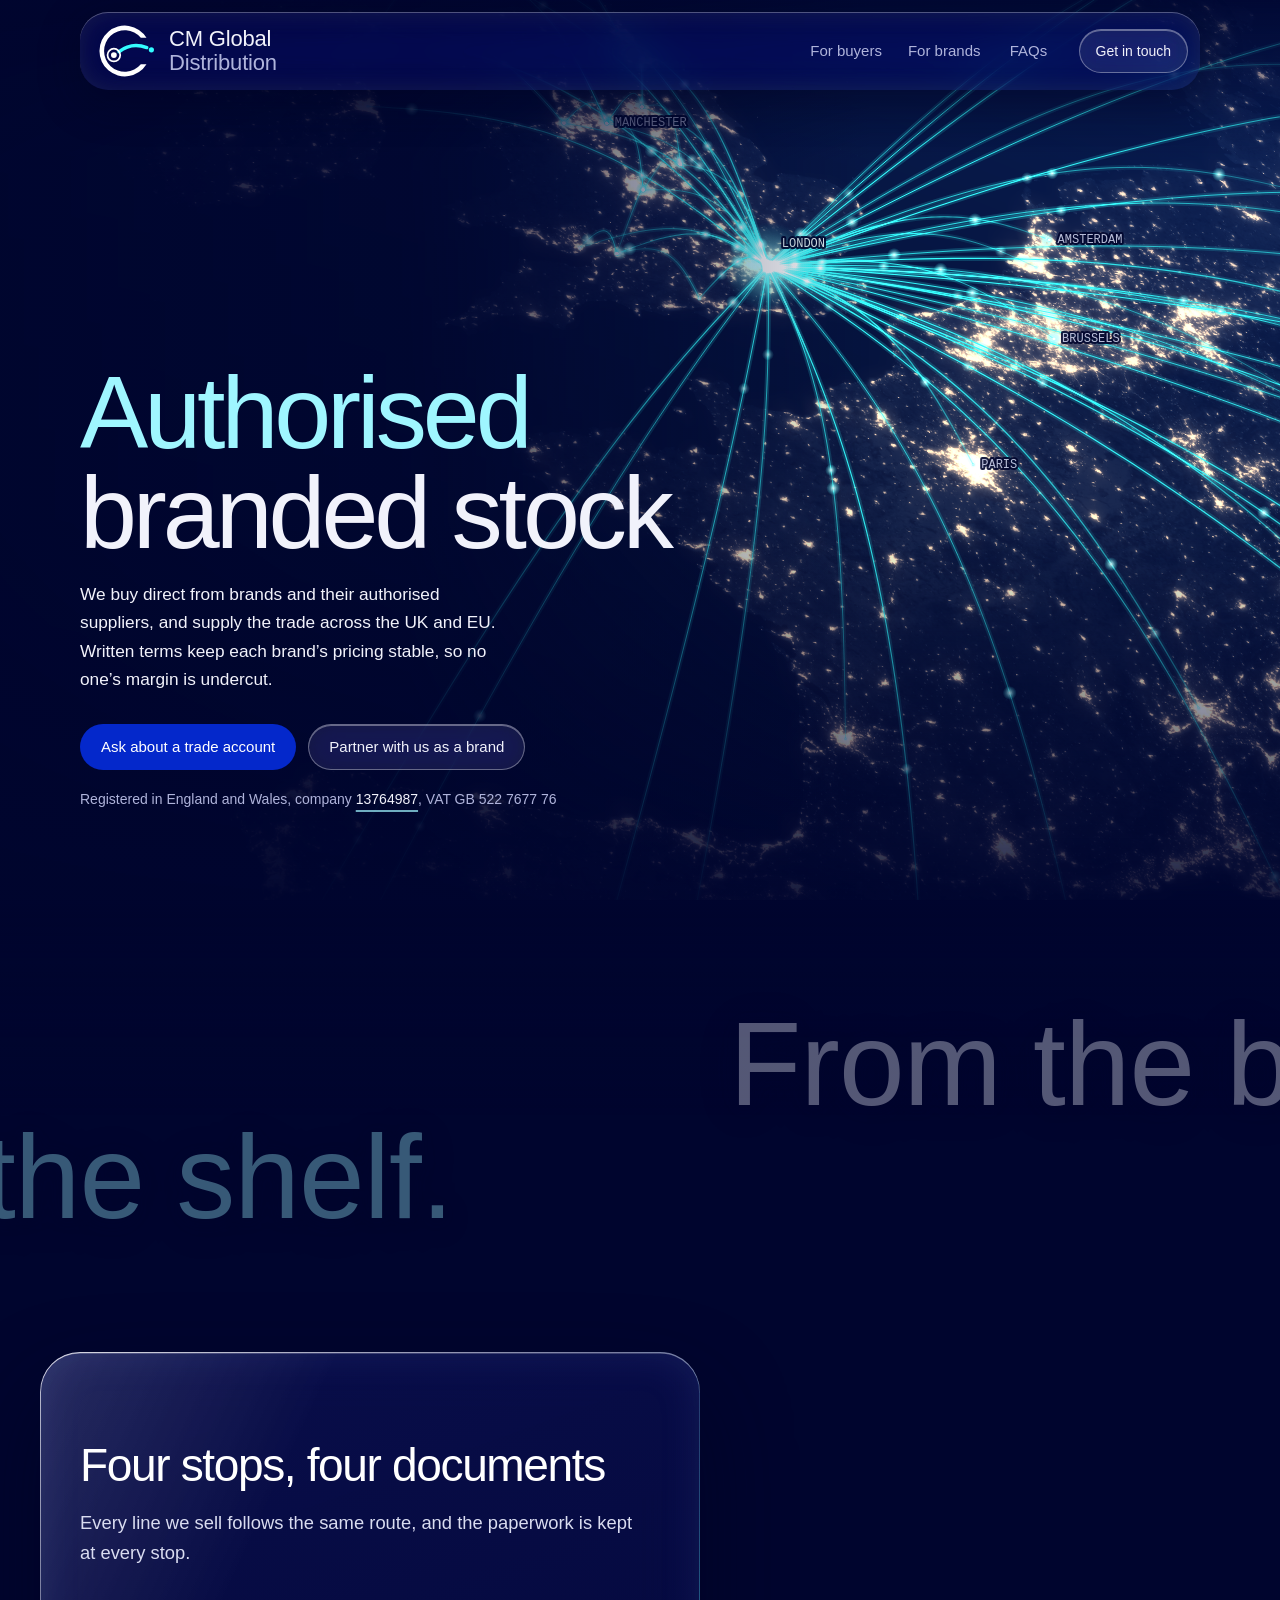
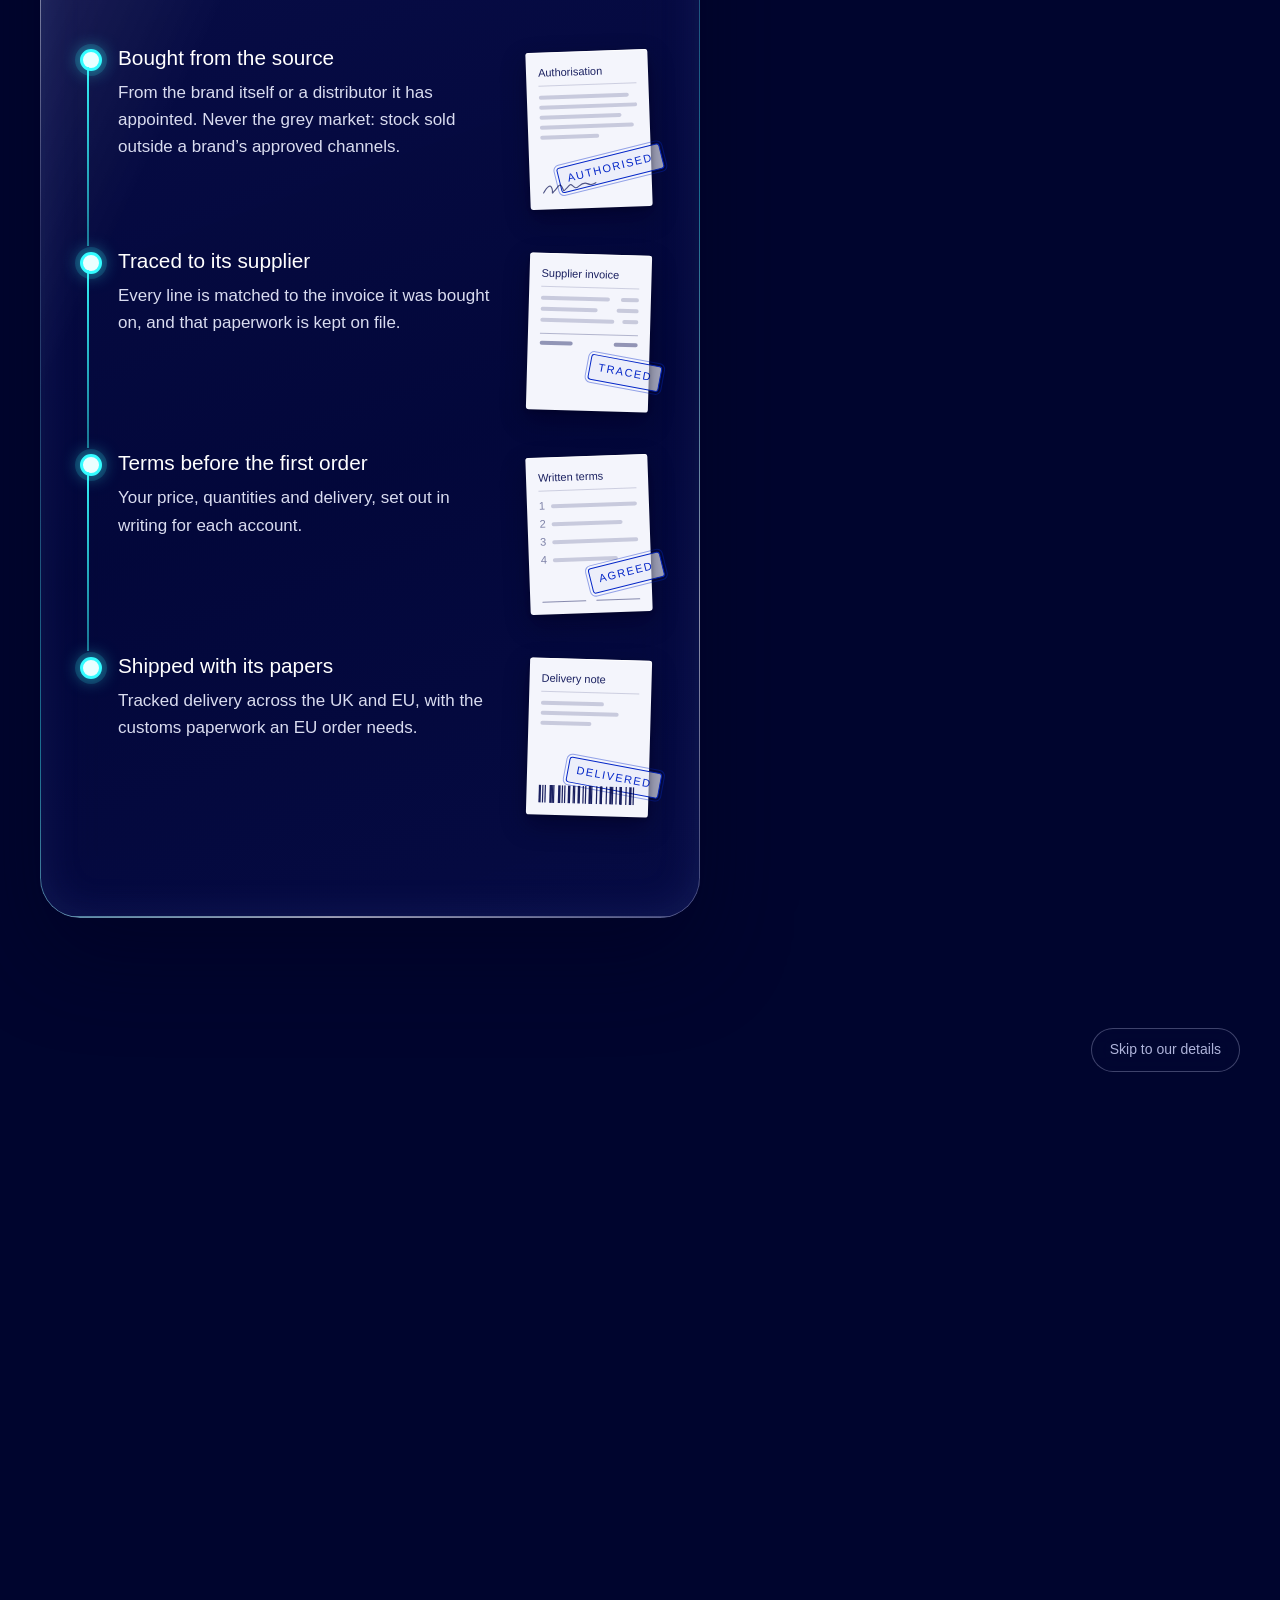
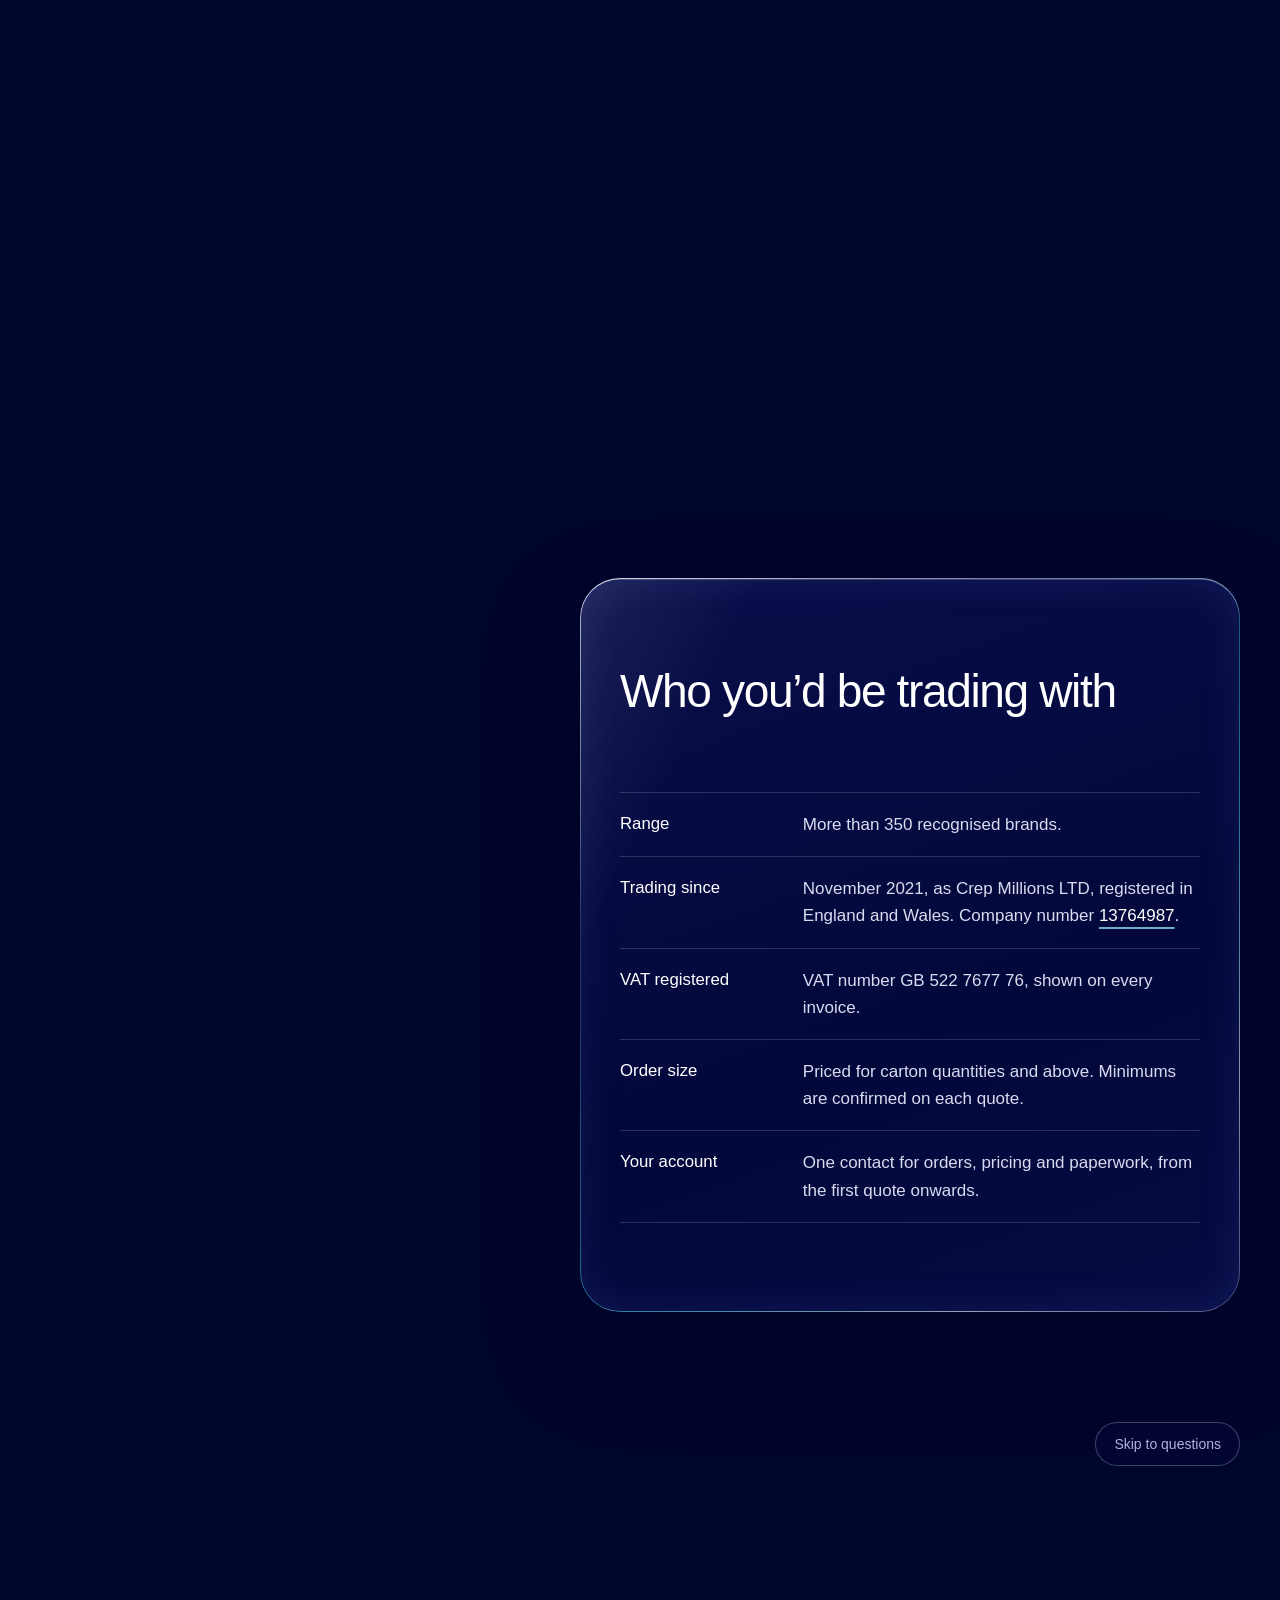
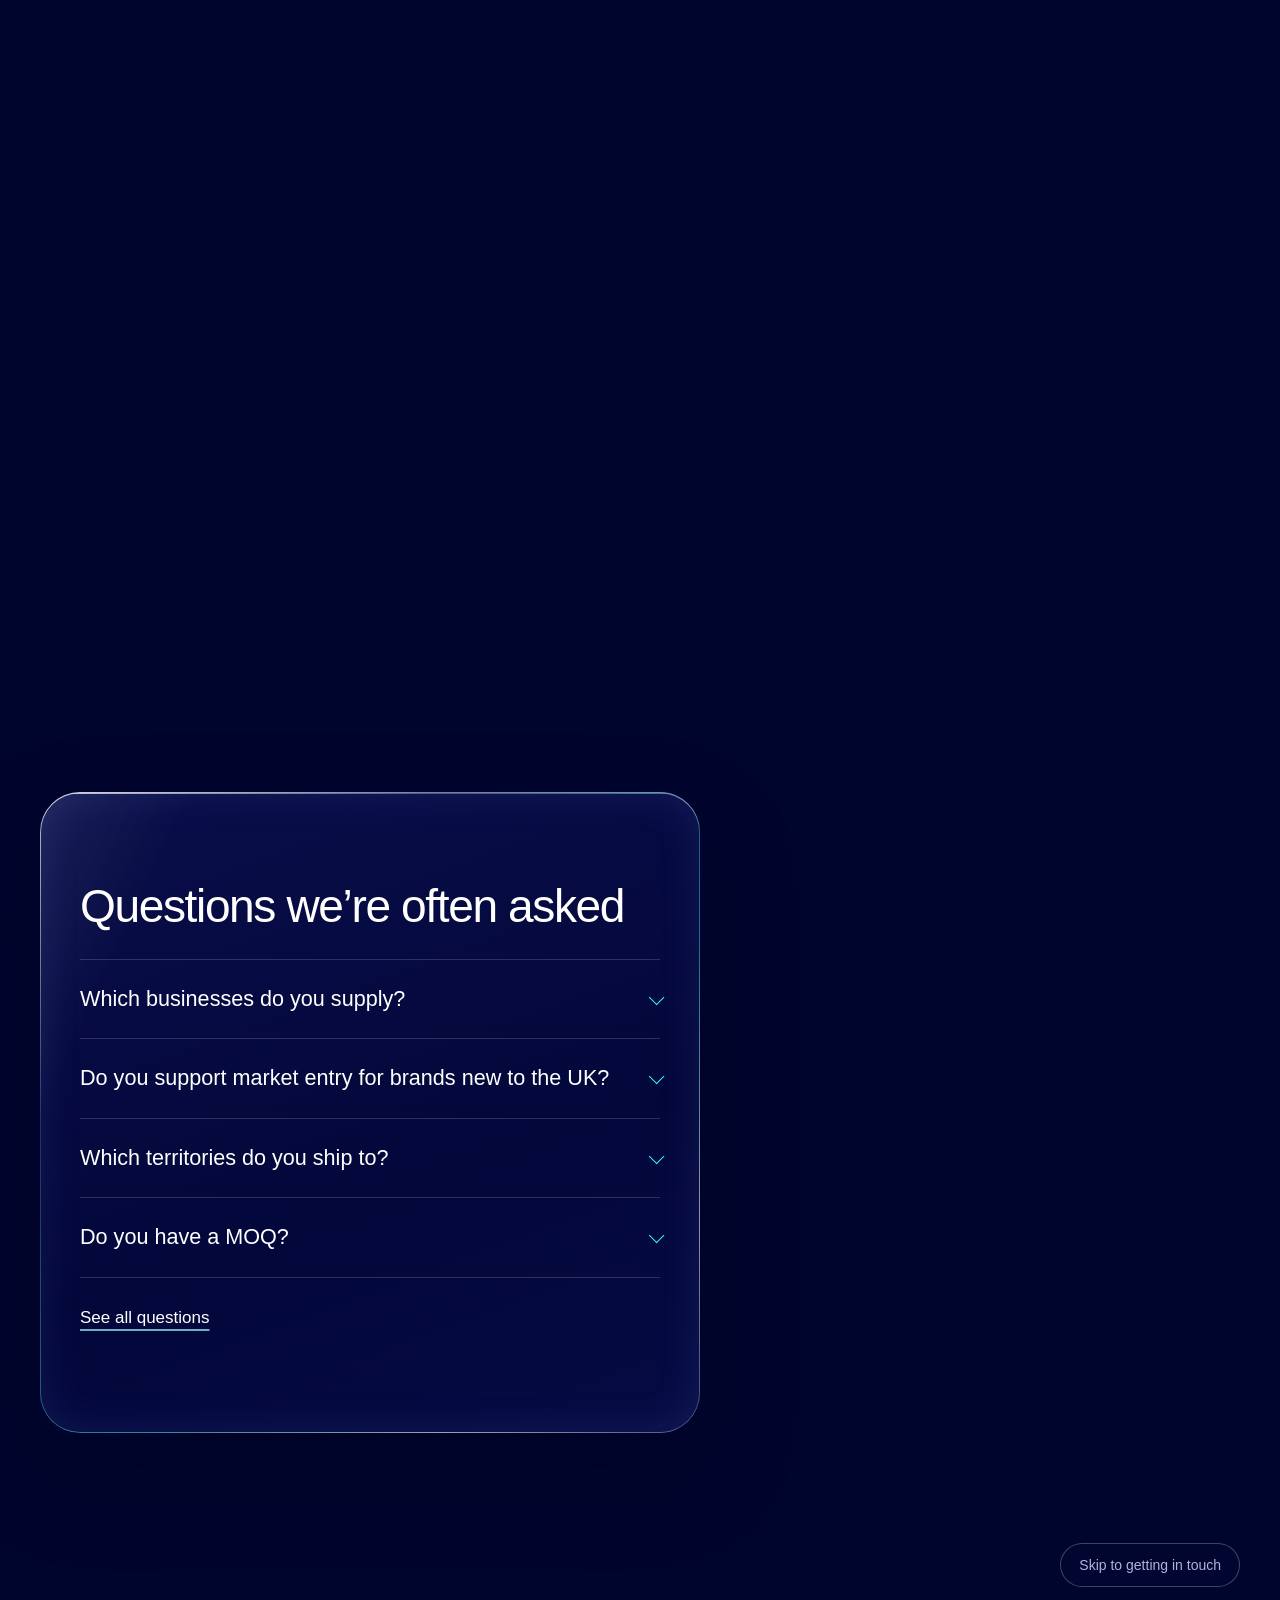
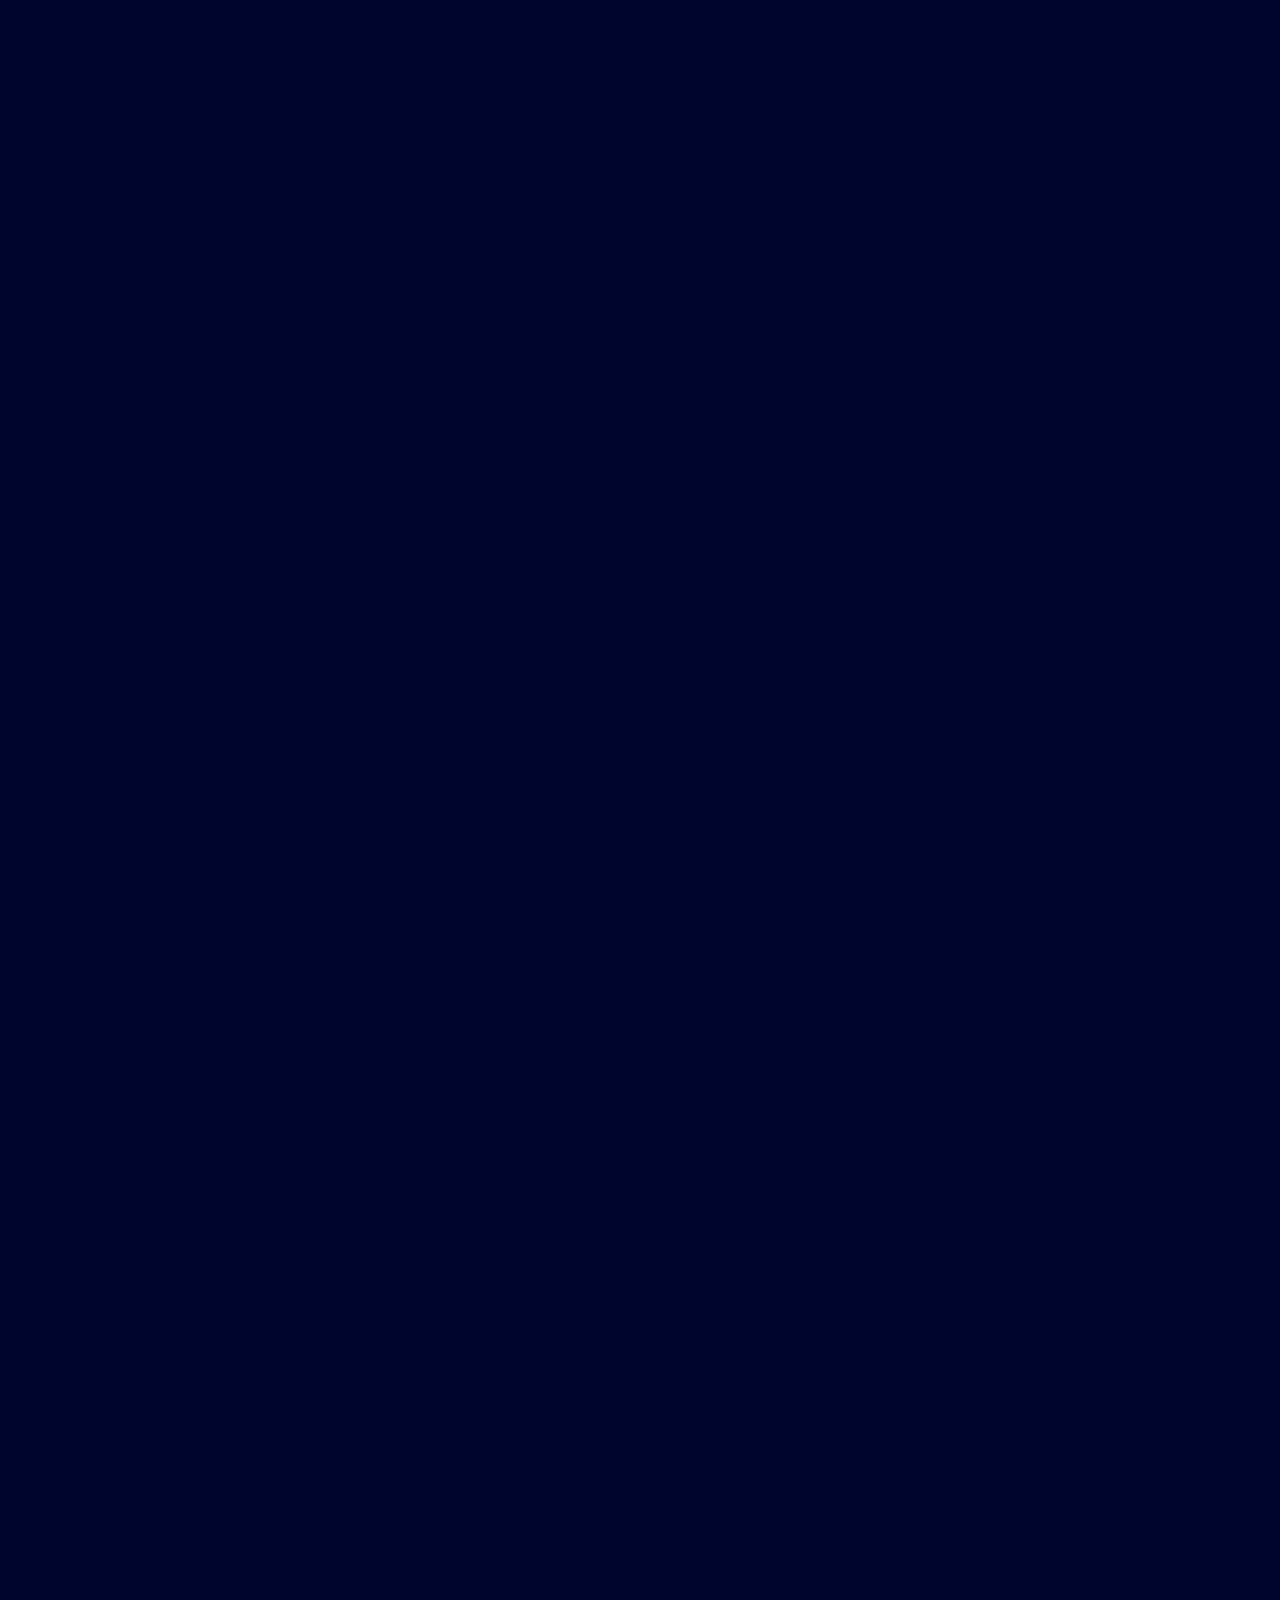
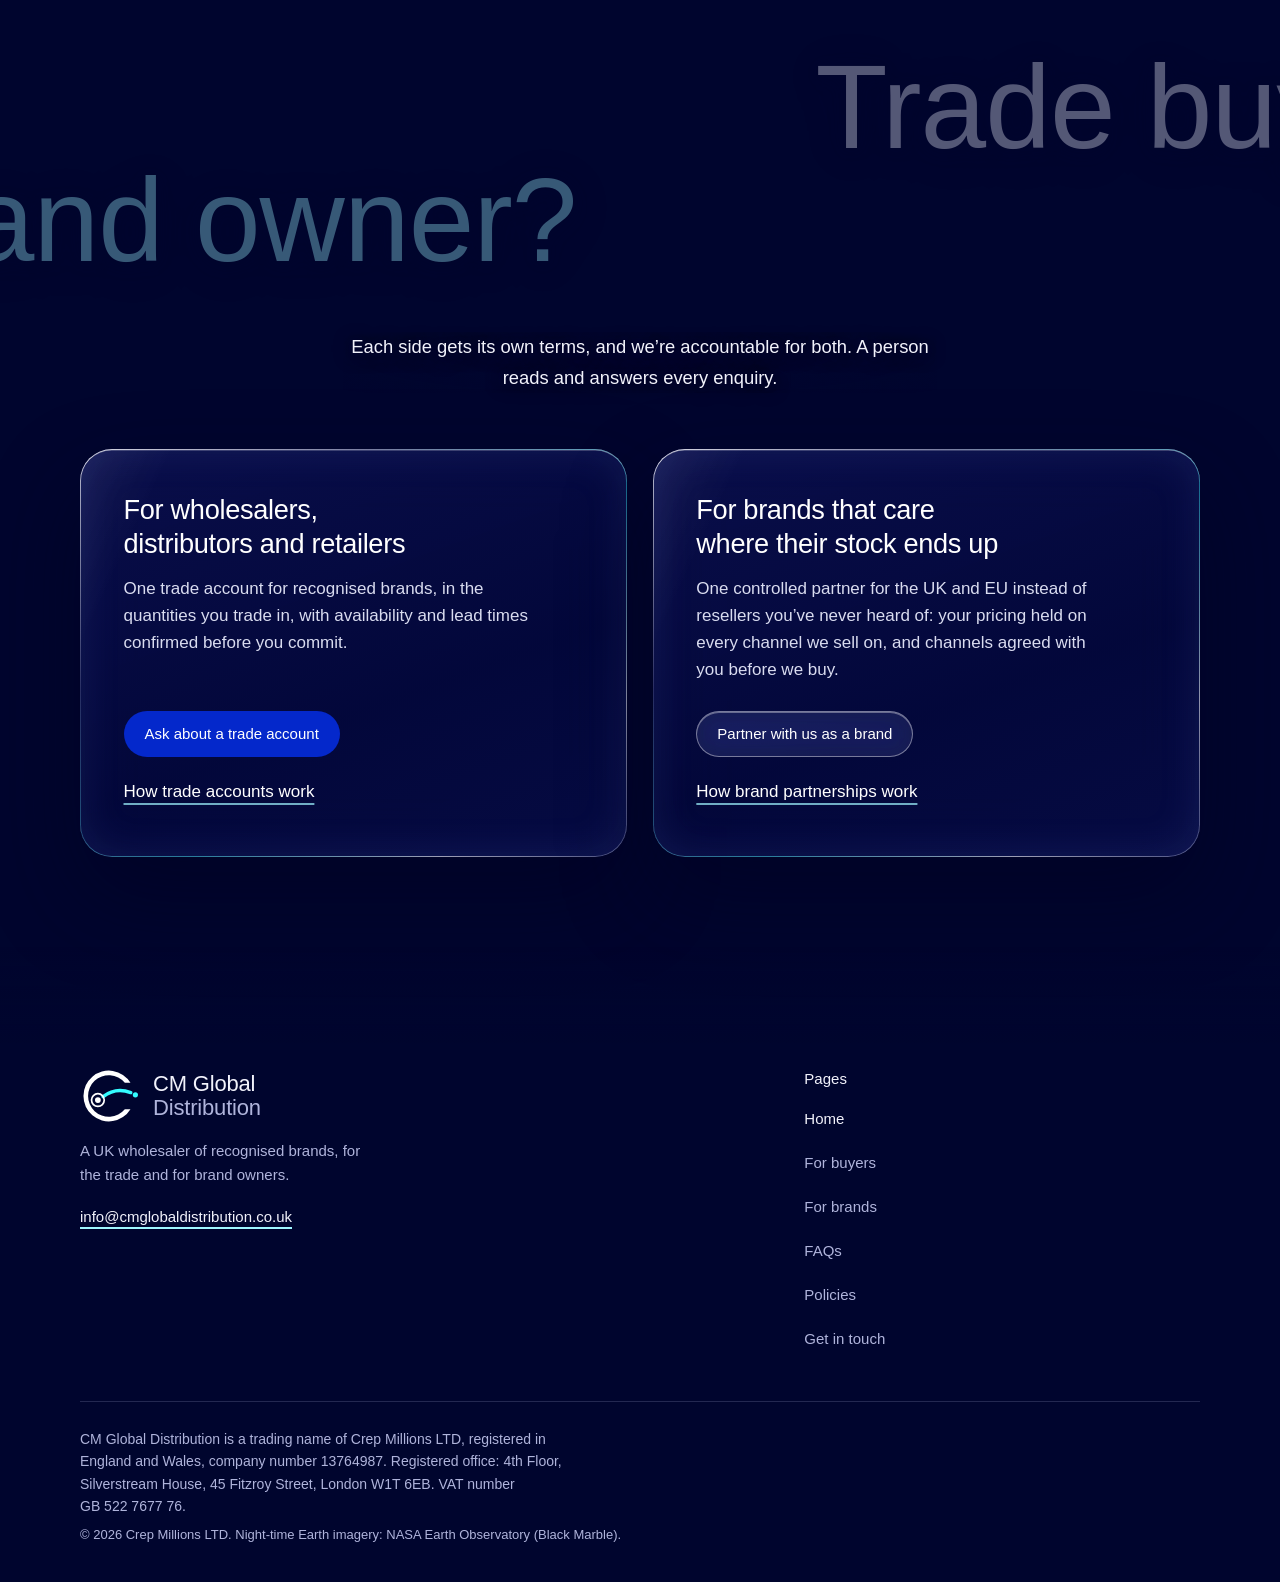
==== index.html @ e822ff44 "Publish site from 7aba77d" ====
<!doctype html>
<html lang="en">
<head>
  <meta charset="utf-8">
  <meta name="viewport" content="width=device-width, initial-scale=1">
  <title>CM Global Distribution: branded stock for the trade</title>
  <meta name="description" content="CM Global Distribution buys genuine branded stock from brands and authorised suppliers, and supplies wholesalers, distributors and retailers across the UK and EU on written, price-protected terms.">
  <meta property="og:type" content="website">
  <meta property="og:site_name" content="CM Global Distribution">
  <meta property="og:title" content="CM Global Distribution: branded stock for the trade">
  <meta property="og:description" content="CM Global Distribution buys genuine branded stock from brands and authorised suppliers, and supplies wholesalers, distributors and retailers across the UK and EU on written, price-protected terms.">
  <link rel="canonical" href="https://cmglobaldistribution.co.uk/">
  <meta property="og:url" content="https://cmglobaldistribution.co.uk/">
  <meta property="og:image" content="https://cmglobaldistribution.co.uk/assets/brand/link-preview.jpg">
  <meta property="og:image:width" content="1200">
  <meta property="og:image:height" content="630">
  <meta name="twitter:card" content="summary_large_image">
  <meta name="theme-color" content="#00052e">
  <link rel="preload" href="assets/fonts/hanken-grotesk-latin-300-normal.woff2" as="font" type="font/woff2" crossorigin>
  <link rel="preload" href="assets/fonts/hanken-grotesk-latin-400-normal.woff2" as="font" type="font/woff2" crossorigin>
  <link rel="icon" href="assets/favicon.svg" type="image/svg+xml">
  <link rel="stylesheet" href="styles.css">
  <script>if (!matchMedia('(prefers-reduced-motion: reduce)').matches) document.documentElement.classList.add('hero-letters');</script>
</head>
<body class="home choreo">
  <a class="skip" href="#main">Skip to content</a>


  <header class="site-header">
      <div class="wrap nav">
        <a class="logo" href="index.html" aria-label="CM Global Distribution, home">
          <svg viewBox="0 0 104 100" aria-hidden="true"><path d="M87.51 27A44 44 0 1 0 87.51 73L77.69 73A36 36 0 1 1 77.69 27Z" fill="#fff"/><path d="M40 51Q62 34 88 44" fill="none" stroke="#34fcff" stroke-width="6" stroke-linecap="round"/><circle cx="96" cy="48" r="4.5" fill="#34fcff"/><circle cx="31" cy="57" r="11" fill="none" stroke="#fff" stroke-width="3"/><circle cx="31" cy="57" r="5" fill="#fff"/></svg>
          <span class="logo-text"><span>CM Global</span><span>Distribution</span></span>
        </a>
        <button class="menu-toggle" type="button" aria-expanded="false" aria-controls="menu">Menu</button>
        <nav class="menu" id="menu" aria-label="Main">
          <ul>
            <li><a href="trade.html">For buyers</a></li>
            <li><a href="brands.html">For brands</a></li>
            <li><a href="faqs.html">FAQs</a></li>
          </ul>
          <a class="btn btn-line" href="contact.html">Get in touch</a>
        </nav>
      </div>
    </header>

  <main id="main">
  <div class="globe-stage" id="globe-stage" role="img" aria-label="Europe at night seen from space over the Atlantic, with trade routes drawing out from London to cities across Europe">
    <canvas id="globe-gl"></canvas>
    <canvas id="globe"></canvas>
  </div>

  <section class="scene" id="scene" data-globe="none" aria-labelledby="hero-title">
    <div class="scene-sticky">
      <div class="scene-top" aria-hidden="true"></div>
      <div class="scene-shade" aria-hidden="true"></div>

      <div class="wrap scene-copy">
        <div>
          <h1 class="display hero-title" id="hero-title" aria-label="Authorised branded stock"><span class="hero-word" aria-hidden="true">Authorised</span><span class="hero-main" aria-hidden="true">branded stock</span></h1>
        </div>
        <div>
          <p class="lede">We buy direct from brands and their authorised suppliers, and supply the trade across the UK and EU. Written terms keep each brand&rsquo;s pricing stable, so no one&rsquo;s margin is undercut.</p>
          <div class="actions">
            <a class="btn btn-signal" href="contact.html?type=trade">Ask about a trade account</a>
            <a class="btn btn-line" href="contact.html?type=brand">Partner with us as a brand</a>
          </div>
          <p class="hero-proof">Registered in England and Wales, company <a class="text-link" href="https://find-and-update.company-information.service.gov.uk/company/13764987" rel="noopener">13764987</a>, VAT GB&nbsp;522&nbsp;7677&nbsp;76</p>
        </div>
      </div>
    </div>
  </section>

    <div class="big-head" id="route-head">
      <h2 class="big-title" id="route-title"><span class="big-line">From the brand</span> <span class="big-line">to the shelf.</span></h2>
    </div>

    <section class="band band-light band-half side-left" data-globe="0.74" aria-labelledby="route-title">
      <div class="wrap">
        <div class="band-head">
          <p class="h2 panel-title">Four stops, four documents</p>
          <p class="lede">Every line we sell follows the same route, and the paperwork is kept at every stop.</p>
        </div>
        <ol class="route-map" data-route>
          <li><div class="stop-text"><h3>Bought from the source</h3><div class="doc"><div class="sheet sheet-authorisation" aria-hidden="true"><b>Authorisation</b><span class="sheet-lines"><i style="width:92%"></i><i style="width:100%"></i><i style="width:84%"></i><i style="width:96%"></i><i style="width:60%"></i></span><svg class="sheet-sign" viewBox="0 0 80 22" aria-hidden="true"><path d="M2 16c6-10 10-12 12-6s-2 9 3 4 8-12 11-6 1 8 6 3 6-7 9-4 4 5 9 1 8-5 12-3 6 2 12-1" fill="none" stroke="currentColor" stroke-width="1.6" stroke-linecap="round"/></svg><span class="stamp">Authorised</span></div><span class="sr-only">Kept on file: Authorisation</span></div><p>From the brand itself or a distributor it has appointed. Never the grey market: stock sold outside a brand&rsquo;s approved channels.</p></div></li>
          <li><div class="stop-text"><h3>Traced to its supplier</h3><div class="doc"><div class="sheet sheet-invoice" aria-hidden="true"><b>Supplier invoice</b><span class="sheet-rows"><span><i style="width:70%"></i><i style="width:18%"></i></span><span><i style="width:58%"></i><i style="width:22%"></i></span><span><i style="width:76%"></i><i style="width:16%"></i></span><span class="sheet-total"><i style="width:34%"></i><i style="width:24%"></i></span></span><span class="stamp">Traced</span></div><span class="sr-only">Kept on file: Supplier invoice</span></div><p>Every line is matched to the invoice it was bought on, and that paperwork is kept on file.</p></div></li>
          <li><div class="stop-text"><h3>Terms before the first order</h3><div class="doc"><div class="sheet sheet-terms" aria-hidden="true"><b>Written terms</b><span class="sheet-clauses"><span><em>1</em><i style="width:88%"></i></span><span><em>2</em><i style="width:72%"></i></span><span><em>3</em><i style="width:94%"></i></span><span><em>4</em><i style="width:66%"></i></span></span><span class="sheet-signs"><i></i><i></i></span><span class="stamp">Agreed</span></div><span class="sr-only">Kept on file: Written terms</span></div><p>Your price, quantities and delivery, set out in writing for each account.</p></div></li>
          <li><div class="stop-text"><h3>Shipped with its papers</h3><div class="doc"><div class="sheet sheet-delivery" aria-hidden="true"><b>Delivery note</b><span class="sheet-lines"><i style="width:64%"></i><i style="width:80%"></i><i style="width:52%"></i></span><svg class="sheet-code" viewBox="0 0 80 18" preserveAspectRatio="none" aria-hidden="true"><rect x="0" y="0" width="2" height="18"/><rect x="3" y="0" width="1" height="18"/><rect x="5" y="0" width="1" height="18"/><rect x="9" y="0" width="2" height="18"/><rect x="11" y="0" width="1" height="18"/><rect x="12" y="0" width="1" height="18"/><rect x="16" y="0" width="2" height="18"/><rect x="19" y="0" width="1" height="18"/><rect x="21" y="0" width="1" height="18"/><rect x="24" y="0" width="2" height="18"/><rect x="28" y="0" width="1" height="18"/><rect x="29" y="0" width="1" height="18"/><rect x="32" y="0" width="2" height="18"/><rect x="36" y="0" width="1" height="18"/><rect x="38" y="0" width="1" height="18"/><rect x="41" y="0" width="2" height="18"/><rect x="43" y="0" width="1" height="18"/><rect x="47" y="0" width="1" height="18"/><rect x="50" y="0" width="2" height="18"/><rect x="51" y="0" width="1" height="18"/><rect x="55" y="0" width="1" height="18"/><rect x="58" y="0" width="2" height="18"/><rect x="60" y="0" width="1" height="18"/><rect x="63" y="0" width="1" height="18"/><rect x="66" y="0" width="2" height="18"/><rect x="67" y="0" width="1" height="18"/><rect x="71" y="0" width="1" height="18"/><rect x="74" y="0" width="2" height="18"/><rect x="77" y="0" width="1" height="18"/></svg><span class="stamp">Delivered</span></div><span class="sr-only">Kept on file: Delivery note</span></div><p>Tracked delivery across the UK and EU, with the customs paperwork an EU order needs.</p></div></li>
        </ol>
      </div>
    </section>

    <div class="story-stage" id="story-stage" aria-hidden="true"><canvas id="story-canvas"></canvas></div>
    <div class="story" id="story">
    <div class="story-skip-wrap" id="skip-a"><a class="story-skip" href="#intro-title">Skip to our details</a></div>
    <div class="story-gap" id="story-a" role="img" aria-label="A parcel on a quay is lifted by a forklift into a shipping container that is already nearly full"></div>

    <section class="band band-light band-half side-right intro" data-globe="0.26" aria-labelledby="intro-title">
      <div class="wrap">
        <div class="band-head">
          <h2 class="h2" id="intro-title">Who you&rsquo;d be trading with</h2>
        </div>
        <dl class="reach">
          <div><dt>Range</dt><dd>More than 350 recognised brands.</dd></div>
          <div><dt>Trading since</dt><dd>November 2021, as Crep Millions LTD, registered in England and Wales. Company number <a class="text-link" href="https://find-and-update.company-information.service.gov.uk/company/13764987" rel="noopener">13764987</a>.</dd></div>
          <div><dt>VAT registered</dt><dd>VAT number GB 522 7677 76, shown on every invoice.</dd></div>
          <div><dt>Order size</dt><dd>Priced for carton quantities and above. Minimums are confirmed on each quote.</dd></div>
          <div><dt>Your account</dt><dd>One contact for orders, pricing and paperwork, from the first quote onwards.</dd></div>
        </dl>
      </div>
    </section>

    <div class="story-skip-wrap" id="skip-b"><a class="story-skip" href="#faq-title">Skip to questions</a></div>
    <div class="story-gap" id="story-b" role="img" aria-label="The camera draws back: the container is one of hundreds on a ship under way at sea"></div>

    <section class="band band-light band-half side-left" data-globe="0.74" aria-labelledby="faq-title">
      <div class="wrap split">
        <div class="band-head">
          <h2 class="h2" id="faq-title">Questions we&rsquo;re often asked</h2>
        </div>
        <div>
        <div class="faq">
          <details><summary>Which businesses do you supply?</summary><p>Registered businesses buying for resale, including wholesalers, distributors and retailers. We don&rsquo;t supply consumers, and every order is placed through an approved trade account.</p></details>
          <details><summary>Do you support market entry for brands new to the UK?</summary><p>Yes. As a UK company delivering to the EU as standard, we can act as your route into either market. You set the markets and the pace, and we build from there.</p></details>
          <details><summary>Which territories do you ship to?</summary><p>The whole of the UK, including Northern Ireland, and the EU as standard. Delivery is quoted with each order.</p></details>
          <details><summary>Do you have a MOQ?</summary><p>Yes. The minimum order quantity depends on the product and the brand, and it&rsquo;s shown on your quote. Prices are set for carton quantities and above.</p></details>
        </div>
        <p class="link-row"><a class="text-link" href="faqs.html">See all questions</a></p>
        </div>
      </div>
    </section>

    <div class="story-skip-wrap" id="skip-c"><a class="story-skip" href="#choose-title">Skip to getting in touch</a></div>
    <div class="story-gap" id="story-c" role="img" aria-label="The ship's lines lift off the water and form a cargo plane, which banks down into one of the travelling lights on the globe"></div>
    </div>

    <div class="big-head" id="choose-head">
      <h2 class="big-title" id="choose-title"><span class="big-line">Trade buyer</span> <span class="big-line">or brand owner?</span></h2>
    </div>

    <section class="closing" data-globe="none" aria-labelledby="choose-title">
      <div class="wrap">
        <p class="lede closing-lede">Each side gets its own terms, and we&rsquo;re accountable for both. A person reads and answers every enquiry.</p>
        <div class="audiences audience-cards">
          <article class="audience band-light glass-card side-left">
            <h3 class="h3">For wholesalers, distributors and retailers</h3>
            <p>One trade account for recognised brands, in the quantities you trade in, with availability and lead times confirmed before you commit.</p>
            <div class="audience-actions"><a class="btn btn-signal" href="contact.html?type=trade">Ask about a trade account</a><a class="text-link" href="trade.html">How trade accounts work</a></div>
          </article>
          <article class="audience band-light glass-card side-right">
            <h3 class="h3">For brands that care where their stock ends up</h3>
            <p>One controlled partner for the UK and EU instead of resellers you&rsquo;ve never heard of: your pricing held on every channel we sell on, and channels agreed with you before we buy.</p>
            <div class="audience-actions"><a class="btn btn-line" href="contact.html?type=brand">Partner with us as a brand</a><a class="text-link" href="brands.html">How brand partnerships work</a></div>
          </article>
        </div>
      </div>
    </section>
  </main>

  <footer class="site-footer">
    <div class="wrap">
      <div class="footer-cta">
        <p class="footer-big">Start the conversation.</p>
        <a class="btn btn-signal" href="contact.html">Get in touch</a>
      </div>
      <div class="footer-cols">
        <div>
          <a class="logo" href="index.html" aria-label="CM Global Distribution, home">
            <svg viewBox="0 0 104 100" aria-hidden="true"><path d="M87.51 27A44 44 0 1 0 87.51 73L77.69 73A36 36 0 1 1 77.69 27Z" fill="#fff"/><path d="M40 51Q62 34 88 44" fill="none" stroke="#34fcff" stroke-width="6" stroke-linecap="round"/><circle cx="96" cy="48" r="4.5" fill="#34fcff"/><circle cx="31" cy="57" r="11" fill="none" stroke="#fff" stroke-width="3"/><circle cx="31" cy="57" r="5" fill="#fff"/></svg>
            <span class="logo-text"><span>CM Global</span><span>Distribution</span></span>
          </a>
          <p>A UK wholesaler of recognised brands, for the trade and for brand owners.</p>
          <a class="footer-mail" href="mailto:info@cmglobaldistribution.co.uk">info@cmglobaldistribution.co.uk</a>
        </div>
        <nav aria-label="Footer">
          <h2 class="footer-h">Pages</h2>
          <ul>
            <li><a href="index.html" aria-current="page">Home</a></li>
            <li><a href="trade.html">For buyers</a></li>
            <li><a href="brands.html">For brands</a></li>
            <li><a href="faqs.html">FAQs</a></li>
            <li><a href="policies.html">Policies</a></li>
            <li><a href="contact.html">Get in touch</a></li>
          </ul>
        </nav>
      </div>
      <p class="legal">CM Global Distribution is a trading name of Crep Millions LTD, registered in England and Wales, company number <span class="nowrap">13764987</span>. Registered office: 4th Floor, Silverstream House, 45 Fitzroy Street, London W1T 6EB. VAT number <span class="nowrap">GB 522 7677 76</span>.</p>
      <p class="credit">&copy; 2026 Crep Millions LTD. Night-time Earth imagery: NASA Earth Observatory (Black Marble).</p>
    </div>
  </footer>

  <a class="btn btn-signal mobile-cta" href="contact.html">Get in touch</a>
  <script src="site.js"></script>
  <script src="globe.js"></script>
  <script src="story.js"></script>
  <script src="assets/vendor/gsap/gsap.min.js"></script>
  <script src="assets/vendor/gsap/ScrollTrigger.min.js"></script>
  <script src="assets/vendor/gsap/SplitText.min.js"></script>
  <script src="reveal.js"></script>
</body>
</html>
---- styles.css ----
/* Fonts, self-hosted (all SIL Open Font Licence) */
@font-face { font-family: 'Open Sauce Sans'; font-weight: 300; font-style: normal; font-display: swap; src: url('assets/fonts/open-sauce-sans-latin-300-normal.woff2') format('woff2'); }
/* Open Sauce Sans's published regular weight is a broken file (a Type 1 font, not woff2), so
   medium-weight body text borrows Hanken Grotesk's regular, which sits very close to it. */
@font-face { font-family: 'Open Sauce Sans'; font-weight: 400; font-style: normal; font-display: swap; src: url('assets/fonts/hanken-grotesk-latin-400-normal.woff2') format('woff2'); }
@font-face { font-family: 'Hanken Grotesk'; font-weight: 300; font-style: normal; font-display: swap; src: url('assets/fonts/hanken-grotesk-latin-300-normal.woff2') format('woff2'); }
@font-face { font-family: 'Hanken Grotesk'; font-weight: 400; font-style: normal; font-display: swap; src: url('assets/fonts/hanken-grotesk-latin-400-normal.woff2') format('woff2'); }
@font-face { font-family: 'IBM Plex Mono'; font-weight: 400; font-style: normal; font-display: swap; src: url('assets/fonts/ibm-plex-mono-latin-400-normal.woff2') format('woff2'); }
@font-face { font-family: 'IBM Plex Mono'; font-weight: 500; font-style: normal; font-display: swap; src: url('assets/fonts/ibm-plex-mono-latin-500-normal.woff2') format('woff2'); }

:root {
  /* Liquid glass: one fill, rim and depth for every glass panel, card and bar */
  --glass-fill: linear-gradient(160deg, rgba(24, 34, 118, 0.38), rgba(6, 14, 72, 0.44) 60%, rgba(14, 24, 96, 0.41));
  --glass-rim: linear-gradient(140deg, rgba(255, 255, 255, 0.7), rgba(175, 180, 219, 0.18) 28%, rgba(52, 252, 255, 0.4) 58%, rgba(255, 255, 255, 0.55) 82%, rgba(175, 180, 219, 0.3));
  --glass-depth: inset 0 1.5px 0 rgba(255, 255, 255, 0.4), inset 0 -1px 0 rgba(255, 255, 255, 0.1), inset 0 0 44px rgba(120, 140, 255, 0.12), 0 40px 90px rgba(0, 3, 30, 0.45);
  --cyan-soft: #9ff6ff;      /* cyan for text and numerals: readable where full cyan glares */
  --label-soft: #cdd1ec;     /* small labels on glass */
  --field: #030a3a;          /* form field fill */
  --field-line: rgba(175, 180, 219, 0.3);
  /* Ameba-derived palette */
  --ink: #00052e;
  --deep: #06105a;
  --signal: #0428cb;
  --signal-hover: #1a3de4;
  --cyan: #34fcff;          /* atmosphere only: globe glow and routes */
  --halo: #afb4db;
  --paper: #ffffff;
  --carbon: #222222;
  --slate: #4f5166;
  --fog: #6b6b83;
  --mist: #8185a0;
  --silver: #dbdcdf;
  --on-ink: #f1f2fb;
  --on-ink-soft: #afb4db;
  --line-ink: rgba(175, 180, 219, 0.2);
  --error-dark: #ff9a9a;
  --error-light: #c62828;

  --display: 'Hanken Grotesk', 'Helvetica Neue', Arial, sans-serif;
  --body: 'Open Sauce Sans', 'Helvetica Neue', Arial, sans-serif;
  --mono: 'IBM Plex Mono', ui-monospace, Menlo, monospace;

  --gutter: clamp(20px, 4vw, 40px);
  --section: clamp(72px, 10vw, 136px);
}

* { box-sizing: border-box; }

html { color-scheme: dark; }

body {
  margin: 0;
  font-family: var(--body);
  font-weight: 400;
  font-size: 1.0625rem;
  line-height: 1.6;
  color: var(--on-ink);
  background: var(--ink);
  -webkit-font-smoothing: antialiased;
}

h1, h2, h3, h4, dt { margin: 0; font-weight: 300; overflow-wrap: break-word; }
.footer-mail, .contact-direct a, .policy a, .footer-cols p { overflow-wrap: anywhere; }
p, ul, ol, dl, dd { margin: 0; }
a { color: inherit; }
svg { display: block; }
strong { font-weight: 400; }

:focus-visible { outline: 2px solid var(--halo); outline-offset: 3px; border-radius: 2px; }
.band-light :focus-visible { outline-color: var(--cyan); }

.wrap { width: 100%; max-width: 1200px; margin-inline: auto; padding-inline: var(--gutter); }

.skip { position: absolute; left: 12px; top: -60px; z-index: 60; padding: 10px 16px; border-radius: 8px; background: var(--signal); color: #fff; text-decoration: none; }
.skip:focus { top: 12px; }

.placeholder { color: var(--mist); font-style: italic; }

/* Type */
.display {
  font-family: var(--display);
  font-weight: 300;
  font-size: clamp(2.6rem, 5.4vw, 4.4rem);
  line-height: 1.04;
  letter-spacing: -0.035em;
  text-wrap: balance;
}

.h2 {
  font-family: var(--display);
  font-weight: 300;
  font-size: clamp(2.2rem, 3.6vw, 3rem);
  line-height: 1.06;
  letter-spacing: -0.03em;
  text-wrap: balance;
}

.h3 {
  font-family: var(--display);
  font-weight: 300;
  font-size: 1.7rem;
  line-height: 1.25;
  letter-spacing: -0.012em;
}

.lede { font-size: 1.15rem; line-height: 1.65; max-width: 54ch; color: var(--on-ink-soft); }

.mono {
  font-family: var(--mono);
  font-weight: 400;
  font-size: 0.75rem;
  letter-spacing: 0.085em;
  text-transform: uppercase;
  color: var(--on-ink-soft);
}

/* Buttons: pills, flat */
.btn {
  display: inline-flex;
  align-items: center;
  justify-content: center;
  min-height: 46px;
  padding: 0 20px;
  border: 1px solid transparent;
  border-radius: 999px;
  font: inherit;
  font-weight: 400;
  font-size: 0.9375rem;
  text-decoration: none;
  cursor: pointer;
  transition: background-color 0.15s ease, border-color 0.15s ease, color 0.15s ease;
}
.btn-signal { background: var(--signal); color: #fff; }
.btn-signal:hover { background: var(--signal-hover); }
.btn-line { border-color: rgba(175, 180, 219, 0.45); color: var(--on-ink); }
.btn-line:hover { border-color: var(--on-ink); }
.band-light .btn-line { border-color: rgba(255, 255, 255, 0.42); color: var(--carbon); } /* a clear outline on glass too */
.band-light .btn-line:hover { border-color: rgba(255, 255, 255, 0.75); }
.btn[disabled] { opacity: 0.55; cursor: progress; }

.text-link { color: var(--on-ink); text-decoration: underline; text-decoration-color: rgba(159, 246, 255, 0.7); text-decoration-thickness: 2px; text-underline-offset: 6px; }
.band-light .text-link { color: var(--carbon); }

/* Header */
.site-header { position: fixed; left: 0; right: 0; top: 0; z-index: 50; }
html { scroll-padding-top: 112px; }
.nav { display: flex; align-items: center; gap: 28px; padding-block: 20px; }
.logo { display: inline-flex; align-items: center; min-height: 44px; gap: 13px; margin-right: auto; font-family: var(--display); font-weight: 400; font-size: 1.125rem; letter-spacing: -0.01em; text-decoration: none; color: var(--on-ink); }
.logo svg { width: 60px; height: 58px; flex: none; }
.logo-text { display: grid; line-height: 1.08; font-family: var(--display); font-size: 22px; } /* px: the logo keeps its size when text is enlarged */
.logo-text span:first-child { font-weight: 400; color: var(--on-ink); }
.logo-text span:last-child { font-weight: 300; color: var(--on-ink-soft); }
.menu { display: flex; align-items: center; gap: 28px; }
.menu ul { display: flex; gap: 26px; list-style: none; padding: 0; }
.menu ul a { display: inline-flex; align-items: center; justify-content: center; min-height: 44px; min-width: 44px; font-size: 0.9375rem; color: var(--on-ink-soft); text-decoration: none; padding-block: 0; border-bottom: 1px solid transparent; }
.menu ul a:hover { color: var(--on-ink); }
.menu ul a[aria-current="page"] { color: var(--on-ink); border-bottom-color: var(--halo); }
.menu .btn { min-height: 44px; padding: 0 16px; font-size: 0.875rem; }
.menu-toggle { display: none; min-height: 44px; padding: 0 18px; border: 1px solid rgba(175, 180, 219, 0.45); border-radius: 999px; background: transparent; color: var(--on-ink); font: inherit; font-weight: 400; cursor: pointer; }

/* Home: pinned globe scene */
.globe-stage { position: fixed; left: 0; right: 0; top: 0; height: 100vh; height: 100lvh; z-index: 0; pointer-events: none; }
.globe-stage canvas { position: absolute; inset: 0; width: 100%; height: 100%; opacity: 0; transition: opacity 1.2s ease; }
.globe-stage.is-ready canvas { opacity: 1; }
.home .scene, .home main, .home .site-footer { position: relative; z-index: 1; }
.home .band-glow { background: linear-gradient(180deg, rgba(0, 5, 46, 0.35), rgba(0, 5, 46, 0.7)); }
.scene { position: relative; --reveal: 0; }
.scene-sticky { position: relative; height: 100vh; height: 100svh; min-height: 560px; max-height: 1100px; overflow: hidden; }


.scene-top {
  position: absolute; inset: 0 0 auto; height: 160px; pointer-events: none;
  background: linear-gradient(180deg, rgba(0, 5, 46, 0.85), rgba(0, 5, 46, 0));
}

/* Hero: the headline sits large straight on the globe, with no card around it. A soft navy
   fade from the left edge (from the bottom on phones) keeps the words readable over the
   city lights, and leaves London and the routes clear on the right. */
.scene-shade {
  position: absolute; inset: 0; pointer-events: none;
  background:
    linear-gradient(90deg, rgba(0, 5, 46, 0.92) 0%, rgba(0, 5, 46, 0.82) 32%, rgba(0, 5, 46, 0.35) 54%, rgba(0, 5, 46, 0) 68%),
    linear-gradient(0deg, rgba(0, 5, 46, 0.9) 0%, rgba(0, 5, 46, 0) 42%);
}
.scene-copy {
  position: absolute; bottom: clamp(48px, 10vh, 112px);
  left: max(var(--gutter), calc((100vw - 1200px) / 2 + var(--gutter)));
  width: min(700px, calc(100% - 2 * var(--gutter)));
  padding-inline: 0; /* its left edge lines up with the page's content column */
  transform: translateY(calc(var(--reveal) * -70px));
  opacity: calc(1 - var(--reveal) * 1.6);
}
.scene-copy .lede { margin-top: 16px; max-width: 44ch; color: var(--on-ink); font-size: 1.08rem; }

/* Hero: the first word, "Authorised", sits on its own line in the lighter cyan */
.hero-word { display: block; width: fit-content; color: var(--cyan-soft); }

/* Hero headline: the moving word on its own line above "branded stock" */
.hero-title { margin-top: 0; font-size: clamp(3.2rem, 8vw, 7.25rem); line-height: 0.98; letter-spacing: -0.04em; }
.hero-main { display: block; }

/* Home intro: who we are, next to the hero */

.actions { display: flex; flex-wrap: wrap; gap: 12px; margin-top: 30px; }

/* Bands */
.band { padding-block: var(--section); }
.band-light { background: var(--paper); color: var(--carbon); }
/* Liquid glass, as on iPhone: the page behind stays visible through a heavy blur, and the
   glass adapts to what it sits on. Over the dark globe that means dark glass with light
   text, which is what keeps the words readable while the background shows through.
   Text colours are swapped by redefining the palette names inside the panel. */
.band-light {
  position: relative;
  margin: clamp(12px, 2.2vw, 30px) clamp(10px, 1.6vw, 20px);
  border-radius: clamp(26px, 3.2vw, 40px);
  padding-block: clamp(56px, 7vw, 92px) !important;
  background: var(--glass-fill);
  -webkit-backdrop-filter: blur(28px) saturate(1.7) brightness(0.66);
  backdrop-filter: blur(28px) saturate(1.7) brightness(0.66);
  box-shadow: var(--glass-depth);
  isolation: isolate;
  color: #fff;
  --carbon: #ffffff;
  --slate: #d9dcf0;
  --fog: #d9dcf0;
  --silver: rgba(255, 255, 255, 0.16);
}
.band-light > * { position: relative; z-index: 1; }
/* Icons and the selected-tab line use cyan on dark glass, where the royal blue would be too faint */
.band-light .ticks svg,
.band-light .checklist svg { color: var(--cyan); }
.band-light .tablist [role="tab"][aria-selected="true"] { border-bottom-color: var(--cyan); }
.band-light .faq summary::after { border-color: var(--cyan); }
.band-light::before,
.band-light::after { content: ''; position: absolute; inset: 0; border-radius: inherit; pointer-events: none; }
/* Moving specular sheen */
.band-light::before {
  background: linear-gradient(115deg, transparent 32%, rgba(255, 255, 255, 0.22) 46%, rgba(255, 255, 255, 0) 60%);
  background-size: 260% 100%;
  background-position: calc(var(--sheen, 40) * 1%) 0;
  mix-blend-mode: screen;
  opacity: 0.6;
}
/* Refracted rim: a thin edge that shifts from white through lavender to cyan */
.band-light::after {
  padding: 1.2px;
  background: var(--glass-rim);
  -webkit-mask: linear-gradient(#000 0 0) content-box, linear-gradient(#000 0 0);
  -webkit-mask-composite: xor;
  mask: linear-gradient(#000 0 0) content-box exclude, linear-gradient(#000 0 0);
}
/* The header bar and outline buttons become glass too */
.site-header .nav {
  position: relative;
  width: calc(100% - 24px); max-width: calc(1200px - 2 * var(--gutter)); margin-inline: auto;
  transition: background-color 0.25s ease;
  margin-top: 12px;
  padding: 10px 12px 10px 16px;
  border-radius: 28px;
  background: rgba(10, 18, 80, 0.32);
  -webkit-backdrop-filter: blur(20px) saturate(1.8);
  backdrop-filter: blur(20px) saturate(1.8);
  box-shadow: inset 0 1px 0 rgba(255, 255, 255, 0.28), inset 0 0 24px rgba(175, 180, 219, 0.12), 0 12px 40px rgba(0, 3, 30, 0.35);
}
.site-header.is-compact .nav { padding-block: 6px; background: rgba(8, 14, 70, 0.8); } /* solid enough that text scrolling under it doesn't read through */
.site-header.is-compact .logo svg { width: 42px; height: 40px; }
.site-header.is-compact .logo-text { font-size: 18px; }
.btn-line {
  background: rgba(255, 255, 255, 0.08);
  -webkit-backdrop-filter: blur(14px) saturate(1.6);
  backdrop-filter: blur(14px) saturate(1.6);
  border-color: rgba(255, 255, 255, 0.35);
  box-shadow: inset 0 1px 0 rgba(255, 255, 255, 0.35);
}
@media (prefers-reduced-motion: reduce) { .band-light::before { background-position: 40% 0; } }

.page-head { padding-top: 96px; padding-bottom: clamp(40px, 5vw, 64px); }
.band-light .lede, .band-light .muted { color: var(--slate); }
.band-light .mono { color: var(--fog); }
.band-glow { background: radial-gradient(ellipse 70% 80% at 50% 0%, var(--deep), var(--ink) 70%); }
.band-head { max-width: 760px; margin-bottom: clamp(40px, 6vw, 76px); }
.band-head .lede { margin-top: 18px; }

/* Two audiences: columns split by a hairline */
.audiences { display: grid; grid-template-columns: repeat(2, minmax(0, 1fr)); border-top: 1px solid var(--silver); }
.audience { display: flex; flex-direction: column; padding: 36px 40px 8px 0; }
.audience + .audience { padding: 36px 0 8px 40px; border-left: 1px solid var(--silver); }
.audience .h3 { max-width: 22ch; text-wrap: balance; }
@media (max-width: 640px) { .audience .h3 { max-width: none; font-size: 1.5625rem; } } /* a touch smaller, so "distributors and retailers" holds together on one line */
.audience > p { margin-top: 14px; color: var(--slate); max-width: 44ch; }
.ticks { list-style: none; padding: 0; margin-top: 24px; border-top: 1px solid var(--line-ink); }
.ticks li { display: grid; grid-template-columns: 20px 1fr; gap: 12px; padding-block: 14px; border-bottom: 1px solid var(--line-ink); }
.ticks svg { width: 18px; height: 18px; margin-top: 4px; color: var(--halo); }
.ticks strong { display: block; color: var(--on-ink); }
.ticks span { color: var(--on-ink-soft); font-size: 1rem; }
.band-light .ticks, .band-light .ticks li { border-color: var(--silver); }
.band-light .ticks strong { color: var(--carbon); }
.band-light .ticks span { color: var(--slate); }
.audience .btn, .audience .text-link { margin-top: 28px; }

/* Range table */
.note { margin-top: 22px; color: var(--slate); font-size: 0.9375rem; }

/* Numbered process: a real sequence */
.steps { list-style: none; padding: 0; counter-reset: step; display: grid; grid-template-columns: repeat(4, minmax(0, 1fr)); gap: 16px; }
.steps li { counter-increment: step; background: var(--ink); padding: 24px 22px; border: 1px solid var(--line-ink); border-radius: 8px; border-top: 2px solid var(--signal); }
.steps li::before { content: 'Step ' counter(step); display: block; font-family: var(--mono); font-size: 0.75rem; letter-spacing: 0.085em; text-transform: uppercase; color: var(--on-ink-soft); }
.steps h3 { margin-top: 18px; font-family: var(--display); font-weight: 300; font-size: 1.35rem; line-height: 1.25; }
.steps p { margin-top: 8px; color: var(--on-ink-soft); font-size: 0.9375rem; }

.steps-3 { grid-template-columns: repeat(3, minmax(0, 1fr)); }

/* Split and checklist (inner pages) */
.split { display: grid; grid-template-columns: minmax(0, 0.85fr) minmax(0, 1.15fr); gap: clamp(32px, 6vw, 96px); align-items: start; }
.checklist { list-style: none; padding: 0; border-top: 1px solid var(--silver); }
.checklist li { display: grid; grid-template-columns: 22px 1fr; gap: 14px; padding-block: 18px; border-bottom: 1px solid var(--silver); }
.checklist svg { width: 18px; height: 18px; margin-top: 4px; color: var(--signal); }
.checklist strong { display: block; font-family: var(--display); font-weight: 400; font-size: 1.12rem; color: var(--carbon); }
.checklist span { color: var(--slate); }

/* CTA band */
.cta { display: grid; grid-template-columns: minmax(0, 1.3fr) auto; gap: 40px; align-items: end; }
.cta .actions { margin-top: 0; }

/* Inner page header */
.page-head { background: radial-gradient(ellipse 80% 90% at 30% 0%, var(--deep), var(--ink) 72%); padding-bottom: clamp(56px, 8vw, 96px); }
.page-head .display { max-width: 16ch; margin-top: clamp(28px, 5vw, 72px); }
.page-head .lede { margin-top: 20px; }

/* FAQs */
.faq { max-width: 860px; border-top: 1px solid var(--silver); }
.faq details { border-bottom: 1px solid var(--silver); }
.faq summary { display: flex; justify-content: space-between; align-items: center; gap: 24px; padding-block: 22px; font-family: var(--display); font-weight: 300; font-size: 1.35rem; color: var(--carbon); cursor: pointer; list-style: none; }
.faq summary::-webkit-details-marker { display: none; }
@media (hover: hover) { .faq summary:hover { color: var(--cyan-soft); } } /* not on touch, where it would stick after a tap */
.faq summary::after { content: ''; flex: none; width: 10px; height: 10px; border-right: 1.5px solid var(--signal); border-bottom: 1.5px solid var(--signal); transform: rotate(45deg) translateY(-3px); transition: transform 0.36s cubic-bezier(0.22, 1, 0.36, 1); }
.faq details[open]:not(.is-closing) summary::after { transform: rotate(-135deg) translateY(-3px); }
.faq details p { padding-bottom: 24px; max-width: 62ch; color: var(--slate); }

/* Contact */
.contact-page { padding-top: 96px; background: radial-gradient(ellipse 60% 520px at 50% 0%, var(--deep), var(--ink) 75%); padding-bottom: var(--section); }
.contact-intro { padding-top: clamp(32px, 6vw, 72px); padding-bottom: 40px; text-align: center; }
.contact-intro .display { max-width: none; }
.contact-intro .lede { margin: 18px auto 0; }
.facts { list-style: none; margin: 26px auto 0; padding: 0; display: flex; flex-wrap: wrap; justify-content: center; gap: 10px; }
.facts li { display: inline-flex; align-items: center; gap: 8px; padding: 8px 14px; border: 1px solid var(--line-ink); border-radius: 999px; font-family: var(--mono); font-size: 0.75rem; letter-spacing: 0.06em; text-transform: uppercase; color: var(--on-ink-soft); }
.facts svg { width: 14px; height: 14px; color: var(--halo); }

.form { max-width: 880px; margin-inline: auto; padding: clamp(24px, 4vw, 40px); display: grid; gap: 22px; background: var(--ink); border: 1px solid var(--line-ink); border-radius: 8px; }
.form-row { display: grid; grid-template-columns: repeat(2, minmax(0, 1fr)); gap: 18px; }
.field { display: grid; gap: 8px; align-content: start; }
.field label { font-size: 0.875rem; font-weight: 400; color: var(--on-ink); }
.req { color: var(--halo); }
.field input, .field select, .field textarea {
  width: 100%; min-height: 48px; padding: 12px 14px;
  background: var(--field); color: var(--on-ink);
  border: 1px solid var(--field-line); border-radius: 8px;
  font: inherit; font-weight: 300; font-size: 1rem;
}
.field textarea { min-height: 150px; resize: vertical; }
.field input::placeholder { color: #7c81aa; }
.field input:focus-visible, .field select:focus-visible, .field textarea:focus-visible { outline: 2px solid var(--halo); outline-offset: 0; border-color: transparent; }
.field select {
  padding-right: 40px; appearance: none; cursor: pointer;
  background-image: linear-gradient(45deg, transparent 50%, var(--halo) 50%), linear-gradient(135deg, var(--halo) 50%, transparent 50%);
  background-position: calc(100% - 20px) 50%, calc(100% - 14px) 50%;
  background-size: 6px 6px; background-repeat: no-repeat;
}
.field [aria-invalid="true"] { border-color: var(--error-dark); }
.hint { font-size: 0.8125rem; color: var(--on-ink-soft); }
.error { font-size: 0.8125rem; color: var(--error-dark); font-weight: 400; }
.error:empty { display: none; }
.side-picker { margin: 0; padding: 0; border: 0; min-width: 0; }
.side-picker legend { padding: 0; margin-bottom: 10px; font-size: 0.875rem; font-weight: 400; color: var(--on-ink); }
.segmented { display: grid; grid-template-columns: repeat(2, minmax(0, 1fr)); gap: 10px; }
/* each hidden radio lies exactly over its own card, so pointing tools land on the right choice */
.segmented input { grid-row: 1; margin: 0; width: 100%; height: 100%; opacity: 0; cursor: pointer; z-index: 1; }
.segmented label { grid-row: 1; }
#side-trade, #side-trade + label { grid-column: 1; }
#side-brand, #side-brand + label { grid-column: 2; }
.segmented label { display: block; padding: 16px 18px; border: 1px solid var(--field-line); border-radius: 8px; background: var(--field); cursor: pointer; font-weight: 400; color: var(--on-ink); transition: border-color 0.15s ease, background-color 0.15s ease; }
.segmented label span { display: block; margin-top: 2px; font-size: 0.875rem; font-weight: 300; color: var(--on-ink-soft); }
.segmented label:hover, .segmented input:hover + label { border-color: var(--halo); }
.segmented input:checked + label { border-color: var(--signal); background: rgba(4, 40, 203, 0.28); }
.segmented input:focus-visible + label { outline: 2px solid var(--halo); outline-offset: 2px; }
.side-fields { display: grid; gap: 22px; }
.side-fields[hidden], [data-side][hidden] { display: none; }
.btn-block { width: 100%; min-height: 52px; font-size: 1rem; }
.form-status { padding: 14px 16px; border-radius: 8px; font-weight: 400; }
.form-status:empty { display: none; }
.form-status.is-error { background: rgba(255, 154, 154, 0.1); color: #ffc4c4; border: 1px solid rgba(255, 154, 154, 0.3); }
.form-status.is-success { background: rgba(120, 220, 170, 0.1); color: #b8f0d4; border: 1px solid rgba(120, 220, 170, 0.3); }

/* Footer */
.site-footer { background: var(--ink); border-top: 1px solid var(--line-ink); padding-block: clamp(56px, 8vw, 88px) 36px; font-size: 0.9375rem; color: var(--on-ink-soft); }
.footer-cta { display: flex; flex-wrap: wrap; justify-content: space-between; align-items: end; gap: 28px; padding-bottom: clamp(40px, 6vw, 64px); border-bottom: 1px solid var(--line-ink); }
.footer-big { min-width: 0; overflow-wrap: break-word; font-family: var(--display); font-weight: 300; font-size: clamp(2.2rem, 4.6vw, 3.6rem); line-height: 1.08; letter-spacing: -0.019em; color: var(--on-ink); max-width: 14ch; }
.footer-cols { display: grid; grid-template-columns: minmax(0, 1.4fr) minmax(0, 0.8fr); gap: 32px; padding-block: 40px; border-bottom: 1px solid var(--line-ink); }
.footer-cols .logo { margin: 0 0 14px; }
.footer-cols p { max-width: 36ch; }
.footer-cols h2 { margin-bottom: 6px; }
.footer-h { font-size: 0.9375rem; font-weight: 400; color: var(--on-ink); }
.footer-cols ul { list-style: none; padding: 0; display: grid; gap: 0; }
.footer-cols ul a { display: inline-flex; align-items: center; min-height: 44px; min-width: 44px; text-decoration: none; }
.footer-cols ul a:hover, .footer-cols ul a[aria-current="page"] { color: var(--on-ink); }
.footer-mail { display: inline-flex; align-items: center; min-height: 44px; margin-top: 8px; color: var(--on-ink); text-decoration-color: var(--cyan-soft); text-decoration-thickness: 2px; text-underline-offset: 5px; }
.legal { margin-top: 26px; font-size: 0.875rem; max-width: 66ch; }
.credit { margin-top: 8px; font-size: 0.8125rem; color: var(--on-ink-soft); }

/* Inner page header with a side panel */
.head-grid { display: grid; grid-template-columns: minmax(0, 1.15fr) minmax(0, 0.85fr); gap: clamp(32px, 6vw, 80px); align-items: end; }
.head-grid .actions { margin-top: 28px; }
.highlights { list-style: none; padding: 0; display: grid; gap: 12px; }
.highlights li { padding: 20px 22px; background: var(--ink); border: 1px solid var(--line-ink); border-radius: 8px; }
.highlights strong { display: block; color: var(--on-ink); font-family: var(--display); font-weight: 400; font-size: 1.15rem; }
.highlights span { display: block; margin-top: 4px; font-size: 0.9375rem; color: var(--on-ink-soft); }
.head-facts { display: grid; grid-template-columns: minmax(0, 1fr); border-top: 1px solid var(--line-ink); }
.head-facts div { display: grid; grid-template-columns: minmax(0, 0.9fr) minmax(0, 1.1fr); gap: 16px; align-items: baseline; padding-block: 18px; border-bottom: 1px solid var(--line-ink); }
.head-facts dt { font-family: var(--display); font-weight: 400; font-size: 1.125rem; color: var(--on-ink); }
.head-facts dd { font-size: 0.9375rem; color: var(--on-ink-soft); }

/* Tabs */
.tablist { display: flex; flex-wrap: wrap; gap: 4px 28px; border-bottom: 1px solid var(--silver); margin-bottom: 32px; }
.tablist [role="tab"] { min-height: 48px; padding: 0; background: none; border: 0; border-bottom: 2px solid transparent; margin-bottom: -1px; font: inherit; font-size: 1.0625rem; font-weight: 400; color: var(--slate); cursor: pointer; }
.tablist [role="tab"]:hover { color: var(--carbon); }
.tablist [role="tab"][aria-selected="true"] { color: var(--carbon); border-bottom-color: var(--signal); }
.tab-panel { display: grid; grid-template-columns: minmax(0, 0.9fr) minmax(0, 1.1fr); gap: clamp(28px, 5vw, 72px); }
.tab-panel[hidden] { display: none; }
.tab-panel p { margin-top: 12px; color: var(--slate); max-width: 44ch; }
.tab-panel .ticks { margin-top: 0; }

/* Expanding risk panels (dark) */
.risks { display: grid; grid-template-columns: minmax(0, 1fr); gap: 12px; max-width: 920px; }
.risks details { background: var(--ink); border: 1px solid var(--line-ink); border-radius: 8px; }
.risks summary { display: flex; flex-wrap: wrap; align-items: center; gap: 8px 16px; padding: 22px 24px; cursor: pointer; list-style: none; font-family: var(--display); font-size: 1.35rem; color: var(--on-ink); }
.risks summary::-webkit-details-marker { display: none; }
.risks summary::after { content: ''; flex: none; width: 9px; height: 9px; border-right: 1.5px solid var(--halo); border-bottom: 1.5px solid var(--halo); transform: rotate(45deg) translateY(-3px); transition: transform 0.36s cubic-bezier(0.22, 1, 0.36, 1); }
.risks details[open]:not(.is-closing) summary::after { transform: rotate(-135deg) translateY(-3px); }
.risks ul { margin: 0 24px 22px; padding: 16px 0 0 18px; border-top: 1px solid var(--line-ink); color: var(--on-ink-soft); display: grid; gap: 6px; }
.risks-close { margin-top: 28px; max-width: 56ch; color: var(--on-ink); font-size: 1.1rem; }

/* Terms cards */
/* Trade terms: a terms sheet. Each term is answered in one line, then explained in a few words */
.terms { border-top: 1px solid var(--silver); }
.term { display: grid; grid-template-columns: minmax(0, 0.3fr) minmax(0, 1fr); gap: 8px 32px; padding-block: 28px; border-bottom: 1px solid var(--silver); }
.term dt { padding-top: 0.45em; color: var(--slate); }
.term-lead { font-family: var(--display); font-weight: 300; font-size: clamp(1.45rem, 2.2vw, 1.75rem); line-height: 1.25; color: var(--carbon); }
.term-lead + p { margin-top: 8px; max-width: 62ch; color: var(--slate); }
@media (max-width: 640px) { .term { grid-template-columns: minmax(0, 1fr); padding-block: 22px; } .term dt { padding-top: 0; } }

/* FAQ groups */
.faq-nav { display: flex; flex-wrap: wrap; gap: 10px; list-style: none; padding: 0; margin-bottom: clamp(40px, 6vw, 64px); }
.faq-nav a { display: inline-flex; align-items: center; min-height: 44px; padding: 0 16px; border: 1px solid var(--silver); border-radius: 999px; color: var(--carbon); text-decoration: none; font-size: 0.9375rem; }
.faq-nav a:hover { border-color: var(--carbon); }
.faq-group { display: grid; grid-template-columns: minmax(0, 0.55fr) minmax(0, 1.45fr); gap: 32px; padding-block: 36px; border-top: 1px solid var(--silver); }
.faq-group h2 { font-family: var(--display); font-weight: 300; font-size: 1.6rem; color: var(--carbon); }
.faq-group .faq { border-top: 0; max-width: none; }
.faq-group .faq summary { font-size: 1.2rem; padding-block: 18px; }
.faq-group .faq details:first-child summary { padding-top: 0; }
.faq-group .faq details:last-child { border-bottom: 0; } /* the next group's rule is the divider */

/* Policies */
.policy { max-width: 820px; }
.policy section { padding-block: 36px; border-top: 1px solid var(--silver); }
.policy h2 { font-family: var(--display); font-weight: 300; font-size: 1.8rem; color: var(--carbon); }
.policy h3 { margin-top: 24px; font-family: var(--body); font-weight: 400; font-size: 1.05rem; color: var(--carbon); }
.policy p, .policy li { color: var(--slate); }
.policy p { margin-top: 8px; }
.policy ul { margin-top: 8px; padding-left: 20px; display: grid; gap: 4px; }
.policy a { color: var(--carbon); text-decoration-color: var(--signal); text-decoration-thickness: 2px; text-underline-offset: 4px; }
.updated { margin-top: 16px; }

/* Home: the order route, drawn like the globe's routes. Each stop is a lit city, and the
   line draws itself once, stop by stop, when it first comes into view. */
.route-map { list-style: none; padding: 40px 0 0; display: grid; grid-template-columns: repeat(4, minmax(0, 1fr)); gap: 32px; }
.route-map li { position: relative; }
.route-map li::before {
  content: ''; position: absolute; top: -40px; left: 0; width: 16px; height: 16px; border-radius: 50%;
  background: #eaffff; border: 3px solid var(--cyan);
  box-shadow: 0 0 0 5px rgba(52, 252, 255, 0.14), 0 0 18px rgba(52, 252, 255, 0.6);
  transition: opacity 0.4s ease, transform 0.4s ease;
}
.route-map li:not(:last-child)::after {
  content: ''; position: absolute; top: -33px; left: 16px; right: -32px; height: 2px;
  background: linear-gradient(90deg, rgba(52, 252, 255, 0.95), rgba(52, 252, 255, 0.45));
  transform-origin: left center;
  transition: transform 0.7s cubic-bezier(0.16, 1, 0.3, 1);
}
.route-map h3 { font-family: var(--display); font-weight: 400; font-size: 1.3rem; line-height: 1.25; }
.route-map .stop-text p { margin-top: 8px; color: var(--slate); max-width: 30ch; }
.route-map.is-waiting li::before { opacity: 0.25; transform: scale(0.6); }
.route-map.is-waiting li::after { transform: scaleX(0); }
.route-map li:nth-child(2)::before { transition-delay: 0.55s; }
.route-map li:nth-child(3)::before { transition-delay: 1.1s; }
.route-map li:nth-child(4)::before { transition-delay: 1.65s; }
.route-map li:nth-child(1)::after { transition-delay: 0.1s; }
.route-map li:nth-child(2)::after { transition-delay: 0.65s; }
.route-map li:nth-child(3)::after { transition-delay: 1.2s; }

.link-row { margin-top: 14px; }

.link-row .text-link, .audience-actions .text-link { display: inline-flex; align-items: center; min-height: 44px; }
.audience-actions { display: flex; flex-direction: column; align-items: flex-start; gap: 12px; margin-top: auto; padding-top: 28px; } /* button, then link, the same in both cards at every width */
.audience .audience-actions .btn, .audience .audience-actions .text-link { margin-top: 0; }
/* The page closes on the brand-or-trade choice, so the home page skips the footer's own call to action */
.home .footer-cta, body:has(#enquiry) .footer-cta { display: none; } /* not on the home page, which ends on its own choice, nor on the contact page itself */
.home .site-footer { padding-top: clamp(48px, 7vw, 80px); border-top: 0; background: linear-gradient(180deg, rgba(0, 5, 46, 0), var(--ink) clamp(56px, 8vw, 96px)); } /* the globe fades into the footer rather than stopping at a hard line */

/* Phones: a contact button that stays in reach while scrolling */
.mobile-cta { display: none; }
@media (max-width: 640px) {
  .mobile-cta {
    display: flex; position: fixed; z-index: 40;
    left: auto; right: 16px; bottom: max(14px, env(safe-area-inset-bottom));
    padding: 0 22px; min-height: 52px; font-size: 1.0625rem; border-radius: 999px;
    box-shadow: inset 0 1px 0 rgba(255, 255, 255, 0.3), 0 14px 36px rgba(0, 3, 30, 0.5);
    transform: translateY(140%); transition: transform 0.3s ease;
  }
  .mobile-cta.is-visible { transform: none; }
  /* room for the floating contact button, kept inside the footer so nothing shows beneath it */
  .site-footer { padding-bottom: calc(84px + 24px); }
  /* Keyboard focus scrolled into view stays clear of the floating contact button */
  html { scroll-padding-bottom: 96px; }
}

/* Responsive */
@media (max-width: 960px) {
  .menu-toggle { display: inline-flex; align-items: center; }
  .menu { display: none; position: absolute; left: 0; right: 0; top: calc(100% + 8px); z-index: 30; flex-direction: column; align-items: stretch; gap: 16px; padding: 14px 18px 20px; border-radius: 24px; background: rgb(3, 8, 52); box-shadow: inset 0 1px 0 rgba(255, 255, 255, 0.24), 0 24px 60px rgba(0, 3, 30, 0.55); }
  .menu.is-open { display: flex; transform-origin: top center; animation: menu-drop 0.34s cubic-bezier(0.22, 1, 0.36, 1); }
  .menu.is-open > * { animation: menu-item 0.4s cubic-bezier(0.22, 1, 0.36, 1) 0.05s backwards; }
  .menu.is-open > * + * { animation-delay: 0.1s; }
  .menu.is-closing { display: flex; transform-origin: top center; animation: menu-lift 0.2s cubic-bezier(0.4, 0, 1, 1) forwards; pointer-events: none; }
  .menu ul { flex-direction: column; gap: 2px; }
  .menu ul a { display: block; padding-block: 12px; font-size: 1.125rem; color: var(--on-ink); }
  .audiences, .split, .cta, .head-grid, .tab-panel, .terms, .faq-group, .footer-cols { grid-template-columns: minmax(0, 1fr); }
  .faq-group { gap: 16px; }
  .audience, .audience + .audience { padding: 32px 0 8px; border-left: 0; }
  .audience + .audience { border-top: 1px solid var(--silver); }
  .steps { grid-template-columns: repeat(2, minmax(0, 1fr)); }
  .steps-3 { grid-template-columns: minmax(0, 1fr); }
  .route-map { grid-template-columns: minmax(0, 1fr); gap: 28px; padding: 0 0 0 38px; }
  .route-map li::before { top: 4px; left: -38px; }
  .route-map li:not(:last-child)::after { top: 22px; bottom: -26px; left: -31px; right: auto; width: 2px; height: auto; background: linear-gradient(180deg, rgba(52, 252, 255, 0.95), rgba(52, 252, 255, 0.45)); transform-origin: center top; }
  .route-map.is-waiting li::after { transform: scaleY(0); }
}

@media (max-width: 640px) {
  body { font-size: 1rem; }
  .logo svg { width: 50px; height: 48px; }
  .logo-text { font-size: 19px; }
  .steps, .form-row { grid-template-columns: minmax(0, 1fr); }
  .scene-shade { background: linear-gradient(0deg, rgba(0, 5, 46, 0.97) 0%, rgba(0, 5, 46, 0.9) 44%, rgba(0, 5, 46, 0.4) 62%, rgba(0, 5, 46, 0) 74%); }
  .scene-copy { bottom: 28px; }
    .hero-title { font-size: clamp(2.8rem, 12.5vw, 3.5rem); }
}

/* A phone on its side: too short for the hero text to float over the globe. It joins the
   page below the header, so all of it fits and nothing fades while it is in reach. */
@media (max-height: 520px) and (orientation: landscape) {
  .scene-sticky { height: auto; min-height: 0; max-height: none; padding: 104px 0 28px; }
  .scene-copy { position: relative; bottom: auto; transform: none; opacity: 1; }
  }

/* Reduced motion: nothing slides, zooms or travels, but state changes still show, as quick
   fades rather than none at all (the globe, moving word and route line handle it in script) */
@media (prefers-reduced-motion: reduce) {
  html { scroll-behavior: auto; }
  .scene-copy { transform: none; }
  .faq summary::after, .risks summary::after, .site-header .nav { transition: none; }
  .menu.is-open, .menu.is-open > * { animation: none; }
  .route-map li::before, .route-map li::after { transition: none; }
  .mobile-cta { transform: none; opacity: 0; visibility: hidden; transition: opacity 0.2s ease, visibility 0.2s; }
  .mobile-cta.is-visible { opacity: 1; visibility: visible; }
}

/* Mid-size screens: the route's text runs across to its document rather than stopping short */
@media (min-width: 521px) and (max-width: 960px) { .route-map .stop-text p { max-width: none; } }

/* Home: on wide screens the sections are half-width glass panels on alternating sides, and
   the globe glides across to sit in the open half beside each one (see globe.js). */
@media (min-width: 961px) {
  .choreo .band-half { width: min(660px, 54%); margin-block: 10vh; }
  .choreo .band-half .route-map .stop-text p { max-width: 44ch; }
  /* On wide screens the panels line up with the header and hero column instead of the screen edge */
  .choreo .band-half.side-left { margin-left: max(clamp(10px, 1.6vw, 20px), calc((100% - 1200px) / 2)); margin-right: auto; }
  .choreo .band-half.side-right { margin-left: auto; margin-right: max(clamp(10px, 1.6vw, 20px), calc((100% - 1200px) / 2)); }
  .choreo .band-half .split { grid-template-columns: minmax(0, 1fr); gap: 28px; }
  .choreo .band-half .route-map { grid-template-columns: minmax(0, 1fr); gap: 28px; padding: 0 0 0 38px; }
  .choreo .band-half .route-map li::before { top: 4px; left: -38px; }
  .choreo .band-half .route-map li:not(:last-child)::after { top: 22px; bottom: -26px; left: -31px; right: auto; width: 2px; height: auto; background: linear-gradient(180deg, rgba(52, 252, 255, 0.95), rgba(52, 252, 255, 0.45)); transform-origin: center top; }
  .choreo .band-half .route-map.is-waiting li::after { transform: scaleY(0); }
}

/* Home: the headline is held back until its letters are split, then they arrive one by one
   (reveal.js). If that script never runs, the headline shows anyway after a moment. */
.hero-letters .hero-title, .hero-letters .scene-copy .lede, .hero-letters .scene-copy .actions, .hero-letters .hero-proof { opacity: 0; animation: hero-letters-fallback 0s 2.5s forwards; }
/* While the letters are landing, the rest of the hero stays hidden; reveal.js then fades it in */
.hero-building .scene-copy .lede, .hero-building .scene-copy .actions, .hero-building .hero-proof { opacity: 0; }
@keyframes hero-letters-fallback { to { opacity: 1; } }

/* Hero: the audience line above the headline, set as a sentence */
/* Contact, while the form is not yet connected: the email route is the main button */
/* Offline, the notice is the only thing on the page's card, so the card itself steps back */

/* Route: each stop carries the document it produces, drawn beside its label as one piece */

/* Where it comes from: the facts, set out as a short sheet */
.reach { border-top: 1px solid var(--silver); }
.reach > div { display: grid; grid-template-columns: minmax(0, 0.42fr) minmax(0, 1fr); gap: 16px; padding-block: 18px; border-bottom: 1px solid var(--silver); }
.reach dt { font-family: var(--display); font-weight: 400; font-size: 1.05rem; color: var(--carbon); }
.reach dd { color: var(--slate); }
.intro .link-row { margin-top: 24px; }
@media (max-width: 640px) { .reach > div { grid-template-columns: minmax(0, 1fr); gap: 4px; } }

/* Closing section: who the trade account is for, and one next step for the undecided */

.nowrap { white-space: nowrap; }
/* A split heading sits on the grid's own gap, not an extra margin */
.split > .band-head { margin-bottom: 0; }

/* The company number sits inside a sentence; its tap area is enlarged without moving the text */
.reach .text-link { padding-block: 12px; margin-block: -12px; }
/* Contact, while the form is offline: the notice lists what to include and is the only route,
   so the separate "Prefer email?" line would only repeat the address */
/* The gap above the floating header bar is filled once scrolling, so text passing under it can't show through */
.site-header.is-compact::before { content: ''; position: absolute; left: 0; right: 0; top: 0; height: 12px; background: var(--ink); }

.sr-only { position: absolute; width: 1px; height: 1px; padding: 0; margin: -1px; overflow: hidden; clip: rect(0 0 0 0); white-space: nowrap; border: 0; }

/* ---------- Home: the big headlines ----------
   Two lines of very large type that slide in from opposite sides as the visitor scrolls past,
   meeting in the middle (reveal.js). Nothing is pinned or held: the page scrolls normally.
   The first line is white, the second cyan, as in the hero headline. */
.big-head { position: relative; z-index: 1; overflow: hidden; padding: clamp(56px, 12vh, 140px) 0 clamp(8px, 3vh, 32px); }
.big-title { margin: 0; font-family: var(--display); font-weight: 300; line-height: 0.96; letter-spacing: -0.035em; color: var(--on-ink); }
.big-line { display: block; text-align: center; white-space: nowrap; font-size: var(--big-size, min(11vw, 10rem)); will-change: transform; text-shadow: 0 2px 16px rgba(0, 5, 46, 0.85), 0 6px 40px rgba(0, 5, 46, 0.6); }
.big-line + .big-line { color: var(--cyan-soft); }
/* Without script the lines are sized from the width alone; reveal.js then fits them exactly */
@media (max-width: 700px) { .big-line { font-size: var(--big-size, 12.5vw); } }

/* ---------- Home: the documents at each route stop ----------
   A small sheet of paper per stop with its details blurred out, and the stop's stamp pressed
   onto it in ink. Crisp shapes only: bars for text, a drawn signature and a barcode. */
.route-map li { display: grid; grid-template-columns: minmax(0, 1fr) 132px; grid-template-areas: "head doc" "text doc"; grid-template-rows: auto 1fr; column-gap: 28px; align-items: start; }
.route-map .stop-text { display: contents; }
.route-map h3 { grid-area: head; }
.route-map .stop-text p { grid-area: text; }
.route-map .doc { grid-area: doc; }
.doc { position: relative; padding: 6px 10px 12px 0; }
.sheet {
  position: relative; display: flex; flex-direction: column; gap: 9px;
  aspect-ratio: 210 / 270; padding: 14px 12px 12px;
  background: #f4f5fc; color: #1a2060; border-radius: 3px;
  box-shadow: 0 1px 0 rgba(255, 255, 255, 0.9) inset, 0 10px 24px rgba(0, 3, 30, 0.45), 0 2px 5px rgba(0, 3, 30, 0.3);
  transform: rotate(-2deg);
}
.route-map li:nth-child(even) .sheet { transform: rotate(1.6deg); }
.sheet b { font-family: var(--display); font-weight: 500; font-size: 0.6875rem; line-height: 1.2; letter-spacing: 0; color: #1a2060; padding-bottom: 6px; border-bottom: 1px solid rgba(26, 32, 96, 0.18); }
.sheet i { display: block; height: 4px; border-radius: 2px; background: rgba(26, 32, 96, 0.2); }
.sheet-lines { display: grid; gap: 6px; }
.sheet-sign { width: 58%; height: auto; margin-top: auto; color: #1a2060; opacity: 0.75; }
.sheet-rows { display: grid; gap: 7px; }
.sheet-rows > span { display: flex; justify-content: space-between; gap: 8px; }
.sheet-total { margin-top: 4px; padding-top: 7px; border-top: 1px solid rgba(26, 32, 96, 0.3); }
.sheet-total i { background: rgba(26, 32, 96, 0.45); }
.sheet-clauses { display: grid; gap: 7px; }
.sheet-clauses > span { display: flex; align-items: center; gap: 6px; }
.sheet-clauses em { font-style: normal; font-size: 0.6875rem; line-height: 1; color: rgba(26, 32, 96, 0.55); }
.sheet-signs { display: flex; gap: 10px; margin-top: auto; }
.sheet-signs i { flex: 1; height: 1px; background: rgba(26, 32, 96, 0.5); }
.sheet-code { width: 100%; height: 18px; margin-top: auto; fill: #1a2060; }
.sheet .stamp {
  position: absolute; right: -12px; bottom: 26px;
  padding: 3px 8px; border: 1.5px solid currentColor; border-radius: 3px;
  outline: 1px solid rgba(4, 40, 203, 0.4); outline-offset: 2px;
  font-family: var(--display); font-weight: 500; font-size: 0.6875rem; letter-spacing: 0.14em; text-transform: uppercase;
  color: var(--signal); background: rgba(244, 245, 252, 0.7);
  transform: rotate(-12deg); mix-blend-mode: multiply;
}
.route-map li:nth-child(even) .sheet .stamp { transform: rotate(9deg); }
/* Phones: the document stays beside its text, smaller, so the route doesn't run to two screens */
@media (max-width: 520px) {
  /* the document hangs beside the heading, and the text runs the full width beneath both */
  .route-map li { grid-template-columns: minmax(0, 1fr) 70px; grid-template-areas: "head doc" "text text"; grid-template-rows: auto auto; column-gap: 16px; }
  /* the whole drawing shrinks as one, so it hangs beside a two-line heading without a tall gap
     under it; its words are decoration here, hidden from screen readers */
  .route-map .doc { padding: 4px 4px 8px 0; zoom: 0.82; }
  .route-map .stop-text p { max-width: none; margin-top: 10px; }
  .sheet { gap: 6px; padding: 9px 8px 8px; }
  .sheet b { padding-bottom: 4px; }
  .sheet .stamp { right: -6px; bottom: 18px; padding: 2px 5px; letter-spacing: 0.04em; }
}

/* ---------- Home: the closing choice ----------
   Two glass panels side by side over the globe, so the page ends on the view it opened with */
.closing { position: relative; z-index: 1; padding-bottom: clamp(56px, 10vh, 120px); }
.closing-lede { max-width: 58ch; margin: clamp(16px, 2.4vw, 28px) auto clamp(32px, 5vw, 56px); text-align: center; color: var(--on-ink); text-shadow: 0 2px 18px rgba(0, 5, 46, 0.9), 0 0 6px rgba(0, 5, 46, 0.8); }
.audience-cards { gap: clamp(16px, 2vw, 28px); border-top: 0; align-items: stretch; }
.audience-cards .audience, .audience-cards .audience + .audience { margin: 0; padding: clamp(28px, 3.4vw, 44px) !important; border-left: 0; border-radius: clamp(22px, 2.6vw, 32px); }
@media (max-width: 960px) { .audience-cards { grid-template-columns: minmax(0, 1fr); } }

/* Phones: the hero's two buttons stack at one full width rather than two ragged lengths */
@media (max-width: 520px) {
  .scene-copy .actions { flex-direction: column; align-items: stretch; }
  .scene-copy .actions .btn { justify-content: center; }
}

/* The route stamps start enlarged before they press down; nothing may widen the page meanwhile */
main { overflow-x: clip; }
/* Below the hero, its shading fades out gradually instead of stopping in a hard line across the globe */
.home .scene::after { content: ''; position: absolute; left: 0; right: 0; top: 100%; height: 24vh; pointer-events: none; background: linear-gradient(180deg, rgba(0, 5, 46, 0.55), rgba(0, 5, 46, 0)); }
@media (max-width: 640px) { .home .scene::after { background: linear-gradient(180deg, rgba(0, 5, 46, 0.9), rgba(0, 5, 46, 0)); } }
/* The route panel's own title, so the panel still says what it is once its big headline has scrolled away */
.panel-title { margin-bottom: 14px; }
@media (max-width: 520px) { .sheet-delivery .stamp { bottom: 32px; } }

/* ---------- Home: the parcel's journey ----------
   Drawn in story.js on a canvas fixed behind the page, like the globe: it fades in over the
   stretch between the route and the closing choice, the panels scroll over it, and the clear
   gaps between them are where each chapter is seen. Nothing holds the page. */
.story-stage { position: fixed; inset: 0; z-index: 0; pointer-events: none; opacity: 0; visibility: hidden; } /* its canvas paints its own navy, which clears at the end to show the globe */
.story-stage canvas { position: absolute; inset: 0; width: 100%; height: 100%; display: block; }
.story-gap { height: 100vh; height: 100svh; }
#story-a { height: 120vh; height: 120svh; } /* the loading chapter has the most to show, so a little more room */
#story-c { height: 180vh; height: 180svh; } /* the plane forms in the clear, then lands before the closing headline comes on screen */
.no-story #story-a, .no-story #story-b, .no-story #story-c, .story-still #story-a, .story-still #story-c { height: 0; }

/* Hero: one quiet line of checkable proof under the buttons */
.hero-proof { margin-top: 18px; font-size: 0.875rem; color: var(--on-ink-soft); }
.hero-proof .text-link { color: var(--on-ink); padding-block: 14px; margin-block: -14px; } /* a 44px tap area without moving the text */
/* Landscape phones: a slimmer header, so it doesn't take a fifth of the screen */
@media (max-height: 500px) and (orientation: landscape) {
  .site-header .nav { padding-block: 4px; }
  .site-header .logo svg { width: 42px; height: 40px; }
  .site-header .logo-text { font-size: 18px; }
}

/* Phones and small laptops: the closing question sits over London's brightest routes, so a soft navy pool behind it keeps it clear */
@media (max-width: 960px) {
  #choose-head { background: radial-gradient(ellipse 90% 55% at 50% 62%, rgba(0, 5, 46, 0.6), rgba(0, 5, 46, 0) 72%); }
}

/* The closing sentence sits over London, where the routes are brightest: a soft navy pool behind it at every width */
.closing-lede { background: radial-gradient(ellipse 80% 90% at 50% 50%, rgba(0, 5, 46, 0.72), rgba(0, 5, 46, 0) 80%); }

/* Links inside running text get a 44px-tall tap area without moving the lines around them */
p .text-link, li .text-link, dd .text-link { padding-block: 12px; }

/* The phone menu eases down from the bar, its links settling just behind it */
@keyframes menu-drop { from { opacity: 0; transform: translateY(-8px) scale(0.985); } }
@keyframes menu-lift { to { opacity: 0; transform: translateY(-6px) scale(0.99); } }
@keyframes menu-item { from { opacity: 0; transform: translateY(-4px); } }

/* Contact: the email route, beside the form for anyone who would rather write directly */
.email-box { max-width: 880px; margin: 20px auto 0; padding: clamp(20px, 3vw, 28px) clamp(24px, 4vw, 40px); display: flex; flex-wrap: wrap; align-items: center; justify-content: space-between; gap: 16px 24px; background: var(--ink); border: 1px solid var(--line-ink); border-radius: 8px; }
.email-box-title { font-family: var(--display); font-weight: 300; font-size: 1.35rem; color: var(--on-ink); }
.email-box p { margin-top: 4px; }
.email-box-address { color: var(--on-ink); font-size: 1.0625rem; overflow-wrap: anywhere; user-select: all; } /* plain text: one tap selects it, and the buttons beside it do the rest */
.email-box-actions { display: flex; flex-wrap: wrap; gap: 10px; }
.form-how { margin-top: -10px; text-align: center; }

/* Phones: the FAQ topics sit two to a row, so the first question isn't a screen away */
@media (max-width: 640px) {
  .faq-nav { display: grid; grid-template-columns: repeat(2, minmax(0, 1fr)); gap: 8px; }
  .faq-nav li { display: flex; }
  .faq-nav a { flex: 1; display: flex; justify-content: center; min-height: 48px; padding: 6px 12px; text-align: center; line-height: 1.25; border-radius: 16px; }
}

/* Contact: the email route named under the heading, for anyone who would rather not use the form */
.contact-direct { margin-top: 14px; color: var(--on-ink-soft); }
.contact-direct a { display: inline-block; padding-block: 11px; color: var(--on-ink); text-decoration-color: var(--signal); text-decoration-thickness: 2px; text-underline-offset: 5px; overflow-wrap: anywhere; }
.email-box-actions [data-copy] { min-width: 10.5em; } /* holds its width while the label changes */

/* Contact form: three short labelled parts rather than one long run */
.form-part { padding-top: 22px; border-top: 1px solid var(--line-ink); font-family: var(--display); font-weight: 400; font-size: 1.2rem; color: var(--on-ink); }
.form[data-side="brand"] .part-default { display: none; }
@media (max-width: 420px) { /* the two choices stack rather than wrap to four lines */
  .segmented { grid-template-columns: minmax(0, 1fr); }
  #side-trade, #side-trade + label { grid-column: 1; grid-row: 1; }
  #side-brand, #side-brand + label { grid-column: 1; grid-row: 2; }
}

/* The picture story: a quiet way past each stretch. It scrolls with the page; nothing is held. */
.story-skip-wrap { position: relative; z-index: 3; display: flex; justify-content: flex-end; align-items: flex-start; padding: 20px max(16px, calc((100% - 1200px) / 2)) 0; pointer-events: none; }
/* each wrap is as tall as its picture stretch and laid over it, so the link travels down with the
   pictures and leaves with them; the page itself is never held */
#skip-a { height: 120vh; height: 120svh; margin-bottom: -120vh; margin-bottom: -120svh; }
#skip-b { height: 100vh; height: 100svh; margin-bottom: -100vh; margin-bottom: -100svh; }
#skip-c { height: 180vh; height: 180svh; margin-bottom: -180vh; margin-bottom: -180svh; }
.story-skip { position: sticky; top: 84px; pointer-events: auto; display: inline-flex; align-items: center; min-height: 44px; padding: 0 18px; border: 1px solid rgba(175, 180, 219, 0.35); border-radius: 999px; background: rgba(3, 8, 52, 0.55); -webkit-backdrop-filter: blur(12px); backdrop-filter: blur(12px); color: var(--on-ink-soft); font-size: 0.875rem; text-decoration: none; }
.story-skip:hover { color: var(--on-ink); border-color: rgba(175, 180, 219, 0.6); }
.no-story .story-skip-wrap, .story-still #skip-a, .story-still #skip-c { display: none; }

/* FAQ: the topic being read is marked, and each section offers the way back to the list */
.faq-nav a[aria-current="true"] { border-color: var(--cyan); color: var(--on-ink); background: rgba(52, 252, 255, 0.08); }
.faq-back { margin-top: 14px; font-size: 0.9375rem; }

/* Contact: what happens after Send, said before it and confirmed after it */
.form-next { margin-top: -10px; text-align: center; font-size: 0.9375rem; text-wrap: balance; }
.form-done { max-width: 880px; margin-inline: auto; padding: clamp(28px, 4vw, 44px); display: grid; gap: 14px; background: var(--ink); border: 1px solid var(--line-ink); border-radius: 8px; color: var(--on-ink-soft); }
.form-done:focus { outline: none; }
.form-done h2 { font-family: var(--display); font-weight: 300; font-size: clamp(1.75rem, 3vw, 2.25rem); color: var(--on-ink); }
.form-done strong { font-weight: 400; color: var(--on-ink); overflow-wrap: anywhere; }
.form-done-actions { display: flex; flex-wrap: wrap; gap: 10px; margin-top: 10px; }

/* Footer: on pages that end with their own button, the email line is the quieter of the two */
.footer-big.footer-quiet { font-size: clamp(1.5rem, 2.6vw, 2rem); }

/* FAQ: open everything at once, and a full-size way back to the topics */
/* a control, not a place to go: quiet text set to the right, unlike the topic pills */
.faq-all { display: flex; align-items: center; width: fit-content; min-height: 44px; margin: 0 0 8px auto; padding: 0 4px; border: 0; background: none; color: var(--slate); font: inherit; font-size: 0.9375rem; text-decoration: underline; text-underline-offset: 4px; cursor: pointer; }
.faq-all:hover { color: var(--carbon); }
.faq-back a { display: inline-block; min-height: 44px; }

/* FAQ: once the topic list has scrolled away, a label travels with the questions, naming the topic
   being read and leading back to the list. It moves with the page; nothing is held. */
.faq-where-wrap { position: sticky; top: 84px; z-index: 5; height: 0; display: flex; justify-content: flex-end; }
.faq-where { display: inline-flex; align-items: center; gap: 8px; min-height: 44px; padding: 0 16px; border: 1px solid rgba(175, 180, 219, 0.35); border-radius: 999px; background: rgba(3, 8, 52, 0.78); -webkit-backdrop-filter: blur(12px); backdrop-filter: blur(12px); color: var(--on-ink); font-size: 0.875rem; text-decoration: none; opacity: 0; visibility: hidden; transition: opacity 0.25s ease, visibility 0.25s; }
.faq-where.is-shown { opacity: 1; visibility: visible; }
.faq-where-all { color: var(--cyan-soft); }
.faq-where-all::before { content: '\00B7'; margin-right: 8px; color: var(--on-ink-soft); }
.faq-where:hover .faq-where-all { text-decoration: underline; text-underline-offset: 3px; }

/* Contact: the line under Send speaks to the side chosen, at a readable size */
.form[data-side="trade"] .next-default, .form[data-side="brand"] .next-default, .form[data-side="trade"] .side-default, .form[data-side="brand"] .side-default { display: none; }

/* FAQ on wide screens: each topic's title stays in view in its own column while its questions are
   read, with the way back beneath it, so nothing ever sits over the answers */
@media (min-width: 961px) {
  .faq-group-head { position: sticky; top: 104px; align-self: start; }
  .faq-where-wrap { display: none; }
  .faq-back { display: none; } /* the pinned All topics beside each section does this job here */
}
.faq-group-all { display: inline-flex; align-items: center; min-height: 44px; margin-top: 4px; font-size: 0.9375rem; color: var(--slate); }
@media (max-width: 960px) {
  .faq-group-all { display: none; }
  /* phones: just the topic's name, on a solid ground, so no text shows through */
  .faq-where { background: rgb(3, 8, 52); }
  .faq-where-all { display: none; }
}

.side-picker:focus { outline: none; }
.side-picker:focus-visible { outline: 2px solid var(--halo); outline-offset: 6px; border-radius: 10px; }
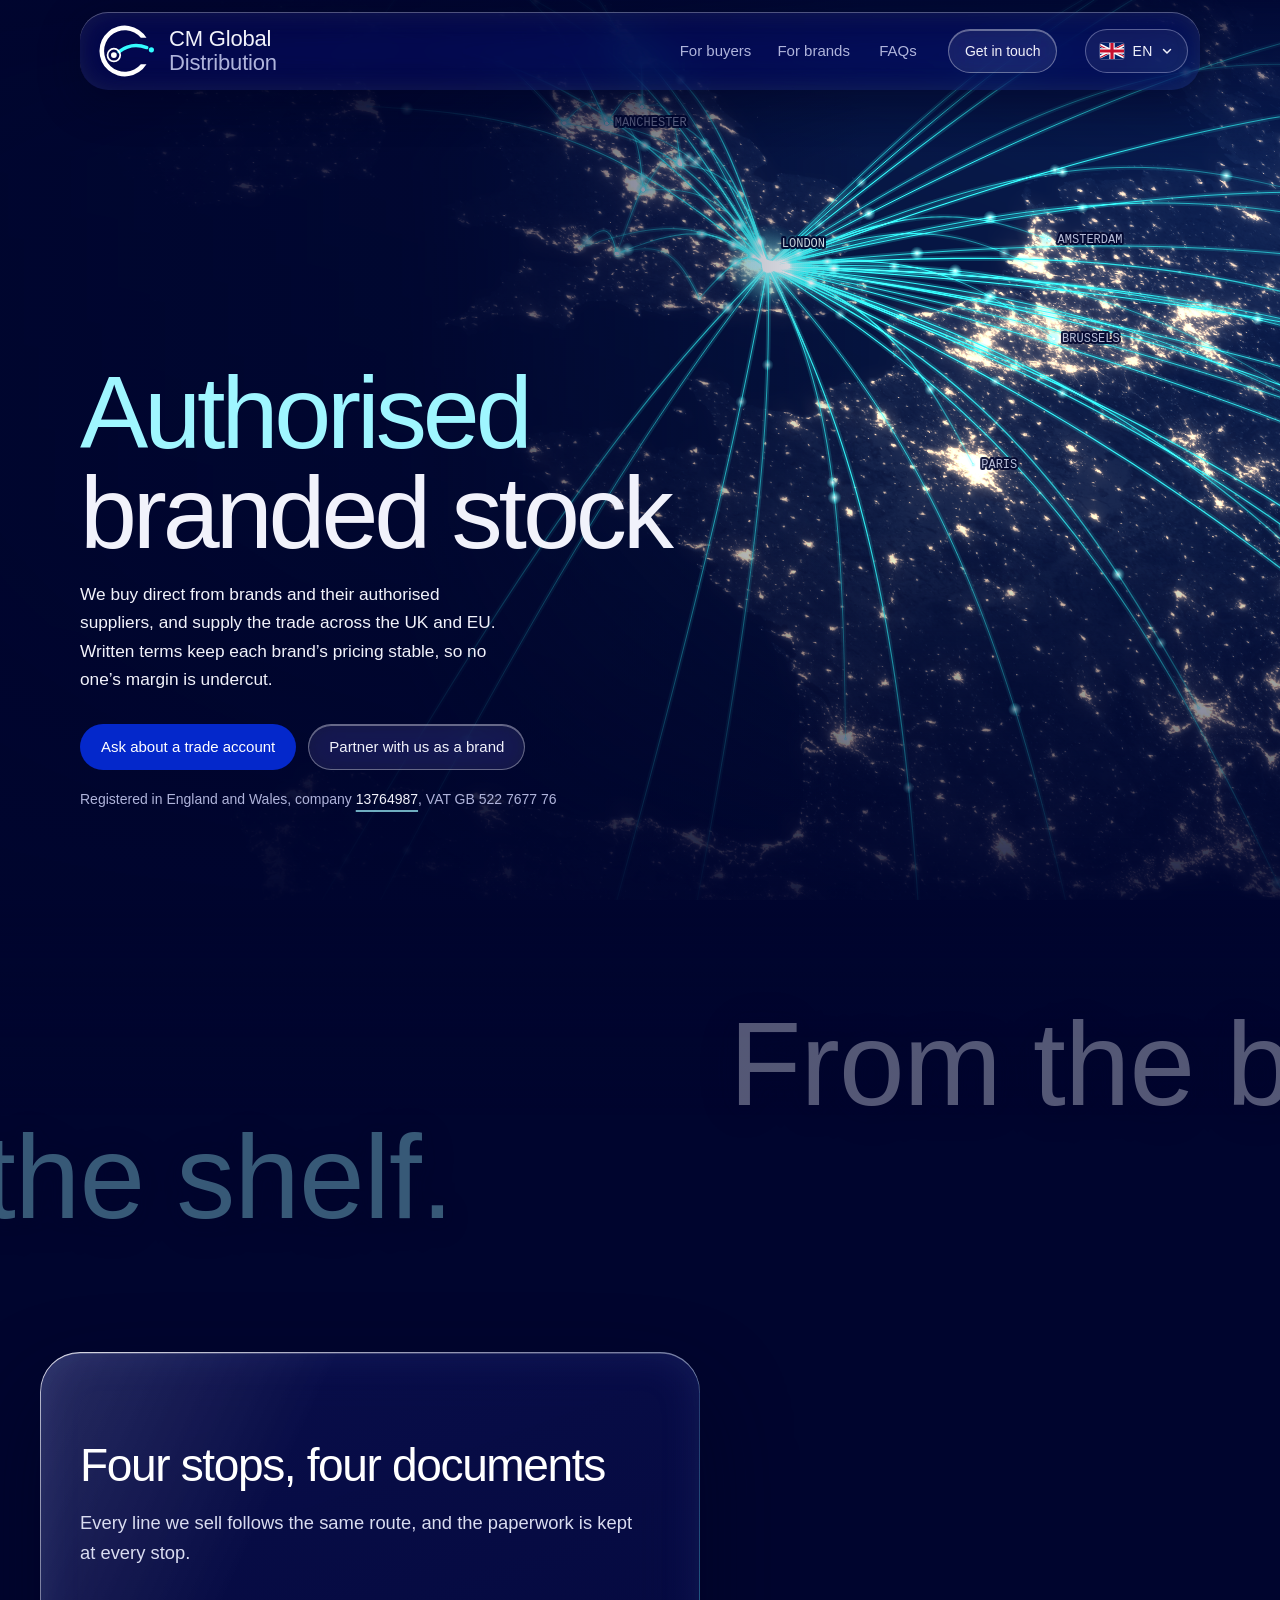
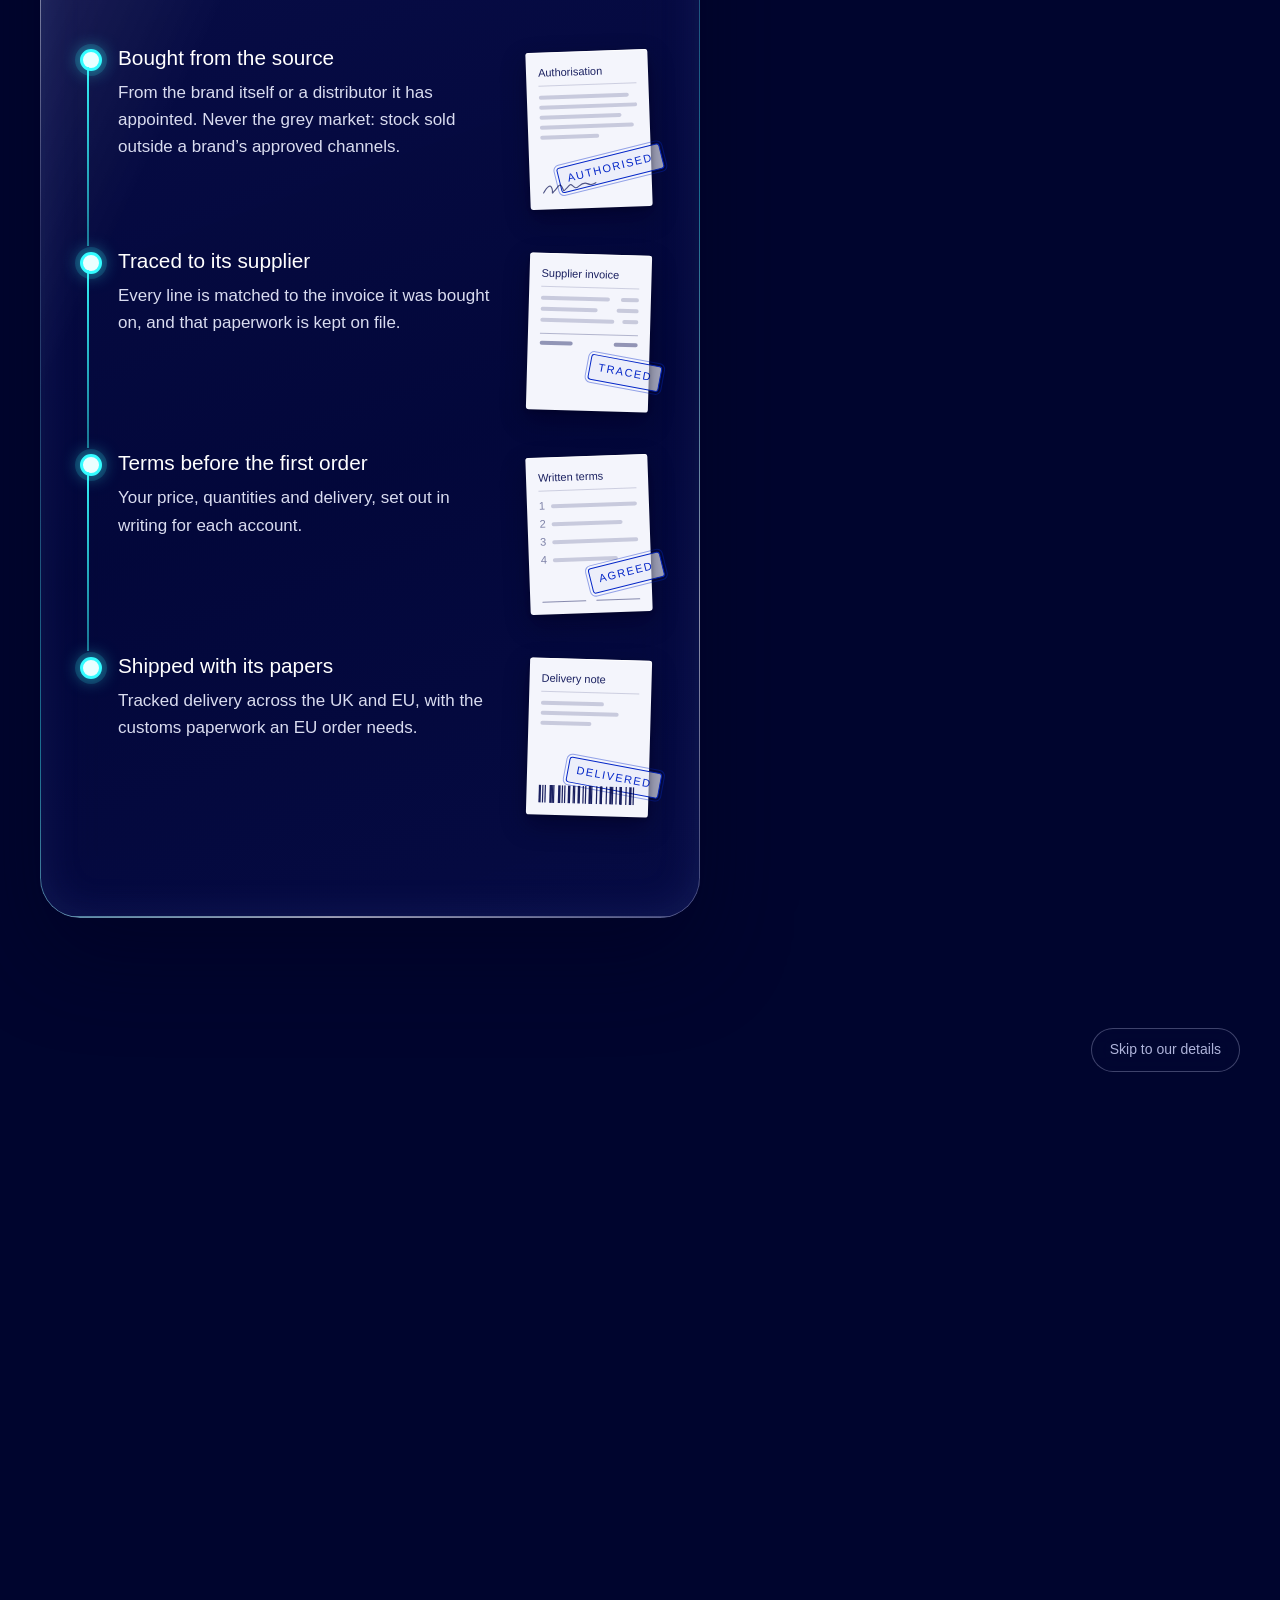
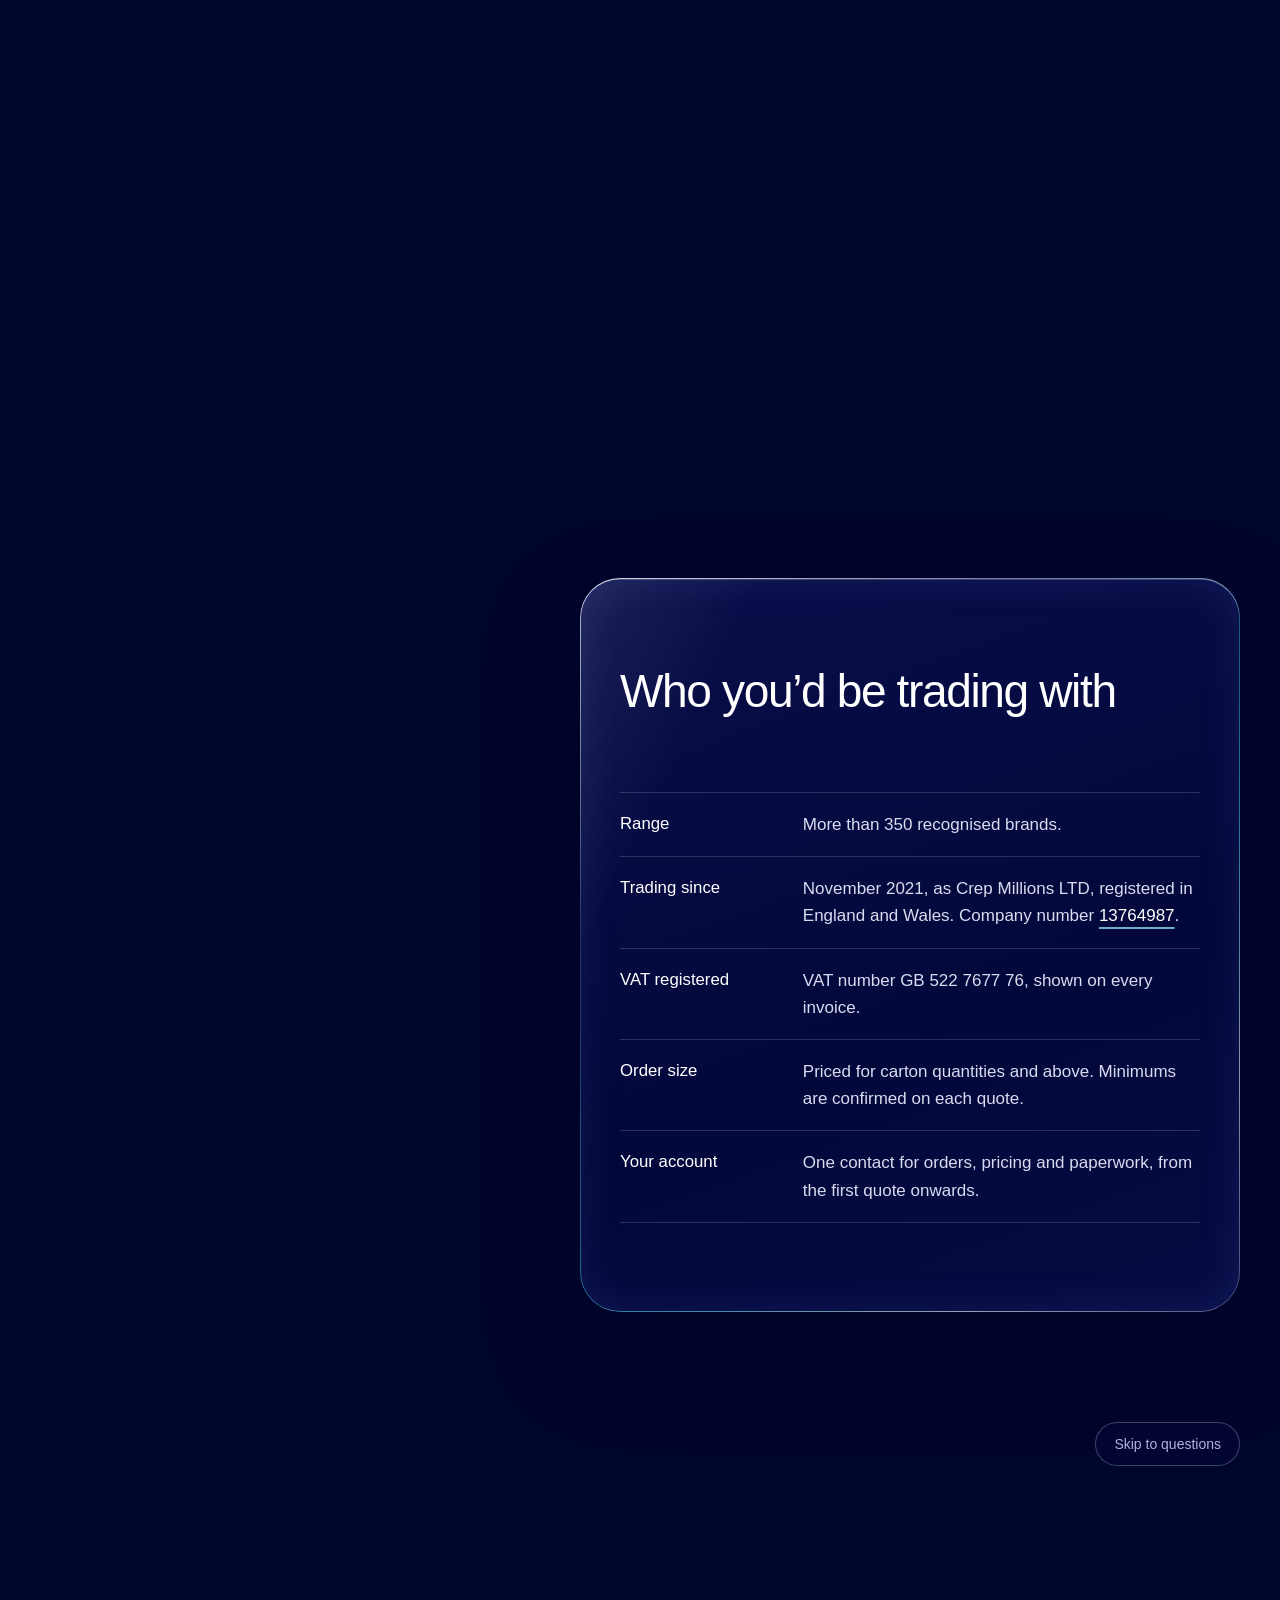
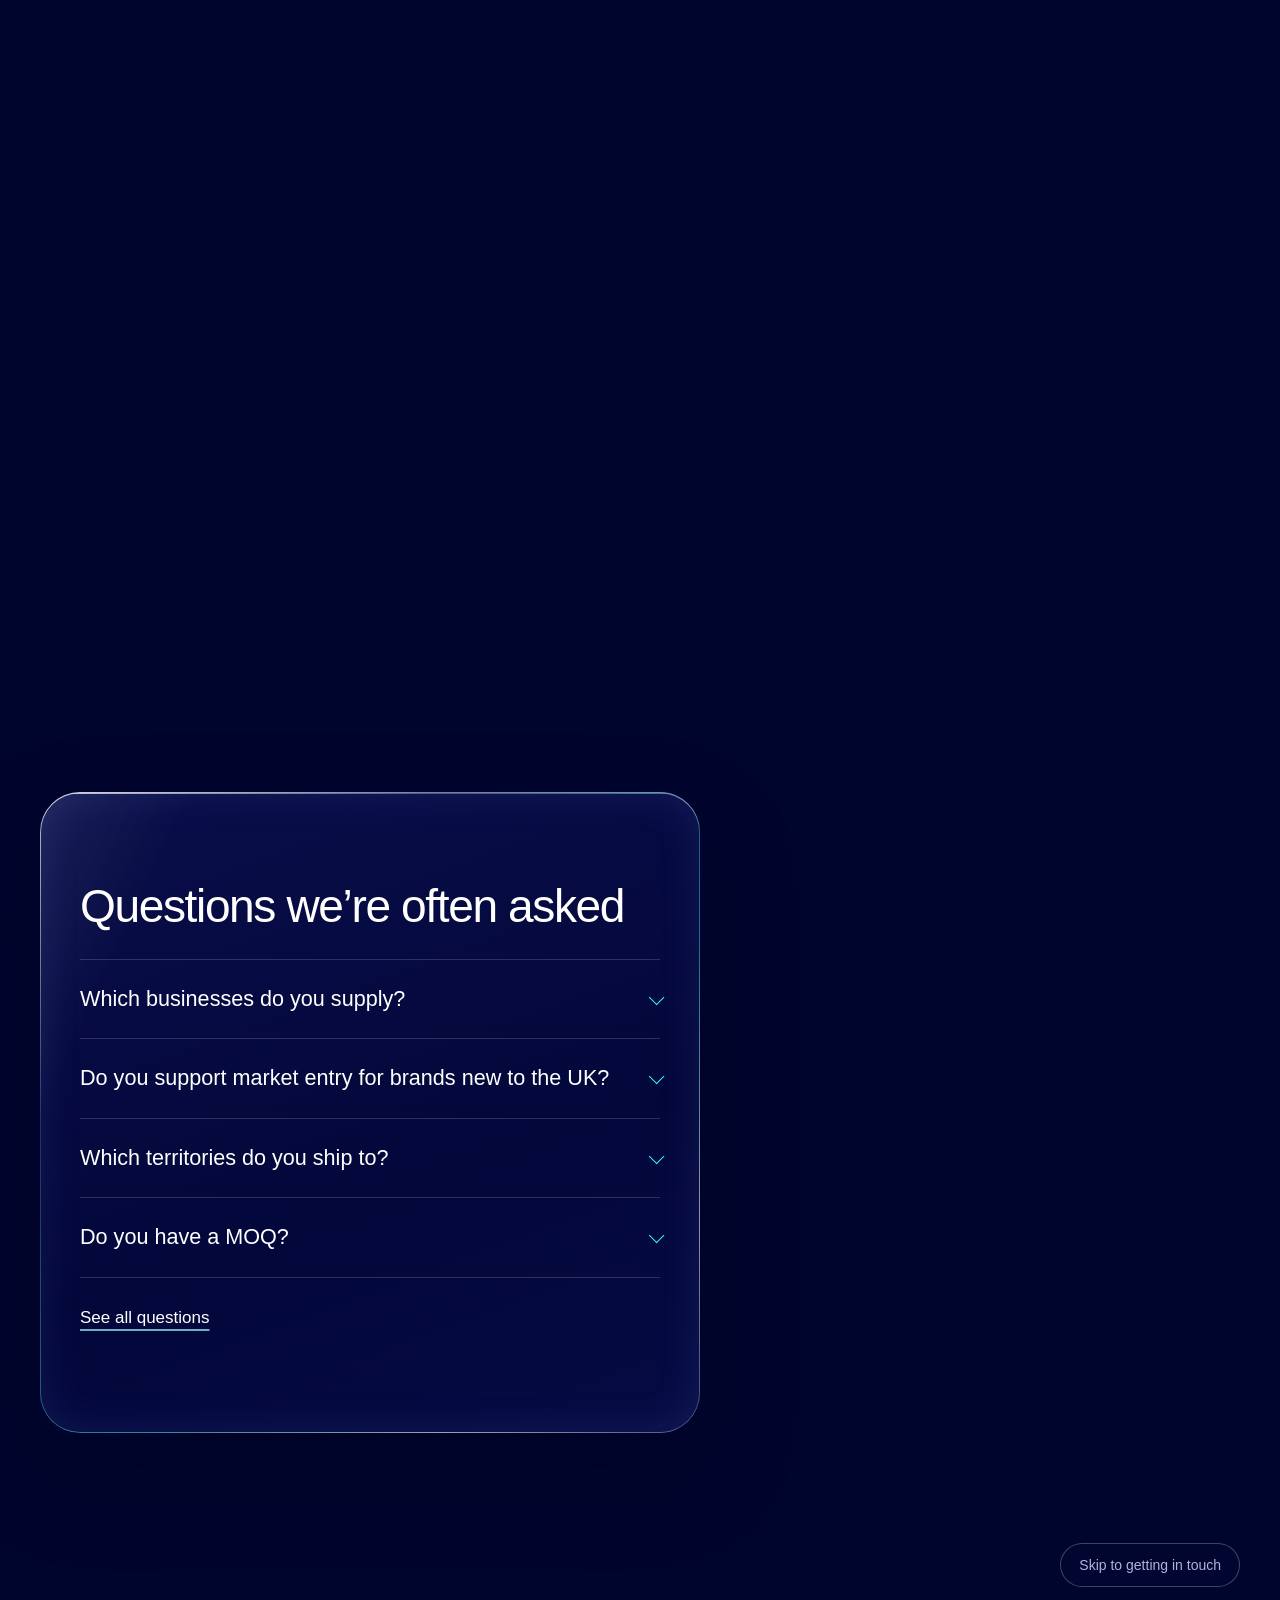
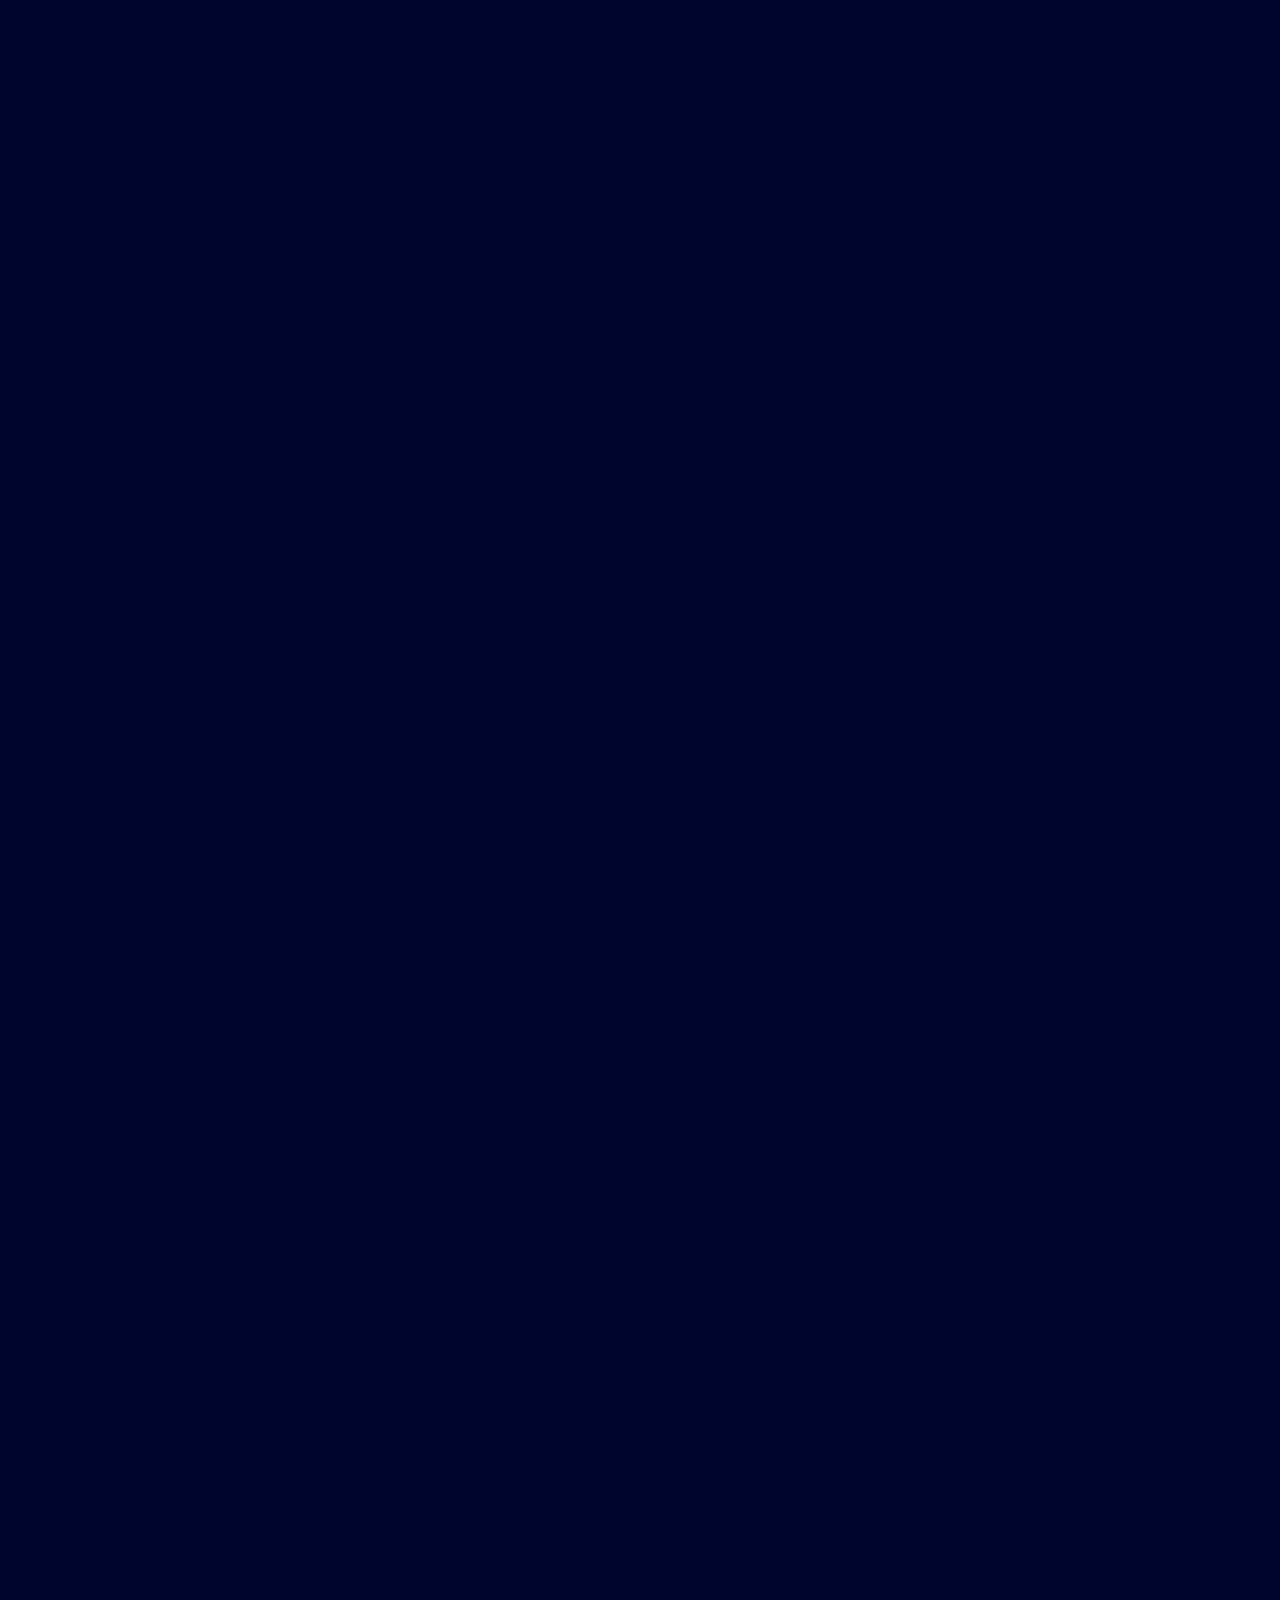
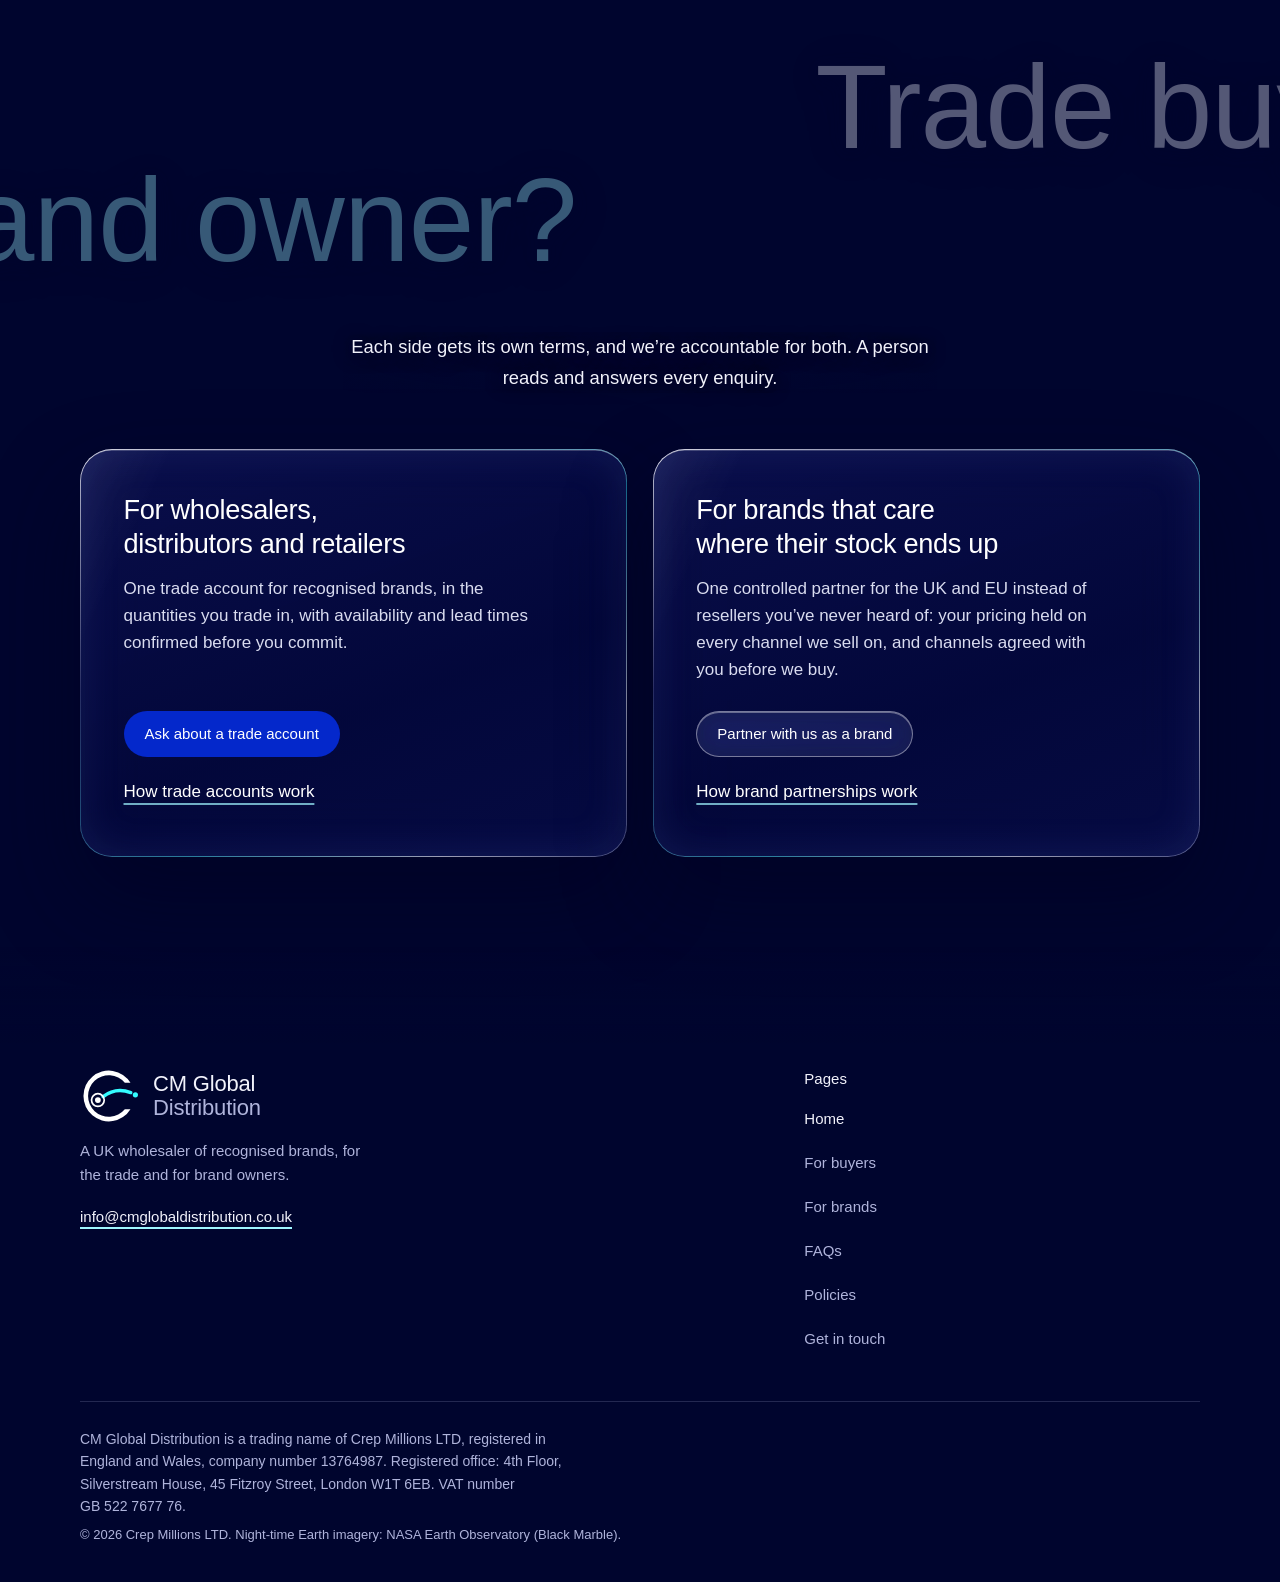
==== commit a41b996f: "Publish site from 0fe872f" ====
--- a/index.html
+++ b/index.html
@@ -20,10 +20,12 @@
   <link rel="preload" href="assets/fonts/hanken-grotesk-latin-400-normal.woff2" as="font" type="font/woff2" crossorigin>
   <link rel="icon" href="assets/favicon.svg" type="image/svg+xml">
   <link rel="stylesheet" href="styles.css">
-  <script>if (!matchMedia('(prefers-reduced-motion: reduce)').matches) document.documentElement.classList.add('hero-letters');</script>
+  <script>try{var l=localStorage.getItem('cm-lang'),d=document.documentElement;if(l&&l!=='en'){d.lang=l;if(l==='ar')d.dir='rtl';d.classList.add('i18n-wait');setTimeout(function(){d.classList.remove('i18n-wait')},2500)}}catch(e){}</script>
+  <script>if (!matchMedia('(prefers-reduced-motion: reduce)').matches && document.documentElement.dir !== 'rtl') document.documentElement.classList.add('hero-letters');</script>
 </head>
 <body class="home choreo">
   <a class="skip" href="#main">Skip to content</a>
+  <svg class="sprite" aria-hidden="true" focusable="false"><defs><symbol id="flag-gb" viewBox="0 0 60 30" preserveAspectRatio="xMidYMid slice"><clipPath id="flag-gb-clip"><path d="M30 15h30v15zv15H0zH0V0zV0h30z"/></clipPath><path d="M0 0v30h60V0z" fill="#012169"/><path d="M0 0l60 30m0-30L0 30" stroke="#fff" stroke-width="6"/><path d="M0 0l60 30m0-30L0 30" clip-path="url(#flag-gb-clip)" stroke="#C8102E" stroke-width="4"/><path d="M30 0v30M0 15h60" stroke="#fff" stroke-width="10"/><path d="M30 0v30M0 15h60" stroke="#C8102E" stroke-width="6"/></symbol><symbol id="flag-de" viewBox="0 0 9 6"><rect y="0" width="9" height="2" fill="#000"/><rect y="2" width="9" height="2" fill="#DD0000"/><rect y="4" width="9" height="2" fill="#FFCE00"/></symbol><symbol id="flag-fr" viewBox="0 0 9 6"><rect x="0" width="3" height="6" fill="#002654"/><rect x="3" width="3" height="6" fill="#fff"/><rect x="6" width="3" height="6" fill="#ED2939"/></symbol><symbol id="flag-nl" viewBox="0 0 9 6"><rect y="0" width="9" height="2" fill="#AE1C28"/><rect y="2" width="9" height="2" fill="#fff"/><rect y="4" width="9" height="2" fill="#21468B"/></symbol><symbol id="flag-pl" viewBox="0 0 9 6"><rect y="0" width="9" height="3" fill="#fff"/><rect y="3" width="9" height="3" fill="#DC143C"/></symbol><symbol id="flag-it" viewBox="0 0 9 6"><rect x="0" width="3" height="6" fill="#009246"/><rect x="3" width="3" height="6" fill="#fff"/><rect x="6" width="3" height="6" fill="#CE2B37"/></symbol><symbol id="flag-es" viewBox="0 0 9 6"><rect width="9" height="6" fill="#AA151B"/><rect y="1.5" width="9" height="3" fill="#F1BF00"/></symbol><symbol id="flag-pt" viewBox="0 0 9 6"><rect width="9" height="6" fill="#FF0000"/><rect width="3.6" height="6" fill="#006600"/><circle cx="3.6" cy="3" r="1.05" fill="none" stroke="#FFCC00" stroke-width="0.3"/><path d="M3.1 2.4h1v0.9a0.5 0.5 0 0 1-1 0z" fill="#fff" stroke="#FF0000" stroke-width="0.15"/></symbol><symbol id="flag-cz" viewBox="0 0 9 6"><rect width="9" height="3" fill="#fff"/><rect y="3" width="9" height="3" fill="#D7141A"/><path d="M0 0l4.5 3L0 6z" fill="#11457E"/></symbol><symbol id="flag-ae" viewBox="0 0 9 6"><rect y="0" width="9" height="2" fill="#00732F"/><rect y="2" width="9" height="2" fill="#fff"/><rect y="4" width="9" height="2" fill="#000"/><rect width="2.25" height="6" fill="#FF0000"/></symbol></defs></svg>
 
 
   <header class="site-header">
@@ -32,6 +34,23 @@
           <svg viewBox="0 0 104 100" aria-hidden="true"><path d="M87.51 27A44 44 0 1 0 87.51 73L77.69 73A36 36 0 1 1 77.69 27Z" fill="#fff"/><path d="M40 51Q62 34 88 44" fill="none" stroke="#34fcff" stroke-width="6" stroke-linecap="round"/><circle cx="96" cy="48" r="4.5" fill="#34fcff"/><circle cx="31" cy="57" r="11" fill="none" stroke="#fff" stroke-width="3"/><circle cx="31" cy="57" r="5" fill="#fff"/></svg>
           <span class="logo-text"><span>CM Global</span><span>Distribution</span></span>
         </a>
+        <div class="lang-picker">
+          <button class="lang-button" type="button" aria-expanded="false" aria-controls="lang-list" aria-label="Choose a language">
+            <svg class="flag" aria-hidden="true" focusable="false"><use href="#flag-gb"/></svg><span class="lang-code" translate="no">EN</span><svg class="lang-chevron" viewBox="0 0 12 12" aria-hidden="true" focusable="false"><path d="M2.5 4.5 6 8l3.5-3.5" fill="none" stroke="currentColor" stroke-width="1.5" stroke-linecap="round" stroke-linejoin="round"/></svg>
+          </button>
+          <ul class="lang-list" id="lang-list" hidden>
+            <li><button type="button" data-lang="en" lang="en"><svg class="flag" aria-hidden="true" focusable="false"><use href="#flag-gb"/></svg><span translate="no">English</span></button></li>
+            <li><button type="button" data-lang="de" lang="de"><svg class="flag" aria-hidden="true" focusable="false"><use href="#flag-de"/></svg><span translate="no">Deutsch</span></button></li>
+            <li><button type="button" data-lang="fr" lang="fr"><svg class="flag" aria-hidden="true" focusable="false"><use href="#flag-fr"/></svg><span translate="no">Français</span></button></li>
+            <li><button type="button" data-lang="nl" lang="nl"><svg class="flag" aria-hidden="true" focusable="false"><use href="#flag-nl"/></svg><span translate="no">Nederlands</span></button></li>
+            <li><button type="button" data-lang="pl" lang="pl"><svg class="flag" aria-hidden="true" focusable="false"><use href="#flag-pl"/></svg><span translate="no">Polski</span></button></li>
+            <li><button type="button" data-lang="it" lang="it"><svg class="flag" aria-hidden="true" focusable="false"><use href="#flag-it"/></svg><span translate="no">Italiano</span></button></li>
+            <li><button type="button" data-lang="es" lang="es"><svg class="flag" aria-hidden="true" focusable="false"><use href="#flag-es"/></svg><span translate="no">Español</span></button></li>
+            <li><button type="button" data-lang="pt" lang="pt"><svg class="flag" aria-hidden="true" focusable="false"><use href="#flag-pt"/></svg><span translate="no">Português</span></button></li>
+            <li><button type="button" data-lang="cs" lang="cs"><svg class="flag" aria-hidden="true" focusable="false"><use href="#flag-cz"/></svg><span translate="no">Čeština</span></button></li>
+            <li><button type="button" data-lang="ar" lang="ar"><svg class="flag" aria-hidden="true" focusable="false"><use href="#flag-ae"/></svg><span translate="no">العربية</span></button></li>
+          </ul>
+        </div>
         <button class="menu-toggle" type="button" aria-expanded="false" aria-controls="menu">Menu</button>
         <nav class="menu" id="menu" aria-label="Main">
           <ul>
@@ -57,7 +76,7 @@
 
       <div class="wrap scene-copy">
         <div>
-          <h1 class="display hero-title" id="hero-title" aria-label="Authorised branded stock"><span class="hero-word" aria-hidden="true">Authorised</span><span class="hero-main" aria-hidden="true">branded stock</span></h1>
+          <h1 class="display hero-title" id="hero-title" aria-label="Authorised branded stock"><span class="hero-word" aria-hidden="true" data-i18n-ctx="headline">Authorised</span><span class="hero-main" aria-hidden="true" data-i18n-ctx="headline">branded stock</span></h1>
         </div>
         <div>
           <p class="lede">We buy direct from brands and their authorised suppliers, and supply the trade across the UK and EU. Written terms keep each brand&rsquo;s pricing stable, so no one&rsquo;s margin is undercut.</p>
@@ -190,6 +209,7 @@
   </footer>
 
   <a class="btn btn-signal mobile-cta" href="contact.html">Get in touch</a>
+  <script src="i18n.js"></script>
   <script src="site.js"></script>
   <script src="globe.js"></script>
   <script src="story.js"></script>
--- a/styles.css
+++ b/styles.css
@@ -1,13 +1,28 @@
 /* Fonts, self-hosted (all SIL Open Font Licence) */
-@font-face { font-family: 'Open Sauce Sans'; font-weight: 300; font-style: normal; font-display: swap; src: url('assets/fonts/open-sauce-sans-latin-300-normal.woff2') format('woff2'); }
+@font-face { font-family: 'Open Sauce Sans'; font-weight: 300; font-style: normal; font-display: swap; src: url('assets/fonts/open-sauce-sans-latin-300-normal.woff2') format('woff2'); unicode-range: U+0000-00FF, U+0131, U+0152-0153, U+02BB-02BC, U+02C6, U+02DA, U+02DC, U+0304, U+0308, U+0329, U+2000-206F, U+20AC, U+2122, U+2191, U+2193, U+2212, U+2215, U+FEFF, U+FFFD; }
 /* Open Sauce Sans's published regular weight is a broken file (a Type 1 font, not woff2), so
    medium-weight body text borrows Hanken Grotesk's regular, which sits very close to it. */
-@font-face { font-family: 'Open Sauce Sans'; font-weight: 400; font-style: normal; font-display: swap; src: url('assets/fonts/hanken-grotesk-latin-400-normal.woff2') format('woff2'); }
-@font-face { font-family: 'Hanken Grotesk'; font-weight: 300; font-style: normal; font-display: swap; src: url('assets/fonts/hanken-grotesk-latin-300-normal.woff2') format('woff2'); }
-@font-face { font-family: 'Hanken Grotesk'; font-weight: 400; font-style: normal; font-display: swap; src: url('assets/fonts/hanken-grotesk-latin-400-normal.woff2') format('woff2'); }
-@font-face { font-family: 'IBM Plex Mono'; font-weight: 400; font-style: normal; font-display: swap; src: url('assets/fonts/ibm-plex-mono-latin-400-normal.woff2') format('woff2'); }
-@font-face { font-family: 'IBM Plex Mono'; font-weight: 500; font-style: normal; font-display: swap; src: url('assets/fonts/ibm-plex-mono-latin-500-normal.woff2') format('woff2'); }
-
+@font-face { font-family: 'Open Sauce Sans'; font-weight: 400; font-style: normal; font-display: swap; src: url('assets/fonts/hanken-grotesk-latin-400-normal.woff2') format('woff2'); unicode-range: U+0000-00FF, U+0131, U+0152-0153, U+02BB-02BC, U+02C6, U+02DA, U+02DC, U+0304, U+0308, U+0329, U+2000-206F, U+20AC, U+2122, U+2191, U+2193, U+2212, U+2215, U+FEFF, U+FFFD; }
+@font-face { font-family: 'Hanken Grotesk'; font-weight: 300; font-style: normal; font-display: swap; src: url('assets/fonts/hanken-grotesk-latin-300-normal.woff2') format('woff2'); unicode-range: U+0000-00FF, U+0131, U+0152-0153, U+02BB-02BC, U+02C6, U+02DA, U+02DC, U+0304, U+0308, U+0329, U+2000-206F, U+20AC, U+2122, U+2191, U+2193, U+2212, U+2215, U+FEFF, U+FFFD; }
+@font-face { font-family: 'Hanken Grotesk'; font-weight: 400; font-style: normal; font-display: swap; src: url('assets/fonts/hanken-grotesk-latin-400-normal.woff2') format('woff2'); unicode-range: U+0000-00FF, U+0131, U+0152-0153, U+02BB-02BC, U+02C6, U+02DA, U+02DC, U+0304, U+0308, U+0329, U+2000-206F, U+20AC, U+2122, U+2191, U+2193, U+2212, U+2215, U+FEFF, U+FFFD; }
+@font-face { font-family: 'IBM Plex Mono'; font-weight: 400; font-style: normal; font-display: swap; src: url('assets/fonts/ibm-plex-mono-latin-400-normal.woff2') format('woff2'); unicode-range: U+0000-00FF, U+0131, U+0152-0153, U+02BB-02BC, U+02C6, U+02DA, U+02DC, U+0304, U+0308, U+0329, U+2000-206F, U+20AC, U+2122, U+2191, U+2193, U+2212, U+2215, U+FEFF, U+FFFD; }
+@font-face { font-family: 'IBM Plex Mono'; font-weight: 500; font-style: normal; font-display: swap; src: url('assets/fonts/ibm-plex-mono-latin-500-normal.woff2') format('woff2'); unicode-range: U+0000-00FF, U+0131, U+0152-0153, U+02BB-02BC, U+02C6, U+02DA, U+02DC, U+0304, U+0308, U+0329, U+2000-206F, U+20AC, U+2122, U+2191, U+2193, U+2212, U+2215, U+FEFF, U+FFFD; }
+
+/* Accented letters for Polish, Czech and the rest of Europe, and Arabic script, each loaded only
+   when a page in that language needs it. Open Sauce Sans has no accented set, so its light weight
+   borrows Hanken Grotesk's, as its regular weight already does. */
+@font-face { font-family: 'Open Sauce Sans'; font-weight: 300; font-style: normal; font-display: swap; src: url('assets/fonts/hanken-grotesk-latin-ext-300-normal.woff2') format('woff2'); unicode-range: U+0100-02BA, U+02BD-02C5, U+02C7-02CC, U+02CE-02D7, U+02DD-02FF, U+1D00-1DBF, U+1E00-1E9F, U+1EF2-1EFF, U+2020, U+20A0-20AB, U+20AD-20C0, U+2113, U+2C60-2C7F, U+A720-A7FF; }
+@font-face { font-family: 'Open Sauce Sans'; font-weight: 400; font-style: normal; font-display: swap; src: url('assets/fonts/hanken-grotesk-latin-ext-400-normal.woff2') format('woff2'); unicode-range: U+0100-02BA, U+02BD-02C5, U+02C7-02CC, U+02CE-02D7, U+02DD-02FF, U+1D00-1DBF, U+1E00-1E9F, U+1EF2-1EFF, U+2020, U+20A0-20AB, U+20AD-20C0, U+2113, U+2C60-2C7F, U+A720-A7FF; }
+@font-face { font-family: 'Hanken Grotesk'; font-weight: 300; font-style: normal; font-display: swap; src: url('assets/fonts/hanken-grotesk-latin-ext-300-normal.woff2') format('woff2'); unicode-range: U+0100-02BA, U+02BD-02C5, U+02C7-02CC, U+02CE-02D7, U+02DD-02FF, U+1D00-1DBF, U+1E00-1E9F, U+1EF2-1EFF, U+2020, U+20A0-20AB, U+20AD-20C0, U+2113, U+2C60-2C7F, U+A720-A7FF; }
+@font-face { font-family: 'Hanken Grotesk'; font-weight: 400; font-style: normal; font-display: swap; src: url('assets/fonts/hanken-grotesk-latin-ext-400-normal.woff2') format('woff2'); unicode-range: U+0100-02BA, U+02BD-02C5, U+02C7-02CC, U+02CE-02D7, U+02DD-02FF, U+1D00-1DBF, U+1E00-1E9F, U+1EF2-1EFF, U+2020, U+20A0-20AB, U+20AD-20C0, U+2113, U+2C60-2C7F, U+A720-A7FF; }
+@font-face { font-family: 'IBM Plex Mono'; font-weight: 400; font-style: normal; font-display: swap; src: url('assets/fonts/ibm-plex-mono-latin-ext-400-normal.woff2') format('woff2'); unicode-range: U+0100-02BA, U+02BD-02C5, U+02C7-02CC, U+02CE-02D7, U+02DD-02FF, U+1D00-1DBF, U+1E00-1E9F, U+1EF2-1EFF, U+2020, U+20A0-20AB, U+20AD-20C0, U+2113, U+2C60-2C7F, U+A720-A7FF; }
+@font-face { font-family: 'IBM Plex Mono'; font-weight: 500; font-style: normal; font-display: swap; src: url('assets/fonts/ibm-plex-mono-latin-ext-500-normal.woff2') format('woff2'); unicode-range: U+0100-02BA, U+02BD-02C5, U+02C7-02CC, U+02CE-02D7, U+02DD-02FF, U+1D00-1DBF, U+1E00-1E9F, U+1EF2-1EFF, U+2020, U+20A0-20AB, U+20AD-20C0, U+2113, U+2C60-2C7F, U+A720-A7FF; }
+@font-face { font-family: 'Open Sauce Sans'; font-weight: 300; font-style: normal; font-display: swap; src: url('assets/fonts/ibm-plex-sans-arabic-arabic-300-normal.woff2') format('woff2'); unicode-range: U+0600-06FF, U+0750-077F, U+0870-088E, U+0890-0891, U+0897-08E1, U+08E3-08FF, U+200C-200E, U+2010-2011, U+204F, U+2E41, U+FB50-FDFF, U+FE70-FE74, U+FE76-FEFC; }
+@font-face { font-family: 'Open Sauce Sans'; font-weight: 400; font-style: normal; font-display: swap; src: url('assets/fonts/ibm-plex-sans-arabic-arabic-400-normal.woff2') format('woff2'); unicode-range: U+0600-06FF, U+0750-077F, U+0870-088E, U+0890-0891, U+0897-08E1, U+08E3-08FF, U+200C-200E, U+2010-2011, U+204F, U+2E41, U+FB50-FDFF, U+FE70-FE74, U+FE76-FEFC; }
+@font-face { font-family: 'Hanken Grotesk'; font-weight: 300; font-style: normal; font-display: swap; src: url('assets/fonts/ibm-plex-sans-arabic-arabic-300-normal.woff2') format('woff2'); unicode-range: U+0600-06FF, U+0750-077F, U+0870-088E, U+0890-0891, U+0897-08E1, U+08E3-08FF, U+200C-200E, U+2010-2011, U+204F, U+2E41, U+FB50-FDFF, U+FE70-FE74, U+FE76-FEFC; }
+@font-face { font-family: 'Hanken Grotesk'; font-weight: 400; font-style: normal; font-display: swap; src: url('assets/fonts/ibm-plex-sans-arabic-arabic-400-normal.woff2') format('woff2'); unicode-range: U+0600-06FF, U+0750-077F, U+0870-088E, U+0890-0891, U+0897-08E1, U+08E3-08FF, U+200C-200E, U+2010-2011, U+204F, U+2E41, U+FB50-FDFF, U+FE70-FE74, U+FE76-FEFC; }
+@font-face { font-family: 'IBM Plex Mono'; font-weight: 400; font-style: normal; font-display: swap; src: url('assets/fonts/ibm-plex-sans-arabic-arabic-400-normal.woff2') format('woff2'); unicode-range: U+0600-06FF, U+0750-077F, U+0870-088E, U+0890-0891, U+0897-08E1, U+08E3-08FF, U+200C-200E, U+2010-2011, U+204F, U+2E41, U+FB50-FDFF, U+FE70-FE74, U+FE76-FEFC; }
+@font-face { font-family: 'IBM Plex Mono'; font-weight: 500; font-style: normal; font-display: swap; src: url('assets/fonts/ibm-plex-sans-arabic-arabic-400-normal.woff2') format('woff2'); unicode-range: U+0600-06FF, U+0750-077F, U+0870-088E, U+0890-0891, U+0897-08E1, U+08E3-08FF, U+200C-200E, U+2010-2011, U+204F, U+2E41, U+FB50-FDFF, U+FE70-FE74, U+FE76-FEFC; }
 :root {
   /* Liquid glass: one fill, rim and depth for every glass panel, card and bar */
   --glass-fill: linear-gradient(160deg, rgba(24, 34, 118, 0.38), rgba(6, 14, 72, 0.44) 60%, rgba(14, 24, 96, 0.41));
@@ -803,6 +818,15 @@
 .form-done:focus { outline: none; }
 .form-done h2 { font-family: var(--display); font-weight: 300; font-size: clamp(1.75rem, 3vw, 2.25rem); color: var(--on-ink); }
 .form-done strong { font-weight: 400; color: var(--on-ink); overflow-wrap: anywhere; }
+.form-done-mark { width: min(250px, 100%); height: auto; overflow: visible; margin: 0 0 4px -12px; }
+.form-done-mark .approach, .form-done-mark .climb { fill: none; stroke: none; }
+.form-done-mark .tick { fill: none; stroke: var(--cyan); stroke-width: 3; stroke-linecap: round; stroke-linejoin: round; filter: drop-shadow(0 0 5px rgba(52, 252, 255, 0.45)); }
+.form-done-mark .plane, .form-done-mark .plane-shadow { opacity: 0; }
+.form-done-mark .plane use { fill: var(--ink); stroke: var(--cyan); stroke-width: 0.9; stroke-linejoin: round; filter: drop-shadow(0 0 1.2px rgba(52, 252, 255, 0.55)); }
+.form-done-mark .plane-shadow use { fill: #000; stroke: none; filter: blur(0.8px); }
+.form-done-mark .nav-port { fill: #ff4d5e; filter: drop-shadow(0 0 1.4px #ff4d5e); }
+.form-done-mark .nav-starboard { fill: #3dff9a; filter: drop-shadow(0 0 1.4px #3dff9a); }
+.form-done-mark .strobe { fill: #fff; opacity: 0; filter: drop-shadow(0 0 2px #fff); }
 .form-done-actions { display: flex; flex-wrap: wrap; gap: 10px; margin-top: 10px; }
 
 /* Footer: on pages that end with their own button, the email line is the quieter of the two */
@@ -843,3 +867,67 @@
 
 .side-picker:focus { outline: none; }
 .side-picker:focus-visible { outline: 2px solid var(--halo); outline-offset: 6px; border-radius: 10px; }
+
+/* Page not found: the number, large, with a slowly turning globe for its 0 */
+.lost-code { display: flex; align-items: center; gap: 0.02em; font-family: var(--display); font-weight: 300; font-size: clamp(120px, 20vw, 250px); line-height: 1; color: var(--on-ink); letter-spacing: -0.02em; margin-top: clamp(8px, 2vw, 24px); }
+.lost-code > span { display: block; }
+.lost-globe { width: 0.68em; height: auto; overflow: visible; margin-inline: 0.02em; }
+.lost-globe .globe-disc { fill: var(--ink); stroke: var(--cyan); stroke-width: 1.4; vector-effect: non-scaling-stroke; filter: drop-shadow(0 0 10px rgba(52, 252, 255, 0.35)); }
+.lost-globe .line { fill: none; stroke: var(--cyan); stroke-width: 1; vector-effect: non-scaling-stroke; }
+.lost-globe .globe-back .line { stroke-opacity: 0.18; }
+.lost-globe .globe-front .line { stroke-opacity: 0.6; }
+.page-head:has(.lost-code) .head-grid { margin-top: clamp(4px, 1vw, 12px); }
+
+/* Page not found: a delivery note, stamped as it lands, and the five places worth going instead */
+.lost-note { width: clamp(150px, 17vw, 200px); margin: 0 clamp(16px, 4vw, 56px) 4px auto; }
+.lost-note .sheet { gap: 12px; padding: 18px 16px 16px; }
+.lost-note .sheet b { font-size: 0.8125rem; }
+.lost-note .sheet-code { height: 24px; }
+.lost-note .sheet .stamp { right: -30px; bottom: 46px; padding: 4px 10px; font-size: 0.8125rem; width: max-content; max-width: 9.5em; line-height: 1.3; text-align: center; animation: stamp-down 0.55s 0.45s cubic-bezier(0.2, 0.7, 0.2, 1) both; }
+@keyframes stamp-down {
+  0% { opacity: 0; transform: rotate(-12deg) scale(1.9); }
+  65% { opacity: 1; transform: rotate(-12deg) scale(0.95); }
+  100% { opacity: 1; transform: rotate(-12deg) scale(1); }
+}
+@media (prefers-reduced-motion: reduce) { .lost-note .sheet .stamp { animation: none; } }
+@media (max-width: 960px) { .lost-note { width: 150px; margin: 8px 0 0 4px; } }
+.lost-title { font-family: var(--display); font-weight: 300; font-size: clamp(1.25rem, 2vw, 1.5rem); color: var(--on-ink); margin-bottom: 20px; }
+.band-lost { padding-top: 0; }
+.lost-links { list-style: none; margin: 0; padding: 0; display: grid; grid-template-columns: repeat(auto-fit, minmax(200px, 1fr)); gap: 12px; }
+.lost-links a { display: block; height: 100%; padding: 22px 24px; border: 1px solid var(--line-ink); border-radius: 8px; color: var(--on-ink); text-decoration: none; transition: border-color 0.2s, background-color 0.2s; }
+.lost-links a:hover { border-color: rgba(52, 252, 255, 0.5); background: rgba(6, 16, 90, 0.45); }
+.lost-links b { display: block; font-family: var(--display); font-weight: 400; font-size: 1.25rem; }
+.lost-links span { display: block; margin-top: 6px; color: var(--on-ink-soft); }
+
+/* ---------- Languages ----------
+   The picker sits in the header bar on every page: after the links on a computer, beside Menu on a
+   phone. The list opens beneath it as two columns of flags and names. */
+.sprite { position: absolute; width: 0; height: 0; overflow: hidden; }
+html.i18n-wait body { opacity: 0; } /* until the chosen language is in place, so English never flashes up */
+.lang-picker { position: relative; order: 2; }
+.lang-button { display: inline-flex; align-items: center; gap: 8px; min-height: 44px; padding: 0 14px; border: 1px solid rgba(175, 180, 219, 0.45); border-radius: 999px; background: rgba(255, 255, 255, 0.06); color: var(--on-ink); font: inherit; font-size: 0.875rem; letter-spacing: 0.04em; cursor: pointer; transition: border-color 0.2s, background-color 0.2s; }
+.lang-button:hover, .lang-button[aria-expanded="true"] { border-color: rgba(255, 255, 255, 0.75); background: rgba(255, 255, 255, 0.1); }
+.flag { width: 24px; height: 16px; flex: none; border-radius: 3px; box-shadow: 0 0 0 1px rgba(255, 255, 255, 0.22); }
+.lang-chevron { width: 12px; height: 12px; flex: none; transition: transform 0.2s ease; }
+.lang-button[aria-expanded="true"] .lang-chevron { transform: rotate(180deg); }
+.lang-list {
+  position: absolute; inset-inline-end: 0; top: calc(100% + 12px); z-index: 60;
+  display: grid; grid-template-columns: repeat(2, minmax(0, 1fr)); gap: 4px;
+  width: min(380px, calc(100vw - 32px)); margin: 0; padding: 10px; list-style: none;
+  border-radius: 22px; background: rgb(3, 8, 52);
+  box-shadow: inset 0 1px 0 rgba(255, 255, 255, 0.24), 0 24px 60px rgba(0, 3, 30, 0.55);
+  transform-origin: top right; animation: menu-drop 0.3s cubic-bezier(0.22, 1, 0.36, 1);
+}
+.lang-list[hidden] { display: none; }
+.lang-list button { display: flex; align-items: center; gap: 12px; width: 100%; min-height: 48px; padding: 0 14px; border: 0; border-radius: 14px; background: transparent; color: var(--on-ink); font: inherit; font-size: 1rem; text-align: start; cursor: pointer; }
+.lang-list button:hover, .lang-list button:focus-visible { background: rgba(255, 255, 255, 0.09); }
+.lang-list button[aria-current="true"] { background: rgba(52, 252, 255, 0.12); box-shadow: inset 0 0 0 1px rgba(52, 252, 255, 0.45); }
+.lang-list button[aria-busy="true"] { opacity: 0.6; }
+.lang-list .flag { width: 27px; height: 18px; }
+@media (prefers-reduced-motion: reduce) { .lang-list { animation: none; } .lang-chevron { transition: none; } }
+@media (max-width: 960px) {
+  .lang-picker { order: 0; position: static; } /* the list then opens across the whole header bar, like the menu */
+  .nav { gap: 10px; }
+  .lang-list { left: 0; right: 0; width: auto; top: calc(100% + 8px); transform-origin: top center; }
+}
+@media (max-width: 400px) { .lang-button { gap: 6px; padding: 0 11px; } .lang-chevron { display: none; } }
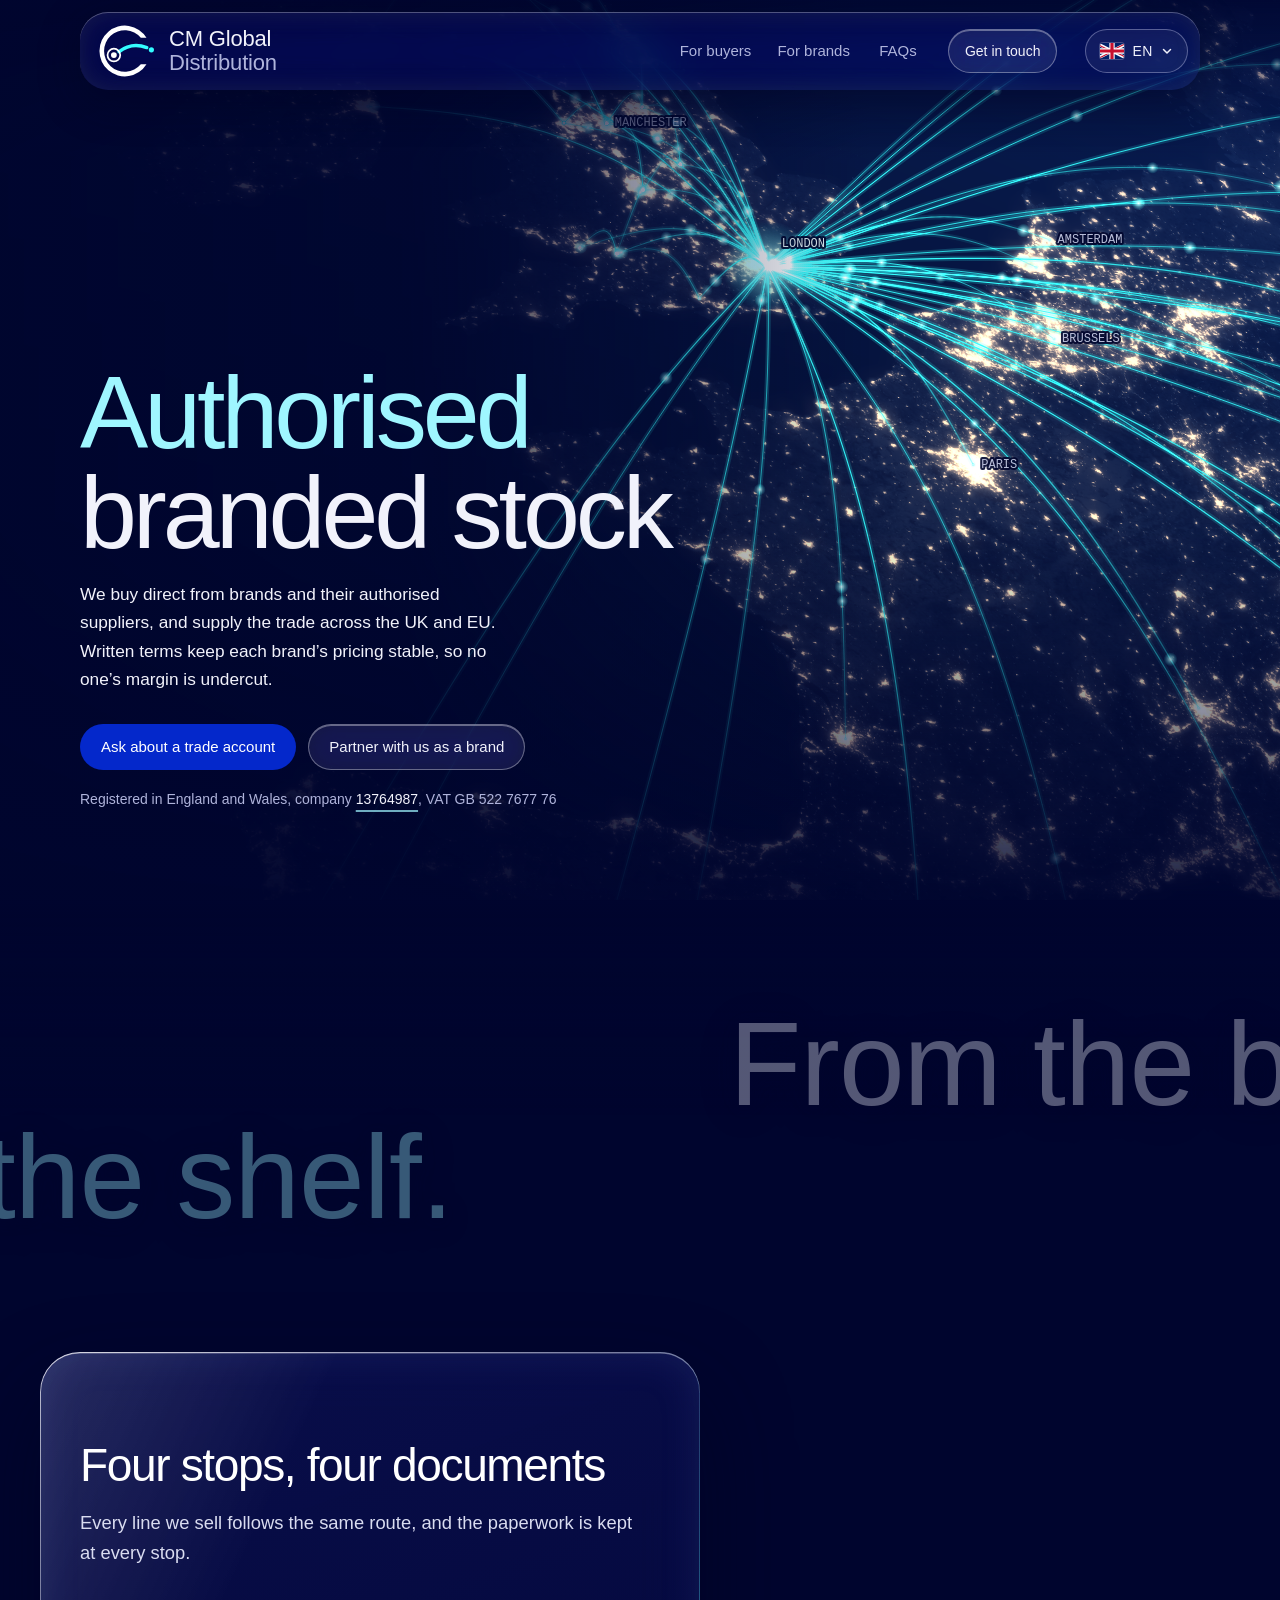
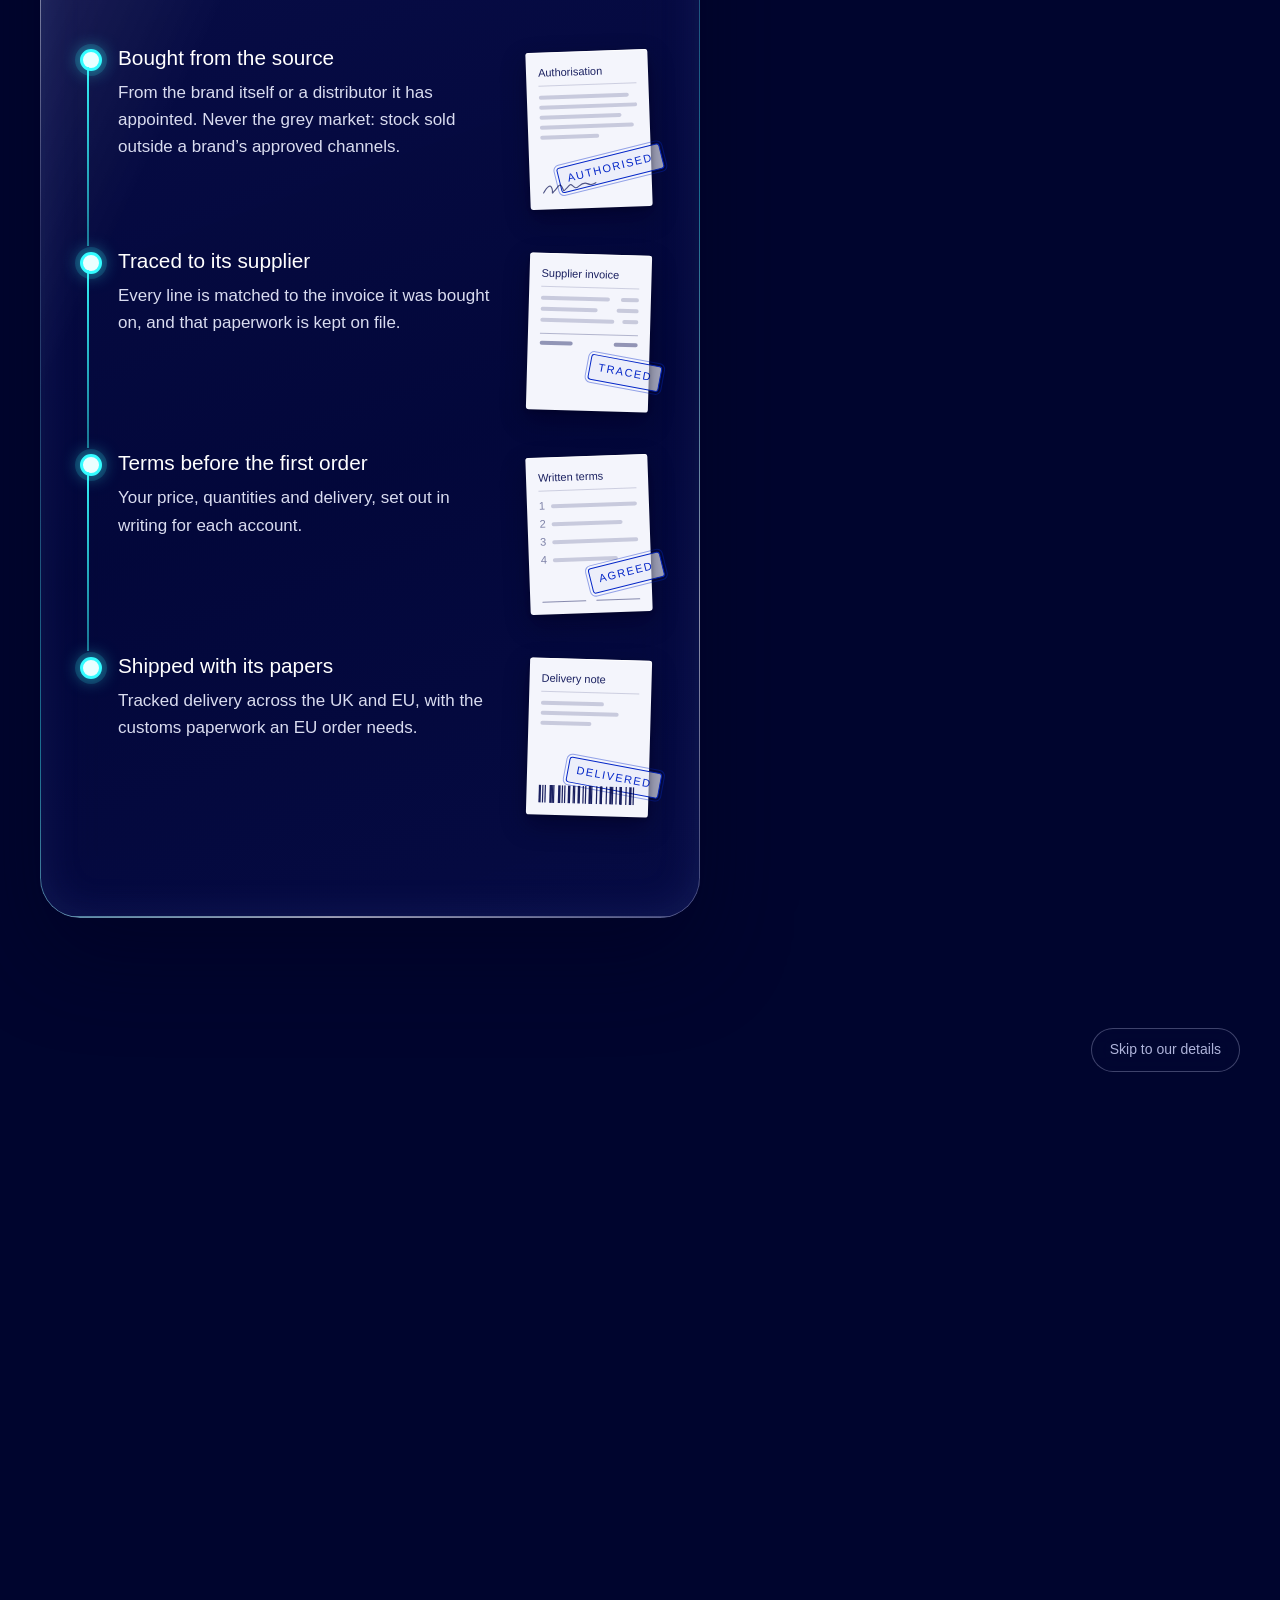
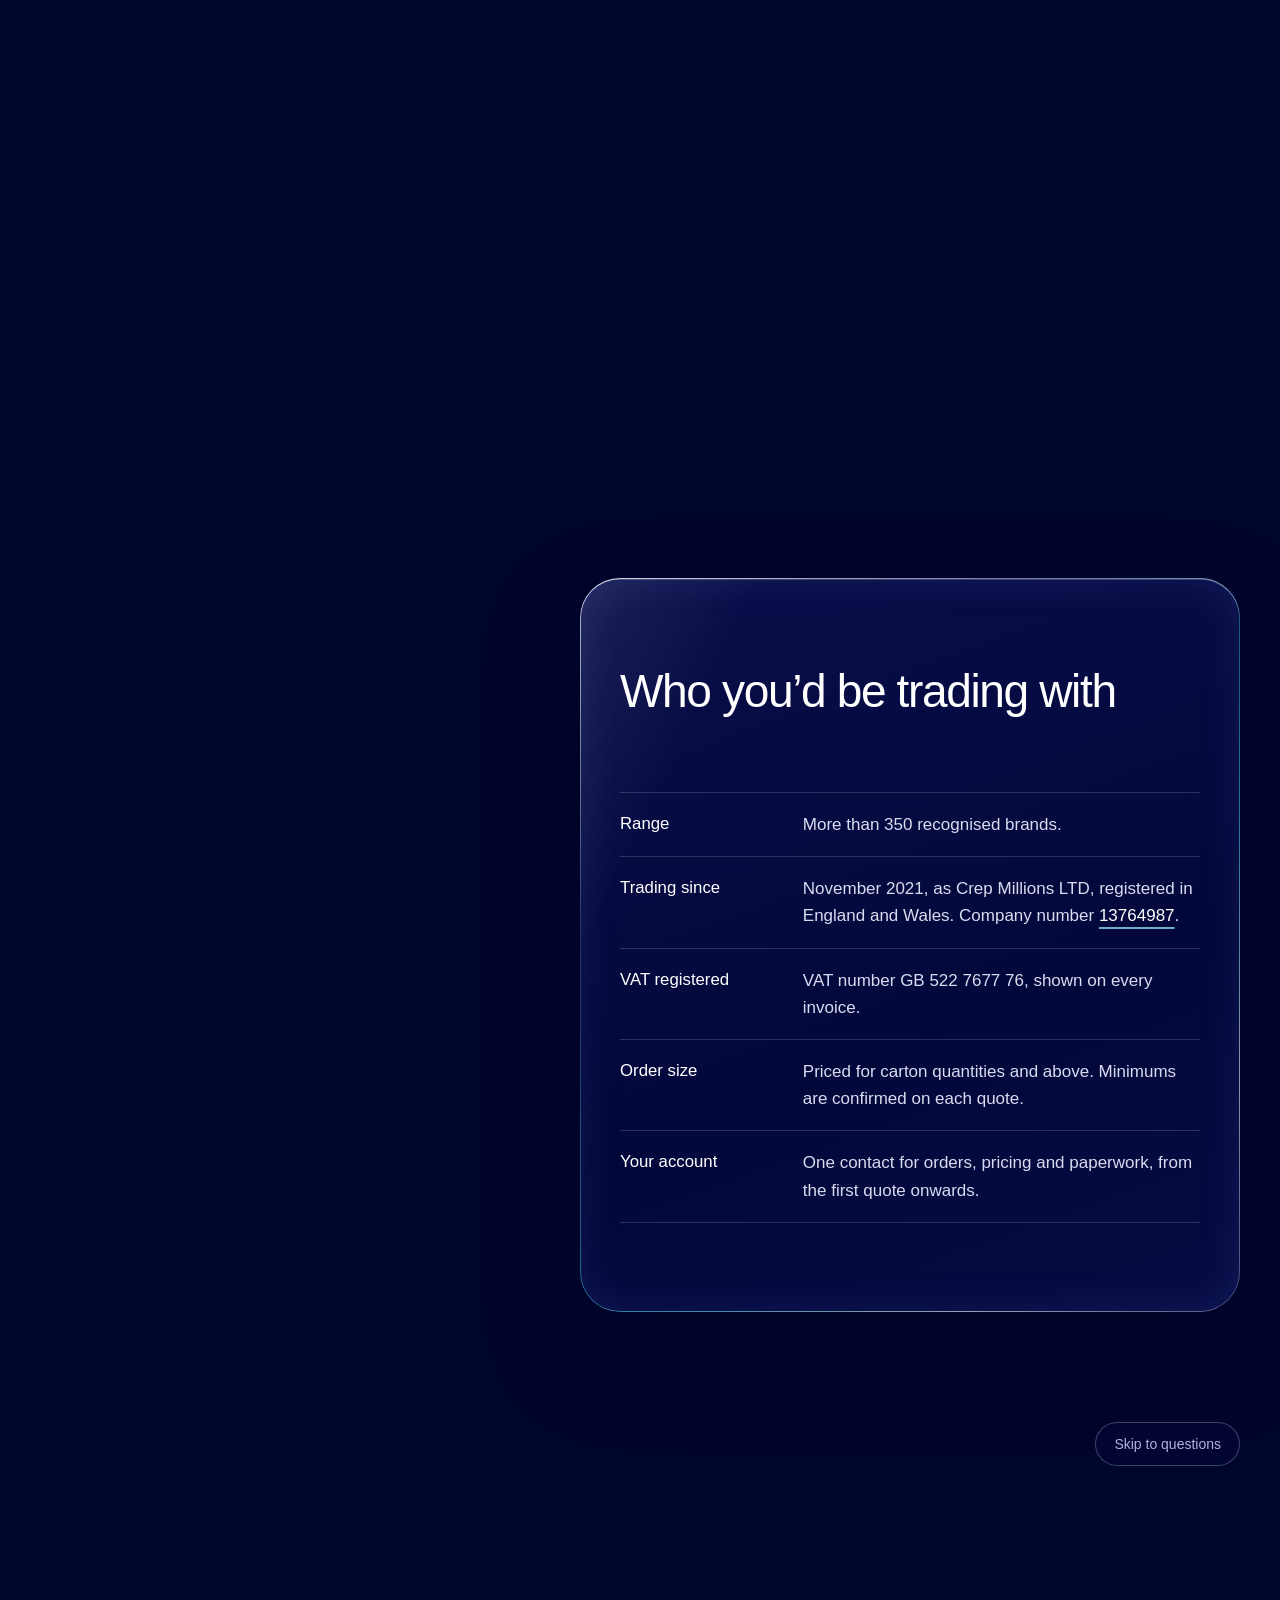
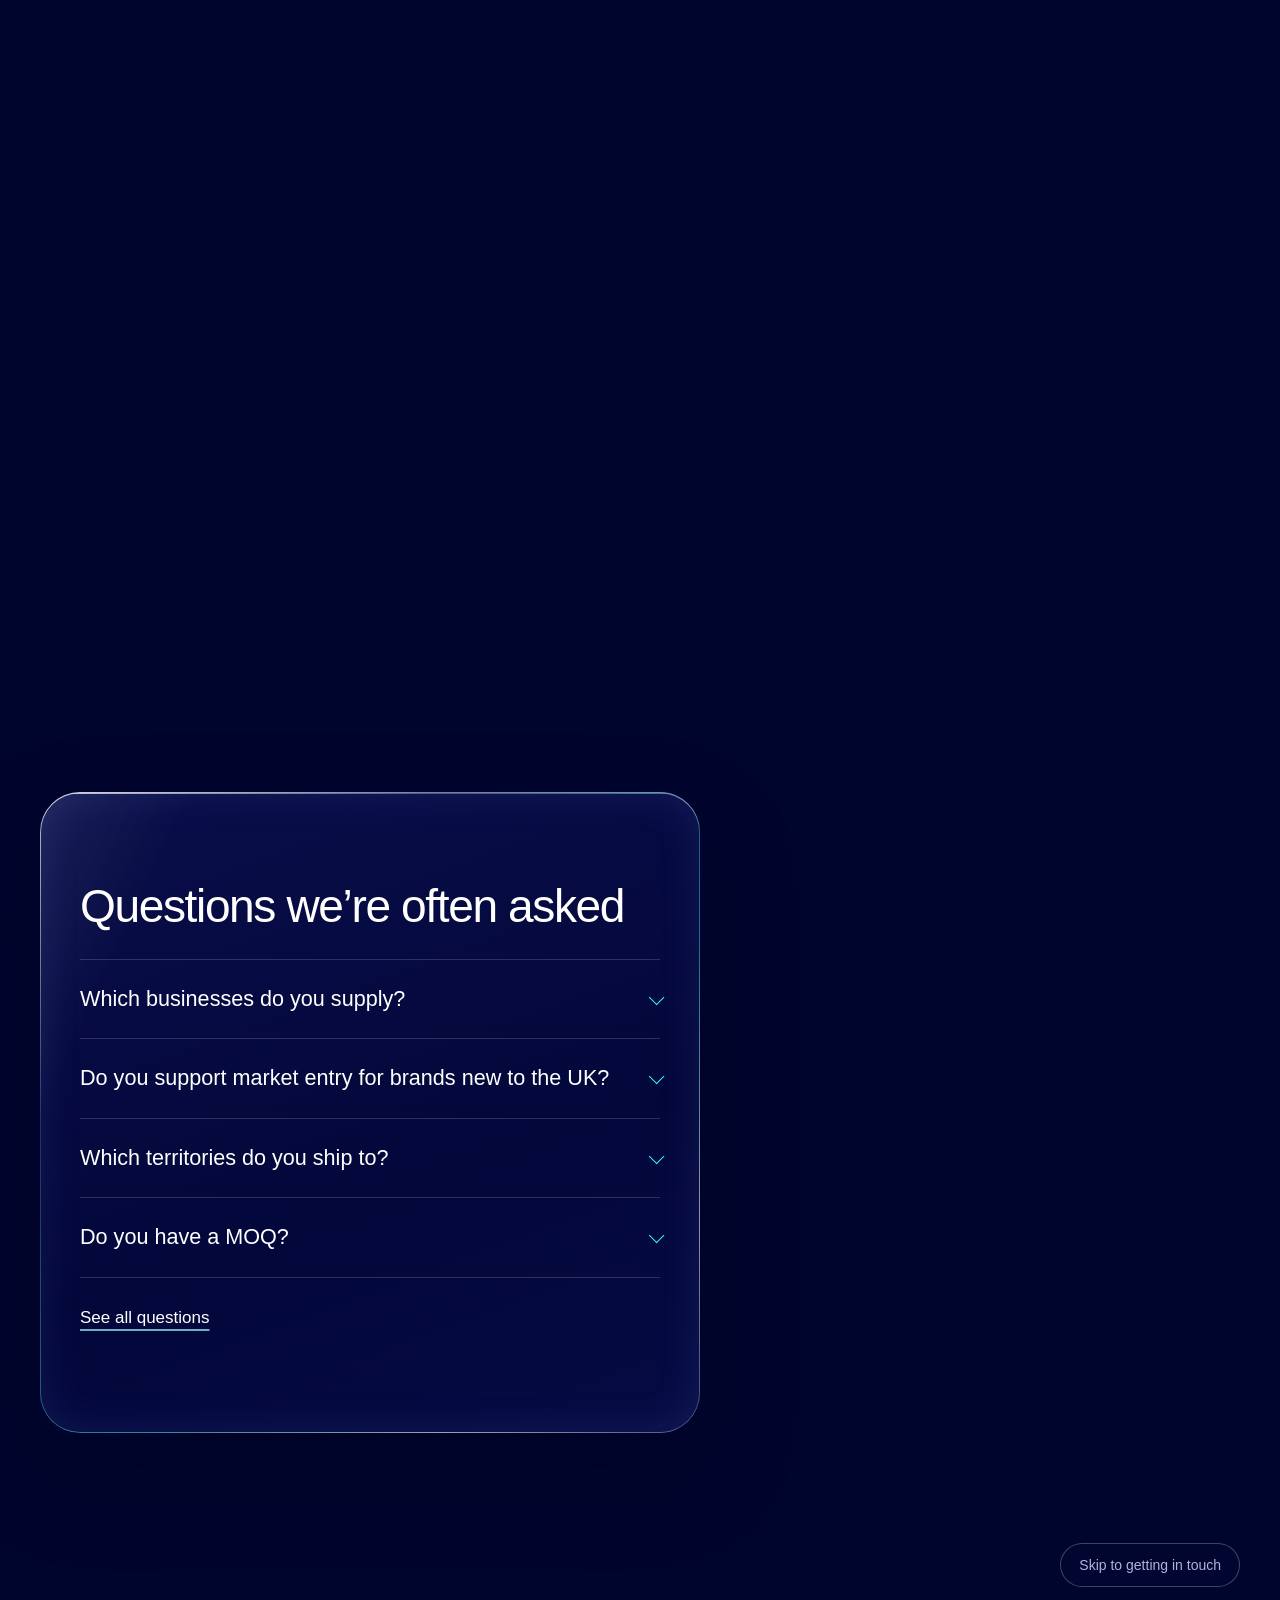
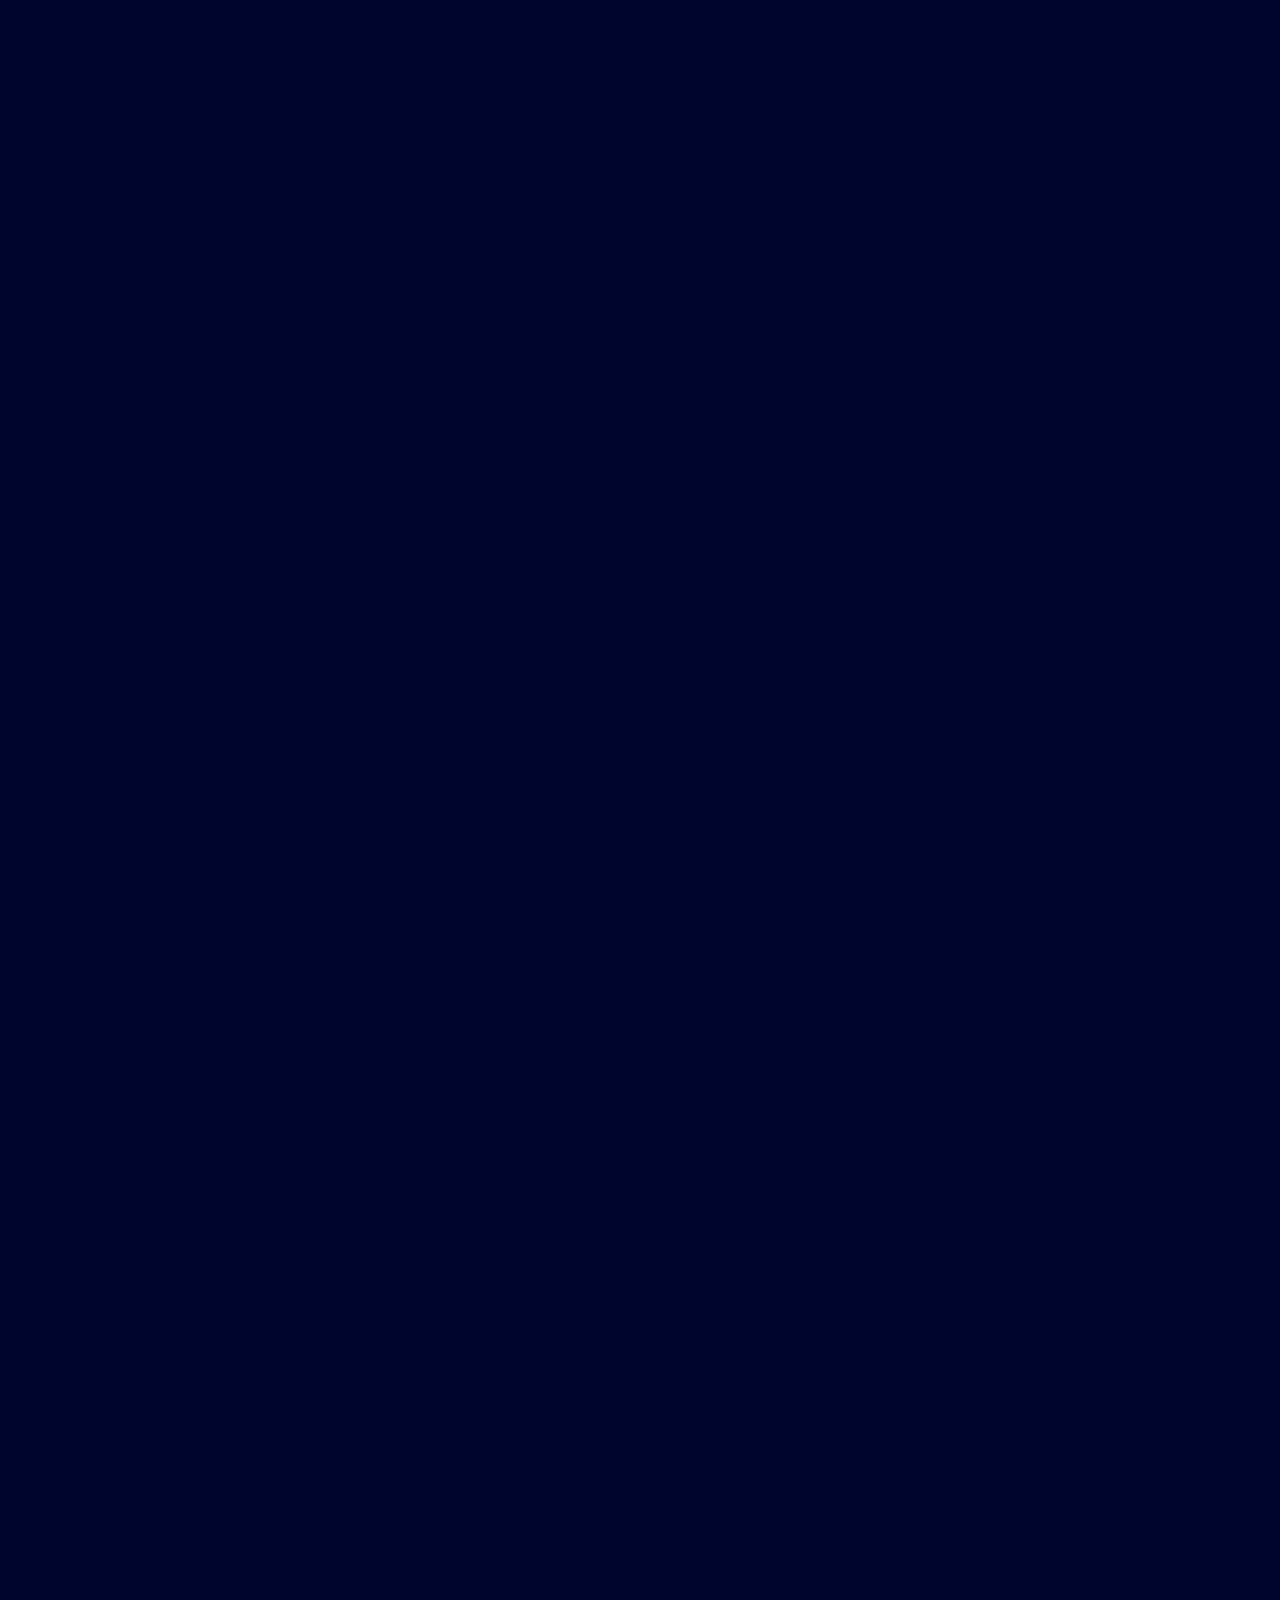
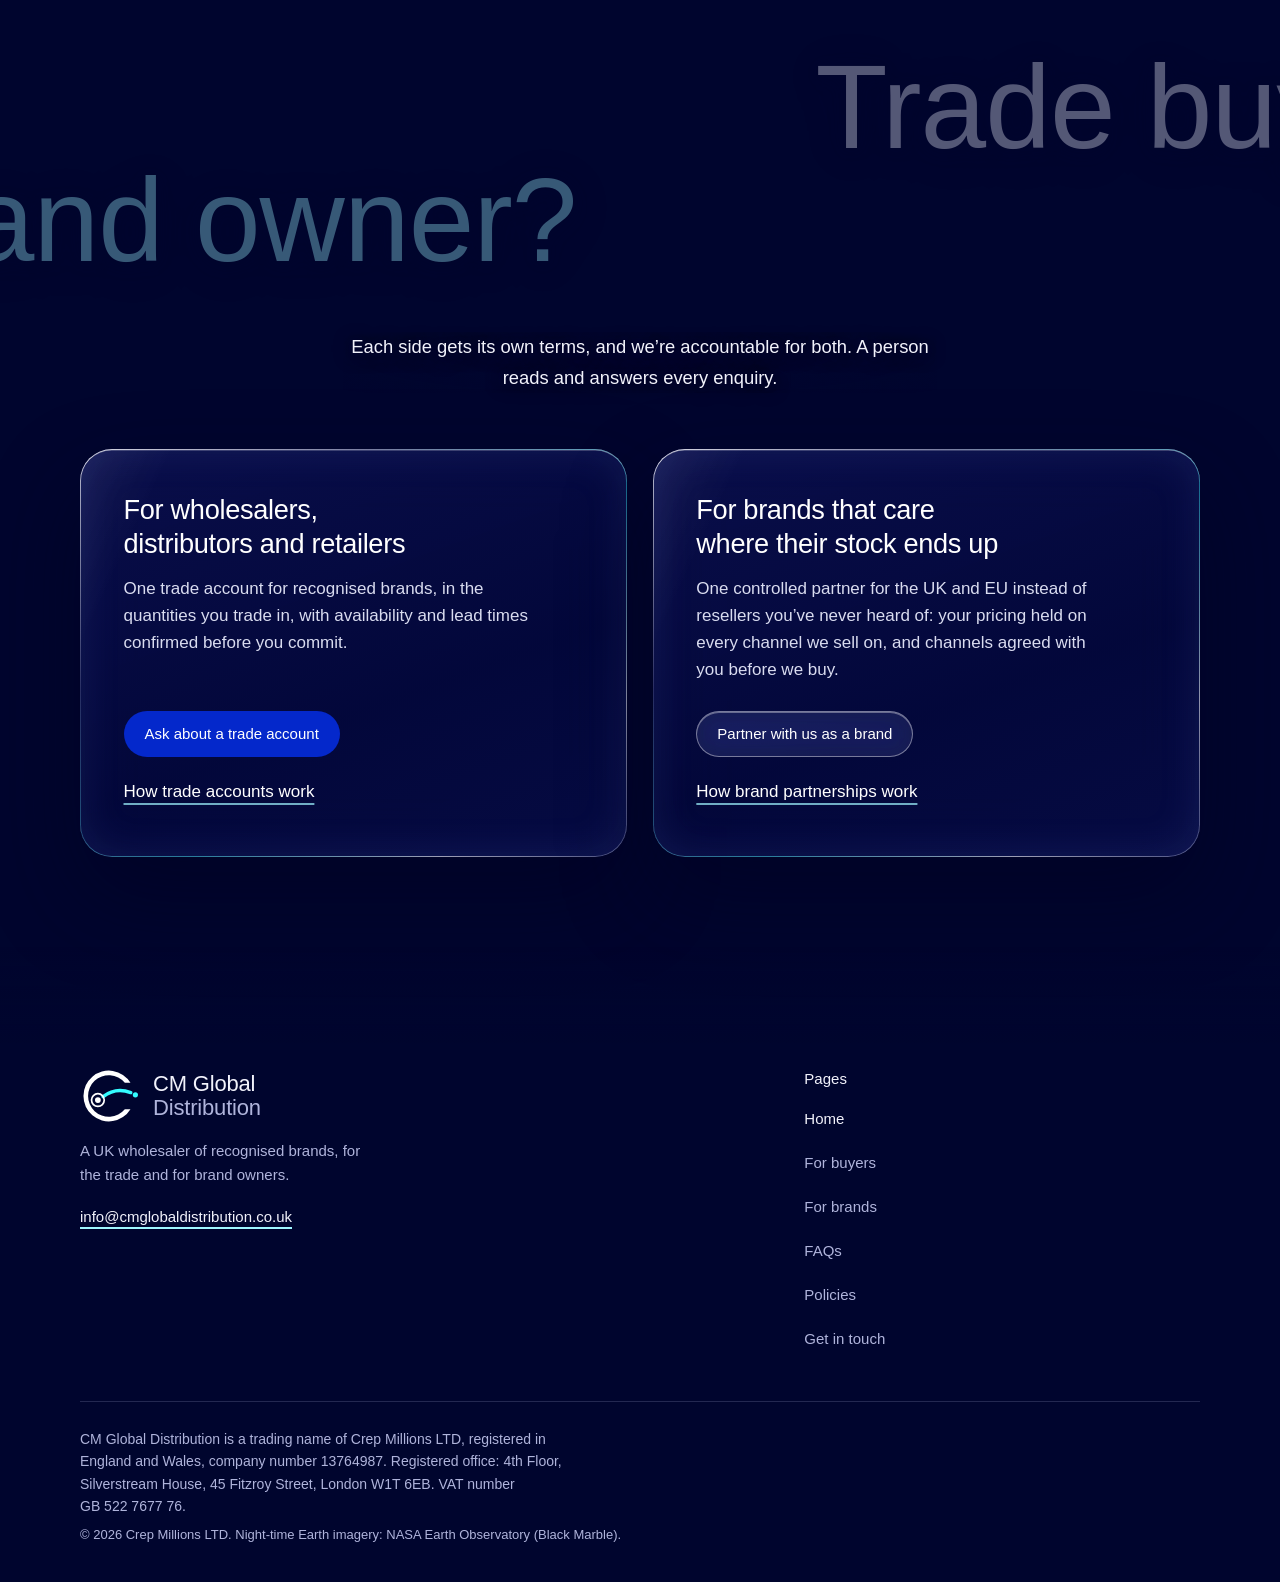
==== commit 6416f573: "Publish site from c66db76" ====
--- a/index.html
+++ b/index.html
@@ -19,6 +19,7 @@
   <link rel="preload" href="assets/fonts/hanken-grotesk-latin-300-normal.woff2" as="font" type="font/woff2" crossorigin>
   <link rel="preload" href="assets/fonts/hanken-grotesk-latin-400-normal.woff2" as="font" type="font/woff2" crossorigin>
   <link rel="icon" href="assets/favicon.svg" type="image/svg+xml">
+  <link rel="apple-touch-icon" href="assets/apple-touch-icon.png">
   <link rel="stylesheet" href="styles.css">
   <script>try{var l=localStorage.getItem('cm-lang'),d=document.documentElement;if(l&&l!=='en'){d.lang=l;if(l==='ar')d.dir='rtl';d.classList.add('i18n-wait');setTimeout(function(){d.classList.remove('i18n-wait')},2500)}}catch(e){}</script>
   <script>if (!matchMedia('(prefers-reduced-motion: reduce)').matches && document.documentElement.dir !== 'rtl') document.documentElement.classList.add('hero-letters');</script>
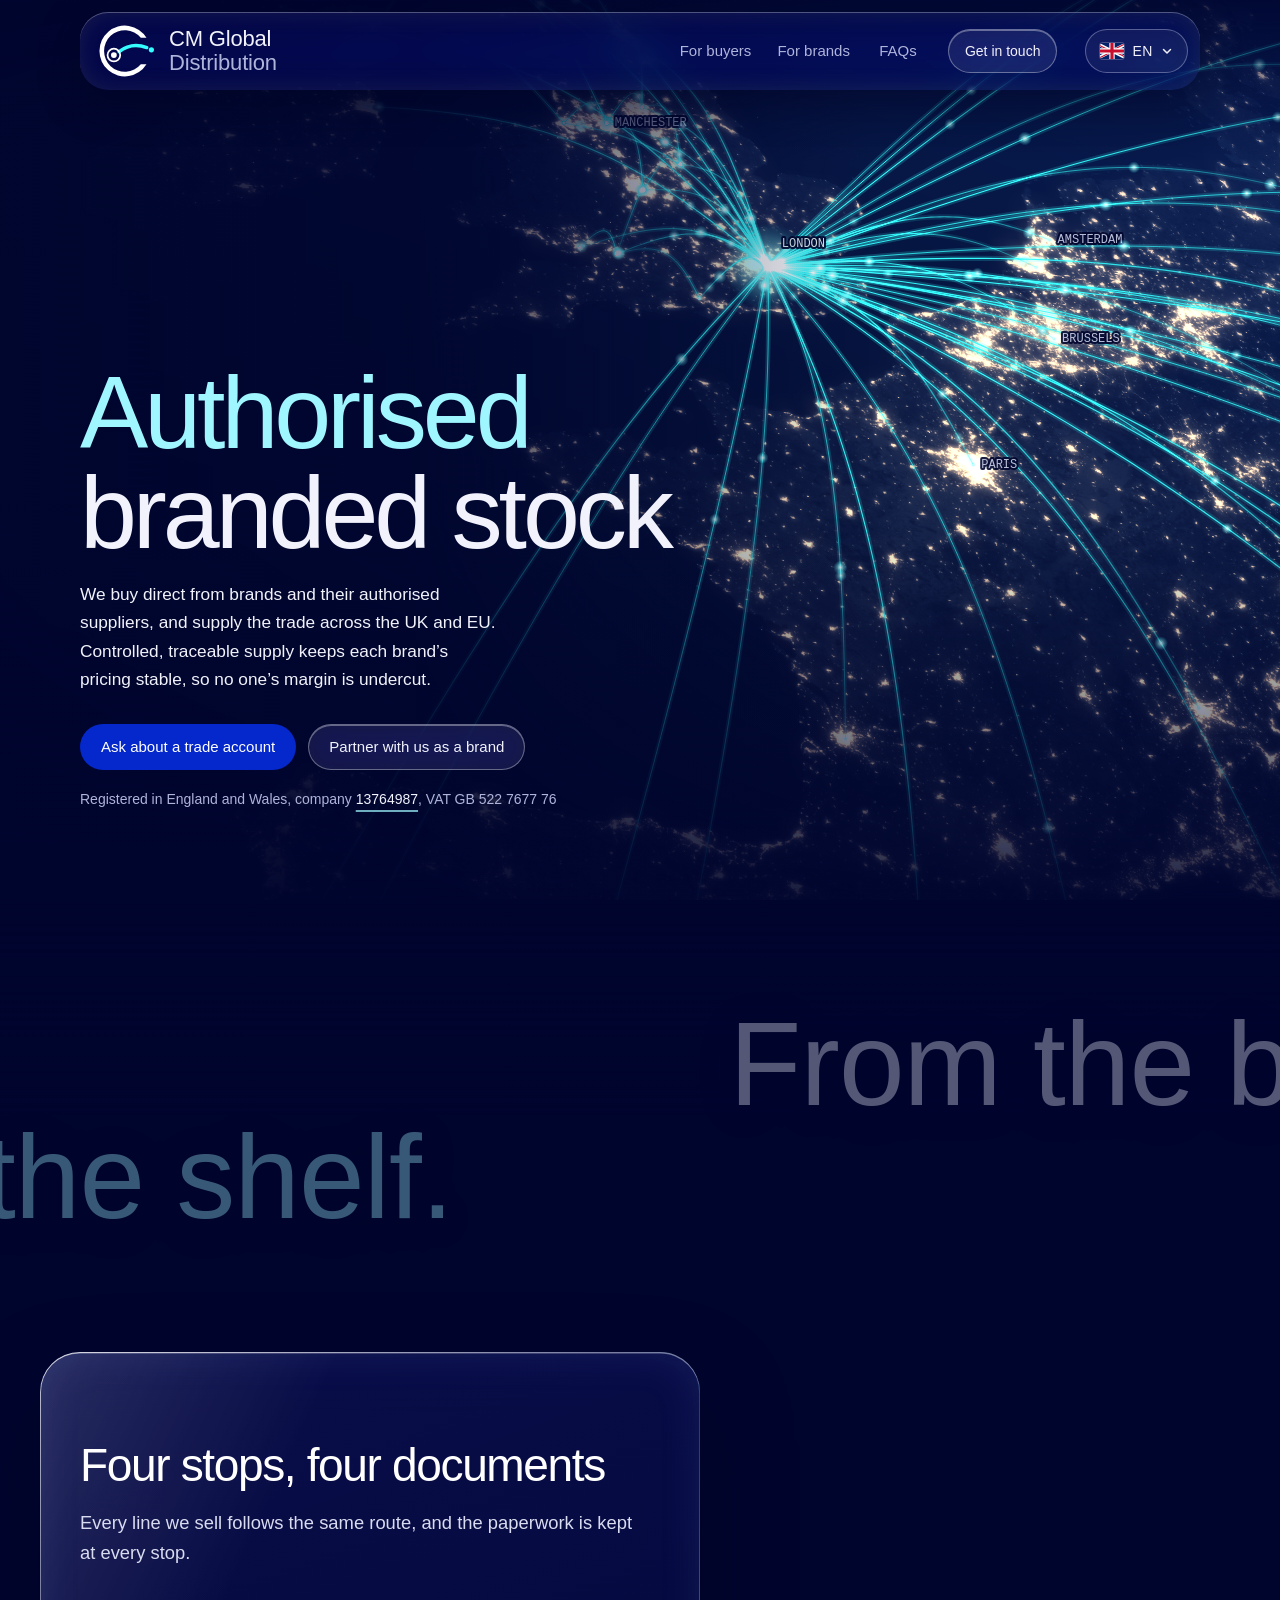
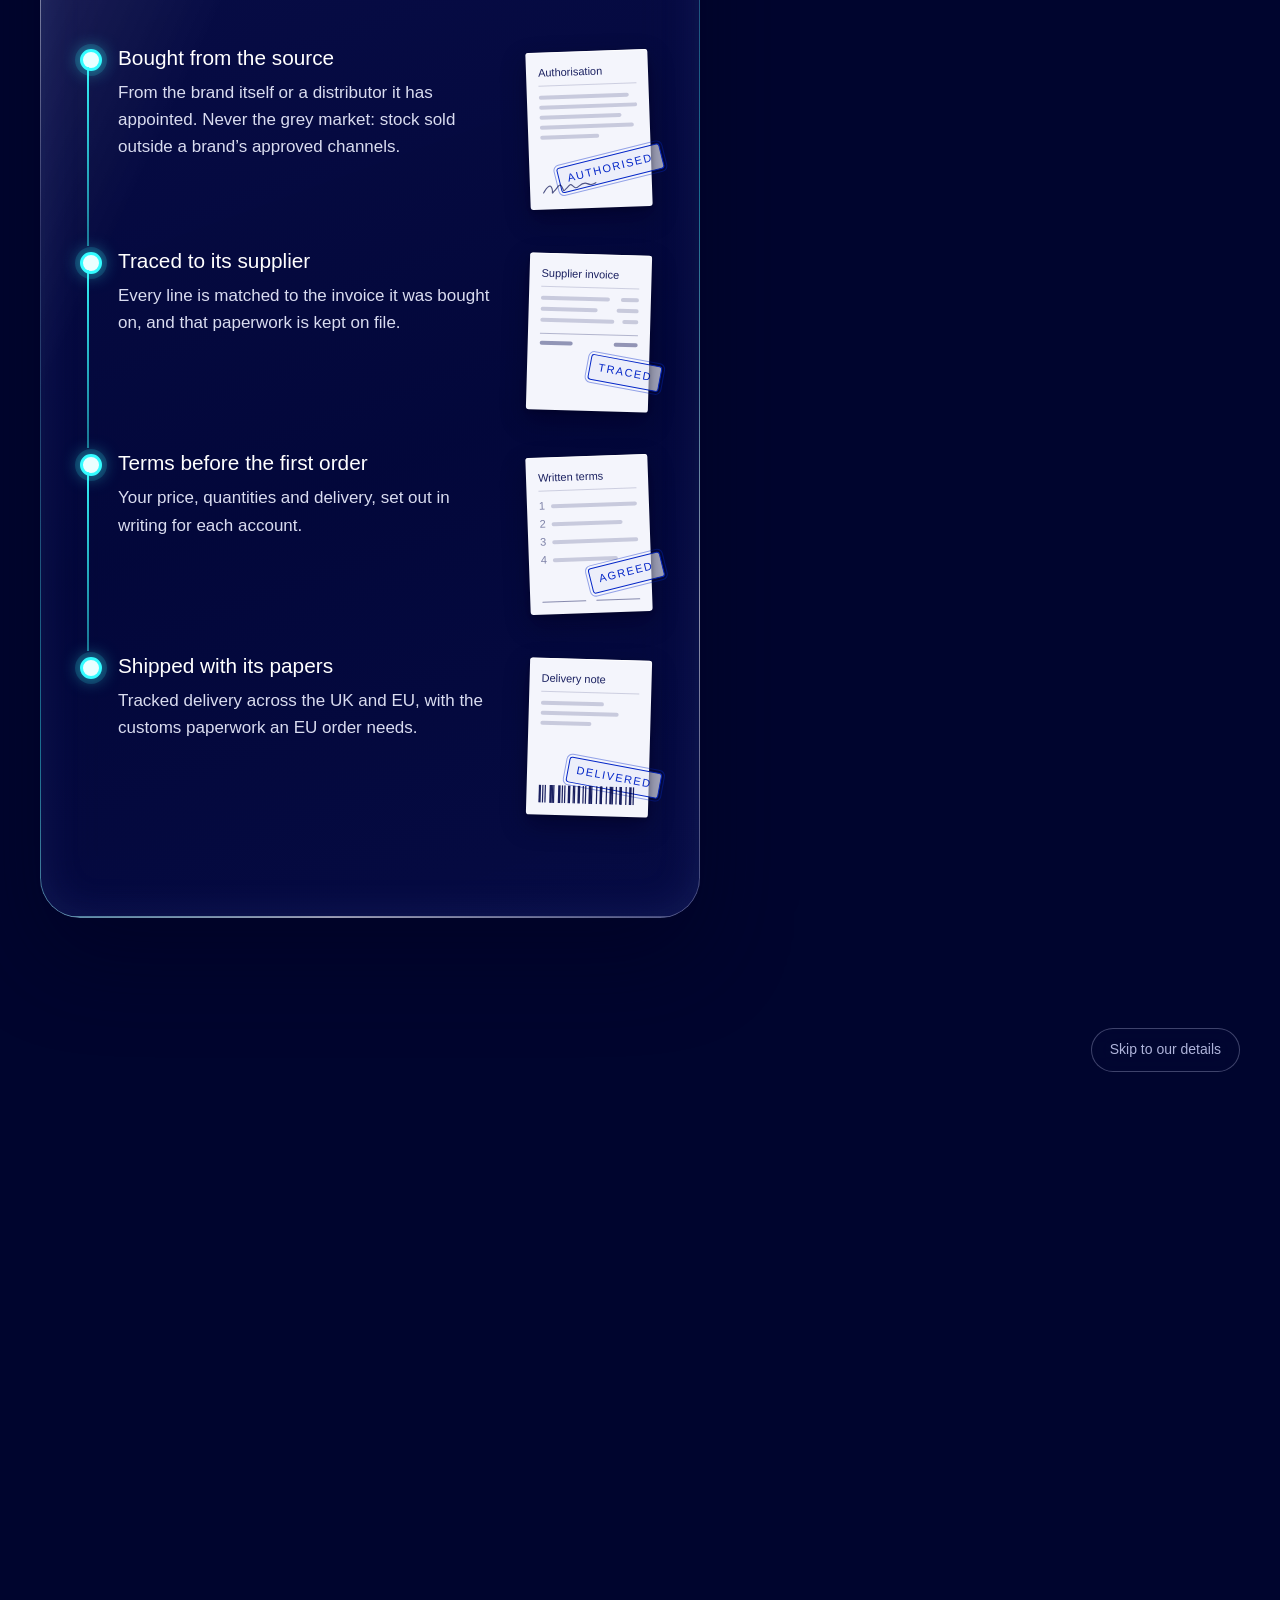
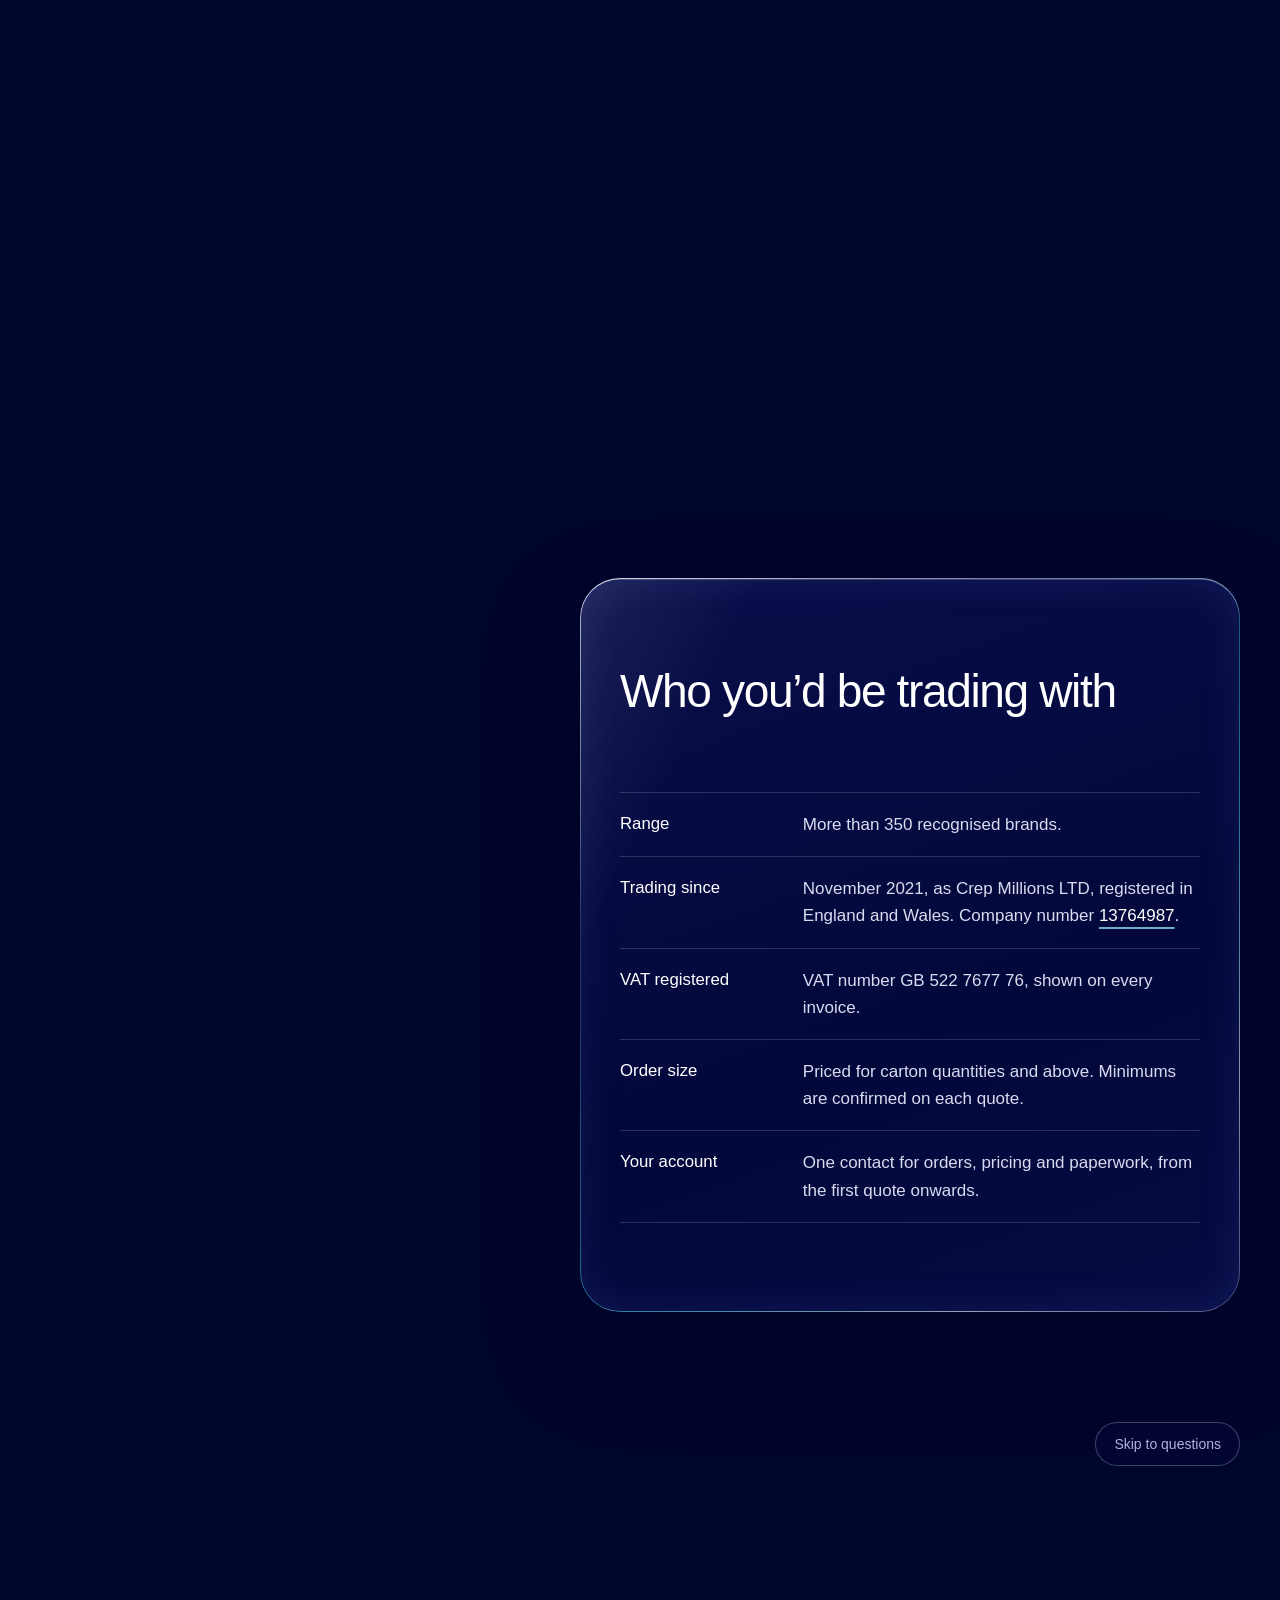
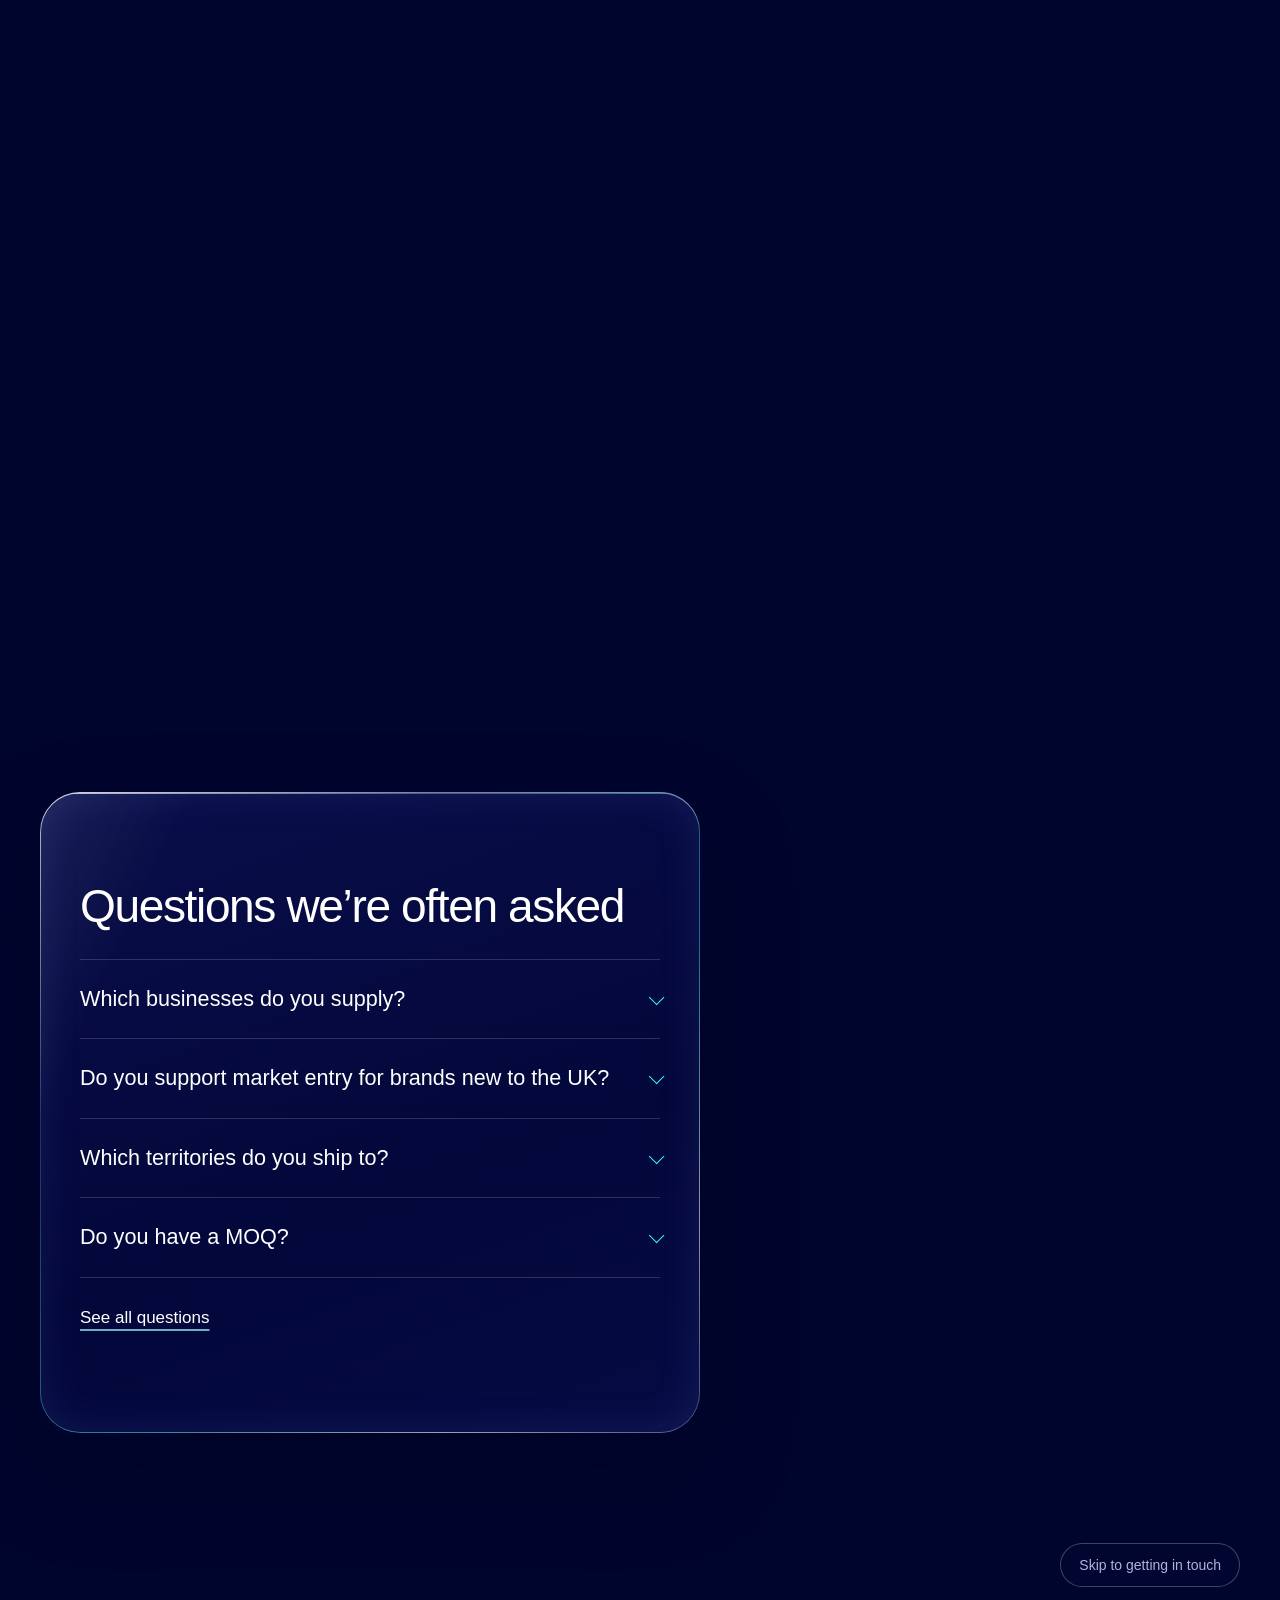
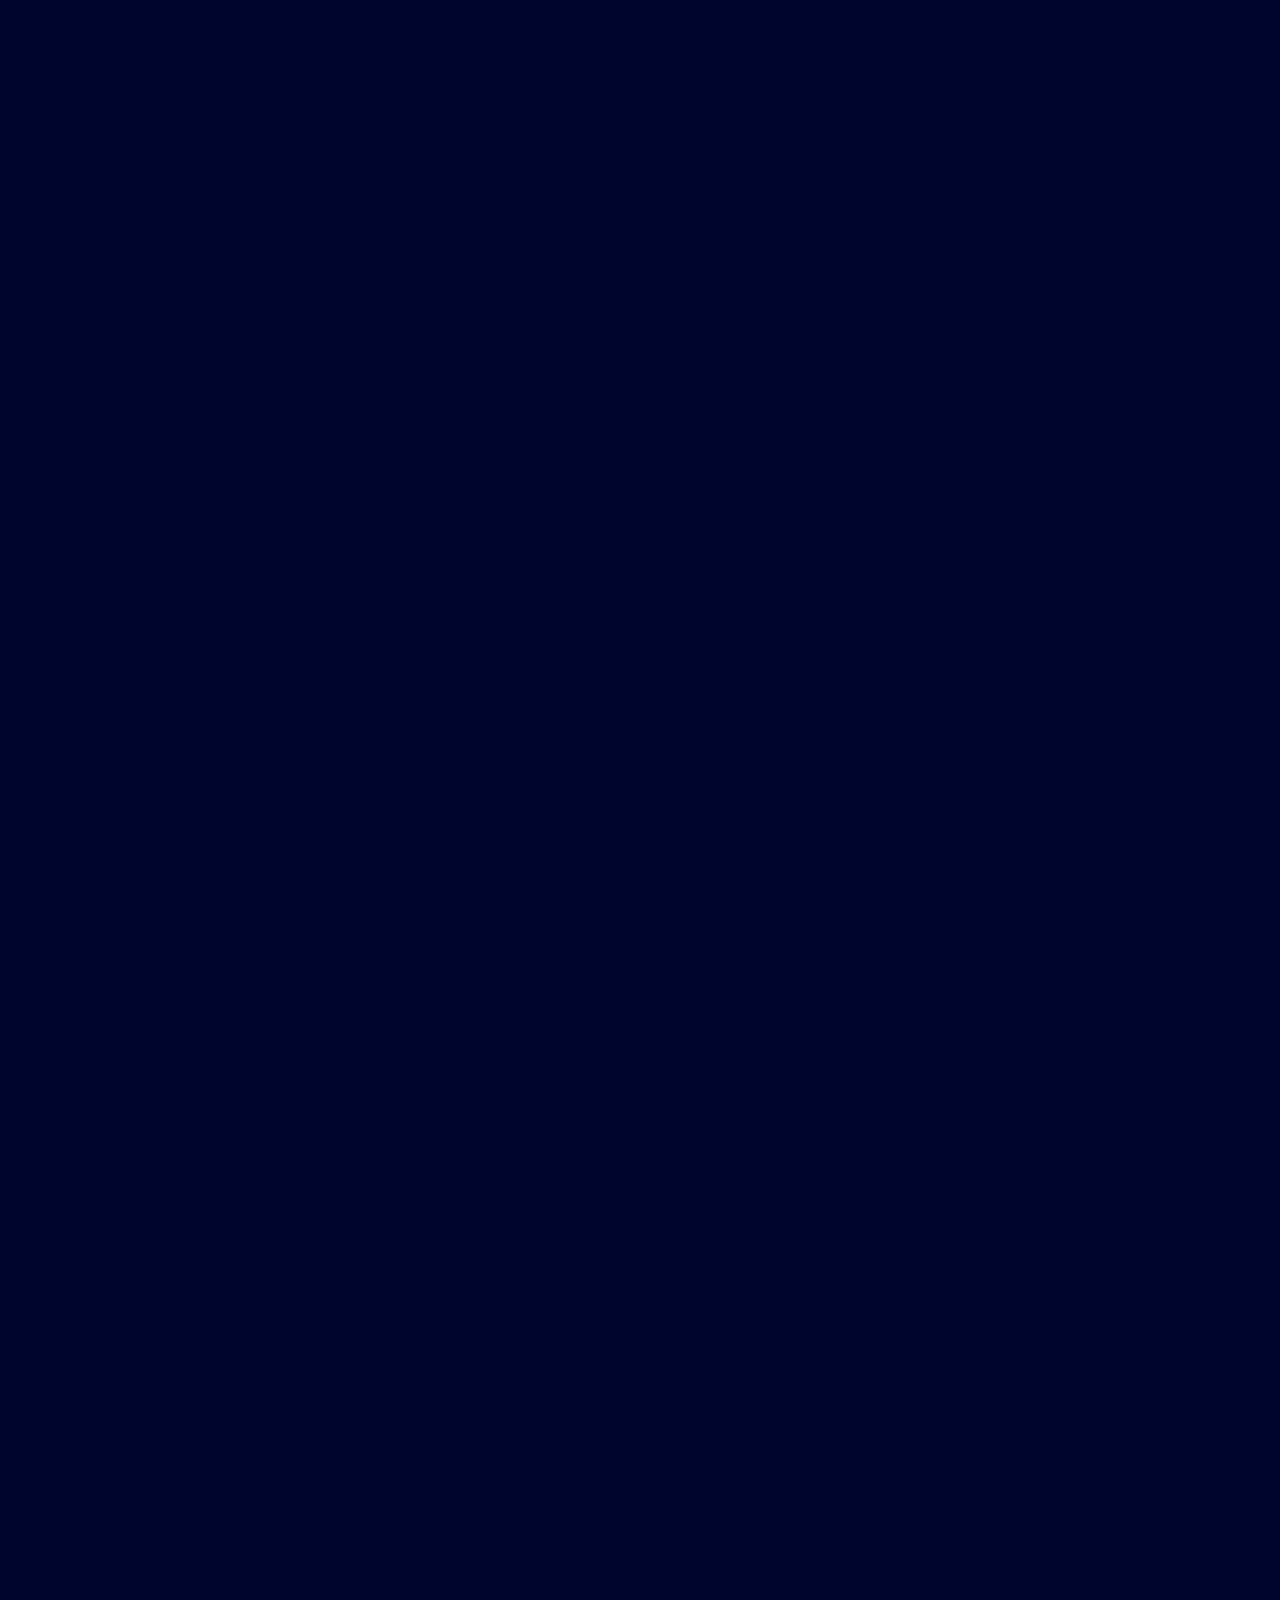
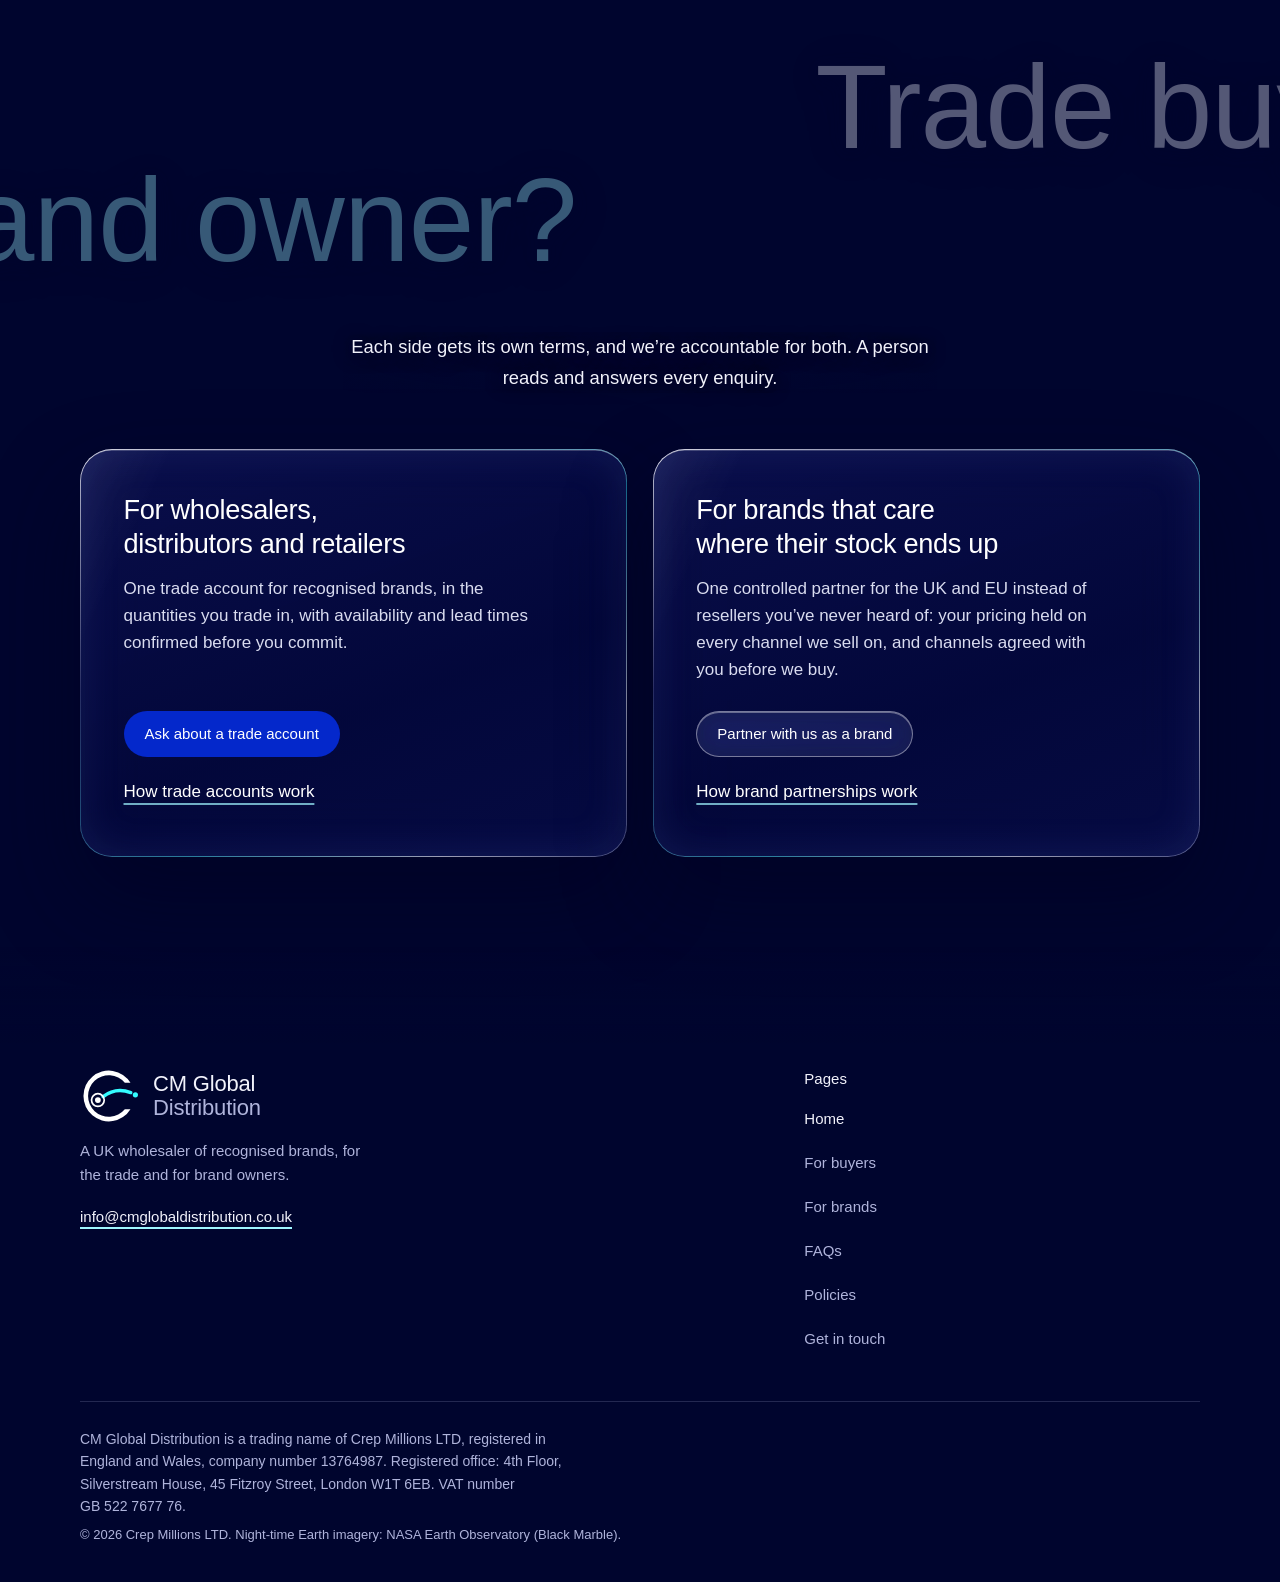
==== commit 3e645740: "Publish site from fa8dcf1" ====
--- a/index.html
+++ b/index.html
@@ -80,7 +80,7 @@
           <h1 class="display hero-title" id="hero-title" aria-label="Authorised branded stock"><span class="hero-word" aria-hidden="true" data-i18n-ctx="headline">Authorised</span><span class="hero-main" aria-hidden="true" data-i18n-ctx="headline">branded stock</span></h1>
         </div>
         <div>
-          <p class="lede">We buy direct from brands and their authorised suppliers, and supply the trade across the UK and EU. Written terms keep each brand&rsquo;s pricing stable, so no one&rsquo;s margin is undercut.</p>
+          <p class="lede">We buy direct from brands and their authorised suppliers, and supply the trade across the UK and EU. Controlled, traceable supply keeps each brand&rsquo;s pricing stable, so no one&rsquo;s margin is undercut.</p>
           <div class="actions">
             <a class="btn btn-signal" href="contact.html?type=trade">Ask about a trade account</a>
             <a class="btn btn-line" href="contact.html?type=brand">Partner with us as a brand</a>
--- a/styles.css
+++ b/styles.css
@@ -333,6 +333,12 @@
 .checklist svg { width: 18px; height: 18px; margin-top: 4px; color: var(--signal); }
 .checklist strong { display: block; font-family: var(--display); font-weight: 400; font-size: 1.12rem; color: var(--carbon); }
 .checklist span { color: var(--slate); }
+/* On the plain dark band the light-card colours would vanish, so use the dark-surface ones */
+.band:not(.band-light) .checklist { border-top-color: rgba(255, 255, 255, 0.16); }
+.band:not(.band-light) .checklist li { border-bottom-color: rgba(255, 255, 255, 0.16); }
+.band:not(.band-light) .checklist strong { color: var(--on-ink); }
+.band:not(.band-light) .checklist span { color: var(--on-ink-soft); }
+.band:not(.band-light) .checklist svg { color: var(--cyan); }
 
 /* CTA band */
 .cta { display: grid; grid-template-columns: minmax(0, 1.3fr) auto; gap: 40px; align-items: end; }
@@ -931,3 +937,62 @@
   .lang-list { left: 0; right: 0; width: auto; top: calc(100% + 8px); transform-origin: top center; }
 }
 @media (max-width: 400px) { .lang-button { gap: 6px; padding: 0 11px; } .lang-chevron { display: none; } }
+
+/* ---------- For brands: the price chart, the two supply chains and the channels ----------
+   The page turns on one idea, that controlled supply keeps a listing's price stable, so it
+   leads with a picture of exactly that: one line holding, one sliding. Drawn once, slowly and
+   level, as it comes into view; with reduced motion it is simply shown. */
+.price-card { margin: 0; padding: 22px 22px 18px; background: var(--ink); border: 1px solid var(--line-ink); border-radius: 12px; box-shadow: 0 24px 60px rgba(0, 3, 30, 0.45); }
+.price-card figcaption b { display: block; font-family: var(--display); font-weight: 400; font-size: 1.15rem; color: var(--on-ink); }
+.price-card figcaption span { display: block; margin-top: 2px; font-size: 0.8125rem; color: var(--on-ink-soft); }
+.price-chart { display: block; width: 100%; height: auto; margin-top: 14px; overflow: visible; }
+.price-chart .grid line { stroke: var(--line-ink); stroke-width: 1; }
+.price-chart path { fill: none; stroke-width: 3; stroke-linecap: round; stroke-dasharray: 1; stroke-dashoffset: 0; }
+.price-chart .line-held { stroke: var(--cyan); filter: drop-shadow(0 0 6px rgba(52, 252, 255, 0.45)); }
+.price-chart .line-slide { stroke: var(--error-dark); stroke-dasharray: 0.012 0.018; opacity: 0.9; }
+.price-chart .dot-held { fill: var(--cyan); }
+.price-chart .dot-slide { fill: var(--error-dark); }
+.price-chart text { font-family: var(--mono); font-size: 13px; font-weight: 500; }
+.price-chart .val-held { fill: var(--cyan); }
+.price-chart .val-slide { fill: var(--error-dark); }
+.price-legend { list-style: none; padding: 0; margin: 14px 0 0; display: grid; gap: 6px; font-size: 0.875rem; color: var(--on-ink-soft); }
+.price-legend li { display: flex; align-items: center; gap: 10px; }
+.price-legend i { width: 18px; height: 3px; border-radius: 2px; flex: none; }
+.price-legend .is-held i { background: var(--cyan); }
+.price-legend .is-slide i { background: repeating-linear-gradient(90deg, var(--error-dark) 0 4px, transparent 4px 7px); }
+/* Drawing: the held line runs out level; the sliding one is masked in behind it */
+.price-card.is-waiting .line-held { stroke-dashoffset: 1; }
+.price-card.is-waiting .line-slide { clip-path: inset(0 100% 0 0); }
+.price-card.is-waiting .grid, .price-card.is-waiting circle, .price-card.is-waiting text { opacity: 0; }
+.price-card .line-held { transition: stroke-dashoffset 1.8s cubic-bezier(0.33, 0, 0.2, 1); }
+.price-card .line-slide { transition: clip-path 1.8s cubic-bezier(0.33, 0, 0.2, 1) 0.15s; }
+.price-card .grid { transition: opacity 0.6s ease; }
+.price-card circle, .price-card text { transition: opacity 0.5s ease 1.7s; }
+@media (prefers-reduced-motion: reduce) { .price-card *, .price-card .line-held, .price-card .line-slide { transition: none !important; } }
+
+.flows { display: grid; grid-template-columns: minmax(0, 1.25fr) minmax(0, 1fr); gap: clamp(16px, 2.4vw, 28px); }
+.flow { padding: clamp(22px, 2.6vw, 30px); border: 1px solid var(--line-ink); border-radius: 12px; background: rgba(6, 16, 90, 0.35); }
+.flow-held { border-color: rgba(52, 252, 255, 0.45); box-shadow: inset 0 0 0 1px rgba(52, 252, 255, 0.12); }
+.flow-title { font-family: var(--mono); font-size: 0.75rem; letter-spacing: 0.085em; text-transform: uppercase; color: var(--on-ink-soft); }
+.flow-held .flow-title { color: var(--cyan-soft); }
+.chain { list-style: none; padding: 0; margin: 18px 0 0; display: grid; gap: 10px; }
+.chain li { position: relative; padding: 12px 16px; border-radius: 8px; background: var(--ink); border: 1px solid var(--line-ink); font-family: var(--display); font-size: 1.05rem; color: var(--on-ink); }
+.chain li span { display: block; margin-top: 2px; font-family: var(--body); font-size: 0.875rem; color: var(--on-ink-soft); }
+.chain li + li::before { content: ''; position: absolute; left: 24px; top: -11px; width: 2px; height: 10px; background: var(--line-ink); }
+.chain .is-risk { border-color: rgba(255, 154, 154, 0.55); }
+.chain .is-risk span { color: var(--error-dark); }
+.chain .is-us { border-color: var(--cyan); background: rgba(52, 252, 255, 0.08); }
+.chain .is-us span { color: var(--cyan-soft); }
+.flow-held .chain li + li::before { background: var(--cyan); }
+.flow-result { margin-top: 18px; font-size: 1rem; line-height: 1.55; color: var(--on-ink); }
+.flow-leak .flow-result { color: #ffd2d2; }
+
+.channels { display: grid; grid-template-columns: repeat(3, minmax(0, 1fr)); gap: clamp(14px, 2vw, 24px); }
+.channel { padding: clamp(22px, 2.4vw, 28px); border: 1px solid var(--silver); border-radius: 14px; background: rgba(0, 5, 46, 0.35); }
+.channel h3 { font-family: var(--display); font-weight: 400; font-size: 1.5rem; color: var(--carbon); }
+.channel > p { margin-top: 8px; color: var(--slate); }
+.ticks-tight { margin-top: 18px; }
+.ticks-tight li { padding-block: 10px; }
+@media (max-width: 960px) {
+  .flows, .channels { grid-template-columns: minmax(0, 1fr); }
+}
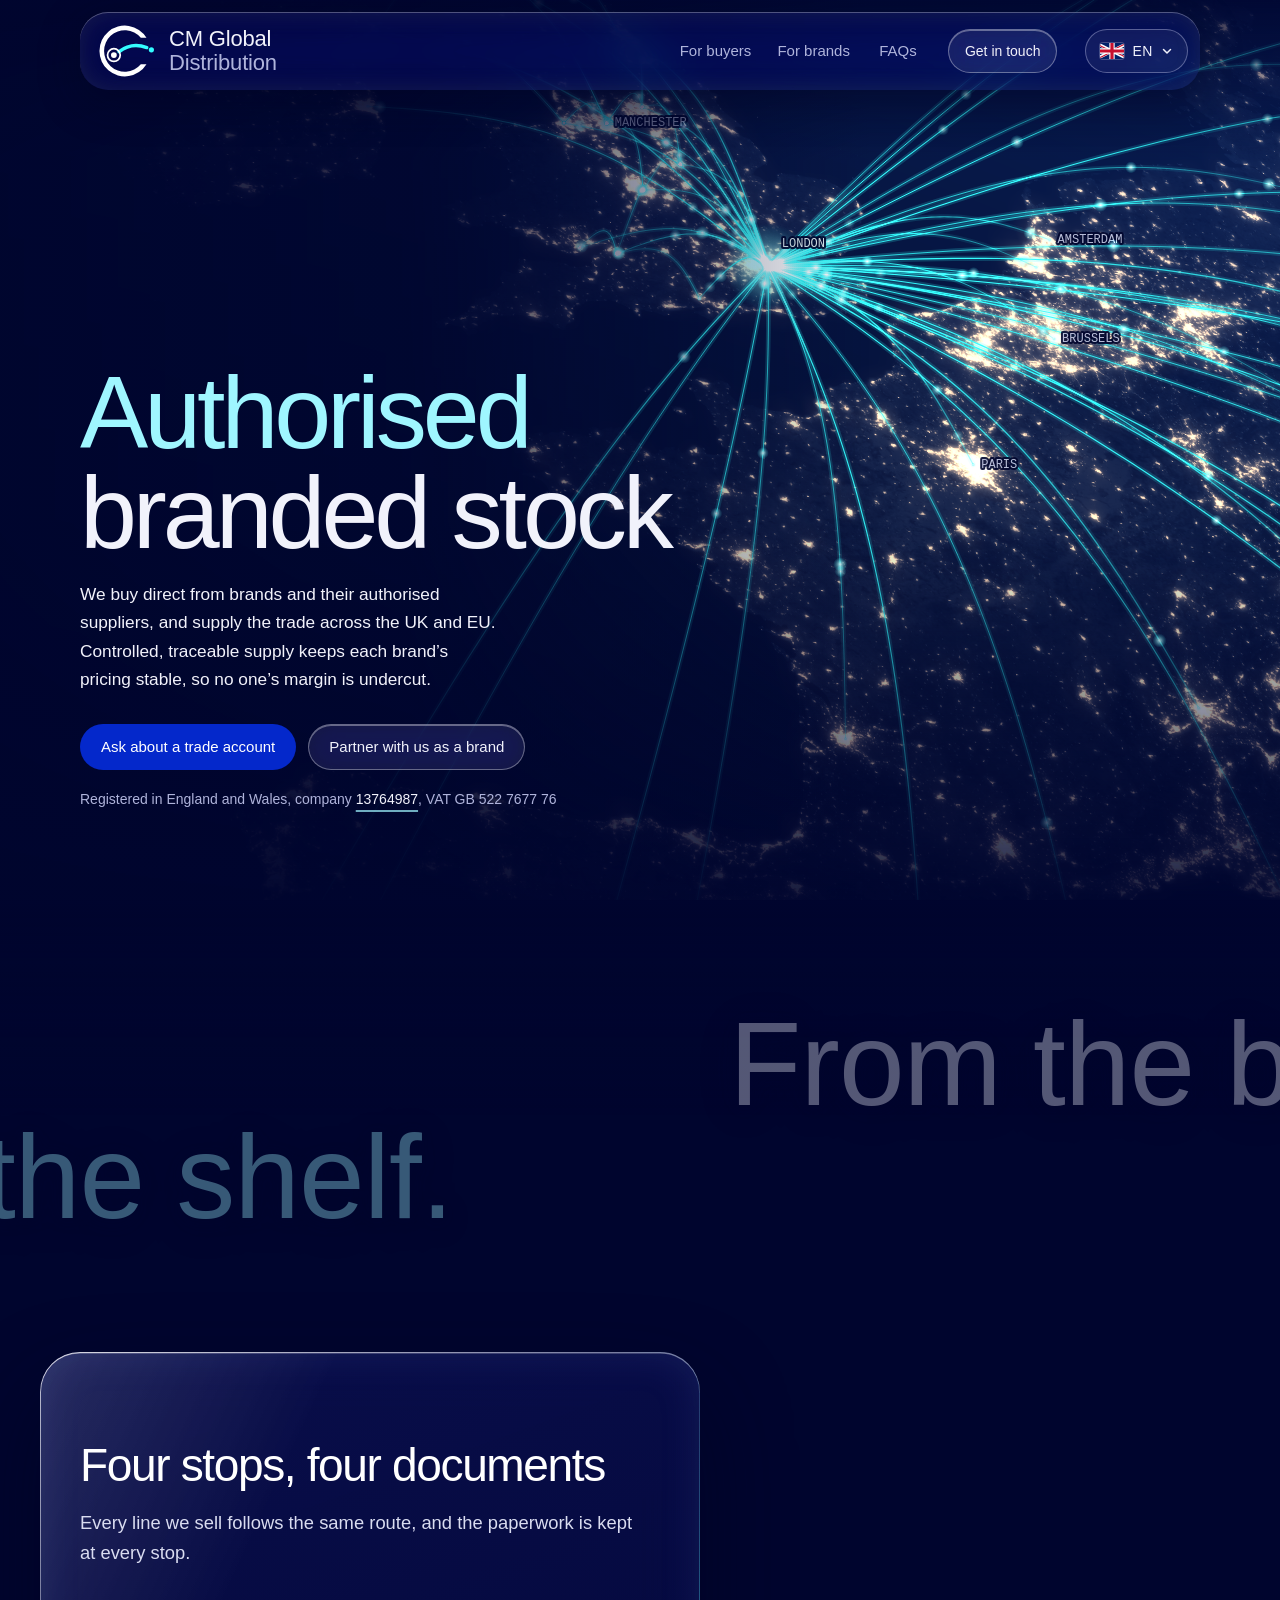
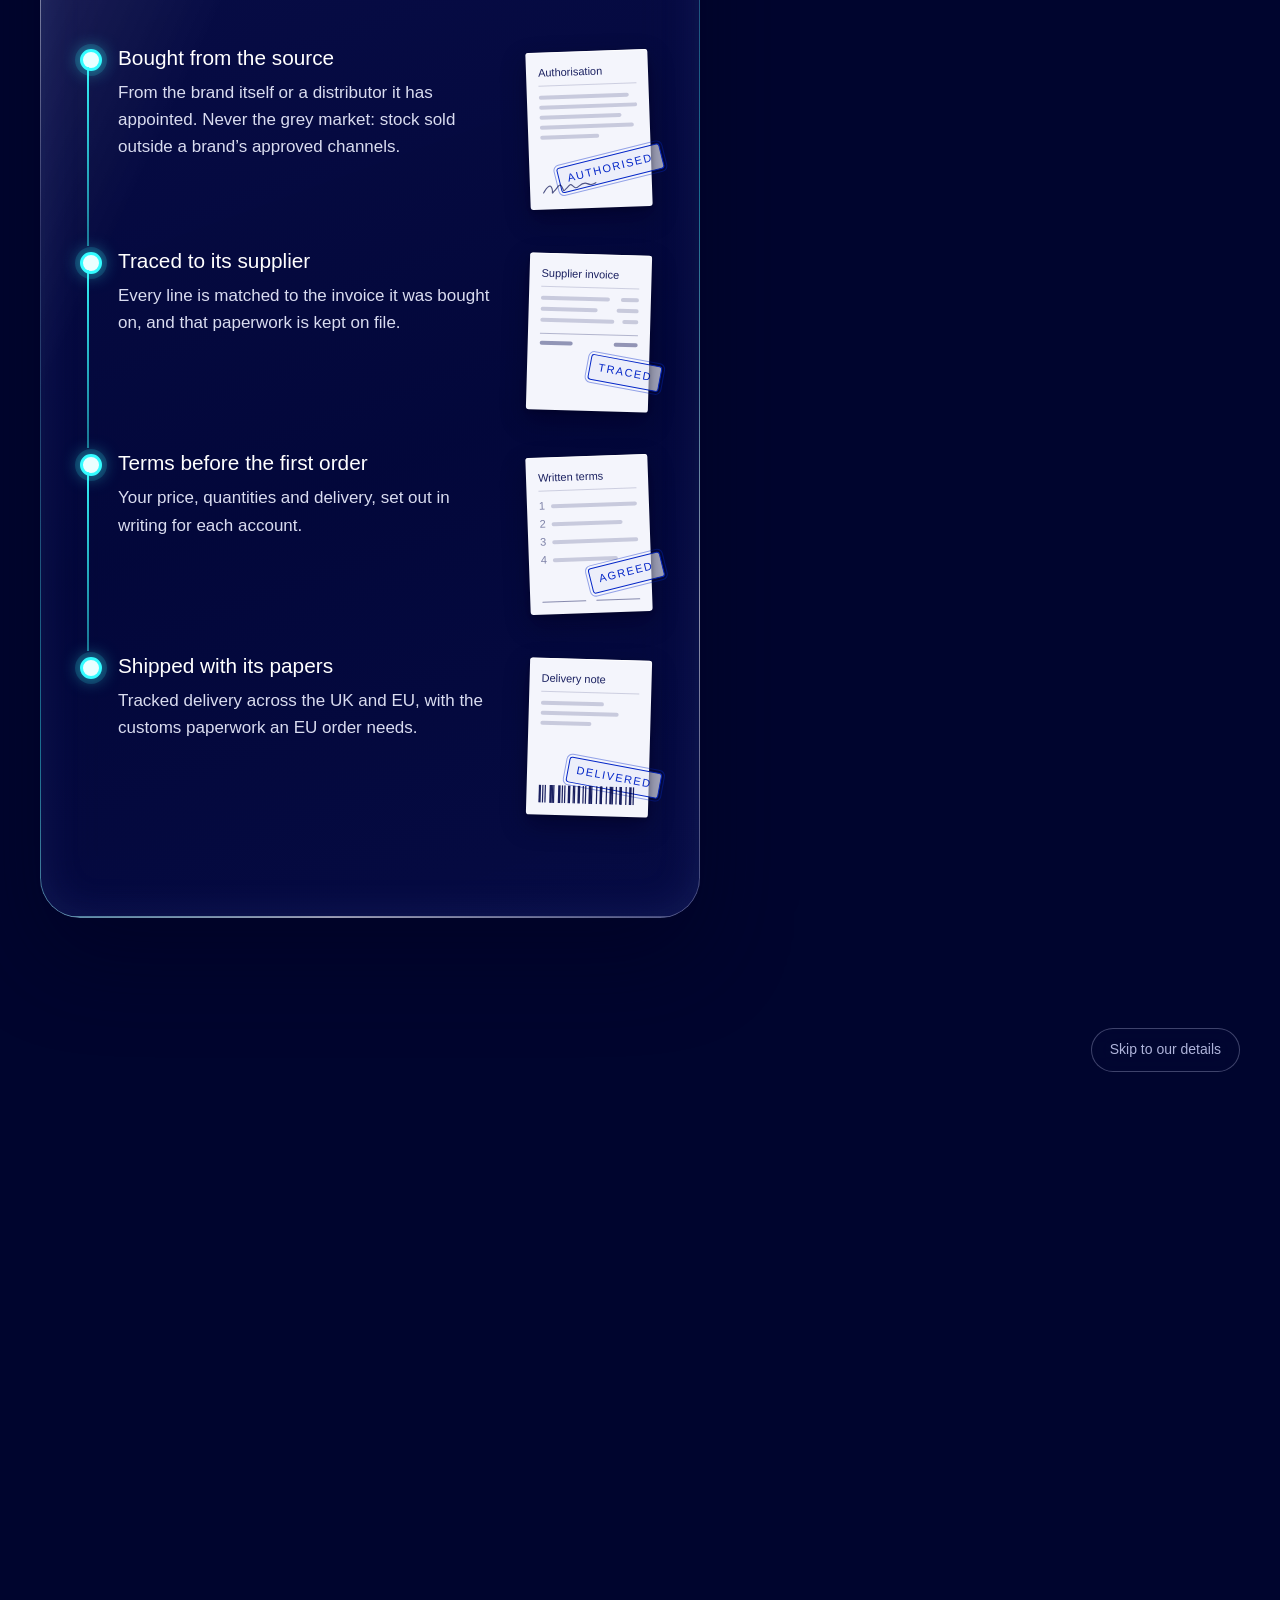
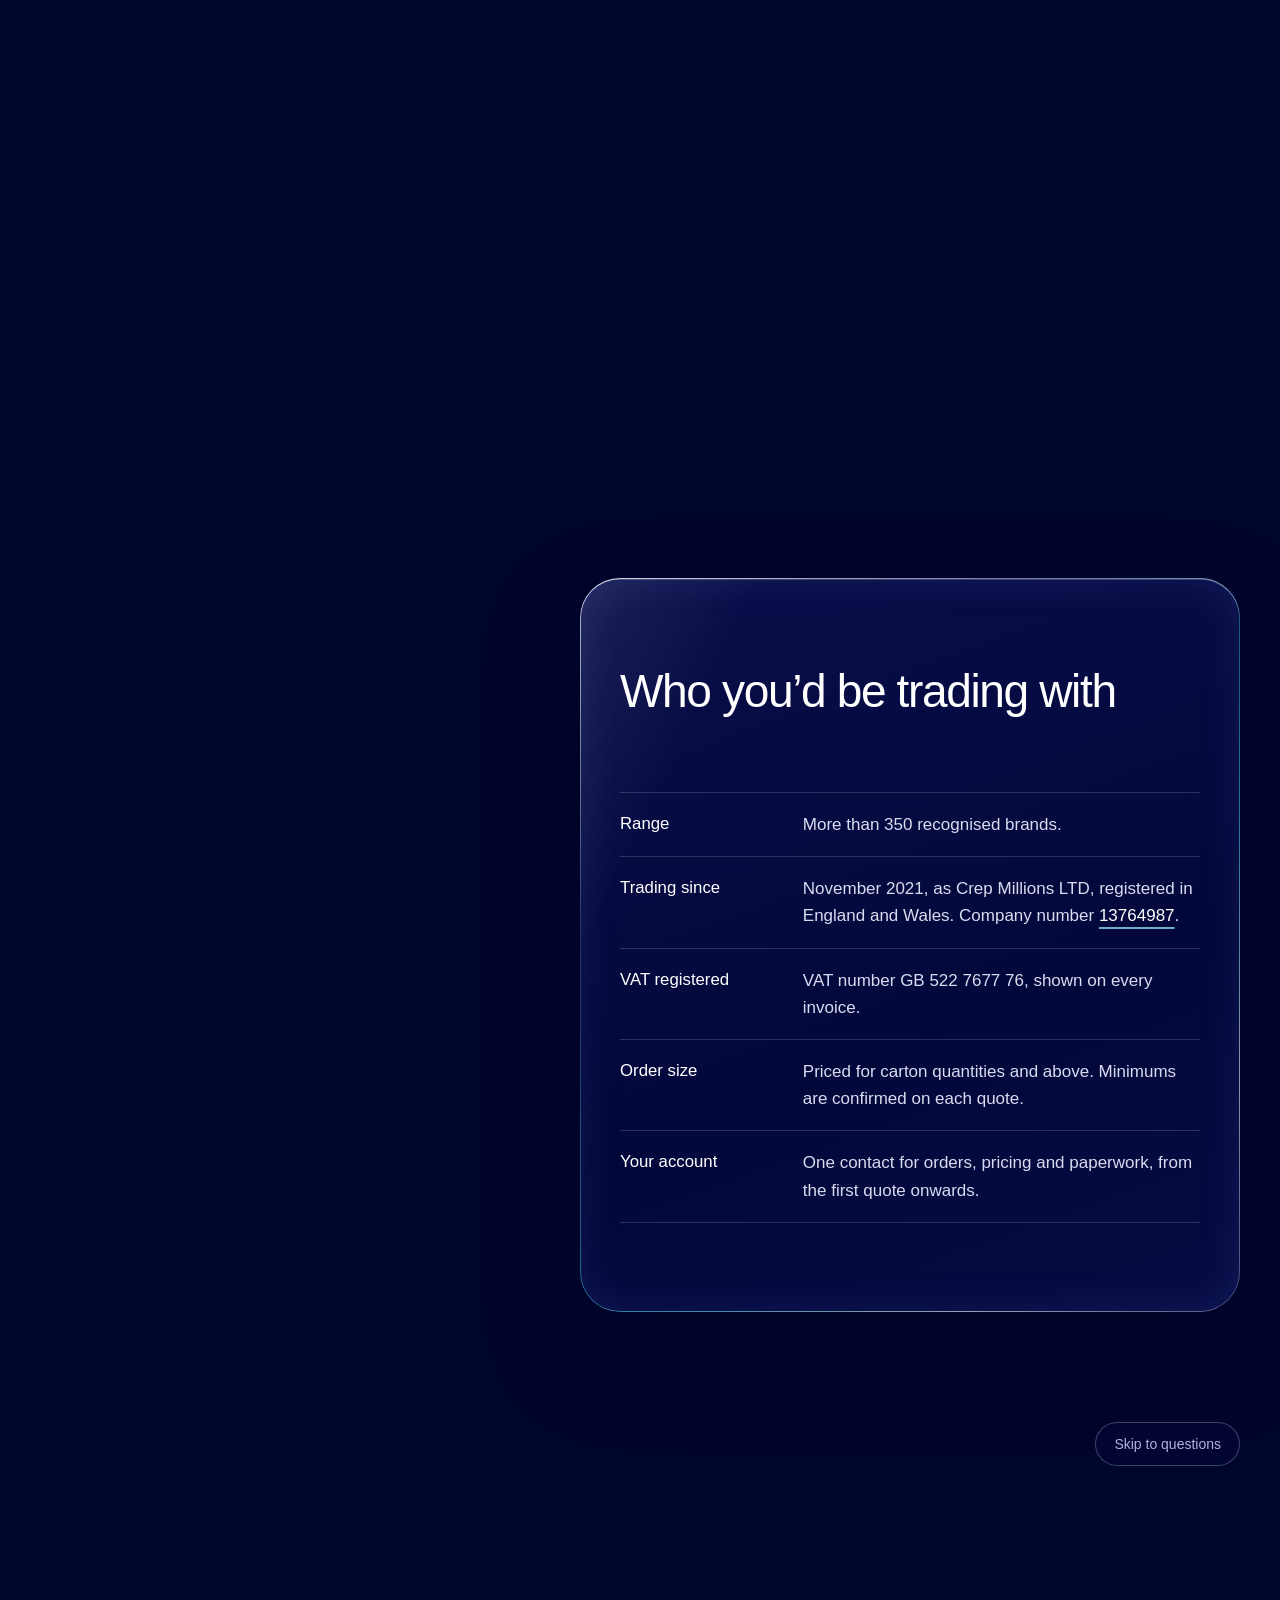
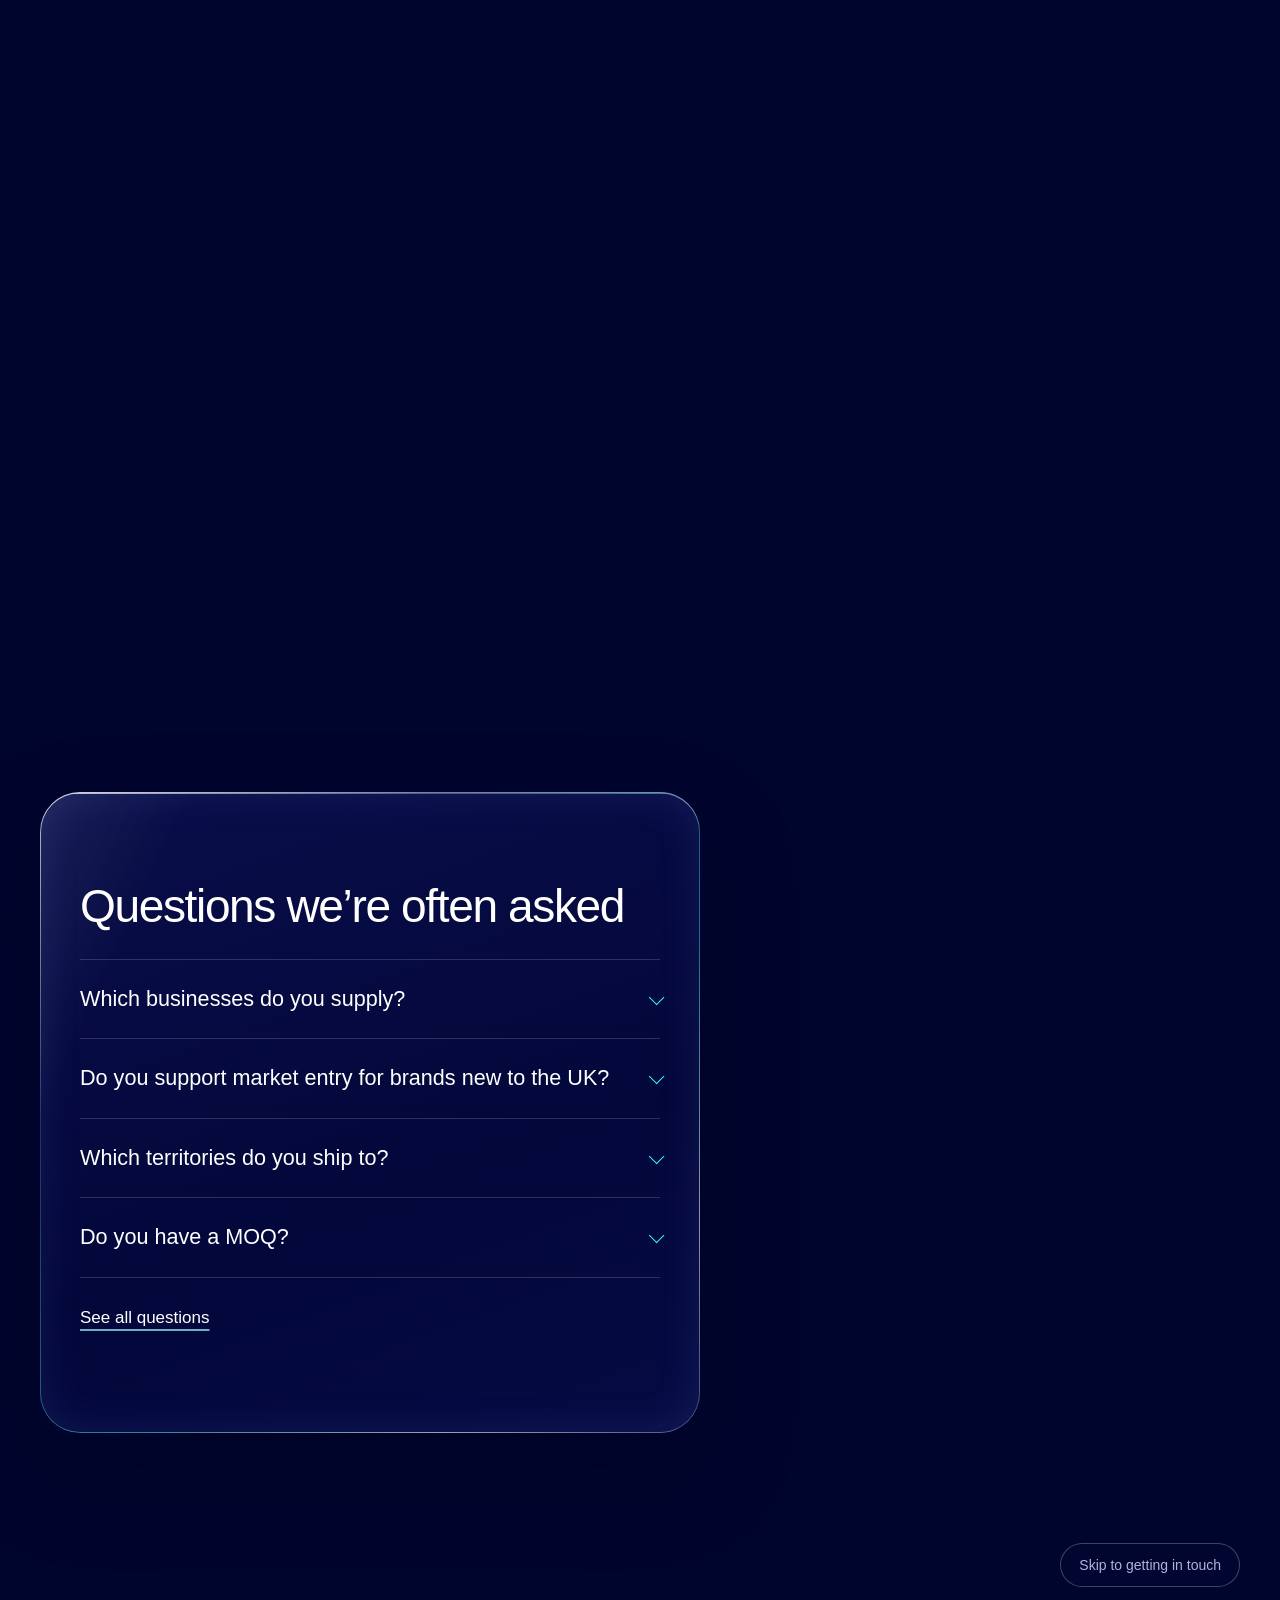
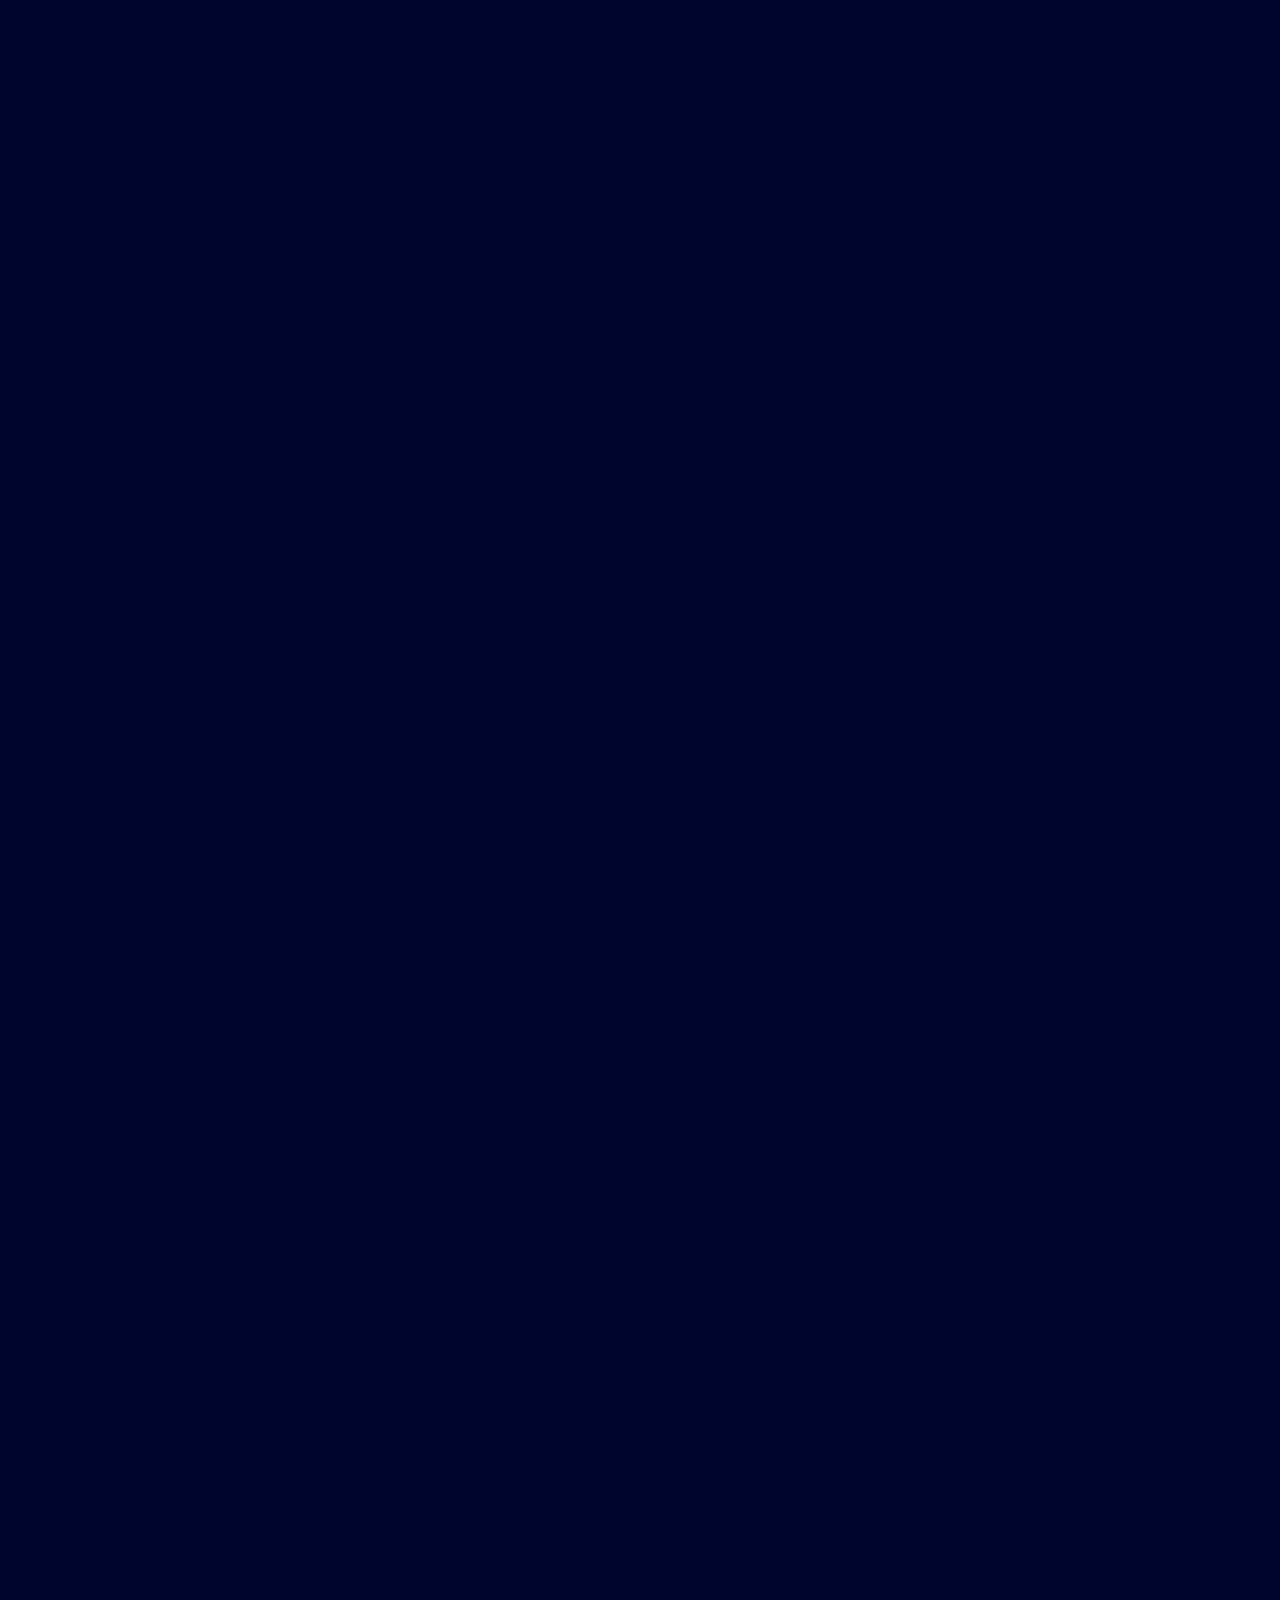
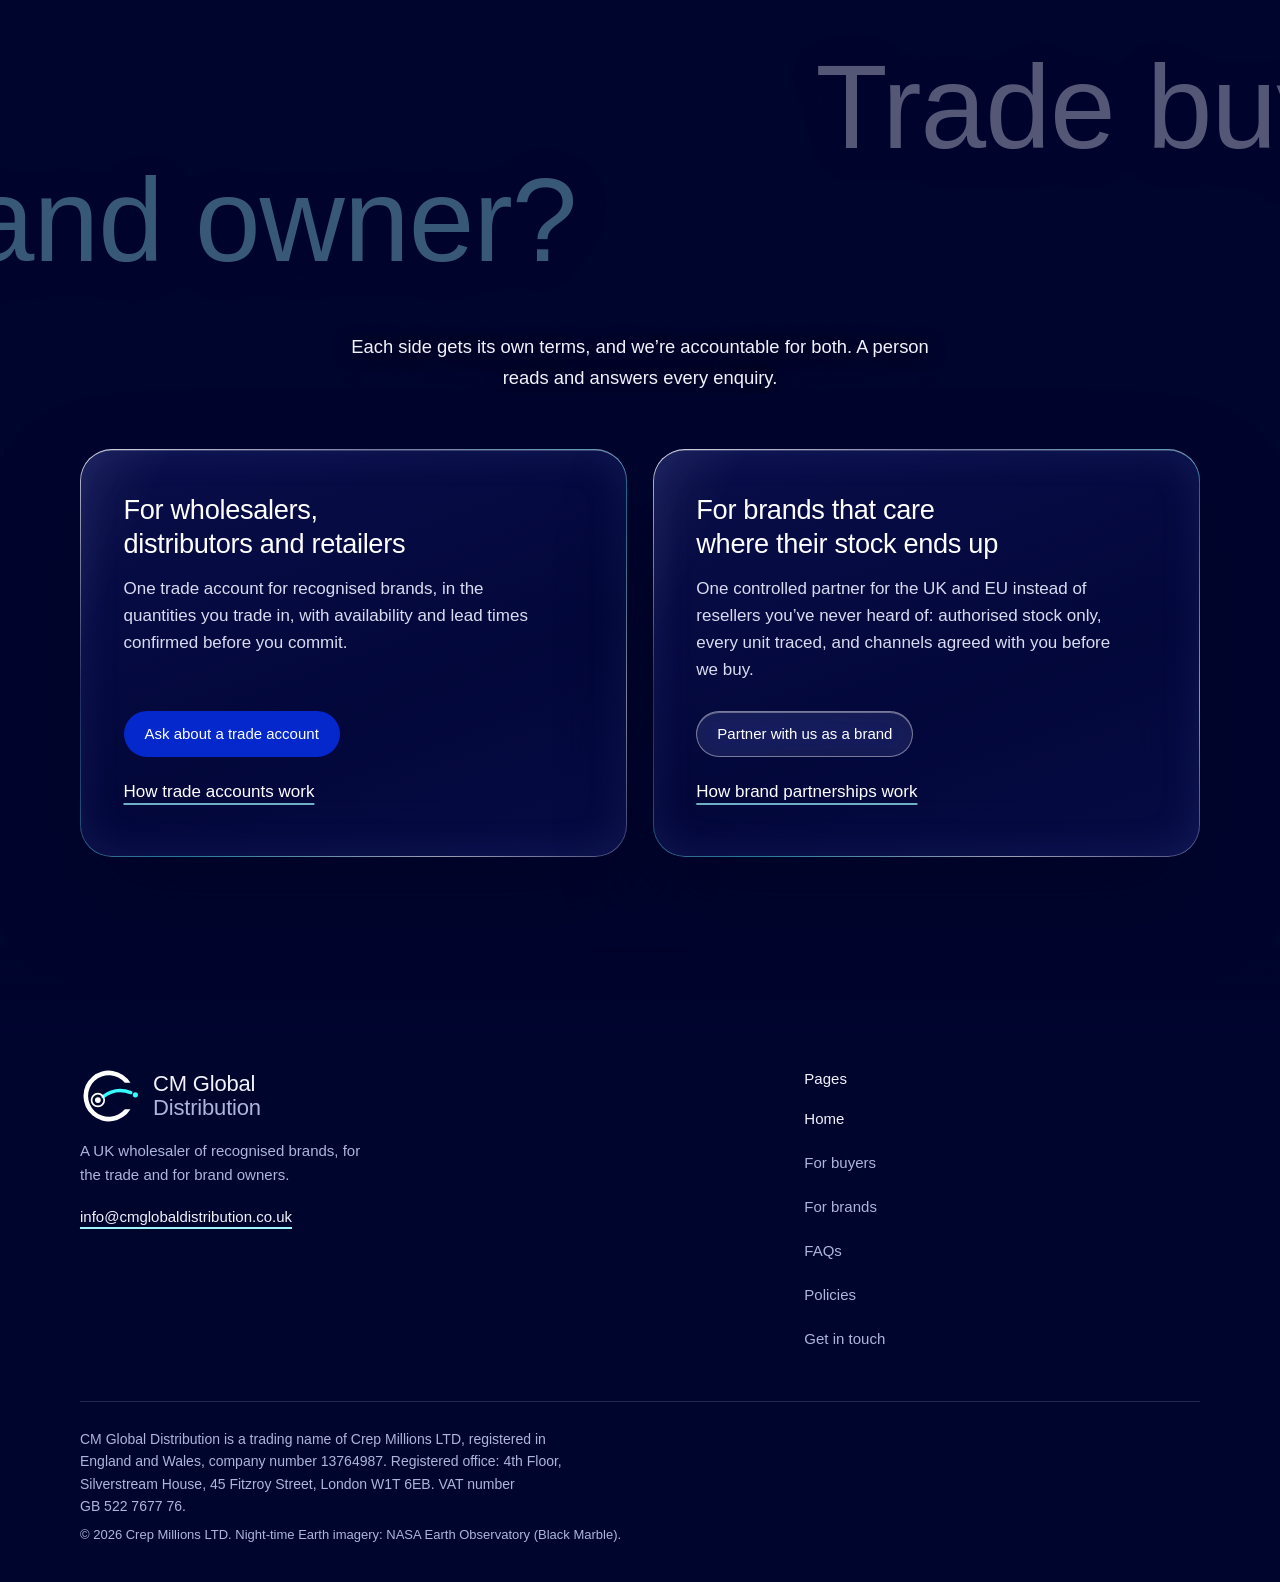
==== commit 81366f23: "Publish site from 13b19f7" ====
--- a/index.html
+++ b/index.html
@@ -140,7 +140,7 @@
         </div>
         <div>
         <div class="faq">
-          <details><summary>Which businesses do you supply?</summary><p>Registered businesses buying for resale, including wholesalers, distributors and retailers. We don&rsquo;t supply consumers, and every order is placed through an approved trade account.</p></details>
+          <details><summary>Which businesses do you supply?</summary><p>Approved retailers, wholesalers and distributors, each vetted before the account opens. We don&rsquo;t supply consumers, and every order is placed through an approved trade account.</p></details>
           <details><summary>Do you support market entry for brands new to the UK?</summary><p>Yes. As a UK company delivering to the EU as standard, we can act as your route into either market. You set the markets and the pace, and we build from there.</p></details>
           <details><summary>Which territories do you ship to?</summary><p>The whole of the UK, including Northern Ireland, and the EU as standard. Delivery is quoted with each order.</p></details>
           <details><summary>Do you have a MOQ?</summary><p>Yes. The minimum order quantity depends on the product and the brand, and it&rsquo;s shown on your quote. Prices are set for carton quantities and above.</p></details>
@@ -169,7 +169,7 @@
           </article>
           <article class="audience band-light glass-card side-right">
             <h3 class="h3">For brands that care where their stock ends up</h3>
-            <p>One controlled partner for the UK and EU instead of resellers you&rsquo;ve never heard of: your pricing held on every channel we sell on, and channels agreed with you before we buy.</p>
+            <p>One controlled partner for the UK and EU instead of resellers you&rsquo;ve never heard of: authorised stock only, every unit traced, and channels agreed with you before we buy.</p>
             <div class="audience-actions"><a class="btn btn-line" href="contact.html?type=brand">Partner with us as a brand</a><a class="text-link" href="brands.html">How brand partnerships work</a></div>
           </article>
         </div>
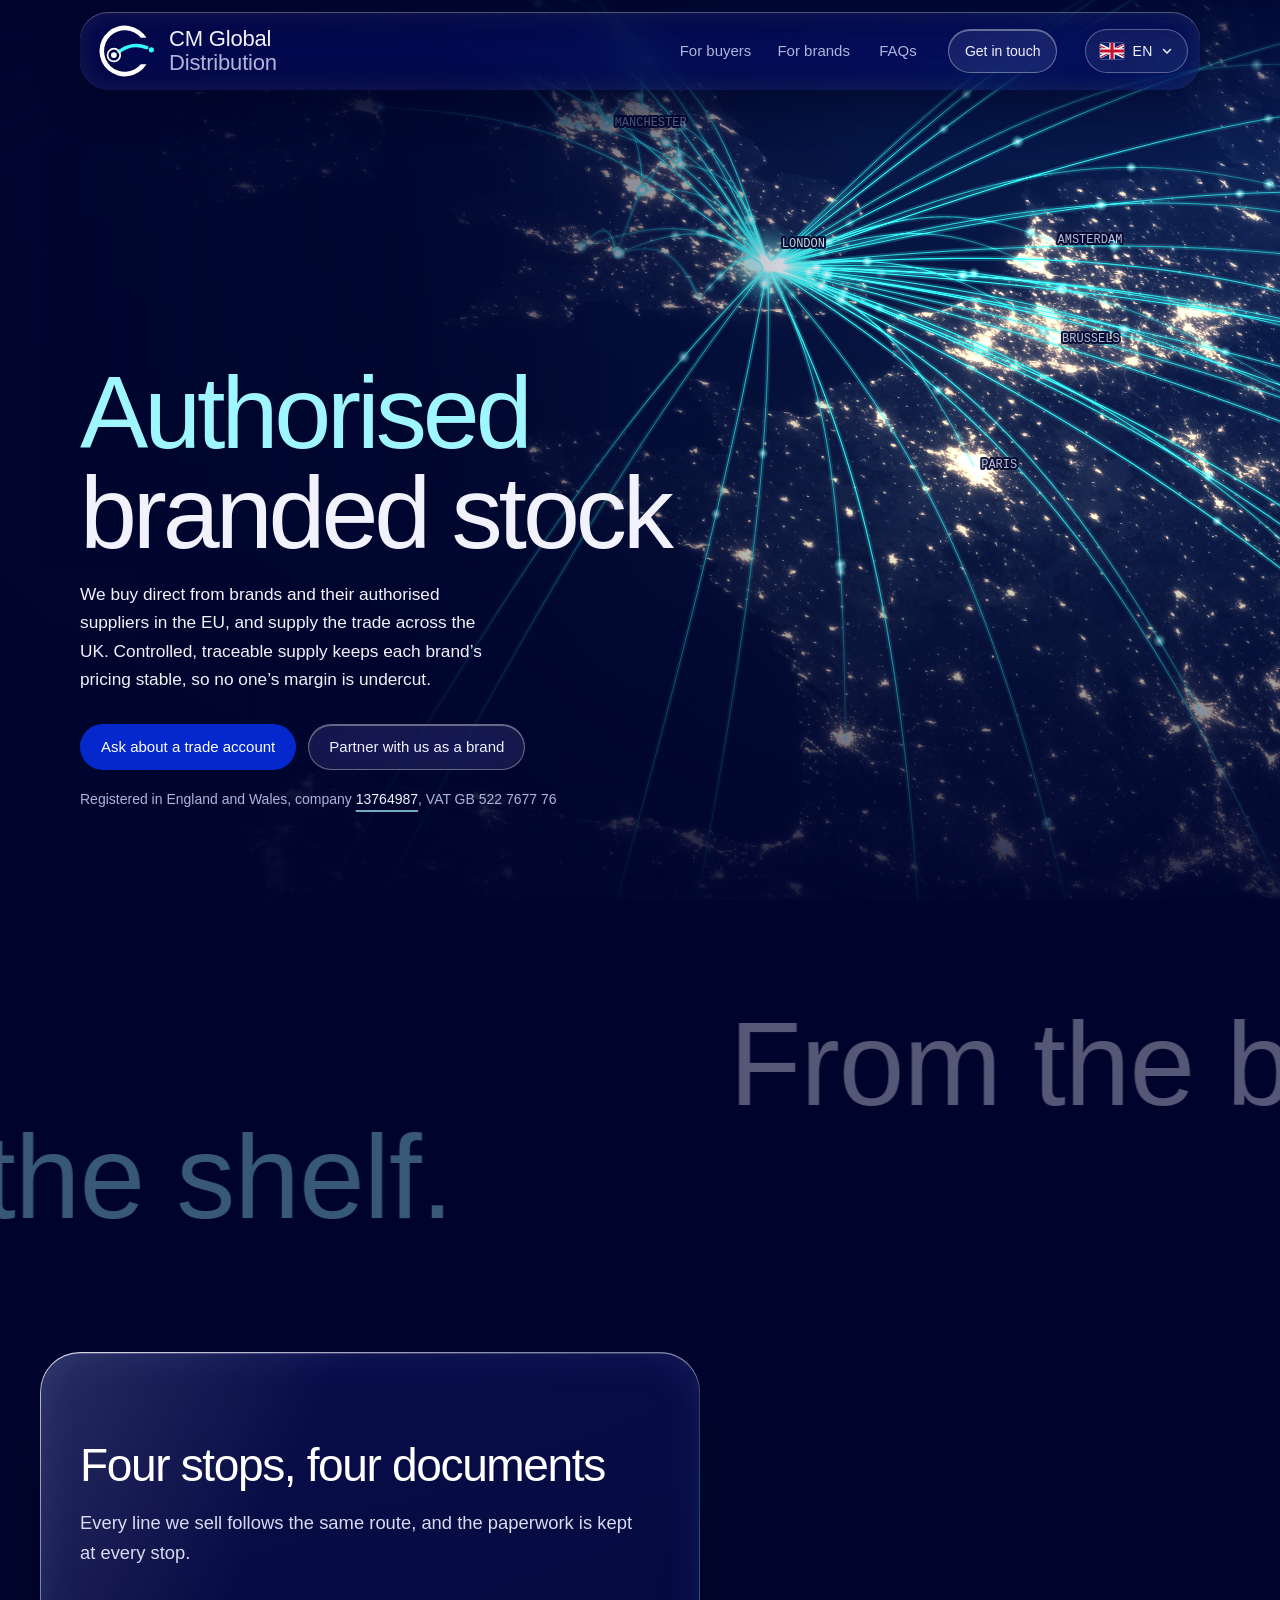
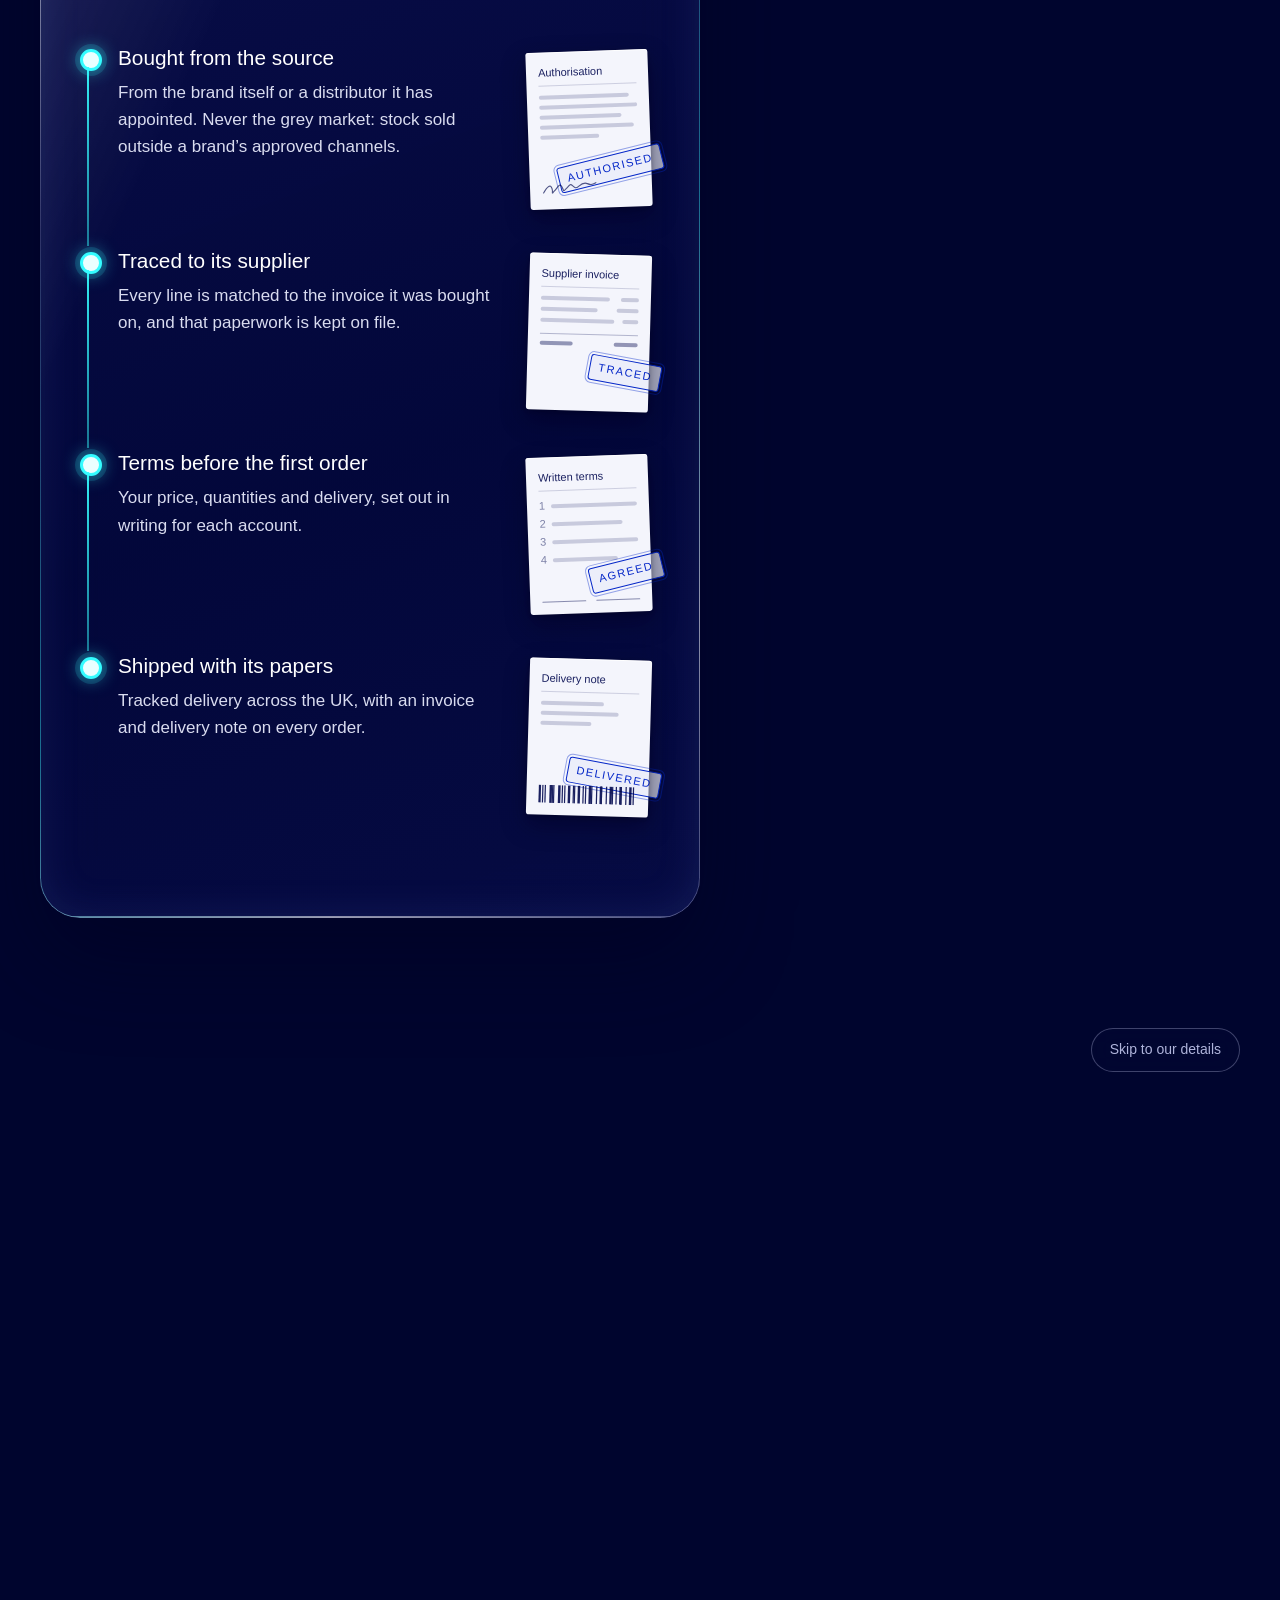
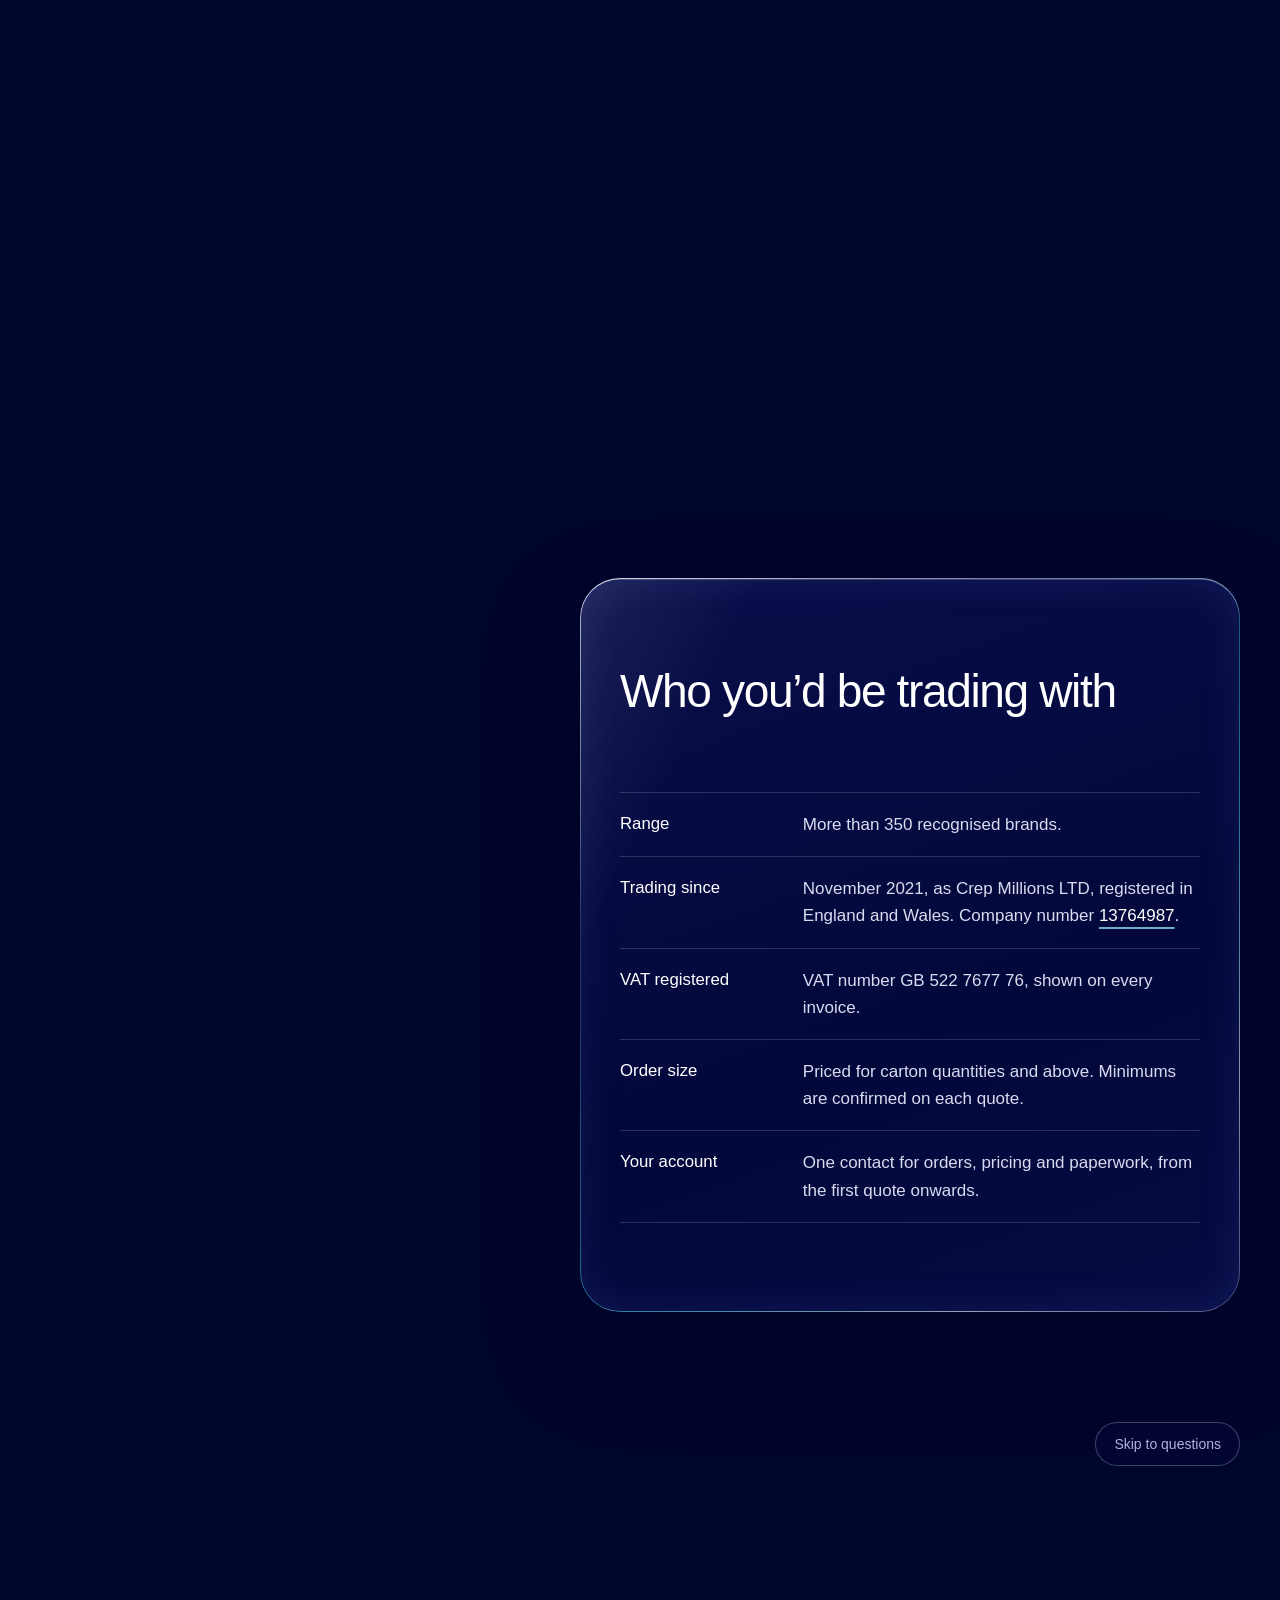
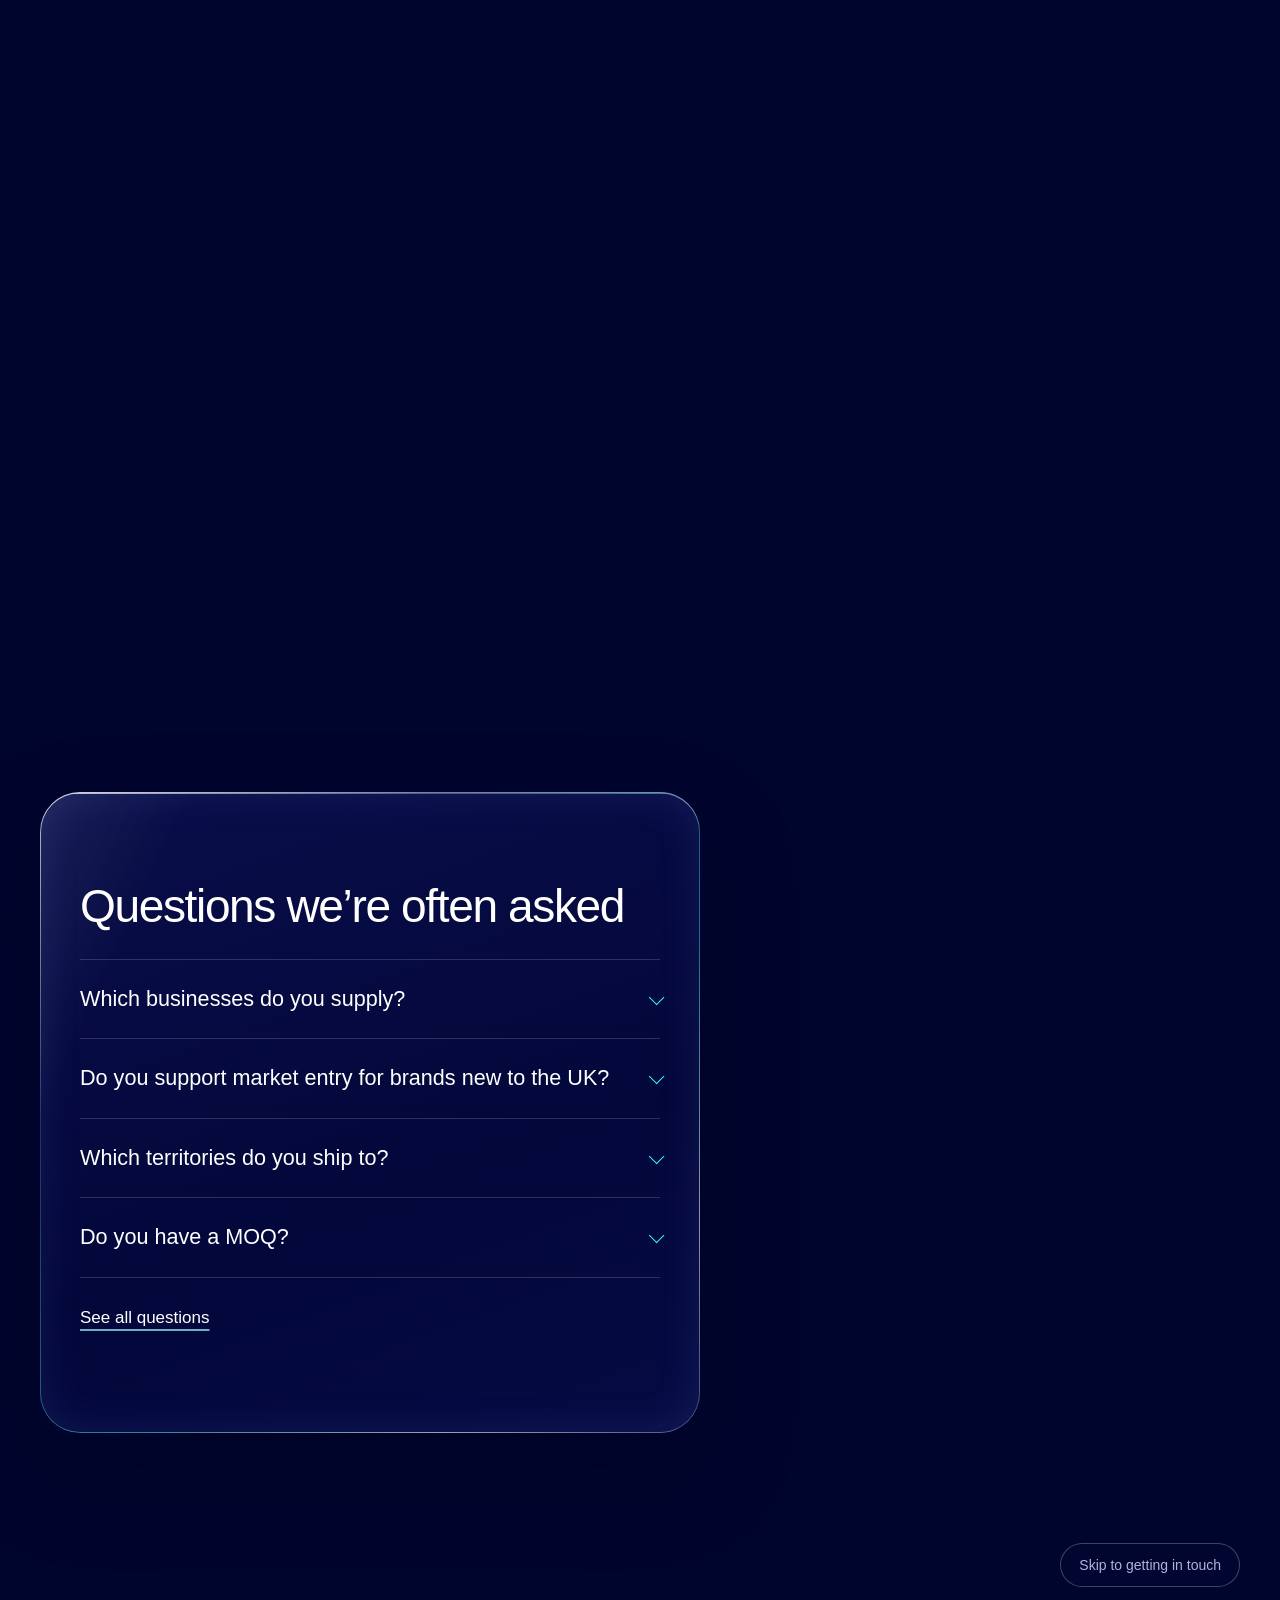
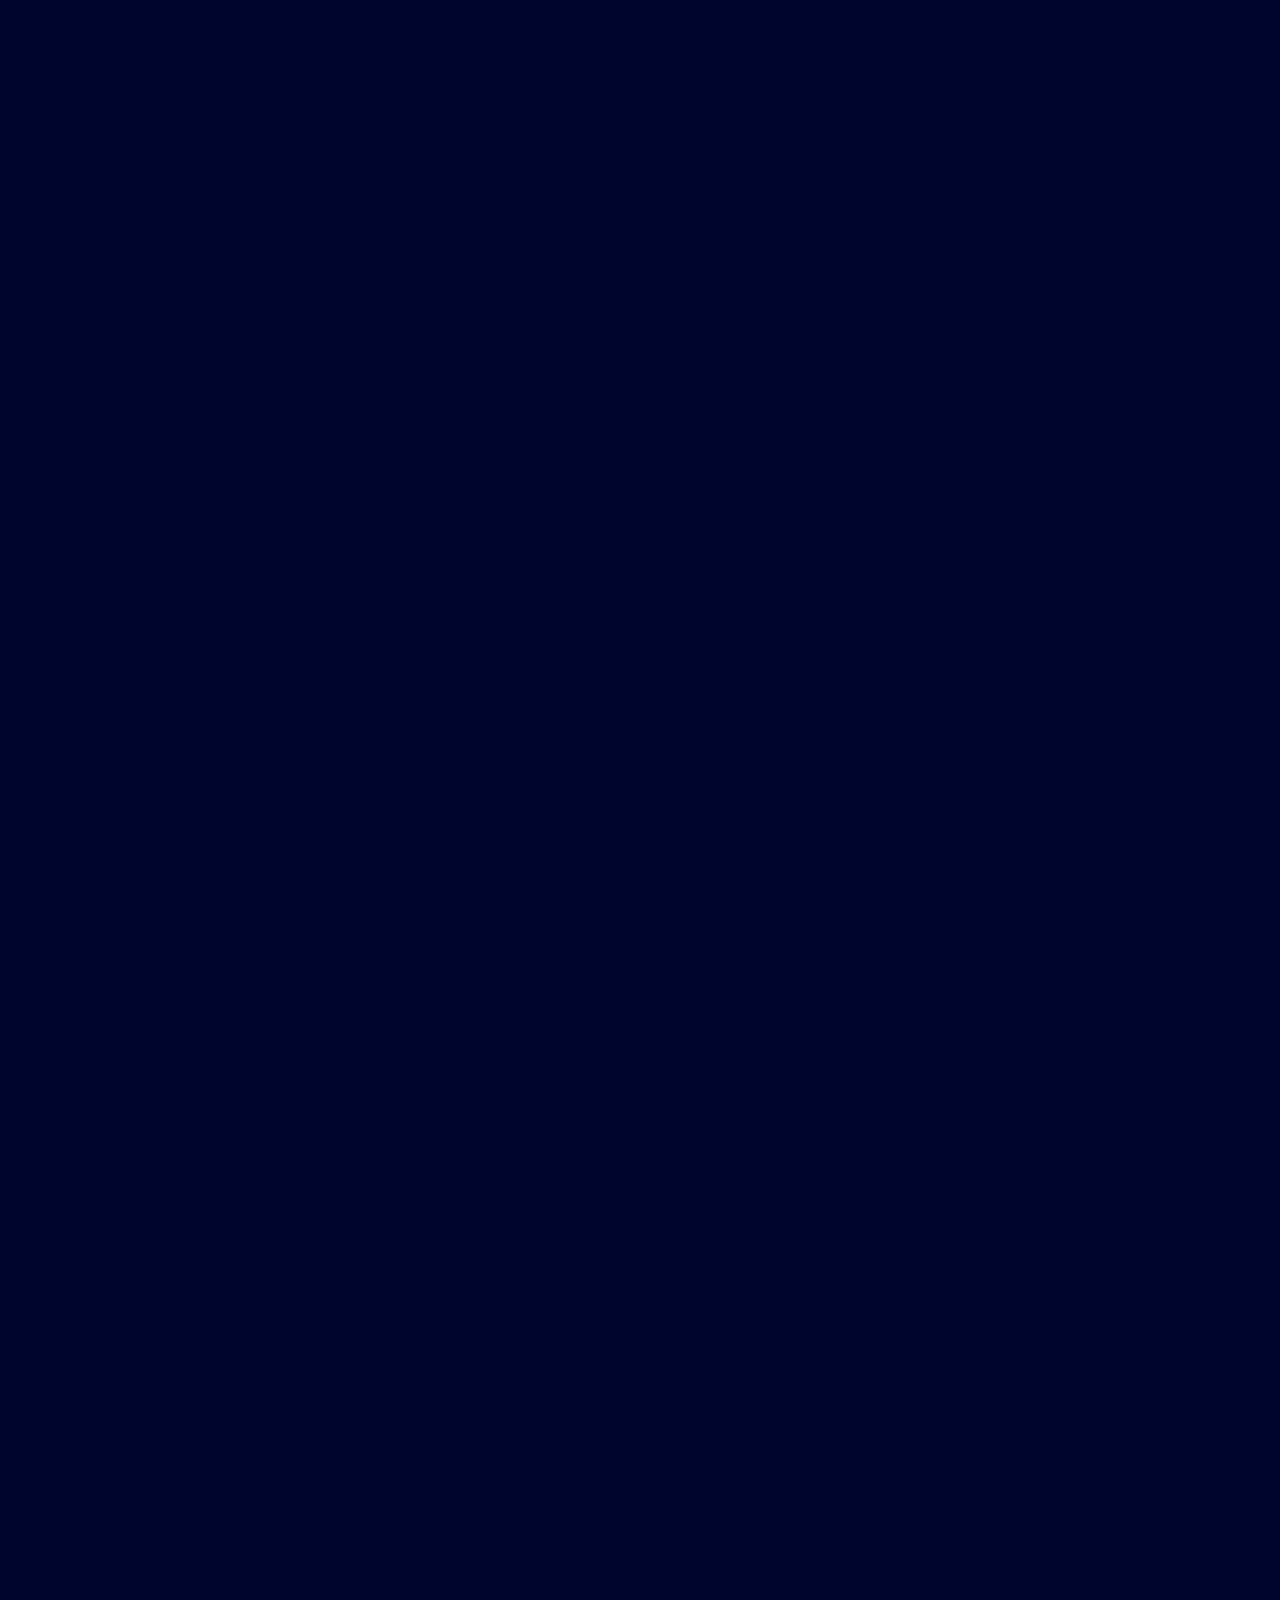
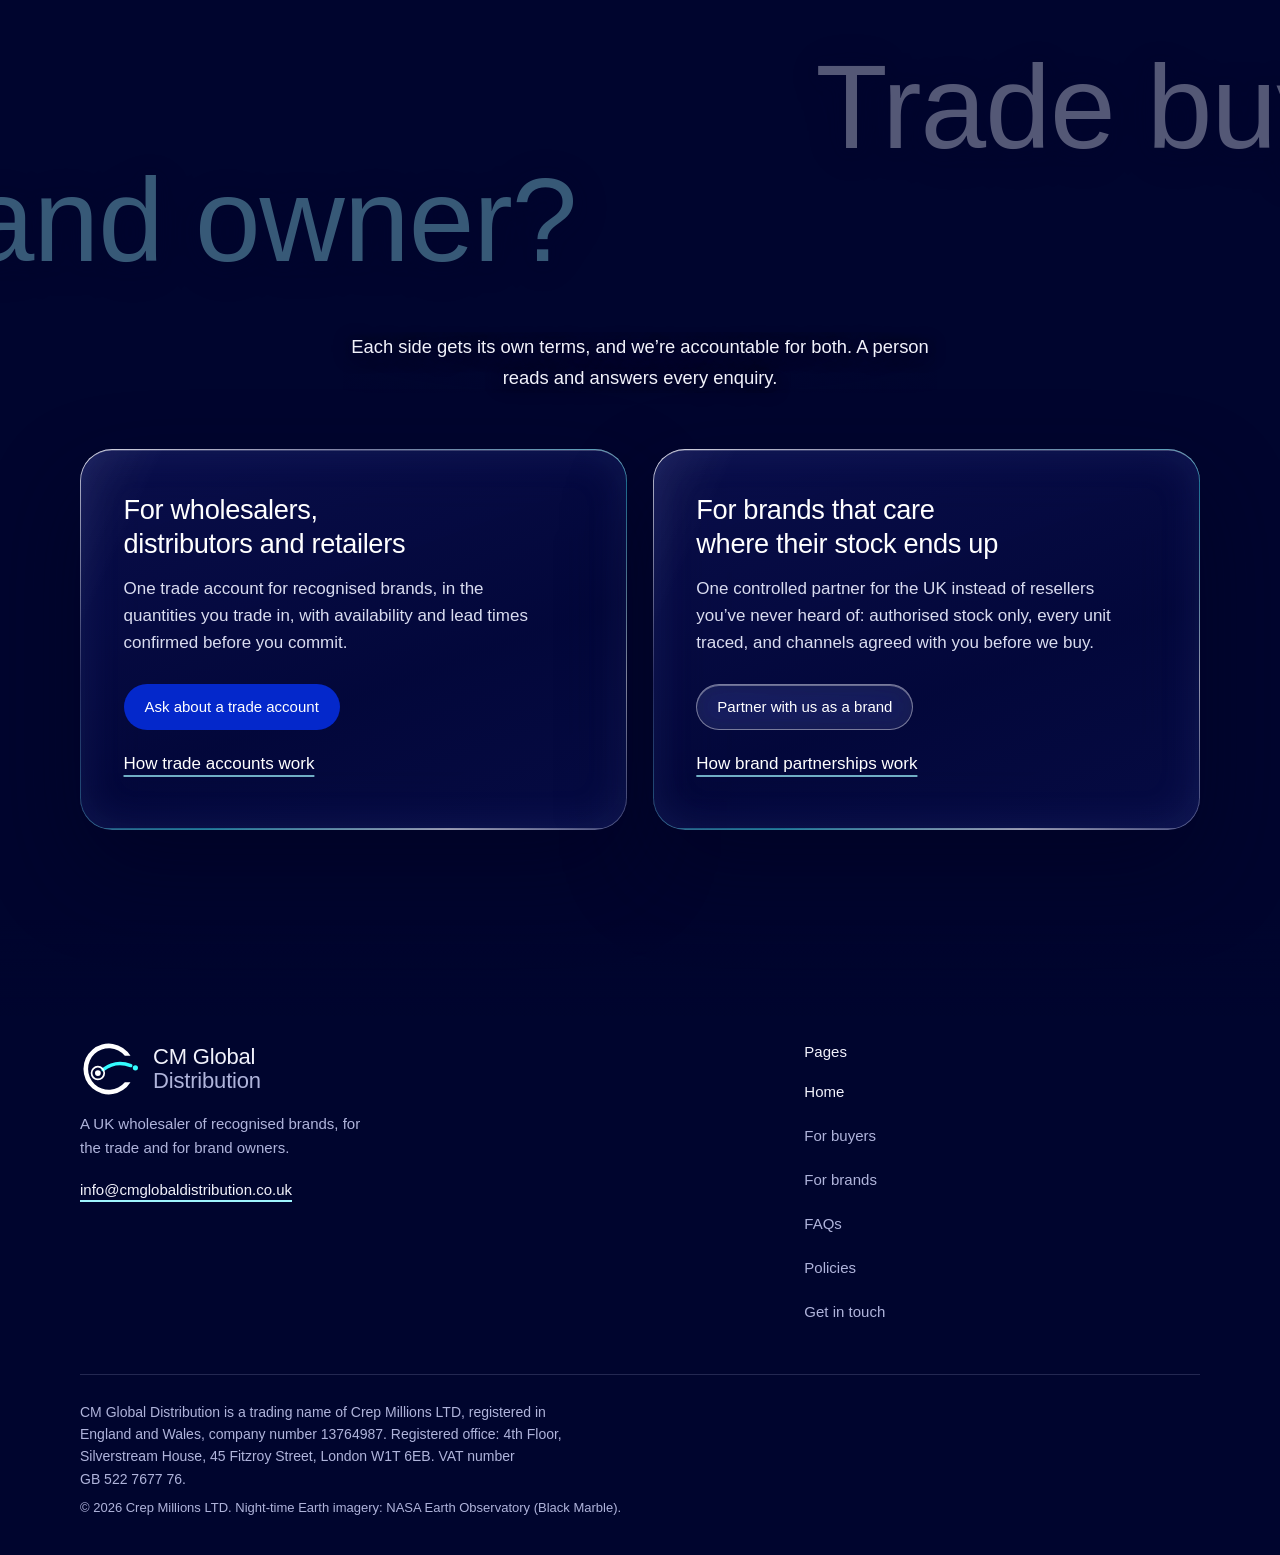
==== commit 7552fb32: "Publish site from 1338201" ====
--- a/index.html
+++ b/index.html
@@ -4,11 +4,11 @@
   <meta charset="utf-8">
   <meta name="viewport" content="width=device-width, initial-scale=1">
   <title>CM Global Distribution: branded stock for the trade</title>
-  <meta name="description" content="CM Global Distribution buys genuine branded stock from brands and authorised suppliers, and supplies wholesalers, distributors and retailers across the UK and EU on written, price-protected terms.">
+  <meta name="description" content="CM Global Distribution buys genuine branded stock from brands and authorised suppliers, and supplies wholesalers, distributors and retailers across the UK on written terms.">
   <meta property="og:type" content="website">
   <meta property="og:site_name" content="CM Global Distribution">
   <meta property="og:title" content="CM Global Distribution: branded stock for the trade">
-  <meta property="og:description" content="CM Global Distribution buys genuine branded stock from brands and authorised suppliers, and supplies wholesalers, distributors and retailers across the UK and EU on written, price-protected terms.">
+  <meta property="og:description" content="CM Global Distribution buys genuine branded stock from brands and authorised suppliers, and supplies wholesalers, distributors and retailers across the UK on written terms.">
   <link rel="canonical" href="https://cmglobaldistribution.co.uk/">
   <meta property="og:url" content="https://cmglobaldistribution.co.uk/">
   <meta property="og:image" content="https://cmglobaldistribution.co.uk/assets/brand/link-preview.jpg">
@@ -80,7 +80,7 @@
           <h1 class="display hero-title" id="hero-title" aria-label="Authorised branded stock"><span class="hero-word" aria-hidden="true" data-i18n-ctx="headline">Authorised</span><span class="hero-main" aria-hidden="true" data-i18n-ctx="headline">branded stock</span></h1>
         </div>
         <div>
-          <p class="lede">We buy direct from brands and their authorised suppliers, and supply the trade across the UK and EU. Controlled, traceable supply keeps each brand&rsquo;s pricing stable, so no one&rsquo;s margin is undercut.</p>
+          <p class="lede">We buy direct from brands and their authorised suppliers in the EU, and supply the trade across the UK. Controlled, traceable supply keeps each brand&rsquo;s pricing stable, so no one&rsquo;s margin is undercut.</p>
           <div class="actions">
             <a class="btn btn-signal" href="contact.html?type=trade">Ask about a trade account</a>
             <a class="btn btn-line" href="contact.html?type=brand">Partner with us as a brand</a>
@@ -105,7 +105,7 @@
           <li><div class="stop-text"><h3>Bought from the source</h3><div class="doc"><div class="sheet sheet-authorisation" aria-hidden="true"><b>Authorisation</b><span class="sheet-lines"><i style="width:92%"></i><i style="width:100%"></i><i style="width:84%"></i><i style="width:96%"></i><i style="width:60%"></i></span><svg class="sheet-sign" viewBox="0 0 80 22" aria-hidden="true"><path d="M2 16c6-10 10-12 12-6s-2 9 3 4 8-12 11-6 1 8 6 3 6-7 9-4 4 5 9 1 8-5 12-3 6 2 12-1" fill="none" stroke="currentColor" stroke-width="1.6" stroke-linecap="round"/></svg><span class="stamp">Authorised</span></div><span class="sr-only">Kept on file: Authorisation</span></div><p>From the brand itself or a distributor it has appointed. Never the grey market: stock sold outside a brand&rsquo;s approved channels.</p></div></li>
           <li><div class="stop-text"><h3>Traced to its supplier</h3><div class="doc"><div class="sheet sheet-invoice" aria-hidden="true"><b>Supplier invoice</b><span class="sheet-rows"><span><i style="width:70%"></i><i style="width:18%"></i></span><span><i style="width:58%"></i><i style="width:22%"></i></span><span><i style="width:76%"></i><i style="width:16%"></i></span><span class="sheet-total"><i style="width:34%"></i><i style="width:24%"></i></span></span><span class="stamp">Traced</span></div><span class="sr-only">Kept on file: Supplier invoice</span></div><p>Every line is matched to the invoice it was bought on, and that paperwork is kept on file.</p></div></li>
           <li><div class="stop-text"><h3>Terms before the first order</h3><div class="doc"><div class="sheet sheet-terms" aria-hidden="true"><b>Written terms</b><span class="sheet-clauses"><span><em>1</em><i style="width:88%"></i></span><span><em>2</em><i style="width:72%"></i></span><span><em>3</em><i style="width:94%"></i></span><span><em>4</em><i style="width:66%"></i></span></span><span class="sheet-signs"><i></i><i></i></span><span class="stamp">Agreed</span></div><span class="sr-only">Kept on file: Written terms</span></div><p>Your price, quantities and delivery, set out in writing for each account.</p></div></li>
-          <li><div class="stop-text"><h3>Shipped with its papers</h3><div class="doc"><div class="sheet sheet-delivery" aria-hidden="true"><b>Delivery note</b><span class="sheet-lines"><i style="width:64%"></i><i style="width:80%"></i><i style="width:52%"></i></span><svg class="sheet-code" viewBox="0 0 80 18" preserveAspectRatio="none" aria-hidden="true"><rect x="0" y="0" width="2" height="18"/><rect x="3" y="0" width="1" height="18"/><rect x="5" y="0" width="1" height="18"/><rect x="9" y="0" width="2" height="18"/><rect x="11" y="0" width="1" height="18"/><rect x="12" y="0" width="1" height="18"/><rect x="16" y="0" width="2" height="18"/><rect x="19" y="0" width="1" height="18"/><rect x="21" y="0" width="1" height="18"/><rect x="24" y="0" width="2" height="18"/><rect x="28" y="0" width="1" height="18"/><rect x="29" y="0" width="1" height="18"/><rect x="32" y="0" width="2" height="18"/><rect x="36" y="0" width="1" height="18"/><rect x="38" y="0" width="1" height="18"/><rect x="41" y="0" width="2" height="18"/><rect x="43" y="0" width="1" height="18"/><rect x="47" y="0" width="1" height="18"/><rect x="50" y="0" width="2" height="18"/><rect x="51" y="0" width="1" height="18"/><rect x="55" y="0" width="1" height="18"/><rect x="58" y="0" width="2" height="18"/><rect x="60" y="0" width="1" height="18"/><rect x="63" y="0" width="1" height="18"/><rect x="66" y="0" width="2" height="18"/><rect x="67" y="0" width="1" height="18"/><rect x="71" y="0" width="1" height="18"/><rect x="74" y="0" width="2" height="18"/><rect x="77" y="0" width="1" height="18"/></svg><span class="stamp">Delivered</span></div><span class="sr-only">Kept on file: Delivery note</span></div><p>Tracked delivery across the UK and EU, with the customs paperwork an EU order needs.</p></div></li>
+          <li><div class="stop-text"><h3>Shipped with its papers</h3><div class="doc"><div class="sheet sheet-delivery" aria-hidden="true"><b>Delivery note</b><span class="sheet-lines"><i style="width:64%"></i><i style="width:80%"></i><i style="width:52%"></i></span><svg class="sheet-code" viewBox="0 0 80 18" preserveAspectRatio="none" aria-hidden="true"><rect x="0" y="0" width="2" height="18"/><rect x="3" y="0" width="1" height="18"/><rect x="5" y="0" width="1" height="18"/><rect x="9" y="0" width="2" height="18"/><rect x="11" y="0" width="1" height="18"/><rect x="12" y="0" width="1" height="18"/><rect x="16" y="0" width="2" height="18"/><rect x="19" y="0" width="1" height="18"/><rect x="21" y="0" width="1" height="18"/><rect x="24" y="0" width="2" height="18"/><rect x="28" y="0" width="1" height="18"/><rect x="29" y="0" width="1" height="18"/><rect x="32" y="0" width="2" height="18"/><rect x="36" y="0" width="1" height="18"/><rect x="38" y="0" width="1" height="18"/><rect x="41" y="0" width="2" height="18"/><rect x="43" y="0" width="1" height="18"/><rect x="47" y="0" width="1" height="18"/><rect x="50" y="0" width="2" height="18"/><rect x="51" y="0" width="1" height="18"/><rect x="55" y="0" width="1" height="18"/><rect x="58" y="0" width="2" height="18"/><rect x="60" y="0" width="1" height="18"/><rect x="63" y="0" width="1" height="18"/><rect x="66" y="0" width="2" height="18"/><rect x="67" y="0" width="1" height="18"/><rect x="71" y="0" width="1" height="18"/><rect x="74" y="0" width="2" height="18"/><rect x="77" y="0" width="1" height="18"/></svg><span class="stamp">Delivered</span></div><span class="sr-only">Kept on file: Delivery note</span></div><p>Tracked delivery across the UK, with an invoice and delivery note on every order.</p></div></li>
         </ol>
       </div>
     </section>
@@ -141,8 +141,8 @@
         <div>
         <div class="faq">
           <details><summary>Which businesses do you supply?</summary><p>Approved retailers, wholesalers and distributors, each vetted before the account opens. We don&rsquo;t supply consumers, and every order is placed through an approved trade account.</p></details>
-          <details><summary>Do you support market entry for brands new to the UK?</summary><p>Yes. As a UK company delivering to the EU as standard, we can act as your route into either market. You set the markets and the pace, and we build from there.</p></details>
-          <details><summary>Which territories do you ship to?</summary><p>The whole of the UK, including Northern Ireland, and the EU as standard. Delivery is quoted with each order.</p></details>
+          <details><summary>Do you support market entry for brands new to the UK?</summary><p>Yes. We import from the EU and supply trade accounts across the UK, so we can be your route into the UK market. You set the channels and the pace, and we build from there.</p></details>
+          <details><summary>Which territories do you ship to?</summary><p>The whole of the UK, including Northern Ireland. Delivery is quoted with each order.</p></details>
           <details><summary>Do you have a MOQ?</summary><p>Yes. The minimum order quantity depends on the product and the brand, and it&rsquo;s shown on your quote. Prices are set for carton quantities and above.</p></details>
         </div>
         <p class="link-row"><a class="text-link" href="faqs.html">See all questions</a></p>
@@ -169,7 +169,7 @@
           </article>
           <article class="audience band-light glass-card side-right">
             <h3 class="h3">For brands that care where their stock ends up</h3>
-            <p>One controlled partner for the UK and EU instead of resellers you&rsquo;ve never heard of: authorised stock only, every unit traced, and channels agreed with you before we buy.</p>
+            <p>One controlled partner for the UK instead of resellers you&rsquo;ve never heard of: authorised stock only, every unit traced, and channels agreed with you before we buy.</p>
             <div class="audience-actions"><a class="btn btn-line" href="contact.html?type=brand">Partner with us as a brand</a><a class="text-link" href="brands.html">How brand partnerships work</a></div>
           </article>
         </div>
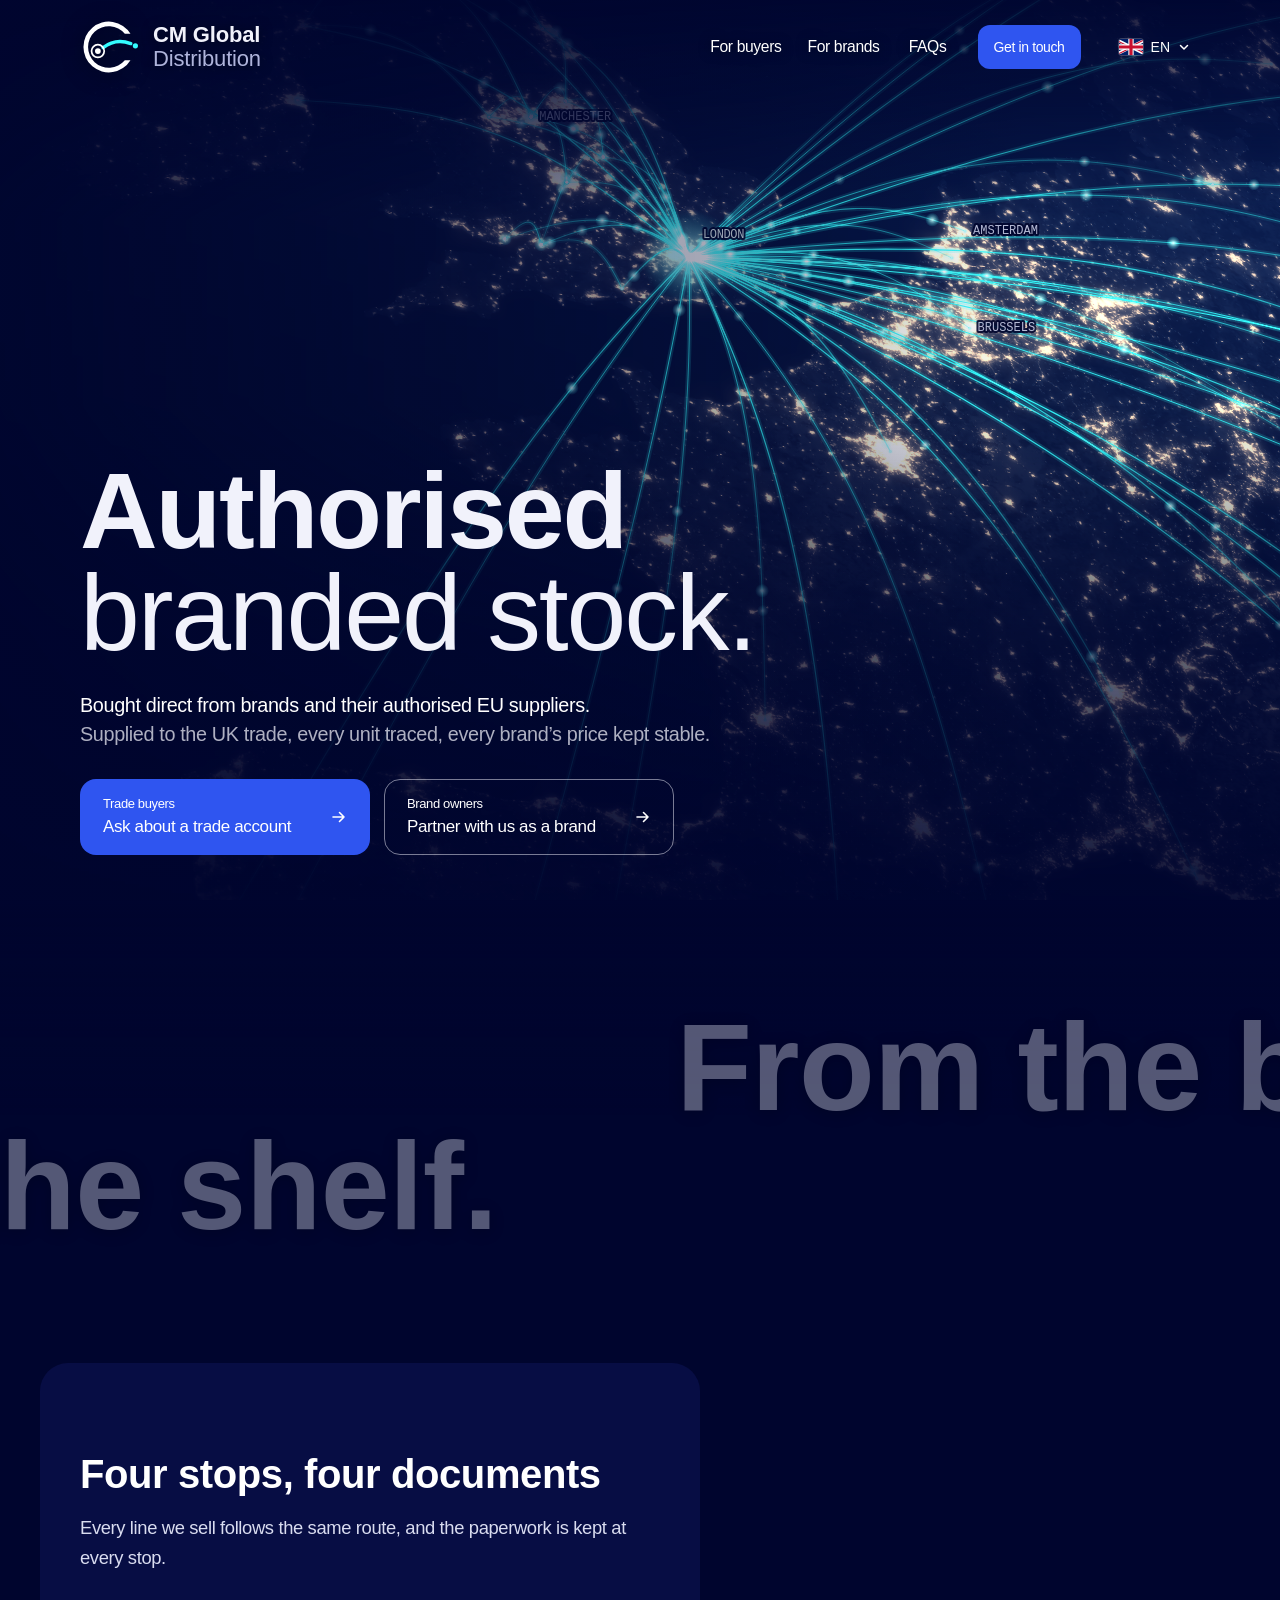
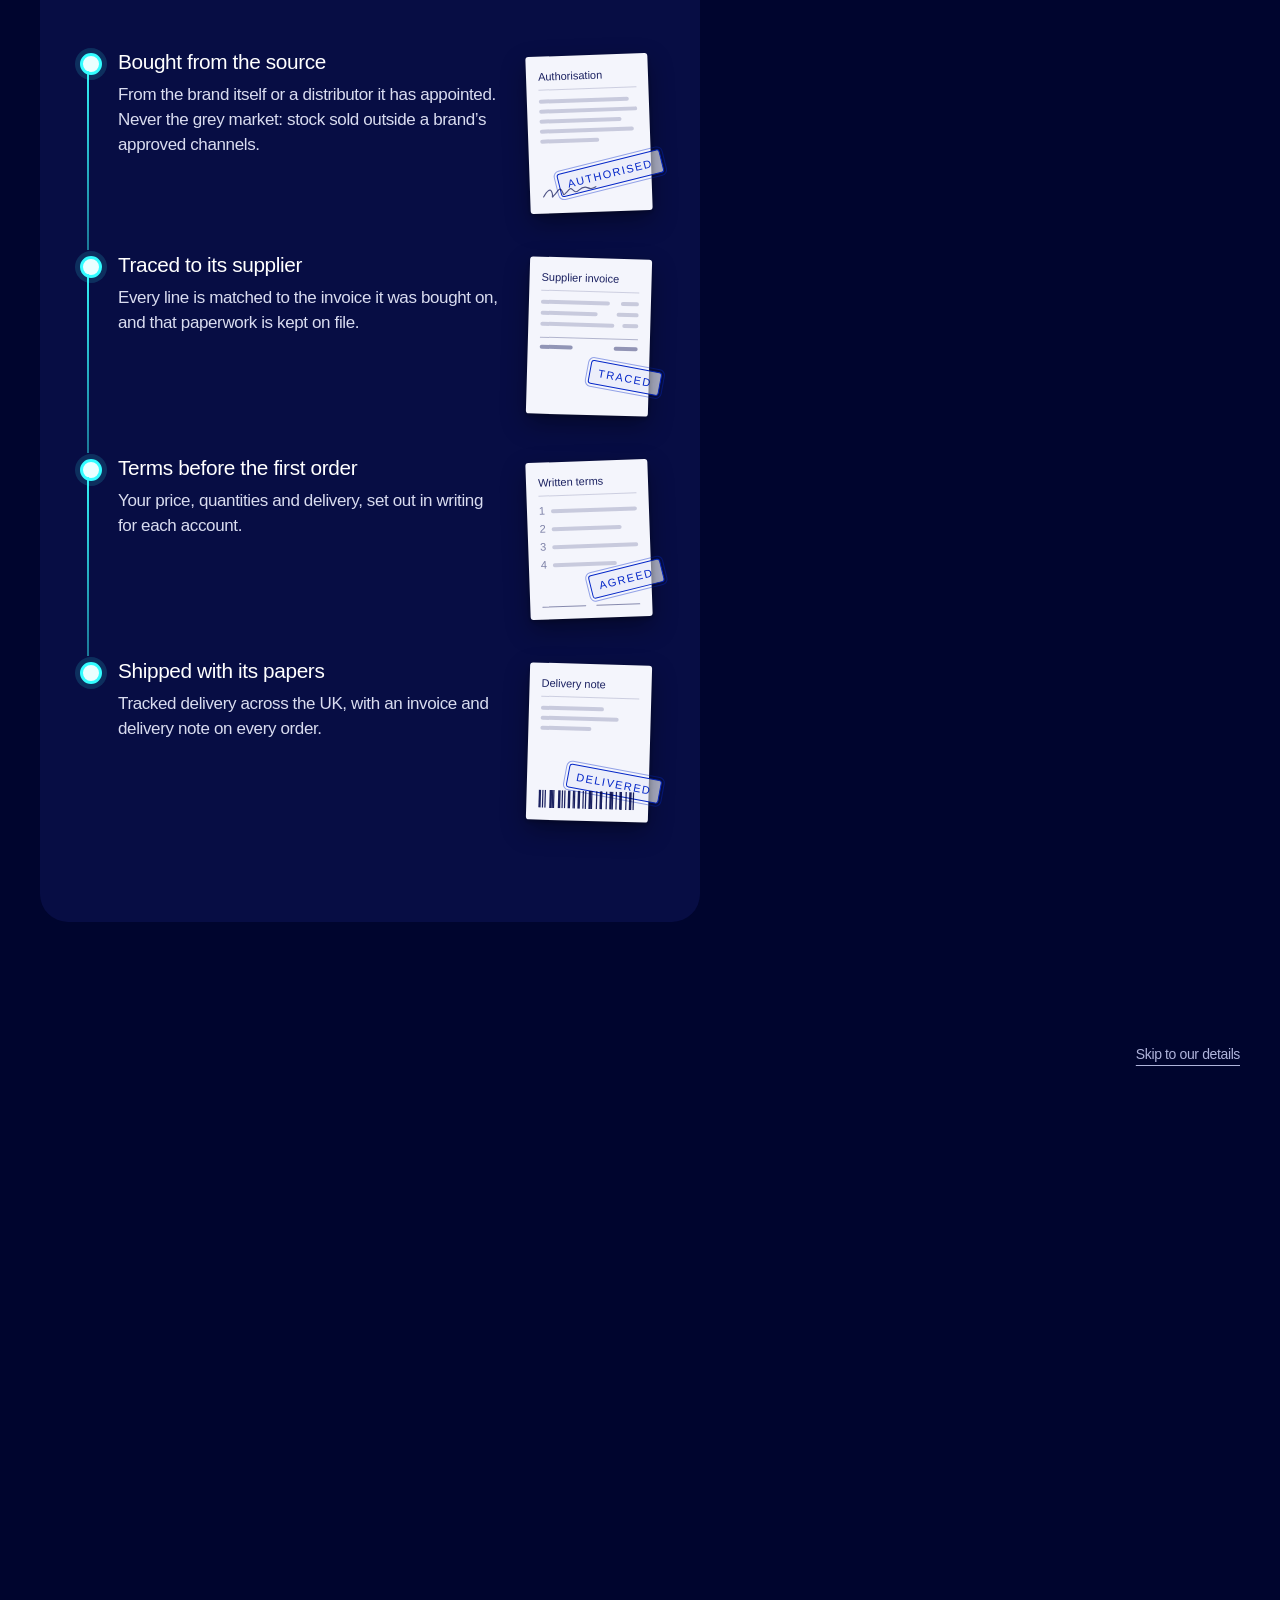
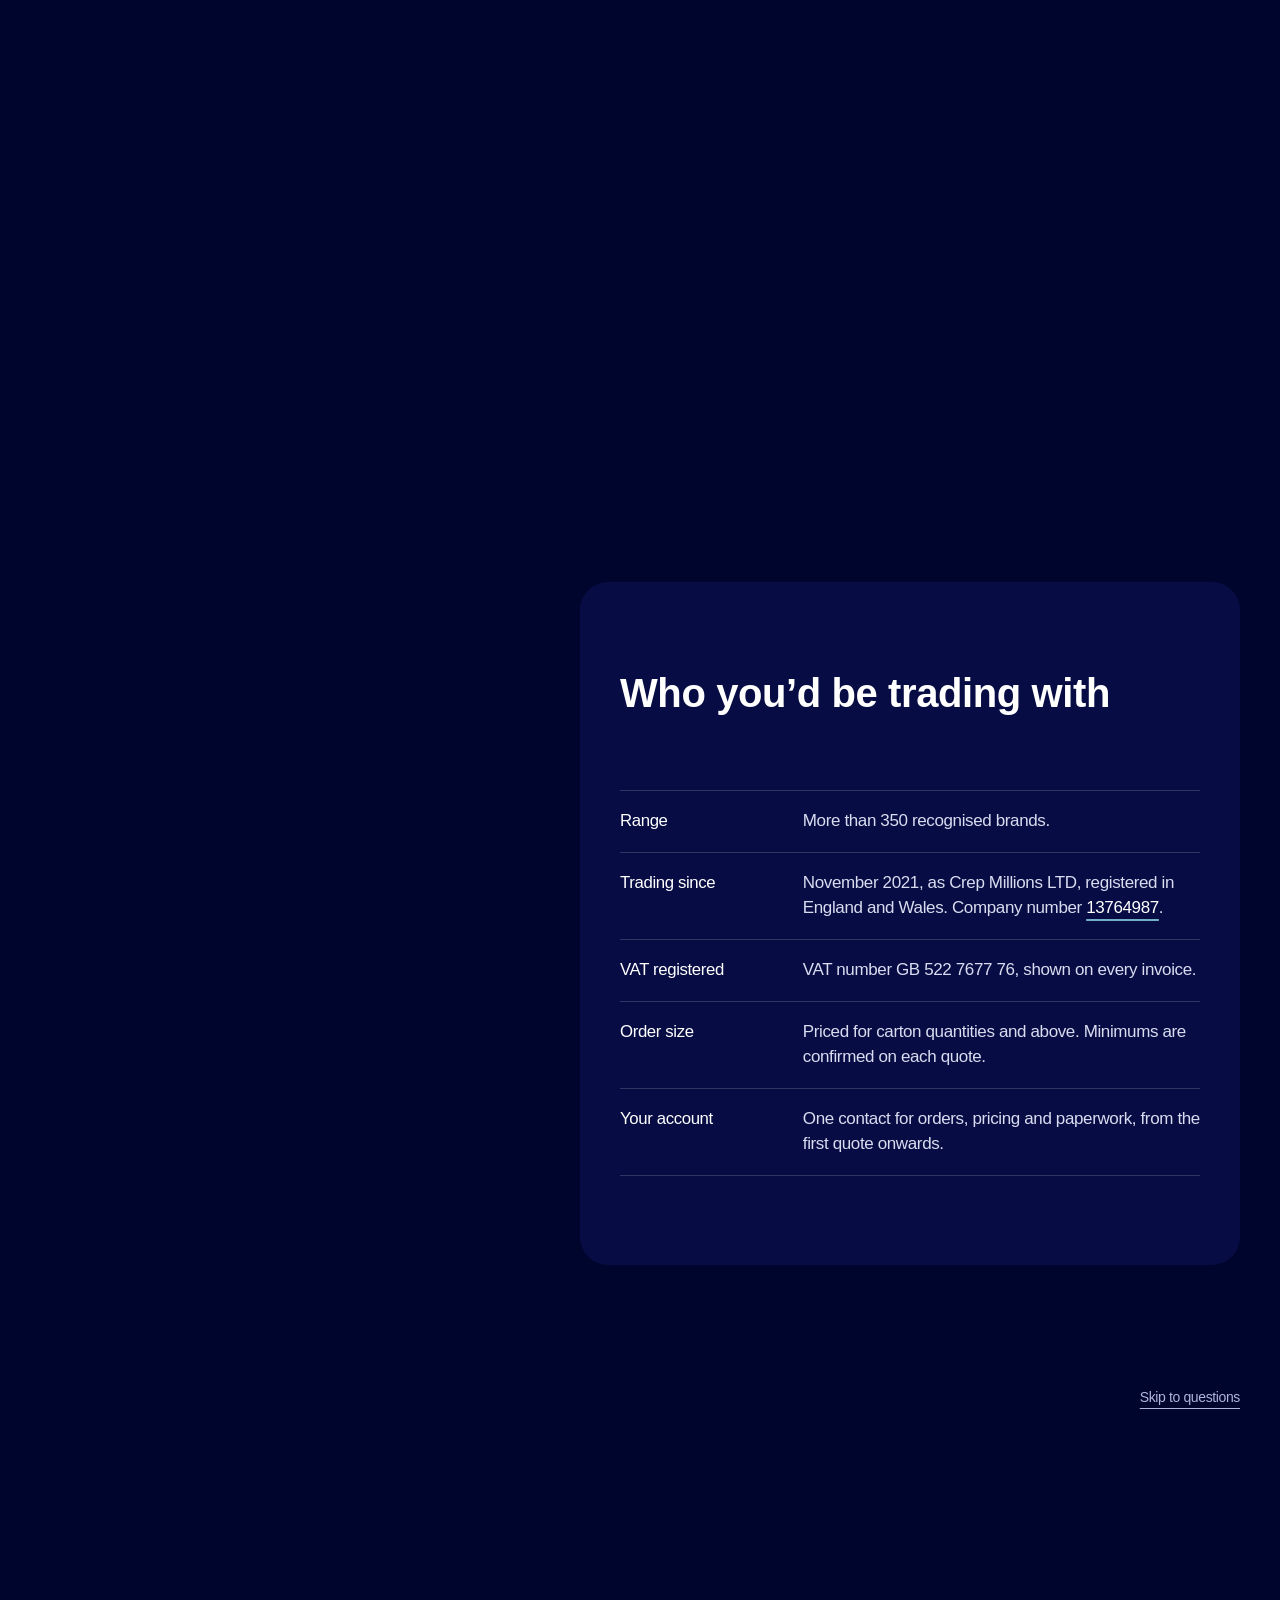
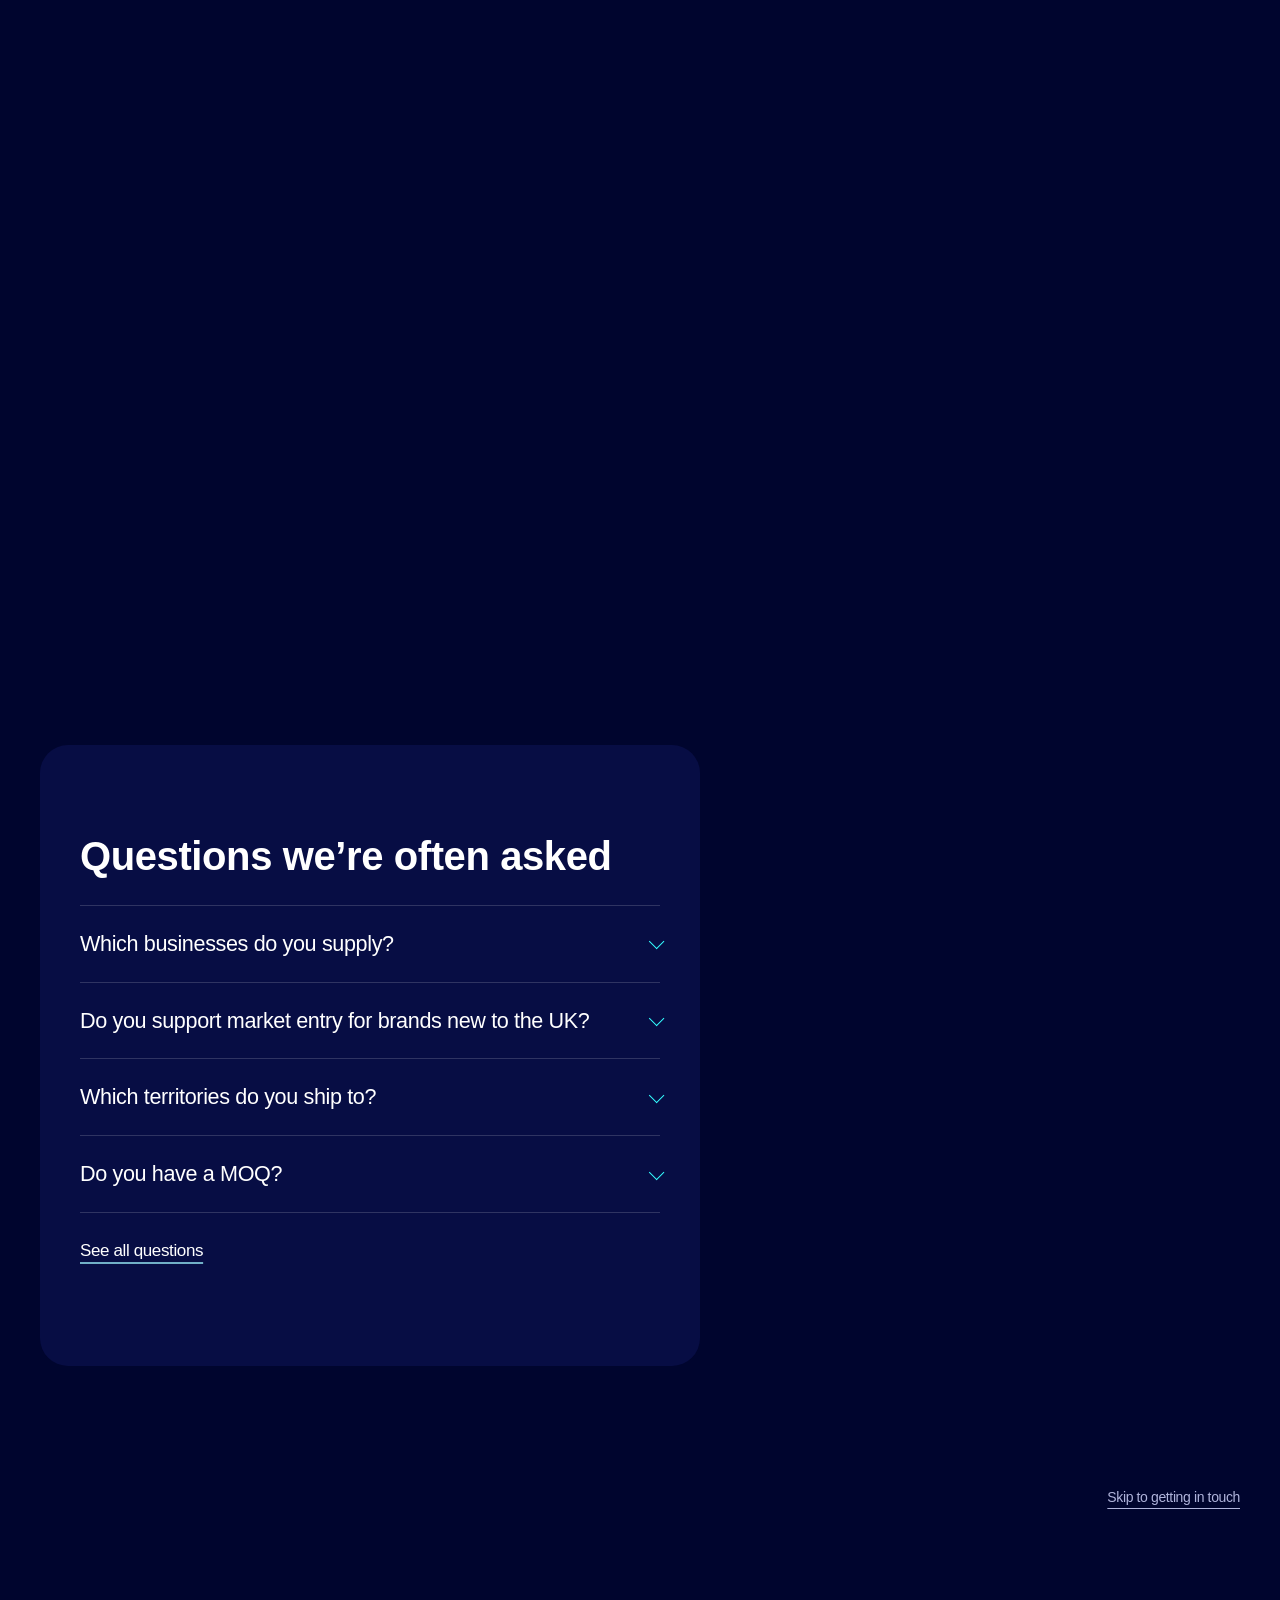
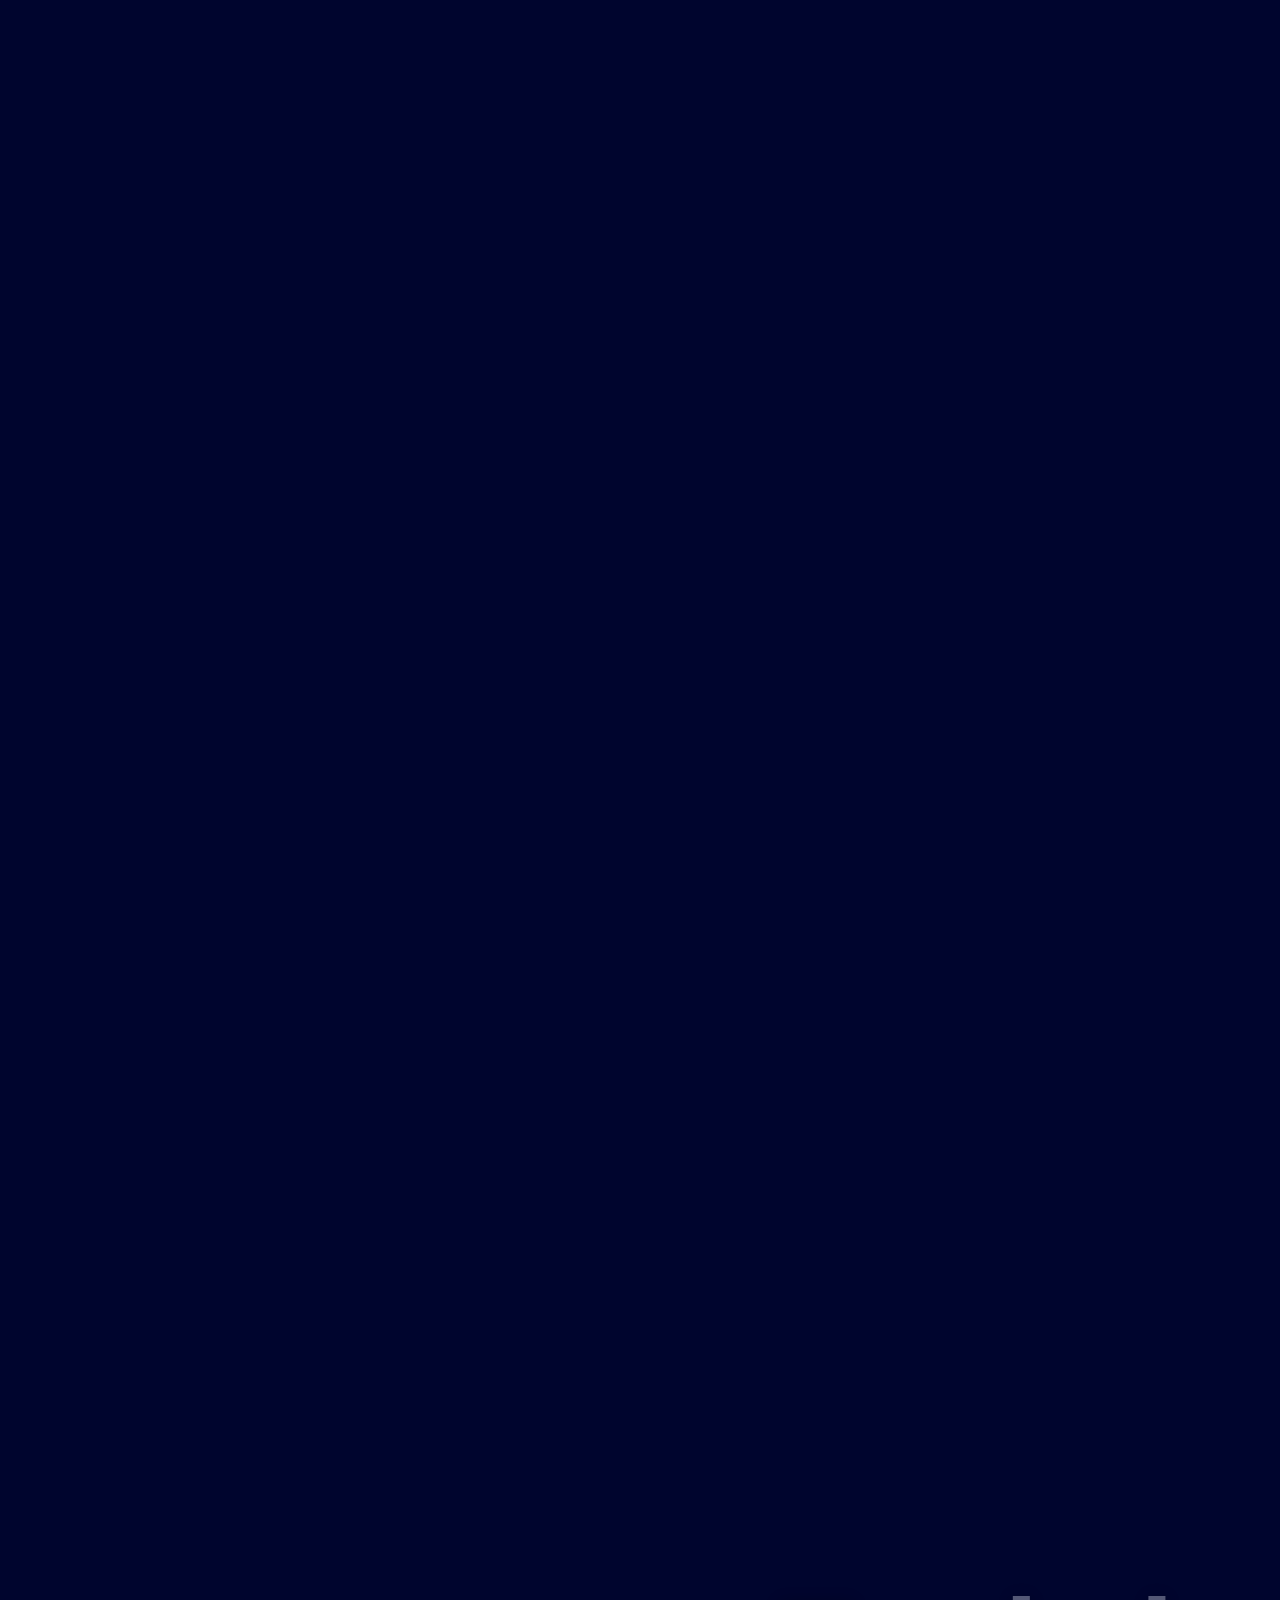
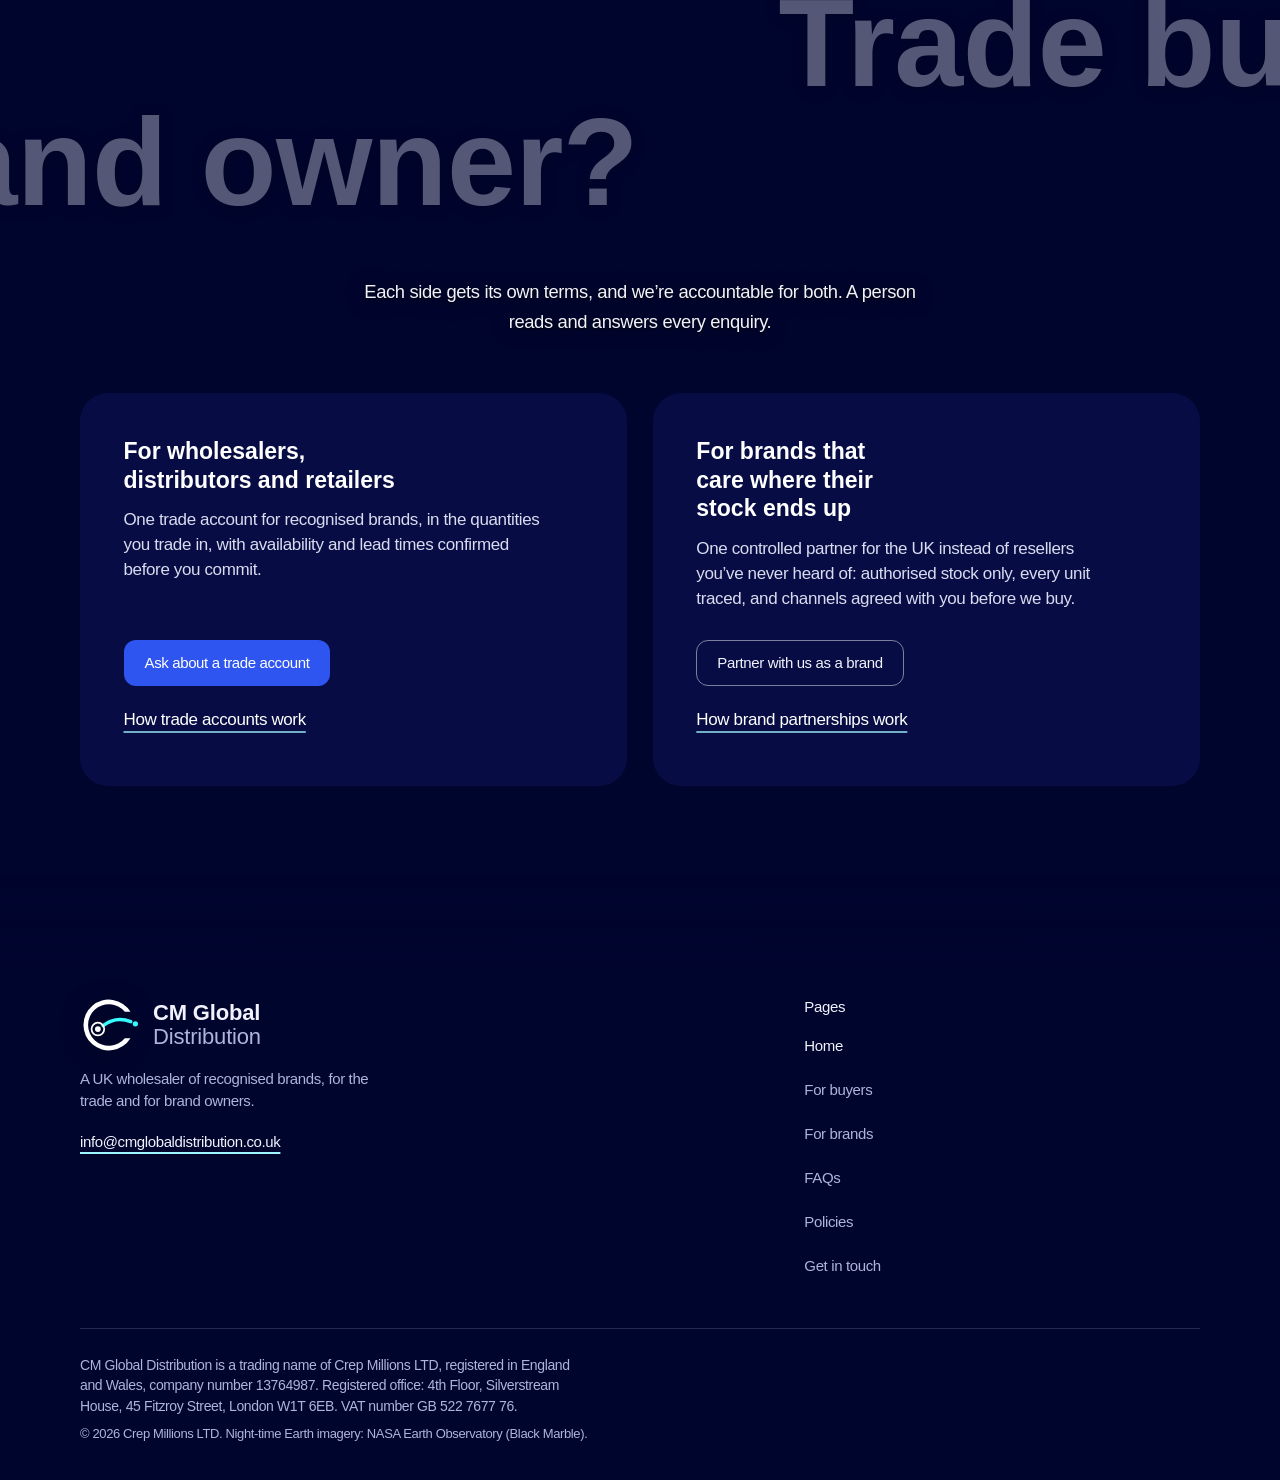
==== commit 0581303e: "Publish site from e1d67a7" ====
--- a/index.html
+++ b/index.html
@@ -16,8 +16,6 @@
   <meta property="og:image:height" content="630">
   <meta name="twitter:card" content="summary_large_image">
   <meta name="theme-color" content="#00052e">
-  <link rel="preload" href="assets/fonts/hanken-grotesk-latin-300-normal.woff2" as="font" type="font/woff2" crossorigin>
-  <link rel="preload" href="assets/fonts/hanken-grotesk-latin-400-normal.woff2" as="font" type="font/woff2" crossorigin>
   <link rel="icon" href="assets/favicon.svg" type="image/svg+xml">
   <link rel="apple-touch-icon" href="assets/apple-touch-icon.png">
   <link rel="stylesheet" href="styles.css">
@@ -77,15 +75,14 @@
 
       <div class="wrap scene-copy">
         <div>
-          <h1 class="display hero-title" id="hero-title" aria-label="Authorised branded stock"><span class="hero-word" aria-hidden="true" data-i18n-ctx="headline">Authorised</span><span class="hero-main" aria-hidden="true" data-i18n-ctx="headline">branded stock</span></h1>
-        </div>
-        <div>
-          <p class="lede">We buy direct from brands and their authorised suppliers in the EU, and supply the trade across the UK. Controlled, traceable supply keeps each brand&rsquo;s pricing stable, so no one&rsquo;s margin is undercut.</p>
-          <div class="actions">
-            <a class="btn btn-signal" href="contact.html?type=trade">Ask about a trade account</a>
-            <a class="btn btn-line" href="contact.html?type=brand">Partner with us as a brand</a>
+          <h1 class="display hero-title" id="hero-title" aria-label="Authorised branded stock."><span class="hero-word" aria-hidden="true" data-i18n-ctx="headline">Authorised</span><span class="hero-main" aria-hidden="true" data-i18n-ctx="headline">branded stock.</span></h1>
+        </div>
+        <div class="hero-offer">
+          <p class="lede">Bought direct from brands and their authorised EU suppliers.<span>Supplied to the UK trade, every unit traced, every brand&rsquo;s price kept stable.</span></p>
+          <div class="actions routes">
+            <a class="route route-trade" href="contact.html?type=trade"><span><small>Trade buyers</small><b>Ask about a trade account</b></span><svg viewBox="0 0 20 20" aria-hidden="true" focusable="false"><path d="M4 10h11m-4.5-4.5L15 10l-4.5 4.5" fill="none" stroke="currentColor" stroke-width="1.6" stroke-linecap="round" stroke-linejoin="round"/></svg></a>
+            <a class="route route-brand" href="contact.html?type=brand"><span><small>Brand owners</small><b>Partner with us as a brand</b></span><svg viewBox="0 0 20 20" aria-hidden="true" focusable="false"><path d="M4 10h11m-4.5-4.5L15 10l-4.5 4.5" fill="none" stroke="currentColor" stroke-width="1.6" stroke-linecap="round" stroke-linejoin="round"/></svg></a>
           </div>
-          <p class="hero-proof">Registered in England and Wales, company <a class="text-link" href="https://find-and-update.company-information.service.gov.uk/company/13764987" rel="noopener">13764987</a>, VAT GB&nbsp;522&nbsp;7677&nbsp;76</p>
         </div>
       </div>
     </div>
@@ -193,7 +190,7 @@
           <a class="footer-mail" href="mailto:info@cmglobaldistribution.co.uk">info@cmglobaldistribution.co.uk</a>
         </div>
         <nav aria-label="Footer">
-          <h2 class="footer-h">Pages</h2>
+          <p class="footer-h">Pages</p>
           <ul>
             <li><a href="index.html" aria-current="page">Home</a></li>
             <li><a href="trade.html">For buyers</a></li>
--- a/styles.css
+++ b/styles.css
@@ -1,62 +1,53 @@
-/* Fonts, self-hosted (all SIL Open Font Licence) */
-@font-face { font-family: 'Open Sauce Sans'; font-weight: 300; font-style: normal; font-display: swap; src: url('assets/fonts/open-sauce-sans-latin-300-normal.woff2') format('woff2'); unicode-range: U+0000-00FF, U+0131, U+0152-0153, U+02BB-02BC, U+02C6, U+02DA, U+02DC, U+0304, U+0308, U+0329, U+2000-206F, U+20AC, U+2122, U+2191, U+2193, U+2212, U+2215, U+FEFF, U+FFFD; }
-/* Open Sauce Sans's published regular weight is a broken file (a Type 1 font, not woff2), so
-   medium-weight body text borrows Hanken Grotesk's regular, which sits very close to it. */
-@font-face { font-family: 'Open Sauce Sans'; font-weight: 400; font-style: normal; font-display: swap; src: url('assets/fonts/hanken-grotesk-latin-400-normal.woff2') format('woff2'); unicode-range: U+0000-00FF, U+0131, U+0152-0153, U+02BB-02BC, U+02C6, U+02DA, U+02DC, U+0304, U+0308, U+0329, U+2000-206F, U+20AC, U+2122, U+2191, U+2193, U+2212, U+2215, U+FEFF, U+FFFD; }
-@font-face { font-family: 'Hanken Grotesk'; font-weight: 300; font-style: normal; font-display: swap; src: url('assets/fonts/hanken-grotesk-latin-300-normal.woff2') format('woff2'); unicode-range: U+0000-00FF, U+0131, U+0152-0153, U+02BB-02BC, U+02C6, U+02DA, U+02DC, U+0304, U+0308, U+0329, U+2000-206F, U+20AC, U+2122, U+2191, U+2193, U+2212, U+2215, U+FEFF, U+FFFD; }
-@font-face { font-family: 'Hanken Grotesk'; font-weight: 400; font-style: normal; font-display: swap; src: url('assets/fonts/hanken-grotesk-latin-400-normal.woff2') format('woff2'); unicode-range: U+0000-00FF, U+0131, U+0152-0153, U+02BB-02BC, U+02C6, U+02DA, U+02DC, U+0304, U+0308, U+0329, U+2000-206F, U+20AC, U+2122, U+2191, U+2193, U+2212, U+2215, U+FEFF, U+FFFD; }
-@font-face { font-family: 'IBM Plex Mono'; font-weight: 400; font-style: normal; font-display: swap; src: url('assets/fonts/ibm-plex-mono-latin-400-normal.woff2') format('woff2'); unicode-range: U+0000-00FF, U+0131, U+0152-0153, U+02BB-02BC, U+02C6, U+02DA, U+02DC, U+0304, U+0308, U+0329, U+2000-206F, U+20AC, U+2122, U+2191, U+2193, U+2212, U+2215, U+FEFF, U+FFFD; }
-@font-face { font-family: 'IBM Plex Mono'; font-weight: 500; font-style: normal; font-display: swap; src: url('assets/fonts/ibm-plex-mono-latin-500-normal.woff2') format('woff2'); unicode-range: U+0000-00FF, U+0131, U+0152-0153, U+02BB-02BC, U+02C6, U+02DA, U+02DC, U+0304, U+0308, U+0329, U+2000-206F, U+20AC, U+2122, U+2191, U+2193, U+2212, U+2215, U+FEFF, U+FFFD; }
-
-/* Accented letters for Polish, Czech and the rest of Europe, and Arabic script, each loaded only
-   when a page in that language needs it. Open Sauce Sans has no accented set, so its light weight
-   borrows Hanken Grotesk's, as its regular weight already does. */
-@font-face { font-family: 'Open Sauce Sans'; font-weight: 300; font-style: normal; font-display: swap; src: url('assets/fonts/hanken-grotesk-latin-ext-300-normal.woff2') format('woff2'); unicode-range: U+0100-02BA, U+02BD-02C5, U+02C7-02CC, U+02CE-02D7, U+02DD-02FF, U+1D00-1DBF, U+1E00-1E9F, U+1EF2-1EFF, U+2020, U+20A0-20AB, U+20AD-20C0, U+2113, U+2C60-2C7F, U+A720-A7FF; }
-@font-face { font-family: 'Open Sauce Sans'; font-weight: 400; font-style: normal; font-display: swap; src: url('assets/fonts/hanken-grotesk-latin-ext-400-normal.woff2') format('woff2'); unicode-range: U+0100-02BA, U+02BD-02C5, U+02C7-02CC, U+02CE-02D7, U+02DD-02FF, U+1D00-1DBF, U+1E00-1E9F, U+1EF2-1EFF, U+2020, U+20A0-20AB, U+20AD-20C0, U+2113, U+2C60-2C7F, U+A720-A7FF; }
-@font-face { font-family: 'Hanken Grotesk'; font-weight: 300; font-style: normal; font-display: swap; src: url('assets/fonts/hanken-grotesk-latin-ext-300-normal.woff2') format('woff2'); unicode-range: U+0100-02BA, U+02BD-02C5, U+02C7-02CC, U+02CE-02D7, U+02DD-02FF, U+1D00-1DBF, U+1E00-1E9F, U+1EF2-1EFF, U+2020, U+20A0-20AB, U+20AD-20C0, U+2113, U+2C60-2C7F, U+A720-A7FF; }
-@font-face { font-family: 'Hanken Grotesk'; font-weight: 400; font-style: normal; font-display: swap; src: url('assets/fonts/hanken-grotesk-latin-ext-400-normal.woff2') format('woff2'); unicode-range: U+0100-02BA, U+02BD-02C5, U+02C7-02CC, U+02CE-02D7, U+02DD-02FF, U+1D00-1DBF, U+1E00-1E9F, U+1EF2-1EFF, U+2020, U+20A0-20AB, U+20AD-20C0, U+2113, U+2C60-2C7F, U+A720-A7FF; }
-@font-face { font-family: 'IBM Plex Mono'; font-weight: 400; font-style: normal; font-display: swap; src: url('assets/fonts/ibm-plex-mono-latin-ext-400-normal.woff2') format('woff2'); unicode-range: U+0100-02BA, U+02BD-02C5, U+02C7-02CC, U+02CE-02D7, U+02DD-02FF, U+1D00-1DBF, U+1E00-1E9F, U+1EF2-1EFF, U+2020, U+20A0-20AB, U+20AD-20C0, U+2113, U+2C60-2C7F, U+A720-A7FF; }
-@font-face { font-family: 'IBM Plex Mono'; font-weight: 500; font-style: normal; font-display: swap; src: url('assets/fonts/ibm-plex-mono-latin-ext-500-normal.woff2') format('woff2'); unicode-range: U+0100-02BA, U+02BD-02C5, U+02C7-02CC, U+02CE-02D7, U+02DD-02FF, U+1D00-1DBF, U+1E00-1E9F, U+1EF2-1EFF, U+2020, U+20A0-20AB, U+20AD-20C0, U+2113, U+2C60-2C7F, U+A720-A7FF; }
-@font-face { font-family: 'Open Sauce Sans'; font-weight: 300; font-style: normal; font-display: swap; src: url('assets/fonts/ibm-plex-sans-arabic-arabic-300-normal.woff2') format('woff2'); unicode-range: U+0600-06FF, U+0750-077F, U+0870-088E, U+0890-0891, U+0897-08E1, U+08E3-08FF, U+200C-200E, U+2010-2011, U+204F, U+2E41, U+FB50-FDFF, U+FE70-FE74, U+FE76-FEFC; }
-@font-face { font-family: 'Open Sauce Sans'; font-weight: 400; font-style: normal; font-display: swap; src: url('assets/fonts/ibm-plex-sans-arabic-arabic-400-normal.woff2') format('woff2'); unicode-range: U+0600-06FF, U+0750-077F, U+0870-088E, U+0890-0891, U+0897-08E1, U+08E3-08FF, U+200C-200E, U+2010-2011, U+204F, U+2E41, U+FB50-FDFF, U+FE70-FE74, U+FE76-FEFC; }
-@font-face { font-family: 'Hanken Grotesk'; font-weight: 300; font-style: normal; font-display: swap; src: url('assets/fonts/ibm-plex-sans-arabic-arabic-300-normal.woff2') format('woff2'); unicode-range: U+0600-06FF, U+0750-077F, U+0870-088E, U+0890-0891, U+0897-08E1, U+08E3-08FF, U+200C-200E, U+2010-2011, U+204F, U+2E41, U+FB50-FDFF, U+FE70-FE74, U+FE76-FEFC; }
-@font-face { font-family: 'Hanken Grotesk'; font-weight: 400; font-style: normal; font-display: swap; src: url('assets/fonts/ibm-plex-sans-arabic-arabic-400-normal.woff2') format('woff2'); unicode-range: U+0600-06FF, U+0750-077F, U+0870-088E, U+0890-0891, U+0897-08E1, U+08E3-08FF, U+200C-200E, U+2010-2011, U+204F, U+2E41, U+FB50-FDFF, U+FE70-FE74, U+FE76-FEFC; }
-@font-face { font-family: 'IBM Plex Mono'; font-weight: 400; font-style: normal; font-display: swap; src: url('assets/fonts/ibm-plex-sans-arabic-arabic-400-normal.woff2') format('woff2'); unicode-range: U+0600-06FF, U+0750-077F, U+0870-088E, U+0890-0891, U+0897-08E1, U+08E3-08FF, U+200C-200E, U+2010-2011, U+204F, U+2E41, U+FB50-FDFF, U+FE70-FE74, U+FE76-FEFC; }
-@font-face { font-family: 'IBM Plex Mono'; font-weight: 500; font-style: normal; font-display: swap; src: url('assets/fonts/ibm-plex-sans-arabic-arabic-400-normal.woff2') format('woff2'); unicode-range: U+0600-06FF, U+0750-077F, U+0870-088E, U+0890-0891, U+0897-08E1, U+08E3-08FF, U+200C-200E, U+2010-2011, U+204F, U+2E41, U+FB50-FDFF, U+FE70-FE74, U+FE76-FEFC; }
+/* CM Global Distribution. The design follows the owner-approved direction of October 2026:
+   Apple's system font, a menu with no bar, flat surfaces separated by tone (no glass, glow,
+   gradient or cast shadow), 28px panel corners, flat buttons, plain coloured-word labels. */
 :root {
-  /* Liquid glass: one fill, rim and depth for every glass panel, card and bar */
-  --glass-fill: linear-gradient(160deg, rgba(24, 34, 118, 0.38), rgba(6, 14, 72, 0.44) 60%, rgba(14, 24, 96, 0.41));
-  --glass-rim: linear-gradient(140deg, rgba(255, 255, 255, 0.7), rgba(175, 180, 219, 0.18) 28%, rgba(52, 252, 255, 0.4) 58%, rgba(255, 255, 255, 0.55) 82%, rgba(175, 180, 219, 0.3));
-  --glass-depth: inset 0 1.5px 0 rgba(255, 255, 255, 0.4), inset 0 -1px 0 rgba(255, 255, 255, 0.1), inset 0 0 44px rgba(120, 140, 255, 0.12), 0 40px 90px rgba(0, 3, 30, 0.45);
   --cyan-soft: #9ff6ff;      /* cyan for text and numerals: readable where full cyan glares */
-  --label-soft: #cdd1ec;     /* small labels on glass */
   --field: #030a3a;          /* form field fill */
   --field-line: rgba(175, 180, 219, 0.3);
-  /* Ameba-derived palette */
   --ink: #00052e;
-  --deep: #06105a;
   --signal: #0428cb;
   --signal-hover: #1a3de4;
+  --cta: #2f55f0;            /* the one button blue: white text on it 5.7:1, and 3.5:1 against the page */
+  --cta-hover: #3a5ff7;
+  --surface-1: color-mix(in srgb, var(--panel) 93%, transparent);  /* a band: one step lighter than the page */
+  --surface-2: #121b66;                /* a card on a band: one step lighter again */
   --cyan: #34fcff;          /* atmosphere only: globe glow and routes */
   --halo: #afb4db;
-  --paper: #ffffff;
-  --carbon: #222222;
-  --slate: #4f5166;
-  --fog: #6b6b83;
-  --mist: #8185a0;
-  --silver: #dbdcdf;
+  --carbon: #ffffff;         /* strong text */
+  --slate: #d9dcf0;          /* secondary text on a panel */
+  --fog: #d9dcf0;
+  --silver: rgba(255, 255, 255, 0.16);  /* hairlines on a panel */
   --on-ink: #f1f2fb;
   --on-ink-soft: #afb4db;
   --line-ink: rgba(175, 180, 219, 0.2);
   --error-dark: #ff9a9a;
   --error-light: #c62828;
 
-  --display: 'Hanken Grotesk', 'Helvetica Neue', Arial, sans-serif;
-  --body: 'Open Sauce Sans', 'Helvetica Neue', Arial, sans-serif;
-  --mono: 'IBM Plex Mono', ui-monospace, Menlo, monospace;
+  /* Apple's system font: SF Pro on Apple devices, from the visitor's own system (Apple's
+     licence forbids self-hosting it); Segoe UI on Windows, Roboto on Android */
+  --display: -apple-system, BlinkMacSystemFont, 'SF Pro Display', 'Segoe UI', Roboto, 'Helvetica Neue', Arial, sans-serif;
+  --body: -apple-system, BlinkMacSystemFont, 'SF Pro Text', 'Segoe UI', Roboto, 'Helvetica Neue', Arial, sans-serif;
 
   --gutter: clamp(20px, 4vw, 40px);
-  --section: clamp(72px, 10vw, 136px);
+  --section: clamp(64px, 8vw, 96px);
+
+  /* Colours used in a single role */
+  --white: #ffffff;          /* pure white: button text, active labels */
+  --black: #000000;          /* shadow base */
+  --menu-solid: #030834;     /* solid menus and pop-ups */
+  --panel: #080e46;          /* panel base; --surface-1 is this at 93% */
+  --deep: #06105a;           /* one step above the page, for flow boxes and hovers */
+  --placeholder: #7c81aa;    /* form placeholder text */
+  --route-dot: #eaffff;      /* route stop centre */
+  --sheet: #f4f5fc;          /* paper of the route documents */
+  --sheet-ink: #1a2060;      /* ink on the route documents */
+  --error-text: #ffc4c4;     /* error message text */
+  --success-text: #b8f0d4;   /* success message text */
+  --success: #78dcaa;        /* success message tint */
+  --leak-text: #ffd2d2;      /* text on the leaking supply chain */
+  --nav-port: #ff4d5e;       /* plane port light (sent animation) */
+  --nav-starboard: #3dff9a;  /* plane starboard light (sent animation) */
 }
 
 * { box-sizing: border-box; }
@@ -67,8 +58,9 @@
   margin: 0;
   font-family: var(--body);
   font-weight: 400;
-  font-size: 1.0625rem;
-  line-height: 1.6;
+  font-size: 17px;
+  line-height: 1.47;
+  letter-spacing: -0.022em;
   color: var(--on-ink);
   background: var(--ink);
   -webkit-font-smoothing: antialiased;
@@ -86,50 +78,48 @@
 
 .wrap { width: 100%; max-width: 1200px; margin-inline: auto; padding-inline: var(--gutter); }
 
-.skip { position: absolute; left: 12px; top: -60px; z-index: 60; padding: 10px 16px; border-radius: 8px; background: var(--signal); color: #fff; text-decoration: none; }
+.skip { position: absolute; left: 12px; top: -60px; z-index: 60; padding: 10px 16px; border-radius: 12px; background: var(--signal); color: var(--white); text-decoration: none; }
 .skip:focus { top: 12px; }
-
-.placeholder { color: var(--mist); font-style: italic; }
 
 /* Type */
 .display {
   font-family: var(--display);
-  font-weight: 300;
+  font-weight: 600;
   font-size: clamp(2.6rem, 5.4vw, 4.4rem);
   line-height: 1.04;
-  letter-spacing: -0.035em;
+  letter-spacing: -0.02em;
   text-wrap: balance;
 }
 
 .h2 {
   font-family: var(--display);
-  font-weight: 300;
-  font-size: clamp(2.2rem, 3.6vw, 3rem);
-  line-height: 1.06;
-  letter-spacing: -0.03em;
+  font-weight: 600;
+  font-size: clamp(2rem, 3.4vw, 2.5rem);
+  line-height: 1.05;
+  letter-spacing: -0.01em;
   text-wrap: balance;
 }
 
 .h3 {
   font-family: var(--display);
-  font-weight: 300;
-  font-size: 1.7rem;
+  font-weight: 600;
+  font-size: clamp(1.25rem, 1.8vw, 1.5rem);
   line-height: 1.25;
-  letter-spacing: -0.012em;
+  letter-spacing: 0;
 }
 
 .lede { font-size: 1.15rem; line-height: 1.65; max-width: 54ch; color: var(--on-ink-soft); }
 
+/* Labels: a plain coloured word, like Apple's "New" marker; no capitals, no typewriter face */
 .mono {
-  font-family: var(--mono);
-  font-weight: 400;
-  font-size: 0.75rem;
-  letter-spacing: 0.085em;
-  text-transform: uppercase;
-  color: var(--on-ink-soft);
-}
-
-/* Buttons: pills, flat */
+  font-family: var(--body);
+  font-weight: 600;
+  letter-spacing: 0;
+  font-size: 0.8125rem;
+  color: var(--cyan-soft);
+}
+
+/* Buttons: one flat blue; the secondary is a clean outline with nothing behind it */
 .btn {
   display: inline-flex;
   align-items: center;
@@ -137,23 +127,22 @@
   min-height: 46px;
   padding: 0 20px;
   border: 1px solid transparent;
-  border-radius: 999px;
+  border-radius: 12px;
   font: inherit;
-  font-weight: 400;
+  font-weight: 500;
   font-size: 0.9375rem;
   text-decoration: none;
   cursor: pointer;
   transition: background-color 0.15s ease, border-color 0.15s ease, color 0.15s ease;
 }
-.btn-signal { background: var(--signal); color: #fff; }
-.btn-signal:hover { background: var(--signal-hover); }
-.btn-line { border-color: rgba(175, 180, 219, 0.45); color: var(--on-ink); }
-.btn-line:hover { border-color: var(--on-ink); }
-.band-light .btn-line { border-color: rgba(255, 255, 255, 0.42); color: var(--carbon); } /* a clear outline on glass too */
-.band-light .btn-line:hover { border-color: rgba(255, 255, 255, 0.75); }
+.btn-signal, .menu .btn-line { background: var(--cta); color: var(--white); border-color: transparent; text-shadow: none; }
+.btn-signal:hover, .menu .btn-line:hover { background: var(--cta-hover); }
+.btn-line { background: transparent; border-color: color-mix(in srgb, var(--on-ink) 50%, transparent); color: var(--on-ink); }
+.btn-line:hover { border-color: var(--white); background: color-mix(in srgb, var(--white) 6%, transparent); }
+.menu .btn-line { border: 0; }
 .btn[disabled] { opacity: 0.55; cursor: progress; }
 
-.text-link { color: var(--on-ink); text-decoration: underline; text-decoration-color: rgba(159, 246, 255, 0.7); text-decoration-thickness: 2px; text-underline-offset: 6px; }
+.text-link { color: var(--on-ink); text-decoration: underline; text-decoration-color: color-mix(in srgb, var(--cyan-soft) 70%, transparent); text-decoration-thickness: 2px; text-underline-offset: 6px; }
 .band-light .text-link { color: var(--carbon); }
 
 /* Header */
@@ -163,56 +152,95 @@
 .logo { display: inline-flex; align-items: center; min-height: 44px; gap: 13px; margin-right: auto; font-family: var(--display); font-weight: 400; font-size: 1.125rem; letter-spacing: -0.01em; text-decoration: none; color: var(--on-ink); }
 .logo svg { width: 60px; height: 58px; flex: none; }
 .logo-text { display: grid; line-height: 1.08; font-family: var(--display); font-size: 22px; } /* px: the logo keeps its size when text is enlarged */
-.logo-text span:first-child { font-weight: 400; color: var(--on-ink); }
-.logo-text span:last-child { font-weight: 300; color: var(--on-ink-soft); }
+.logo-text span:first-child { font-weight: 600; color: var(--on-ink); }
+.logo-text span:last-child { font-weight: 400; color: var(--on-ink-soft); }
 .menu { display: flex; align-items: center; gap: 28px; }
 .menu ul { display: flex; gap: 26px; list-style: none; padding: 0; }
-.menu ul a { display: inline-flex; align-items: center; justify-content: center; min-height: 44px; min-width: 44px; font-size: 0.9375rem; color: var(--on-ink-soft); text-decoration: none; padding-block: 0; border-bottom: 1px solid transparent; }
-.menu ul a:hover { color: var(--on-ink); }
-.menu ul a[aria-current="page"] { color: var(--on-ink); border-bottom-color: var(--halo); }
+.menu ul a { display: inline-flex; align-items: center; justify-content: center; min-height: 44px; min-width: 44px; font-size: 0.98rem; font-weight: 500; color: var(--white); text-decoration: none; padding-block: 0; border-bottom: 1px solid transparent; }
+.menu ul a:hover { color: var(--cyan-soft); }
+.menu ul a[aria-current="page"] { color: var(--on-ink); border-bottom-color: var(--cyan-soft); }
 .menu .btn { min-height: 44px; padding: 0 16px; font-size: 0.875rem; }
-.menu-toggle { display: none; min-height: 44px; padding: 0 18px; border: 1px solid rgba(175, 180, 219, 0.45); border-radius: 999px; background: transparent; color: var(--on-ink); font: inherit; font-weight: 400; cursor: pointer; }
+.menu-toggle { display: none; min-height: 44px; padding: 0 18px; border: 1px solid color-mix(in srgb, var(--halo) 45%, transparent); border-radius: 12px; background: transparent; color: var(--on-ink); font: inherit; font-weight: 400; cursor: pointer; }
+/* The menu has no bar: logo and links sit straight on the page, lifted by bright, slightly
+   heavier type, with "Get in touch" the one solid control. Once scrolled it becomes a solid
+   navy band, so text passing beneath never reads through. */
+.site-header .nav {
+  position: relative;
+  padding: 18px max(var(--gutter), calc((100vw - 1200px) / 2 + var(--gutter)));
+  max-width: none;
+  transition: background-color 0.3s ease, box-shadow 0.3s ease;
+}
+.site-header:not(.is-compact) .nav { text-shadow: 0 1px 12px color-mix(in srgb, var(--black) 55%, transparent); }
+.site-header.is-compact .nav { padding-block: 8px; background: color-mix(in srgb, var(--ink) 92%, transparent); box-shadow: 0 1px 0 color-mix(in srgb, var(--halo) 14%, transparent); -webkit-backdrop-filter: blur(16px); backdrop-filter: blur(16px); }
+.site-header.is-compact .logo svg { width: 42px; height: 40px; }
+.site-header.is-compact .logo-text { font-size: 18px; }
+.logo svg { filter: drop-shadow(0 2px 10px color-mix(in srgb, var(--black) 50%, transparent)); }
 
 /* Home: pinned globe scene */
 .globe-stage { position: fixed; left: 0; right: 0; top: 0; height: 100vh; height: 100lvh; z-index: 0; pointer-events: none; }
 .globe-stage canvas { position: absolute; inset: 0; width: 100%; height: 100%; opacity: 0; transition: opacity 1.2s ease; }
 .globe-stage.is-ready canvas { opacity: 1; }
 .home .scene, .home main, .home .site-footer { position: relative; z-index: 1; }
-.home .band-glow { background: linear-gradient(180deg, rgba(0, 5, 46, 0.35), rgba(0, 5, 46, 0.7)); }
+.home .band-glow { background: linear-gradient(180deg, color-mix(in srgb, var(--ink) 35%, transparent), color-mix(in srgb, var(--ink) 70%, transparent)); }
 .scene { position: relative; --reveal: 0; }
 .scene-sticky { position: relative; height: 100vh; height: 100svh; min-height: 560px; max-height: 1100px; overflow: hidden; }
 
 
 .scene-top {
-  position: absolute; inset: 0 0 auto; height: 160px; pointer-events: none;
-  background: linear-gradient(180deg, rgba(0, 5, 46, 0.85), rgba(0, 5, 46, 0));
+  position: absolute; inset: 0 0 auto; height: 220px; pointer-events: none;
+  background: linear-gradient(180deg, color-mix(in srgb, var(--ink) 92%, transparent) 0%, color-mix(in srgb, var(--ink) 60%, transparent) 45%, color-mix(in srgb, var(--ink) 0%, transparent) 100%);
 }
 
 /* Hero: the headline sits large straight on the globe, with no card around it. A soft navy
-   fade from the left edge (from the bottom on phones) keeps the words readable over the
-   city lights, and leaves London and the routes clear on the right. */
+   fade from the left edge and the bottom keeps the words readable over the city lights, and
+   leaves London and the routes clear on the right. */
 .scene-shade {
   position: absolute; inset: 0; pointer-events: none;
   background:
-    linear-gradient(90deg, rgba(0, 5, 46, 0.92) 0%, rgba(0, 5, 46, 0.82) 32%, rgba(0, 5, 46, 0.35) 54%, rgba(0, 5, 46, 0) 68%),
-    linear-gradient(0deg, rgba(0, 5, 46, 0.9) 0%, rgba(0, 5, 46, 0) 42%);
+    linear-gradient(90deg, color-mix(in srgb, var(--ink) 88%, transparent), color-mix(in srgb, var(--ink) 30%, transparent) 60%, color-mix(in srgb, var(--ink) 0%, transparent) 80%),
+    linear-gradient(0deg, color-mix(in srgb, var(--ink) 94%, transparent), color-mix(in srgb, var(--ink) 60%, transparent) 30%, color-mix(in srgb, var(--ink) 0%, transparent) 55%);
 }
 .scene-copy {
-  position: absolute; bottom: clamp(48px, 10vh, 112px);
+  position: absolute; bottom: clamp(24px, 5vh, 48px);
   left: max(var(--gutter), calc((100vw - 1200px) / 2 + var(--gutter)));
-  width: min(700px, calc(100% - 2 * var(--gutter)));
+  width: min(1200px, calc(100% - 2 * var(--gutter))); max-width: calc(1200px - 2 * var(--gutter));
   padding-inline: 0; /* its left edge lines up with the page's content column */
   transform: translateY(calc(var(--reveal) * -70px));
   opacity: calc(1 - var(--reveal) * 1.6);
 }
-.scene-copy .lede { margin-top: 16px; max-width: 44ch; color: var(--on-ink); font-size: 1.08rem; }
-
-/* Hero: the first word, "Authorised", sits on its own line in the lighter cyan */
-.hero-word { display: block; width: fit-content; color: var(--cyan-soft); }
-
-/* Hero headline: the moving word on its own line above "branded stock" */
-.hero-title { margin-top: 0; font-size: clamp(3.2rem, 8vw, 7.25rem); line-height: 0.98; letter-spacing: -0.04em; }
-.hero-main { display: block; }
+/* Hero headline: "Authorised" on its own line above "branded stock.", in one colour. It lands
+   light, then settles bold (reveal.js); "branded stock." stays light. The letters animate in as
+   separate pieces, which can't be kerned against each other, so kerning is off: with it on, the
+   words tightened by 2-3px as they rejoined and the headline visibly snapped. */
+.hero-title { margin-top: 0; font-size: clamp(3.2rem, 8.4vw, 7rem); line-height: 0.95; letter-spacing: -0.04em; font-kerning: none; text-wrap: balance; }
+.hero-word, .hero-main { display: block; letter-spacing: -0.02em; }
+.hero-word { width: fit-content; font-weight: 600; transition: font-weight 1.6s cubic-bezier(0.22, 1, 0.36, 1); }
+.hero-word.is-arriving, .hero-main { font-weight: 300; }
+@media (prefers-reduced-motion: reduce) { .hero-word { transition: none; } }
+
+/* Under it: two short lines, then a route for each kind of visitor */
+.hero-offer { margin-top: clamp(20px, 3vh, 30px); }
+.scene-copy .lede { margin: 0; max-width: none; font-size: clamp(1.125rem, 1.55vw, 1.4rem); line-height: 1.45; color: var(--white); }
+.scene-copy .lede span { display: block; color: color-mix(in srgb, var(--on-ink) 72%, transparent); }
+.scene-copy .routes { display: flex; flex-wrap: wrap; gap: 14px; margin-top: 30px; }
+.route {
+  display: flex; align-items: center; justify-content: space-between; gap: 22px;
+  min-width: 290px; min-height: 64px; padding: 14px 20px 14px 22px; border-radius: 16px;
+  color: var(--white); text-decoration: none; border: 1px solid transparent;
+  transition: background-color 0.2s ease, border-color 0.2s ease;
+}
+.route span { display: grid; gap: 2px; }
+.route small { font-size: 0.8125rem; color: var(--white); }
+.route b { font-weight: 500; font-size: 1.0625rem; }
+.route svg { width: 20px; height: 20px; flex: none; transition: transform 0.2s ease; }
+.route:hover svg { transform: translateX(3px); }
+[dir="rtl"] .route svg { transform: scaleX(-1); }
+[dir="rtl"] .route:hover svg { transform: scaleX(-1) translateX(3px); }
+.route-trade { background: var(--cta); text-shadow: none; }
+.route-trade:hover { background: var(--cta-hover); }
+.route-brand { border-color: color-mix(in srgb, var(--on-ink) 50%, transparent); }
+.route-brand:hover { border-color: var(--white); background: color-mix(in srgb, var(--white) 6%, transparent); }
+@media (max-width: 640px) { .route { min-width: 0; width: 100%; } }
 
 /* Home intro: who we are, next to the hero */
 
@@ -220,80 +248,28 @@
 
 /* Bands */
 .band { padding-block: var(--section); }
-.band-light { background: var(--paper); color: var(--carbon); }
-/* Liquid glass, as on iPhone: the page behind stays visible through a heavy blur, and the
-   glass adapts to what it sits on. Over the dark globe that means dark glass with light
-   text, which is what keeps the words readable while the background shows through.
-   Text colours are swapped by redefining the palette names inside the panel. */
+/* A panel: one flat tone lighter than the page, with 28px corners and no glass, sheen or
+   shadow. Text colours are swapped by redefining the palette names inside it. */
 .band-light {
   position: relative;
   margin: clamp(12px, 2.2vw, 30px) clamp(10px, 1.6vw, 20px);
-  border-radius: clamp(26px, 3.2vw, 40px);
+  border-radius: 28px;
   padding-block: clamp(56px, 7vw, 92px) !important;
-  background: var(--glass-fill);
-  -webkit-backdrop-filter: blur(28px) saturate(1.7) brightness(0.66);
-  backdrop-filter: blur(28px) saturate(1.7) brightness(0.66);
-  box-shadow: var(--glass-depth);
+  background: var(--surface-1);
   isolation: isolate;
-  color: #fff;
-  --carbon: #ffffff;
-  --slate: #d9dcf0;
-  --fog: #d9dcf0;
-  --silver: rgba(255, 255, 255, 0.16);
+  color: var(--white);
 }
 .band-light > * { position: relative; z-index: 1; }
-/* Icons and the selected-tab line use cyan on dark glass, where the royal blue would be too faint */
+/* Icons and the selected-tab line use cyan on the panels, where the royal blue would be too faint */
 .band-light .ticks svg,
 .band-light .checklist svg { color: var(--cyan); }
 .band-light .tablist [role="tab"][aria-selected="true"] { border-bottom-color: var(--cyan); }
 .band-light .faq summary::after { border-color: var(--cyan); }
-.band-light::before,
-.band-light::after { content: ''; position: absolute; inset: 0; border-radius: inherit; pointer-events: none; }
-/* Moving specular sheen */
-.band-light::before {
-  background: linear-gradient(115deg, transparent 32%, rgba(255, 255, 255, 0.22) 46%, rgba(255, 255, 255, 0) 60%);
-  background-size: 260% 100%;
-  background-position: calc(var(--sheen, 40) * 1%) 0;
-  mix-blend-mode: screen;
-  opacity: 0.6;
-}
-/* Refracted rim: a thin edge that shifts from white through lavender to cyan */
-.band-light::after {
-  padding: 1.2px;
-  background: var(--glass-rim);
-  -webkit-mask: linear-gradient(#000 0 0) content-box, linear-gradient(#000 0 0);
-  -webkit-mask-composite: xor;
-  mask: linear-gradient(#000 0 0) content-box exclude, linear-gradient(#000 0 0);
-}
-/* The header bar and outline buttons become glass too */
-.site-header .nav {
-  position: relative;
-  width: calc(100% - 24px); max-width: calc(1200px - 2 * var(--gutter)); margin-inline: auto;
-  transition: background-color 0.25s ease;
-  margin-top: 12px;
-  padding: 10px 12px 10px 16px;
-  border-radius: 28px;
-  background: rgba(10, 18, 80, 0.32);
-  -webkit-backdrop-filter: blur(20px) saturate(1.8);
-  backdrop-filter: blur(20px) saturate(1.8);
-  box-shadow: inset 0 1px 0 rgba(255, 255, 255, 0.28), inset 0 0 24px rgba(175, 180, 219, 0.12), 0 12px 40px rgba(0, 3, 30, 0.35);
-}
-.site-header.is-compact .nav { padding-block: 6px; background: rgba(8, 14, 70, 0.8); } /* solid enough that text scrolling under it doesn't read through */
-.site-header.is-compact .logo svg { width: 42px; height: 40px; }
-.site-header.is-compact .logo-text { font-size: 18px; }
-.btn-line {
-  background: rgba(255, 255, 255, 0.08);
-  -webkit-backdrop-filter: blur(14px) saturate(1.6);
-  backdrop-filter: blur(14px) saturate(1.6);
-  border-color: rgba(255, 255, 255, 0.35);
-  box-shadow: inset 0 1px 0 rgba(255, 255, 255, 0.35);
-}
-@media (prefers-reduced-motion: reduce) { .band-light::before { background-position: 40% 0; } }
 
 .page-head { padding-top: 96px; padding-bottom: clamp(40px, 5vw, 64px); }
 .band-light .lede, .band-light .muted { color: var(--slate); }
 .band-light .mono { color: var(--fog); }
-.band-glow { background: radial-gradient(ellipse 70% 80% at 50% 0%, var(--deep), var(--ink) 70%); }
+.band-glow { background: var(--ink); }
 .band-head { max-width: 760px; margin-bottom: clamp(40px, 6vw, 76px); }
 .band-head .lede { margin-top: 18px; }
 
@@ -315,13 +291,12 @@
 .audience .btn, .audience .text-link { margin-top: 28px; }
 
 /* Range table */
-.note { margin-top: 22px; color: var(--slate); font-size: 0.9375rem; }
-
-/* Numbered process: a real sequence */
-.steps { list-style: none; padding: 0; counter-reset: step; display: grid; grid-template-columns: repeat(4, minmax(0, 1fr)); gap: 16px; }
-.steps li { counter-increment: step; background: var(--ink); padding: 24px 22px; border: 1px solid var(--line-ink); border-radius: 8px; border-top: 2px solid var(--signal); }
-.steps li::before { content: 'Step ' counter(step); display: block; font-family: var(--mono); font-size: 0.75rem; letter-spacing: 0.085em; text-transform: uppercase; color: var(--on-ink-soft); }
-.steps h3 { margin-top: 18px; font-family: var(--display); font-weight: 300; font-size: 1.35rem; line-height: 1.25; }
+
+/* Numbered process: a real sequence, open on hairlines rather than three boxes */
+.steps { list-style: none; padding: 0; counter-reset: step; display: grid; grid-template-columns: repeat(4, minmax(0, 1fr)); gap: clamp(24px, 4vw, 48px); }
+.steps li { counter-increment: step; padding: 20px 0 0; border-top: 1px solid var(--line-ink); }
+.steps li::before { content: 'Step ' counter(step); display: block; font-family: var(--body); font-weight: 600; letter-spacing: 0; font-size: 0.8125rem; color: var(--cyan-soft); }
+.steps h3 { margin-top: 10px; font-family: var(--display); font-weight: 600; font-size: 1.3rem; line-height: 1.2; }
 .steps p { margin-top: 8px; color: var(--on-ink-soft); font-size: 0.9375rem; }
 
 .steps-3 { grid-template-columns: repeat(3, minmax(0, 1fr)); }
@@ -334,8 +309,8 @@
 .checklist strong { display: block; font-family: var(--display); font-weight: 400; font-size: 1.12rem; color: var(--carbon); }
 .checklist span { color: var(--slate); }
 /* On the plain dark band the light-card colours would vanish, so use the dark-surface ones */
-.band:not(.band-light) .checklist { border-top-color: rgba(255, 255, 255, 0.16); }
-.band:not(.band-light) .checklist li { border-bottom-color: rgba(255, 255, 255, 0.16); }
+.band:not(.band-light) .checklist { border-top-color: color-mix(in srgb, var(--white) 16%, transparent); }
+.band:not(.band-light) .checklist li { border-bottom-color: color-mix(in srgb, var(--white) 16%, transparent); }
 .band:not(.band-light) .checklist strong { color: var(--on-ink); }
 .band:not(.band-light) .checklist span { color: var(--on-ink-soft); }
 .band:not(.band-light) .checklist svg { color: var(--cyan); }
@@ -345,14 +320,14 @@
 .cta .actions { margin-top: 0; }
 
 /* Inner page header */
-.page-head { background: radial-gradient(ellipse 80% 90% at 30% 0%, var(--deep), var(--ink) 72%); padding-bottom: clamp(56px, 8vw, 96px); }
+.page-head { background: var(--ink); padding-bottom: clamp(56px, 8vw, 96px); }
 .page-head .display { max-width: 16ch; margin-top: clamp(28px, 5vw, 72px); }
 .page-head .lede { margin-top: 20px; }
 
 /* FAQs */
 .faq { max-width: 860px; border-top: 1px solid var(--silver); }
 .faq details { border-bottom: 1px solid var(--silver); }
-.faq summary { display: flex; justify-content: space-between; align-items: center; gap: 24px; padding-block: 22px; font-family: var(--display); font-weight: 300; font-size: 1.35rem; color: var(--carbon); cursor: pointer; list-style: none; }
+.faq summary { display: flex; justify-content: space-between; align-items: center; gap: 24px; padding-block: 22px; font-family: var(--display); font-weight: 300; font-size: 1.35rem; line-height: 1.47; color: var(--carbon); cursor: pointer; list-style: none; }
 .faq summary::-webkit-details-marker { display: none; }
 @media (hover: hover) { .faq summary:hover { color: var(--cyan-soft); } } /* not on touch, where it would stick after a tap */
 .faq summary::after { content: ''; flex: none; width: 10px; height: 10px; border-right: 1.5px solid var(--signal); border-bottom: 1.5px solid var(--signal); transform: rotate(45deg) translateY(-3px); transition: transform 0.36s cubic-bezier(0.22, 1, 0.36, 1); }
@@ -360,15 +335,15 @@
 .faq details p { padding-bottom: 24px; max-width: 62ch; color: var(--slate); }
 
 /* Contact */
-.contact-page { padding-top: 96px; background: radial-gradient(ellipse 60% 520px at 50% 0%, var(--deep), var(--ink) 75%); padding-bottom: var(--section); }
+.contact-page { padding-top: 96px; background: var(--ink); padding-bottom: var(--section); }
 .contact-intro { padding-top: clamp(32px, 6vw, 72px); padding-bottom: 40px; text-align: center; }
 .contact-intro .display { max-width: none; }
 .contact-intro .lede { margin: 18px auto 0; }
 .facts { list-style: none; margin: 26px auto 0; padding: 0; display: flex; flex-wrap: wrap; justify-content: center; gap: 10px; }
-.facts li { display: inline-flex; align-items: center; gap: 8px; padding: 8px 14px; border: 1px solid var(--line-ink); border-radius: 999px; font-family: var(--mono); font-size: 0.75rem; letter-spacing: 0.06em; text-transform: uppercase; color: var(--on-ink-soft); }
+.facts li { display: inline-flex; align-items: center; gap: 8px; padding: 0 6px; font-family: var(--body); font-weight: 600; letter-spacing: 0; font-size: 0.8125rem; color: var(--cyan-soft); }
 .facts svg { width: 14px; height: 14px; color: var(--halo); }
 
-.form { max-width: 880px; margin-inline: auto; padding: clamp(24px, 4vw, 40px); display: grid; gap: 22px; background: var(--ink); border: 1px solid var(--line-ink); border-radius: 8px; }
+.form { max-width: 880px; margin-inline: auto; padding: clamp(24px, 4vw, 40px); display: grid; gap: 22px; background: var(--ink); border: 1px solid var(--line-ink); border-radius: 28px; }
 .form-row { display: grid; grid-template-columns: repeat(2, minmax(0, 1fr)); gap: 18px; }
 .field { display: grid; gap: 8px; align-content: start; }
 .field label { font-size: 0.875rem; font-weight: 400; color: var(--on-ink); }
@@ -376,11 +351,11 @@
 .field input, .field select, .field textarea {
   width: 100%; min-height: 48px; padding: 12px 14px;
   background: var(--field); color: var(--on-ink);
-  border: 1px solid var(--field-line); border-radius: 8px;
+  border: 1px solid var(--field-line); border-radius: 12px;
   font: inherit; font-weight: 300; font-size: 1rem;
 }
 .field textarea { min-height: 150px; resize: vertical; }
-.field input::placeholder { color: #7c81aa; }
+.field input::placeholder { color: var(--placeholder); }
 .field input:focus-visible, .field select:focus-visible, .field textarea:focus-visible { outline: 2px solid var(--halo); outline-offset: 0; border-color: transparent; }
 .field select {
   padding-right: 40px; appearance: none; cursor: pointer;
@@ -400,27 +375,28 @@
 .segmented label { grid-row: 1; }
 #side-trade, #side-trade + label { grid-column: 1; }
 #side-brand, #side-brand + label { grid-column: 2; }
-.segmented label { display: block; padding: 16px 18px; border: 1px solid var(--field-line); border-radius: 8px; background: var(--field); cursor: pointer; font-weight: 400; color: var(--on-ink); transition: border-color 0.15s ease, background-color 0.15s ease; }
+.segmented label { display: block; padding: 16px 18px; border: 1px solid var(--field-line); border-radius: 12px; background: var(--field); cursor: pointer; font-weight: 400; color: var(--on-ink); transition: border-color 0.15s ease, background-color 0.15s ease; }
 .segmented label span { display: block; margin-top: 2px; font-size: 0.875rem; font-weight: 300; color: var(--on-ink-soft); }
 .segmented label:hover, .segmented input:hover + label { border-color: var(--halo); }
-.segmented input:checked + label { border-color: var(--signal); background: rgba(4, 40, 203, 0.28); }
+.segmented input:checked + label { border-color: var(--signal); background: color-mix(in srgb, var(--signal) 28%, transparent); }
 .segmented input:focus-visible + label { outline: 2px solid var(--halo); outline-offset: 2px; }
 .side-fields { display: grid; gap: 22px; }
 .side-fields[hidden], [data-side][hidden] { display: none; }
 .btn-block { width: 100%; min-height: 52px; font-size: 1rem; }
-.form-status { padding: 14px 16px; border-radius: 8px; font-weight: 400; }
+.form-status { padding: 14px 16px; border-radius: 12px; font-weight: 400; }
 .form-status:empty { display: none; }
-.form-status.is-error { background: rgba(255, 154, 154, 0.1); color: #ffc4c4; border: 1px solid rgba(255, 154, 154, 0.3); }
-.form-status.is-success { background: rgba(120, 220, 170, 0.1); color: #b8f0d4; border: 1px solid rgba(120, 220, 170, 0.3); }
+.form-status.is-error { background: color-mix(in srgb, var(--error-dark) 10%, transparent); color: var(--error-text); border: 1px solid color-mix(in srgb, var(--error-dark) 30%, transparent); }
+.form-status.is-success { background: color-mix(in srgb, var(--success) 10%, transparent); color: var(--success-text); border: 1px solid color-mix(in srgb, var(--success) 30%, transparent); }
 
 /* Footer */
 .site-footer { background: var(--ink); border-top: 1px solid var(--line-ink); padding-block: clamp(56px, 8vw, 88px) 36px; font-size: 0.9375rem; color: var(--on-ink-soft); }
+.footer-cta .btn { max-width: 100%; overflow-wrap: anywhere; text-align: center; padding-block: 10px; }
 .footer-cta { display: flex; flex-wrap: wrap; justify-content: space-between; align-items: end; gap: 28px; padding-bottom: clamp(40px, 6vw, 64px); border-bottom: 1px solid var(--line-ink); }
-.footer-big { min-width: 0; overflow-wrap: break-word; font-family: var(--display); font-weight: 300; font-size: clamp(2.2rem, 4.6vw, 3.6rem); line-height: 1.08; letter-spacing: -0.019em; color: var(--on-ink); max-width: 14ch; }
+.footer-big { min-width: 0; overflow-wrap: break-word; font-family: var(--display); font-weight: 600; font-size: clamp(2.2rem, 4.6vw, 3.6rem); line-height: 1.08; letter-spacing: -0.019em; color: var(--on-ink); max-width: 14ch; }
 .footer-cols { display: grid; grid-template-columns: minmax(0, 1.4fr) minmax(0, 0.8fr); gap: 32px; padding-block: 40px; border-bottom: 1px solid var(--line-ink); }
 .footer-cols .logo { margin: 0 0 14px; }
 .footer-cols p { max-width: 36ch; }
-.footer-cols h2 { margin-bottom: 6px; }
+.footer-cols .footer-h { margin-bottom: 6px; }
 .footer-h { font-size: 0.9375rem; font-weight: 400; color: var(--on-ink); }
 .footer-cols ul { list-style: none; padding: 0; display: grid; gap: 0; }
 .footer-cols ul a { display: inline-flex; align-items: center; min-height: 44px; min-width: 44px; text-decoration: none; }
@@ -432,10 +408,6 @@
 /* Inner page header with a side panel */
 .head-grid { display: grid; grid-template-columns: minmax(0, 1.15fr) minmax(0, 0.85fr); gap: clamp(32px, 6vw, 80px); align-items: end; }
 .head-grid .actions { margin-top: 28px; }
-.highlights { list-style: none; padding: 0; display: grid; gap: 12px; }
-.highlights li { padding: 20px 22px; background: var(--ink); border: 1px solid var(--line-ink); border-radius: 8px; }
-.highlights strong { display: block; color: var(--on-ink); font-family: var(--display); font-weight: 400; font-size: 1.15rem; }
-.highlights span { display: block; margin-top: 4px; font-size: 0.9375rem; color: var(--on-ink-soft); }
 .head-facts { display: grid; grid-template-columns: minmax(0, 1fr); border-top: 1px solid var(--line-ink); }
 .head-facts div { display: grid; grid-template-columns: minmax(0, 0.9fr) minmax(0, 1.1fr); gap: 16px; align-items: baseline; padding-block: 18px; border-bottom: 1px solid var(--line-ink); }
 .head-facts dt { font-family: var(--display); font-weight: 400; font-size: 1.125rem; color: var(--on-ink); }
@@ -451,15 +423,6 @@
 .tab-panel p { margin-top: 12px; color: var(--slate); max-width: 44ch; }
 .tab-panel .ticks { margin-top: 0; }
 
-/* Expanding risk panels (dark) */
-.risks { display: grid; grid-template-columns: minmax(0, 1fr); gap: 12px; max-width: 920px; }
-.risks details { background: var(--ink); border: 1px solid var(--line-ink); border-radius: 8px; }
-.risks summary { display: flex; flex-wrap: wrap; align-items: center; gap: 8px 16px; padding: 22px 24px; cursor: pointer; list-style: none; font-family: var(--display); font-size: 1.35rem; color: var(--on-ink); }
-.risks summary::-webkit-details-marker { display: none; }
-.risks summary::after { content: ''; flex: none; width: 9px; height: 9px; border-right: 1.5px solid var(--halo); border-bottom: 1.5px solid var(--halo); transform: rotate(45deg) translateY(-3px); transition: transform 0.36s cubic-bezier(0.22, 1, 0.36, 1); }
-.risks details[open]:not(.is-closing) summary::after { transform: rotate(-135deg) translateY(-3px); }
-.risks ul { margin: 0 24px 22px; padding: 16px 0 0 18px; border-top: 1px solid var(--line-ink); color: var(--on-ink-soft); display: grid; gap: 6px; }
-.risks-close { margin-top: 28px; max-width: 56ch; color: var(--on-ink); font-size: 1.1rem; }
 
 /* Terms cards */
 /* Trade terms: a terms sheet. Each term is answered in one line, then explained in a few words */
@@ -471,9 +434,10 @@
 @media (max-width: 640px) { .term { grid-template-columns: minmax(0, 1fr); padding-block: 22px; } .term dt { padding-top: 0; } }
 
 /* FAQ groups */
-.faq-nav { display: flex; flex-wrap: wrap; gap: 10px; list-style: none; padding: 0; margin-bottom: clamp(40px, 6vw, 64px); }
-.faq-nav a { display: inline-flex; align-items: center; min-height: 44px; padding: 0 16px; border: 1px solid var(--silver); border-radius: 999px; color: var(--carbon); text-decoration: none; font-size: 0.9375rem; }
-.faq-nav a:hover { border-color: var(--carbon); }
+/* In-page topic links: plain words in a row, no boxes */
+.faq-nav { display: flex; flex-wrap: wrap; gap: 6px 26px; list-style: none; padding: 0; margin-bottom: clamp(40px, 6vw, 64px); }
+.faq-nav a { display: inline-flex; align-items: center; min-height: 44px; padding: 0; color: var(--on-ink); text-decoration: none; font-weight: 500; font-size: 1.0625rem; }
+.faq-nav a:hover { color: var(--cyan-soft); }
 .faq-group { display: grid; grid-template-columns: minmax(0, 0.55fr) minmax(0, 1.45fr); gap: 32px; padding-block: 36px; border-top: 1px solid var(--silver); }
 .faq-group h2 { font-family: var(--display); font-weight: 300; font-size: 1.6rem; color: var(--carbon); }
 .faq-group .faq { border-top: 0; max-width: none; }
@@ -498,13 +462,13 @@
 .route-map li { position: relative; }
 .route-map li::before {
   content: ''; position: absolute; top: -40px; left: 0; width: 16px; height: 16px; border-radius: 50%;
-  background: #eaffff; border: 3px solid var(--cyan);
-  box-shadow: 0 0 0 5px rgba(52, 252, 255, 0.14), 0 0 18px rgba(52, 252, 255, 0.6);
+  background: var(--route-dot); border: 3px solid var(--cyan);
+  box-shadow: 0 0 0 5px color-mix(in srgb, var(--cyan) 14%, transparent);
   transition: opacity 0.4s ease, transform 0.4s ease;
 }
 .route-map li:not(:last-child)::after {
   content: ''; position: absolute; top: -33px; left: 16px; right: -32px; height: 2px;
-  background: linear-gradient(90deg, rgba(52, 252, 255, 0.95), rgba(52, 252, 255, 0.45));
+  background: linear-gradient(90deg, color-mix(in srgb, var(--cyan) 95%, transparent), color-mix(in srgb, var(--cyan) 45%, transparent));
   transform-origin: left center;
   transition: transform 0.7s cubic-bezier(0.16, 1, 0.3, 1);
 }
@@ -526,7 +490,7 @@
 .audience .audience-actions .btn, .audience .audience-actions .text-link { margin-top: 0; }
 /* The page closes on the brand-or-trade choice, so the home page skips the footer's own call to action */
 .home .footer-cta, body:has(#enquiry) .footer-cta { display: none; } /* not on the home page, which ends on its own choice, nor on the contact page itself */
-.home .site-footer { padding-top: clamp(48px, 7vw, 80px); border-top: 0; background: linear-gradient(180deg, rgba(0, 5, 46, 0), var(--ink) clamp(56px, 8vw, 96px)); } /* the globe fades into the footer rather than stopping at a hard line */
+.home .site-footer { padding-top: clamp(48px, 7vw, 80px); border-top: 0; background: linear-gradient(180deg, color-mix(in srgb, var(--ink) 0%, transparent), var(--ink) clamp(56px, 8vw, 96px)); } /* the globe fades into the footer rather than stopping at a hard line */
 
 /* Phones: a contact button that stays in reach while scrolling */
 .mobile-cta { display: none; }
@@ -534,8 +498,7 @@
   .mobile-cta {
     display: flex; position: fixed; z-index: 40;
     left: auto; right: 16px; bottom: max(14px, env(safe-area-inset-bottom));
-    padding: 0 22px; min-height: 52px; font-size: 1.0625rem; border-radius: 999px;
-    box-shadow: inset 0 1px 0 rgba(255, 255, 255, 0.3), 0 14px 36px rgba(0, 3, 30, 0.5);
+    padding: 0 22px; min-height: 52px; font-size: 1.0625rem;
     transform: translateY(140%); transition: transform 0.3s ease;
   }
   .mobile-cta.is-visible { transform: none; }
@@ -548,13 +511,13 @@
 /* Responsive */
 @media (max-width: 960px) {
   .menu-toggle { display: inline-flex; align-items: center; }
-  .menu { display: none; position: absolute; left: 0; right: 0; top: calc(100% + 8px); z-index: 30; flex-direction: column; align-items: stretch; gap: 16px; padding: 14px 18px 20px; border-radius: 24px; background: rgb(3, 8, 52); box-shadow: inset 0 1px 0 rgba(255, 255, 255, 0.24), 0 24px 60px rgba(0, 3, 30, 0.55); }
+  .menu { display: none; position: absolute; left: var(--gutter); right: var(--gutter); top: calc(100% + 4px); z-index: 30; flex-direction: column; align-items: stretch; gap: 16px; padding: 14px 18px 20px; border-radius: 20px; background: var(--menu-solid); box-shadow: 0 20px 50px color-mix(in srgb, var(--black) 45%, transparent); }
   .menu.is-open { display: flex; transform-origin: top center; animation: menu-drop 0.34s cubic-bezier(0.22, 1, 0.36, 1); }
   .menu.is-open > * { animation: menu-item 0.4s cubic-bezier(0.22, 1, 0.36, 1) 0.05s backwards; }
   .menu.is-open > * + * { animation-delay: 0.1s; }
   .menu.is-closing { display: flex; transform-origin: top center; animation: menu-lift 0.2s cubic-bezier(0.4, 0, 1, 1) forwards; pointer-events: none; }
   .menu ul { flex-direction: column; gap: 2px; }
-  .menu ul a { display: block; padding-block: 12px; font-size: 1.125rem; color: var(--on-ink); }
+  .menu ul a { display: block; padding-block: 12px; }
   .audiences, .split, .cta, .head-grid, .tab-panel, .terms, .faq-group, .footer-cols { grid-template-columns: minmax(0, 1fr); }
   .faq-group { gap: 16px; }
   .audience, .audience + .audience { padding: 32px 0 8px; border-left: 0; }
@@ -563,18 +526,14 @@
   .steps-3 { grid-template-columns: minmax(0, 1fr); }
   .route-map { grid-template-columns: minmax(0, 1fr); gap: 28px; padding: 0 0 0 38px; }
   .route-map li::before { top: 4px; left: -38px; }
-  .route-map li:not(:last-child)::after { top: 22px; bottom: -26px; left: -31px; right: auto; width: 2px; height: auto; background: linear-gradient(180deg, rgba(52, 252, 255, 0.95), rgba(52, 252, 255, 0.45)); transform-origin: center top; }
+  .route-map li:not(:last-child)::after { top: 22px; bottom: -26px; left: -31px; right: auto; width: 2px; height: auto; background: linear-gradient(180deg, color-mix(in srgb, var(--cyan) 95%, transparent), color-mix(in srgb, var(--cyan) 45%, transparent)); transform-origin: center top; }
   .route-map.is-waiting li::after { transform: scaleY(0); }
 }
 
 @media (max-width: 640px) {
-  body { font-size: 1rem; }
   .logo svg { width: 50px; height: 48px; }
   .logo-text { font-size: 19px; }
   .steps, .form-row { grid-template-columns: minmax(0, 1fr); }
-  .scene-shade { background: linear-gradient(0deg, rgba(0, 5, 46, 0.97) 0%, rgba(0, 5, 46, 0.9) 44%, rgba(0, 5, 46, 0.4) 62%, rgba(0, 5, 46, 0) 74%); }
-  .scene-copy { bottom: 28px; }
-    .hero-title { font-size: clamp(2.8rem, 12.5vw, 3.5rem); }
 }
 
 /* A phone on its side: too short for the hero text to float over the globe. It joins the
@@ -589,7 +548,7 @@
 @media (prefers-reduced-motion: reduce) {
   html { scroll-behavior: auto; }
   .scene-copy { transform: none; }
-  .faq summary::after, .risks summary::after, .site-header .nav { transition: none; }
+  .faq summary::after, .site-header .nav { transition: none; }
   .menu.is-open, .menu.is-open > * { animation: none; }
   .route-map li::before, .route-map li::after { transition: none; }
   .mobile-cta { transform: none; opacity: 0; visibility: hidden; transition: opacity 0.2s ease, visibility 0.2s; }
@@ -599,7 +558,7 @@
 /* Mid-size screens: the route's text runs across to its document rather than stopping short */
 @media (min-width: 521px) and (max-width: 960px) { .route-map .stop-text p { max-width: none; } }
 
-/* Home: on wide screens the sections are half-width glass panels on alternating sides, and
+/* Home: on wide screens the sections are half-width panels on alternating sides, and
    the globe glides across to sit in the open half beside each one (see globe.js). */
 @media (min-width: 961px) {
   .choreo .band-half { width: min(660px, 54%); margin-block: 10vh; }
@@ -610,15 +569,15 @@
   .choreo .band-half .split { grid-template-columns: minmax(0, 1fr); gap: 28px; }
   .choreo .band-half .route-map { grid-template-columns: minmax(0, 1fr); gap: 28px; padding: 0 0 0 38px; }
   .choreo .band-half .route-map li::before { top: 4px; left: -38px; }
-  .choreo .band-half .route-map li:not(:last-child)::after { top: 22px; bottom: -26px; left: -31px; right: auto; width: 2px; height: auto; background: linear-gradient(180deg, rgba(52, 252, 255, 0.95), rgba(52, 252, 255, 0.45)); transform-origin: center top; }
+  .choreo .band-half .route-map li:not(:last-child)::after { top: 22px; bottom: -26px; left: -31px; right: auto; width: 2px; height: auto; background: linear-gradient(180deg, color-mix(in srgb, var(--cyan) 95%, transparent), color-mix(in srgb, var(--cyan) 45%, transparent)); transform-origin: center top; }
   .choreo .band-half .route-map.is-waiting li::after { transform: scaleY(0); }
 }
 
 /* Home: the headline is held back until its letters are split, then they arrive one by one
    (reveal.js). If that script never runs, the headline shows anyway after a moment. */
-.hero-letters .hero-title, .hero-letters .scene-copy .lede, .hero-letters .scene-copy .actions, .hero-letters .hero-proof { opacity: 0; animation: hero-letters-fallback 0s 2.5s forwards; }
+.hero-letters .hero-title, .hero-letters .scene-copy .lede, .hero-letters .scene-copy .actions { opacity: 0; animation: hero-letters-fallback 0s 2.5s forwards; }
 /* While the letters are landing, the rest of the hero stays hidden; reveal.js then fades it in */
-.hero-building .scene-copy .lede, .hero-building .scene-copy .actions, .hero-building .hero-proof { opacity: 0; }
+.hero-building .scene-copy .lede, .hero-building .scene-copy .actions { opacity: 0; }
 @keyframes hero-letters-fallback { to { opacity: 1; } }
 
 /* Hero: the audience line above the headline, set as a sentence */
@@ -645,21 +604,18 @@
 .reach .text-link { padding-block: 12px; margin-block: -12px; }
 /* Contact, while the form is offline: the notice lists what to include and is the only route,
    so the separate "Prefer email?" line would only repeat the address */
-/* The gap above the floating header bar is filled once scrolling, so text passing under it can't show through */
-.site-header.is-compact::before { content: ''; position: absolute; left: 0; right: 0; top: 0; height: 12px; background: var(--ink); }
 
 .sr-only { position: absolute; width: 1px; height: 1px; padding: 0; margin: -1px; overflow: hidden; clip: rect(0 0 0 0); white-space: nowrap; border: 0; }
 
 /* ---------- Home: the big headlines ----------
    Two lines of very large type that slide in from opposite sides as the visitor scrolls past,
    meeting in the middle (reveal.js). Nothing is pinned or held: the page scrolls normally.
-   The first line is white, the second cyan, as in the hero headline. */
+   Both lines in one colour, as in the hero headline. */
 .big-head { position: relative; z-index: 1; overflow: hidden; padding: clamp(56px, 12vh, 140px) 0 clamp(8px, 3vh, 32px); }
-.big-title { margin: 0; font-family: var(--display); font-weight: 300; line-height: 0.96; letter-spacing: -0.035em; color: var(--on-ink); }
-.big-line { display: block; text-align: center; white-space: nowrap; font-size: var(--big-size, min(11vw, 10rem)); will-change: transform; text-shadow: 0 2px 16px rgba(0, 5, 46, 0.85), 0 6px 40px rgba(0, 5, 46, 0.6); }
-.big-line + .big-line { color: var(--cyan-soft); }
+.big-title { margin: 0; font-family: var(--display); font-weight: 600; font-size: var(--big-size, min(11vw, 10rem)); line-height: 0.96; color: var(--on-ink); }
+.big-line { display: block; text-align: center; white-space: nowrap; font-size: var(--big-size, min(11vw, 10rem)); letter-spacing: -0.04rem; text-shadow: 0 2px 16px color-mix(in srgb, var(--black) 60%, transparent); }
 /* Without script the lines are sized from the width alone; reveal.js then fits them exactly */
-@media (max-width: 700px) { .big-line { font-size: var(--big-size, 12.5vw); } }
+@media (max-width: 700px) { .big-title, .big-line { font-size: var(--big-size, 12.5vw); } }
 
 /* ---------- Home: the documents at each route stop ----------
    A small sheet of paper per stop with its details blurred out, and the stop's stamp pressed
@@ -673,31 +629,31 @@
 .sheet {
   position: relative; display: flex; flex-direction: column; gap: 9px;
   aspect-ratio: 210 / 270; padding: 14px 12px 12px;
-  background: #f4f5fc; color: #1a2060; border-radius: 3px;
-  box-shadow: 0 1px 0 rgba(255, 255, 255, 0.9) inset, 0 10px 24px rgba(0, 3, 30, 0.45), 0 2px 5px rgba(0, 3, 30, 0.3);
+  background: var(--sheet); color: var(--sheet-ink); border-radius: 3px;
+  box-shadow: 0 10px 24px color-mix(in srgb, var(--black) 35%, transparent), 0 2px 5px color-mix(in srgb, var(--black) 25%, transparent);
   transform: rotate(-2deg);
 }
 .route-map li:nth-child(even) .sheet { transform: rotate(1.6deg); }
-.sheet b { font-family: var(--display); font-weight: 500; font-size: 0.6875rem; line-height: 1.2; letter-spacing: 0; color: #1a2060; padding-bottom: 6px; border-bottom: 1px solid rgba(26, 32, 96, 0.18); }
-.sheet i { display: block; height: 4px; border-radius: 2px; background: rgba(26, 32, 96, 0.2); }
+.sheet b { font-family: var(--display); font-weight: 500; font-size: 0.6875rem; line-height: 1.2; letter-spacing: 0; color: var(--sheet-ink); padding-bottom: 6px; border-bottom: 1px solid color-mix(in srgb, var(--sheet-ink) 18%, transparent); }
+.sheet i { display: block; height: 4px; border-radius: 2px; background: color-mix(in srgb, var(--sheet-ink) 20%, transparent); }
 .sheet-lines { display: grid; gap: 6px; }
-.sheet-sign { width: 58%; height: auto; margin-top: auto; color: #1a2060; opacity: 0.75; }
+.sheet-sign { width: 58%; height: auto; margin-top: auto; color: var(--sheet-ink); opacity: 0.75; }
 .sheet-rows { display: grid; gap: 7px; }
 .sheet-rows > span { display: flex; justify-content: space-between; gap: 8px; }
-.sheet-total { margin-top: 4px; padding-top: 7px; border-top: 1px solid rgba(26, 32, 96, 0.3); }
-.sheet-total i { background: rgba(26, 32, 96, 0.45); }
+.sheet-total { margin-top: 4px; padding-top: 7px; border-top: 1px solid color-mix(in srgb, var(--sheet-ink) 30%, transparent); }
+.sheet-total i { background: color-mix(in srgb, var(--sheet-ink) 45%, transparent); }
 .sheet-clauses { display: grid; gap: 7px; }
 .sheet-clauses > span { display: flex; align-items: center; gap: 6px; }
-.sheet-clauses em { font-style: normal; font-size: 0.6875rem; line-height: 1; color: rgba(26, 32, 96, 0.55); }
+.sheet-clauses em { font-style: normal; font-size: 0.6875rem; line-height: 1; color: color-mix(in srgb, var(--sheet-ink) 55%, transparent); }
 .sheet-signs { display: flex; gap: 10px; margin-top: auto; }
-.sheet-signs i { flex: 1; height: 1px; background: rgba(26, 32, 96, 0.5); }
-.sheet-code { width: 100%; height: 18px; margin-top: auto; fill: #1a2060; }
+.sheet-signs i { flex: 1; height: 1px; background: color-mix(in srgb, var(--sheet-ink) 50%, transparent); }
+.sheet-code { width: 100%; height: 18px; margin-top: auto; fill: var(--sheet-ink); }
 .sheet .stamp {
   position: absolute; right: -12px; bottom: 26px;
   padding: 3px 8px; border: 1.5px solid currentColor; border-radius: 3px;
-  outline: 1px solid rgba(4, 40, 203, 0.4); outline-offset: 2px;
+  outline: 1px solid color-mix(in srgb, var(--signal) 40%, transparent); outline-offset: 2px;
   font-family: var(--display); font-weight: 500; font-size: 0.6875rem; letter-spacing: 0.14em; text-transform: uppercase;
-  color: var(--signal); background: rgba(244, 245, 252, 0.7);
+  color: var(--signal); background: color-mix(in srgb, var(--sheet) 70%, transparent);
   transform: rotate(-12deg); mix-blend-mode: multiply;
 }
 .route-map li:nth-child(even) .sheet .stamp { transform: rotate(9deg); }
@@ -715,11 +671,11 @@
 }
 
 /* ---------- Home: the closing choice ----------
-   Two glass panels side by side over the globe, so the page ends on the view it opened with */
+   Two panels side by side over the globe, so the page ends on the view it opened with */
 .closing { position: relative; z-index: 1; padding-bottom: clamp(56px, 10vh, 120px); }
-.closing-lede { max-width: 58ch; margin: clamp(16px, 2.4vw, 28px) auto clamp(32px, 5vw, 56px); text-align: center; color: var(--on-ink); text-shadow: 0 2px 18px rgba(0, 5, 46, 0.9), 0 0 6px rgba(0, 5, 46, 0.8); }
+.closing-lede { max-width: 58ch; margin: clamp(16px, 2.4vw, 28px) auto clamp(32px, 5vw, 56px); text-align: center; color: var(--on-ink); text-shadow: 0 1px 2px color-mix(in srgb, var(--black) 85%, transparent), 0 2px 18px color-mix(in srgb, var(--black) 75%, transparent); }
 .audience-cards { gap: clamp(16px, 2vw, 28px); border-top: 0; align-items: stretch; }
-.audience-cards .audience, .audience-cards .audience + .audience { margin: 0; padding: clamp(28px, 3.4vw, 44px) !important; border-left: 0; border-radius: clamp(22px, 2.6vw, 32px); }
+.audience-cards .audience, .audience-cards .audience + .audience { margin: 0; padding: clamp(28px, 3.4vw, 44px) !important; border-left: 0; border-radius: 28px; }
 @media (max-width: 960px) { .audience-cards { grid-template-columns: minmax(0, 1fr); } }
 
 /* Phones: the hero's two buttons stack at one full width rather than two ragged lengths */
@@ -731,8 +687,8 @@
 /* The route stamps start enlarged before they press down; nothing may widen the page meanwhile */
 main { overflow-x: clip; }
 /* Below the hero, its shading fades out gradually instead of stopping in a hard line across the globe */
-.home .scene::after { content: ''; position: absolute; left: 0; right: 0; top: 100%; height: 24vh; pointer-events: none; background: linear-gradient(180deg, rgba(0, 5, 46, 0.55), rgba(0, 5, 46, 0)); }
-@media (max-width: 640px) { .home .scene::after { background: linear-gradient(180deg, rgba(0, 5, 46, 0.9), rgba(0, 5, 46, 0)); } }
+.home .scene::after { content: ''; position: absolute; left: 0; right: 0; top: 100%; height: 24vh; pointer-events: none; background: linear-gradient(180deg, color-mix(in srgb, var(--ink) 55%, transparent), color-mix(in srgb, var(--ink) 0%, transparent)); }
+@media (max-width: 640px) { .home .scene::after { background: linear-gradient(180deg, color-mix(in srgb, var(--ink) 90%, transparent), color-mix(in srgb, var(--ink) 0%, transparent)); } }
 /* The route panel's own title, so the panel still says what it is once its big headline has scrolled away */
 .panel-title { margin-bottom: 14px; }
 @media (max-width: 520px) { .sheet-delivery .stamp { bottom: 32px; } }
@@ -748,9 +704,6 @@
 #story-c { height: 180vh; height: 180svh; } /* the plane forms in the clear, then lands before the closing headline comes on screen */
 .no-story #story-a, .no-story #story-b, .no-story #story-c, .story-still #story-a, .story-still #story-c { height: 0; }
 
-/* Hero: one quiet line of checkable proof under the buttons */
-.hero-proof { margin-top: 18px; font-size: 0.875rem; color: var(--on-ink-soft); }
-.hero-proof .text-link { color: var(--on-ink); padding-block: 14px; margin-block: -14px; } /* a 44px tap area without moving the text */
 /* Landscape phones: a slimmer header, so it doesn't take a fifth of the screen */
 @media (max-height: 500px) and (orientation: landscape) {
   .site-header .nav { padding-block: 4px; }
@@ -760,11 +713,9 @@
 
 /* Phones and small laptops: the closing question sits over London's brightest routes, so a soft navy pool behind it keeps it clear */
 @media (max-width: 960px) {
-  #choose-head { background: radial-gradient(ellipse 90% 55% at 50% 62%, rgba(0, 5, 46, 0.6), rgba(0, 5, 46, 0) 72%); }
 }
 
 /* The closing sentence sits over London, where the routes are brightest: a soft navy pool behind it at every width */
-.closing-lede { background: radial-gradient(ellipse 80% 90% at 50% 50%, rgba(0, 5, 46, 0.72), rgba(0, 5, 46, 0) 80%); }
 
 /* Links inside running text get a 44px-tall tap area without moving the lines around them */
 p .text-link, li .text-link, dd .text-link { padding-block: 12px; }
@@ -775,7 +726,7 @@
 @keyframes menu-item { from { opacity: 0; transform: translateY(-4px); } }
 
 /* Contact: the email route, beside the form for anyone who would rather write directly */
-.email-box { max-width: 880px; margin: 20px auto 0; padding: clamp(20px, 3vw, 28px) clamp(24px, 4vw, 40px); display: flex; flex-wrap: wrap; align-items: center; justify-content: space-between; gap: 16px 24px; background: var(--ink); border: 1px solid var(--line-ink); border-radius: 8px; }
+.email-box { max-width: 880px; margin: 20px auto 0; padding: clamp(20px, 3vw, 28px) clamp(24px, 4vw, 40px); display: flex; flex-wrap: wrap; align-items: center; justify-content: space-between; gap: 16px 24px; background: var(--ink); border: 1px solid var(--line-ink); border-radius: 28px; }
 .email-box-title { font-family: var(--display); font-weight: 300; font-size: 1.35rem; color: var(--on-ink); }
 .email-box p { margin-top: 4px; }
 .email-box-address { color: var(--on-ink); font-size: 1.0625rem; overflow-wrap: anywhere; user-select: all; } /* plain text: one tap selects it, and the buttons beside it do the rest */
@@ -784,9 +735,9 @@
 
 /* Phones: the FAQ topics sit two to a row, so the first question isn't a screen away */
 @media (max-width: 640px) {
-  .faq-nav { display: grid; grid-template-columns: repeat(2, minmax(0, 1fr)); gap: 8px; }
+  .faq-nav { display: grid; grid-template-columns: repeat(2, minmax(0, 1fr)); gap: 6px 26px; }
   .faq-nav li { display: flex; }
-  .faq-nav a { flex: 1; display: flex; justify-content: center; min-height: 48px; padding: 6px 12px; text-align: center; line-height: 1.25; border-radius: 16px; }
+  .faq-nav a { flex: 1; display: flex; line-height: 1.25; }
 }
 
 /* Contact: the email route named under the heading, for anyone who would rather not use the form */
@@ -810,29 +761,29 @@
 #skip-a { height: 120vh; height: 120svh; margin-bottom: -120vh; margin-bottom: -120svh; }
 #skip-b { height: 100vh; height: 100svh; margin-bottom: -100vh; margin-bottom: -100svh; }
 #skip-c { height: 180vh; height: 180svh; margin-bottom: -180vh; margin-bottom: -180svh; }
-.story-skip { position: sticky; top: 84px; pointer-events: auto; display: inline-flex; align-items: center; min-height: 44px; padding: 0 18px; border: 1px solid rgba(175, 180, 219, 0.35); border-radius: 999px; background: rgba(3, 8, 52, 0.55); -webkit-backdrop-filter: blur(12px); backdrop-filter: blur(12px); color: var(--on-ink-soft); font-size: 0.875rem; text-decoration: none; }
-.story-skip:hover { color: var(--on-ink); border-color: rgba(175, 180, 219, 0.6); }
+.story-skip { position: sticky; top: 88px; pointer-events: auto; display: inline-flex; align-items: center; min-height: 44px; color: var(--on-ink-soft); font-size: 0.875rem; text-decoration: underline; text-underline-offset: 6px; }
+.story-skip:hover { color: var(--on-ink); }
 .no-story .story-skip-wrap, .story-still #skip-a, .story-still #skip-c { display: none; }
 
 /* FAQ: the topic being read is marked, and each section offers the way back to the list */
-.faq-nav a[aria-current="true"] { border-color: var(--cyan); color: var(--on-ink); background: rgba(52, 252, 255, 0.08); }
+.faq-nav a[aria-current="true"] { color: var(--cyan-soft); }
 .faq-back { margin-top: 14px; font-size: 0.9375rem; }
 
 /* Contact: what happens after Send, said before it and confirmed after it */
 .form-next { margin-top: -10px; text-align: center; font-size: 0.9375rem; text-wrap: balance; }
-.form-done { max-width: 880px; margin-inline: auto; padding: clamp(28px, 4vw, 44px); display: grid; gap: 14px; background: var(--ink); border: 1px solid var(--line-ink); border-radius: 8px; color: var(--on-ink-soft); }
+.form-done { max-width: 880px; margin-inline: auto; padding: clamp(28px, 4vw, 44px); display: grid; gap: 14px; background: var(--ink); border: 1px solid var(--line-ink); border-radius: 28px; color: var(--on-ink-soft); }
 .form-done:focus { outline: none; }
 .form-done h2 { font-family: var(--display); font-weight: 300; font-size: clamp(1.75rem, 3vw, 2.25rem); color: var(--on-ink); }
 .form-done strong { font-weight: 400; color: var(--on-ink); overflow-wrap: anywhere; }
 .form-done-mark { width: min(250px, 100%); height: auto; overflow: visible; margin: 0 0 4px -12px; }
 .form-done-mark .approach, .form-done-mark .climb { fill: none; stroke: none; }
-.form-done-mark .tick { fill: none; stroke: var(--cyan); stroke-width: 3; stroke-linecap: round; stroke-linejoin: round; filter: drop-shadow(0 0 5px rgba(52, 252, 255, 0.45)); }
+.form-done-mark .tick { fill: none; stroke: var(--cyan); stroke-width: 3; stroke-linecap: round; stroke-linejoin: round; filter: drop-shadow(0 0 5px color-mix(in srgb, var(--cyan) 45%, transparent)); }
 .form-done-mark .plane, .form-done-mark .plane-shadow { opacity: 0; }
-.form-done-mark .plane use { fill: var(--ink); stroke: var(--cyan); stroke-width: 0.9; stroke-linejoin: round; filter: drop-shadow(0 0 1.2px rgba(52, 252, 255, 0.55)); }
-.form-done-mark .plane-shadow use { fill: #000; stroke: none; filter: blur(0.8px); }
-.form-done-mark .nav-port { fill: #ff4d5e; filter: drop-shadow(0 0 1.4px #ff4d5e); }
-.form-done-mark .nav-starboard { fill: #3dff9a; filter: drop-shadow(0 0 1.4px #3dff9a); }
-.form-done-mark .strobe { fill: #fff; opacity: 0; filter: drop-shadow(0 0 2px #fff); }
+.form-done-mark .plane use { fill: var(--ink); stroke: var(--cyan); stroke-width: 0.9; stroke-linejoin: round; filter: drop-shadow(0 0 1.2px color-mix(in srgb, var(--cyan) 55%, transparent)); }
+.form-done-mark .plane-shadow use { fill: var(--black); stroke: none; filter: blur(0.8px); }
+.form-done-mark .nav-port { fill: var(--nav-port); filter: drop-shadow(0 0 1.4px var(--nav-port)); }
+.form-done-mark .nav-starboard { fill: var(--nav-starboard); filter: drop-shadow(0 0 1.4px var(--nav-starboard)); }
+.form-done-mark .strobe { fill: var(--white); opacity: 0; filter: drop-shadow(0 0 2px var(--white)); }
 .form-done-actions { display: flex; flex-wrap: wrap; gap: 10px; margin-top: 10px; }
 
 /* Footer: on pages that end with their own button, the email line is the quieter of the two */
@@ -847,7 +798,7 @@
 /* FAQ: once the topic list has scrolled away, a label travels with the questions, naming the topic
    being read and leading back to the list. It moves with the page; nothing is held. */
 .faq-where-wrap { position: sticky; top: 84px; z-index: 5; height: 0; display: flex; justify-content: flex-end; }
-.faq-where { display: inline-flex; align-items: center; gap: 8px; min-height: 44px; padding: 0 16px; border: 1px solid rgba(175, 180, 219, 0.35); border-radius: 999px; background: rgba(3, 8, 52, 0.78); -webkit-backdrop-filter: blur(12px); backdrop-filter: blur(12px); color: var(--on-ink); font-size: 0.875rem; text-decoration: none; opacity: 0; visibility: hidden; transition: opacity 0.25s ease, visibility 0.25s; }
+.faq-where { display: inline-flex; align-items: center; gap: 8px; min-height: 44px; padding: 0 16px; border: 1px solid color-mix(in srgb, var(--halo) 35%, transparent); border-radius: 12px; background: color-mix(in srgb, var(--menu-solid) 78%, transparent); -webkit-backdrop-filter: blur(12px); backdrop-filter: blur(12px); color: var(--on-ink); font-size: 0.875rem; text-decoration: none; opacity: 0; visibility: hidden; transition: opacity 0.25s ease, visibility 0.25s; }
 .faq-where.is-shown { opacity: 1; visibility: visible; }
 .faq-where-all { color: var(--cyan-soft); }
 .faq-where-all::before { content: '\00B7'; margin-right: 8px; color: var(--on-ink-soft); }
@@ -867,21 +818,16 @@
 @media (max-width: 960px) {
   .faq-group-all { display: none; }
   /* phones: just the topic's name, on a solid ground, so no text shows through */
-  .faq-where { background: rgb(3, 8, 52); }
+  .faq-where { background: var(--menu-solid); }
   .faq-where-all { display: none; }
 }
 
 .side-picker:focus { outline: none; }
-.side-picker:focus-visible { outline: 2px solid var(--halo); outline-offset: 6px; border-radius: 10px; }
-
-/* Page not found: the number, large, with a slowly turning globe for its 0 */
-.lost-code { display: flex; align-items: center; gap: 0.02em; font-family: var(--display); font-weight: 300; font-size: clamp(120px, 20vw, 250px); line-height: 1; color: var(--on-ink); letter-spacing: -0.02em; margin-top: clamp(8px, 2vw, 24px); }
+.side-picker:focus-visible { outline: 2px solid var(--halo); outline-offset: 6px; border-radius: 12px; }
+
+/* Page not found: the number, large and plain */
+.lost-code { display: flex; align-items: center; gap: 0.02em; font-family: var(--display); font-weight: 600; font-size: clamp(120px, 20vw, 250px); line-height: 1; color: var(--on-ink); letter-spacing: -0.03em; margin-top: clamp(8px, 2vw, 24px); }
 .lost-code > span { display: block; }
-.lost-globe { width: 0.68em; height: auto; overflow: visible; margin-inline: 0.02em; }
-.lost-globe .globe-disc { fill: var(--ink); stroke: var(--cyan); stroke-width: 1.4; vector-effect: non-scaling-stroke; filter: drop-shadow(0 0 10px rgba(52, 252, 255, 0.35)); }
-.lost-globe .line { fill: none; stroke: var(--cyan); stroke-width: 1; vector-effect: non-scaling-stroke; }
-.lost-globe .globe-back .line { stroke-opacity: 0.18; }
-.lost-globe .globe-front .line { stroke-opacity: 0.6; }
 .page-head:has(.lost-code) .head-grid { margin-top: clamp(4px, 1vw, 12px); }
 
 /* Page not found: a delivery note, stamped as it lands, and the five places worth going instead */
@@ -900,8 +846,8 @@
 .lost-title { font-family: var(--display); font-weight: 300; font-size: clamp(1.25rem, 2vw, 1.5rem); color: var(--on-ink); margin-bottom: 20px; }
 .band-lost { padding-top: 0; }
 .lost-links { list-style: none; margin: 0; padding: 0; display: grid; grid-template-columns: repeat(auto-fit, minmax(200px, 1fr)); gap: 12px; }
-.lost-links a { display: block; height: 100%; padding: 22px 24px; border: 1px solid var(--line-ink); border-radius: 8px; color: var(--on-ink); text-decoration: none; transition: border-color 0.2s, background-color 0.2s; }
-.lost-links a:hover { border-color: rgba(52, 252, 255, 0.5); background: rgba(6, 16, 90, 0.45); }
+.lost-links a { display: block; height: 100%; padding: 22px 24px; border: 1px solid var(--line-ink); border-radius: 16px; color: var(--on-ink); text-decoration: none; transition: border-color 0.2s, background-color 0.2s; }
+.lost-links a:hover { border-color: color-mix(in srgb, var(--cyan) 50%, transparent); background: color-mix(in srgb, var(--deep) 45%, transparent); }
 .lost-links b { display: block; font-family: var(--display); font-weight: 400; font-size: 1.25rem; }
 .lost-links span { display: block; margin-top: 6px; color: var(--on-ink-soft); }
 
@@ -911,23 +857,23 @@
 .sprite { position: absolute; width: 0; height: 0; overflow: hidden; }
 html.i18n-wait body { opacity: 0; } /* until the chosen language is in place, so English never flashes up */
 .lang-picker { position: relative; order: 2; }
-.lang-button { display: inline-flex; align-items: center; gap: 8px; min-height: 44px; padding: 0 14px; border: 1px solid rgba(175, 180, 219, 0.45); border-radius: 999px; background: rgba(255, 255, 255, 0.06); color: var(--on-ink); font: inherit; font-size: 0.875rem; letter-spacing: 0.04em; cursor: pointer; transition: border-color 0.2s, background-color 0.2s; }
-.lang-button:hover, .lang-button[aria-expanded="true"] { border-color: rgba(255, 255, 255, 0.75); background: rgba(255, 255, 255, 0.1); }
-.flag { width: 24px; height: 16px; flex: none; border-radius: 3px; box-shadow: 0 0 0 1px rgba(255, 255, 255, 0.22); }
+.lang-button { display: inline-flex; align-items: center; gap: 8px; min-height: 44px; padding: 0 10px; border: 0; border-radius: 12px; background: transparent; color: var(--white); font: inherit; font-size: 0.875rem; font-weight: 500; cursor: pointer; transition: background-color 0.2s; }
+.lang-button:hover, .lang-button[aria-expanded="true"] { background: color-mix(in srgb, var(--white) 8%, transparent); }
+.flag { width: 24px; height: 16px; flex: none; border-radius: 3px; box-shadow: 0 0 0 1px color-mix(in srgb, var(--white) 22%, transparent); }
 .lang-chevron { width: 12px; height: 12px; flex: none; transition: transform 0.2s ease; }
 .lang-button[aria-expanded="true"] .lang-chevron { transform: rotate(180deg); }
 .lang-list {
   position: absolute; inset-inline-end: 0; top: calc(100% + 12px); z-index: 60;
   display: grid; grid-template-columns: repeat(2, minmax(0, 1fr)); gap: 4px;
   width: min(380px, calc(100vw - 32px)); margin: 0; padding: 10px; list-style: none;
-  border-radius: 22px; background: rgb(3, 8, 52);
-  box-shadow: inset 0 1px 0 rgba(255, 255, 255, 0.24), 0 24px 60px rgba(0, 3, 30, 0.55);
+  border-radius: 20px; background: var(--menu-solid);
+  box-shadow: 0 20px 50px color-mix(in srgb, var(--black) 45%, transparent);
   transform-origin: top right; animation: menu-drop 0.3s cubic-bezier(0.22, 1, 0.36, 1);
 }
 .lang-list[hidden] { display: none; }
-.lang-list button { display: flex; align-items: center; gap: 12px; width: 100%; min-height: 48px; padding: 0 14px; border: 0; border-radius: 14px; background: transparent; color: var(--on-ink); font: inherit; font-size: 1rem; text-align: start; cursor: pointer; }
-.lang-list button:hover, .lang-list button:focus-visible { background: rgba(255, 255, 255, 0.09); }
-.lang-list button[aria-current="true"] { background: rgba(52, 252, 255, 0.12); box-shadow: inset 0 0 0 1px rgba(52, 252, 255, 0.45); }
+.lang-list button { display: flex; align-items: center; gap: 12px; width: 100%; min-height: 48px; padding: 0 14px; border: 0; border-radius: 12px; background: transparent; color: var(--on-ink); font: inherit; font-size: 1rem; text-align: start; cursor: pointer; }
+.lang-list button:hover, .lang-list button:focus-visible { background: color-mix(in srgb, var(--white) 9%, transparent); }
+.lang-list button[aria-current="true"] { background: color-mix(in srgb, var(--cyan) 12%, transparent); box-shadow: inset 0 0 0 1px color-mix(in srgb, var(--cyan) 45%, transparent); }
 .lang-list button[aria-busy="true"] { opacity: 0.6; }
 .lang-list .flag { width: 27px; height: 18px; }
 @media (prefers-reduced-motion: reduce) { .lang-list { animation: none; } .lang-chevron { transition: none; } }
@@ -936,30 +882,30 @@
   .nav { gap: 10px; }
   .lang-list { left: 0; right: 0; width: auto; top: calc(100% + 8px); transform-origin: top center; }
 }
-@media (max-width: 400px) { .lang-button { gap: 6px; padding: 0 11px; } .lang-chevron { display: none; } }
+@media (max-width: 400px) { .lang-button { gap: 6px; } .lang-chevron { display: none; } }
 
 /* ---------- For brands: the price chart, the two supply chains and the channels ----------
    The page turns on one idea, that controlled supply keeps a listing's price stable, so it
    leads with a picture of exactly that: one line holding, one sliding. Drawn once, slowly and
    level, as it comes into view; with reduced motion it is simply shown. */
-.price-card { margin: 0; padding: 22px 22px 18px; background: var(--ink); border: 1px solid var(--line-ink); border-radius: 12px; box-shadow: 0 24px 60px rgba(0, 3, 30, 0.45); }
+.price-card { margin: 0; padding: 22px 22px 18px; background: var(--ink); border: 1px solid var(--line-ink); border-radius: 28px; }
 .price-card figcaption b { display: block; font-family: var(--display); font-weight: 400; font-size: 1.15rem; color: var(--on-ink); }
 .price-card figcaption span { display: block; margin-top: 2px; font-size: 0.8125rem; color: var(--on-ink-soft); }
 .price-chart { display: block; width: 100%; height: auto; margin-top: 14px; overflow: visible; }
 .price-chart .grid line { stroke: var(--line-ink); stroke-width: 1; }
 .price-chart path { fill: none; stroke-width: 3; stroke-linecap: round; stroke-dasharray: 1; stroke-dashoffset: 0; }
-.price-chart .line-held { stroke: var(--cyan); filter: drop-shadow(0 0 6px rgba(52, 252, 255, 0.45)); }
+.price-chart .line-held { stroke: var(--cyan); }
 .price-chart .line-slide { stroke: var(--error-dark); stroke-dasharray: 0.012 0.018; opacity: 0.9; }
 .price-chart .dot-held { fill: var(--cyan); }
 .price-chart .dot-slide { fill: var(--error-dark); }
-.price-chart text { font-family: var(--mono); font-size: 13px; font-weight: 500; }
+.price-chart text { font-family: var(--body); font-size: 13px; font-weight: 500; }
 .price-chart .val-held { fill: var(--cyan); }
 .price-chart .val-slide { fill: var(--error-dark); }
 .price-legend { list-style: none; padding: 0; margin: 14px 0 0; display: grid; gap: 6px; font-size: 0.875rem; color: var(--on-ink-soft); }
 .price-legend li { display: flex; align-items: center; gap: 10px; }
-.price-legend i { width: 18px; height: 3px; border-radius: 2px; flex: none; }
+.price-legend i { width: 18px; height: 3px; flex: none; }
 .price-legend .is-held i { background: var(--cyan); }
-.price-legend .is-slide i { background: repeating-linear-gradient(90deg, var(--error-dark) 0 4px, transparent 4px 7px); }
+.price-legend .is-slide i { background: url("data:image/svg+xml,%3Csvg xmlns='http://www.w3.org/2000/svg' width='6' height='3'%3E%3Ccircle cx='1.5' cy='1.5' r='1.5' fill='%23ff9a9a'/%3E%3C/svg%3E") repeat-x; border-radius: 0; }
 /* Drawing: the held line runs out level; the sliding one is masked in behind it */
 .price-card.is-waiting .line-held { stroke-dashoffset: 1; }
 .price-card.is-waiting .line-slide { clip-path: inset(0 100% 0 0); }
@@ -971,24 +917,25 @@
 @media (prefers-reduced-motion: reduce) { .price-card *, .price-card .line-held, .price-card .line-slide { transition: none !important; } }
 
 .flows { display: grid; grid-template-columns: minmax(0, 1.25fr) minmax(0, 1fr); gap: clamp(16px, 2.4vw, 28px); }
-.flow { padding: clamp(22px, 2.6vw, 30px); border: 1px solid var(--line-ink); border-radius: 12px; background: rgba(6, 16, 90, 0.35); }
-.flow-held { border-color: rgba(52, 252, 255, 0.45); box-shadow: inset 0 0 0 1px rgba(52, 252, 255, 0.12); }
-.flow-title { font-family: var(--mono); font-size: 0.75rem; letter-spacing: 0.085em; text-transform: uppercase; color: var(--on-ink-soft); }
+.flow { padding: clamp(22px, 2.6vw, 30px); border: 1px solid var(--line-ink); border-radius: 12px; background: color-mix(in srgb, var(--deep) 35%, transparent); }
+.flow-held { border-color: color-mix(in srgb, var(--cyan) 45%, transparent); box-shadow: inset 0 0 0 1px color-mix(in srgb, var(--cyan) 12%, transparent); }
+.flow-title { font-family: var(--body); font-weight: 600; letter-spacing: 0; font-size: 0.8125rem; color: var(--cyan-soft); }
 .flow-held .flow-title { color: var(--cyan-soft); }
 .chain { list-style: none; padding: 0; margin: 18px 0 0; display: grid; gap: 10px; }
-.chain li { position: relative; padding: 12px 16px; border-radius: 8px; background: var(--ink); border: 1px solid var(--line-ink); font-family: var(--display); font-size: 1.05rem; color: var(--on-ink); }
+.chain li { position: relative; padding: 12px 16px; border-radius: 12px; background: var(--ink); border: 1px solid var(--line-ink); font-family: var(--display); font-size: 1.05rem; color: var(--on-ink); }
 .chain li span { display: block; margin-top: 2px; font-family: var(--body); font-size: 0.875rem; color: var(--on-ink-soft); }
 .chain li + li::before { content: ''; position: absolute; left: 24px; top: -11px; width: 2px; height: 10px; background: var(--line-ink); }
-.chain .is-risk { border-color: rgba(255, 154, 154, 0.55); }
+.chain .is-risk { border-color: color-mix(in srgb, var(--error-dark) 55%, transparent); }
 .chain .is-risk span { color: var(--error-dark); }
-.chain .is-us { border-color: var(--cyan); background: rgba(52, 252, 255, 0.08); }
+.chain .is-us { border-color: var(--cyan); background: color-mix(in srgb, var(--cyan) 8%, transparent); }
 .chain .is-us span { color: var(--cyan-soft); }
 .flow-held .chain li + li::before { background: var(--cyan); }
 .flow-result { margin-top: 18px; font-size: 1rem; line-height: 1.55; color: var(--on-ink); }
-.flow-leak .flow-result { color: #ffd2d2; }
+.flow-leak .flow-result { color: var(--leak-text); }
 
 .channels { display: grid; grid-template-columns: repeat(3, minmax(0, 1fr)); gap: clamp(14px, 2vw, 24px); }
-.channel { padding: clamp(22px, 2.4vw, 28px); border: 1px solid var(--silver); border-radius: 14px; background: rgba(0, 5, 46, 0.35); }
+/* Apple's feature card: one tone lighter than the band, no outline */
+.channel { padding: 28px; border-radius: 28px; background: var(--surface-2); }
 .channel h3 { font-family: var(--display); font-weight: 400; font-size: 1.5rem; color: var(--carbon); }
 .channel > p { margin-top: 8px; color: var(--slate); }
 .ticks-tight { margin-top: 18px; }
